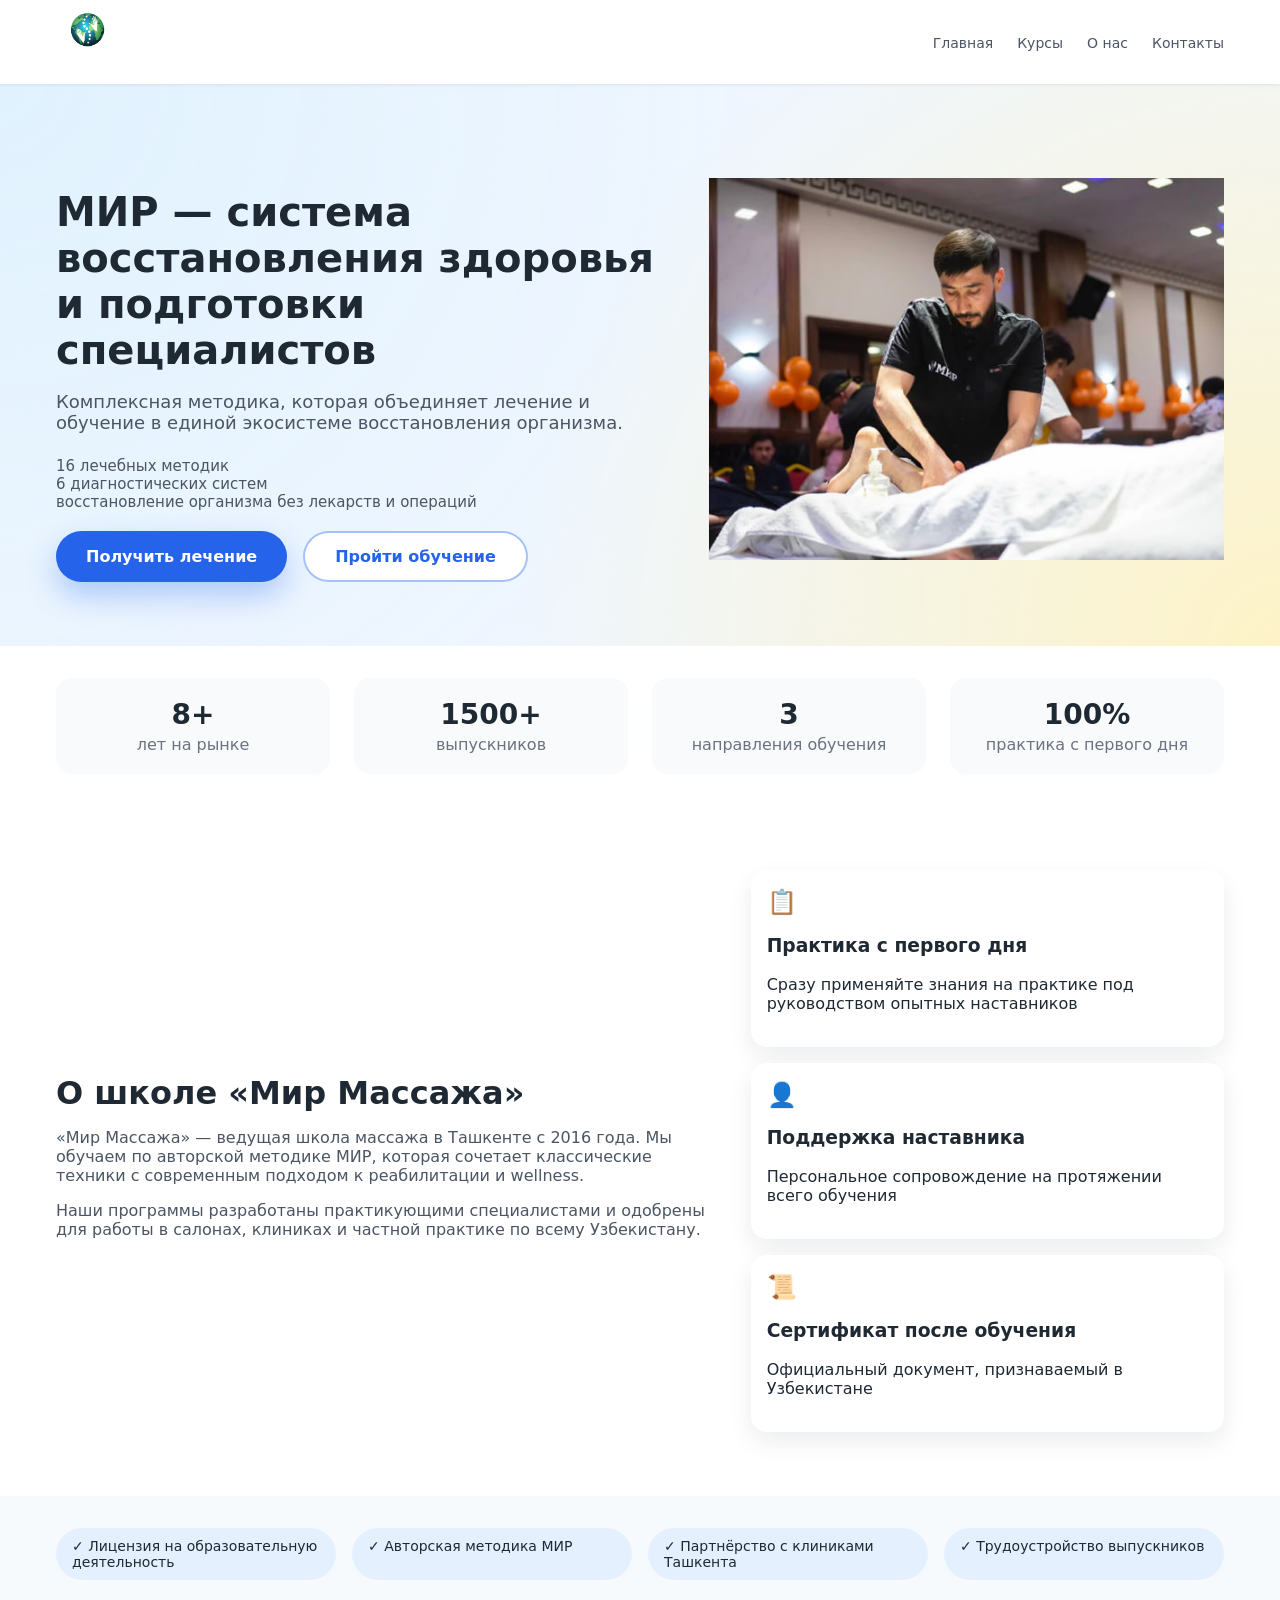
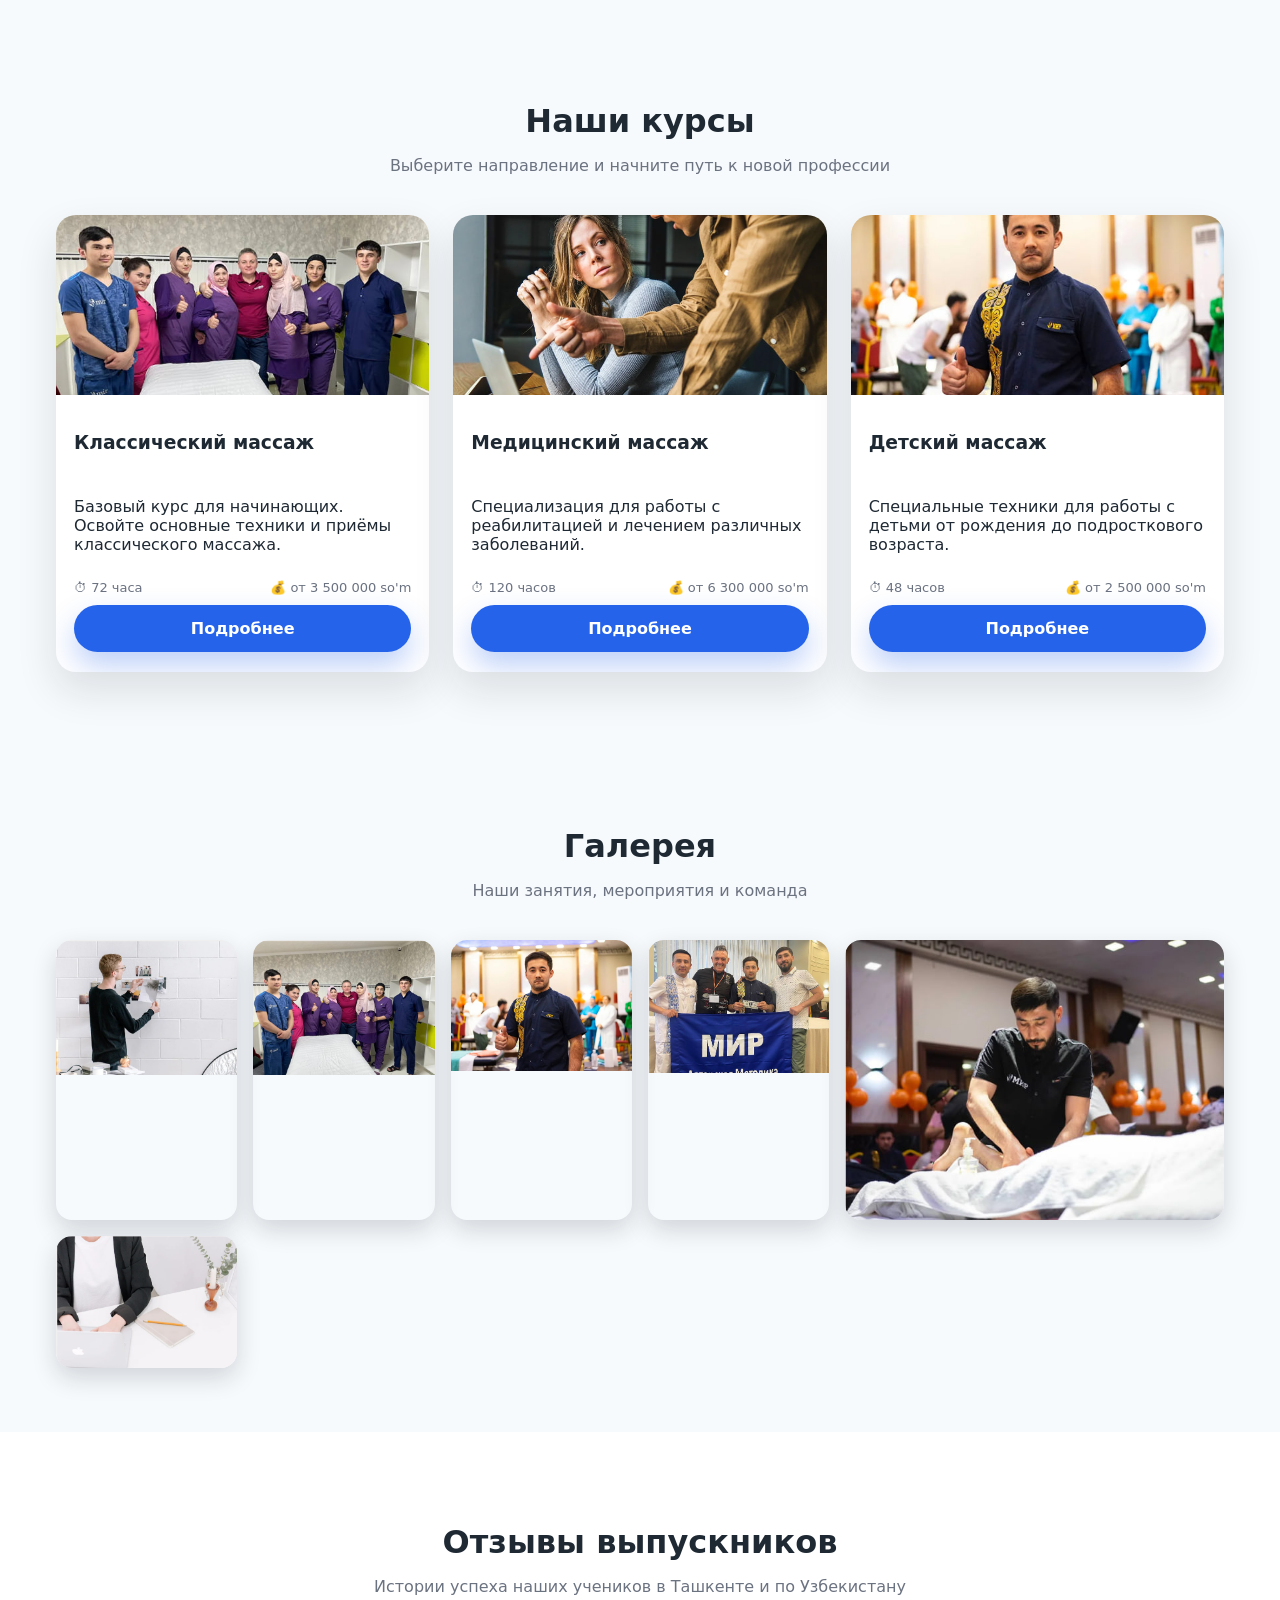
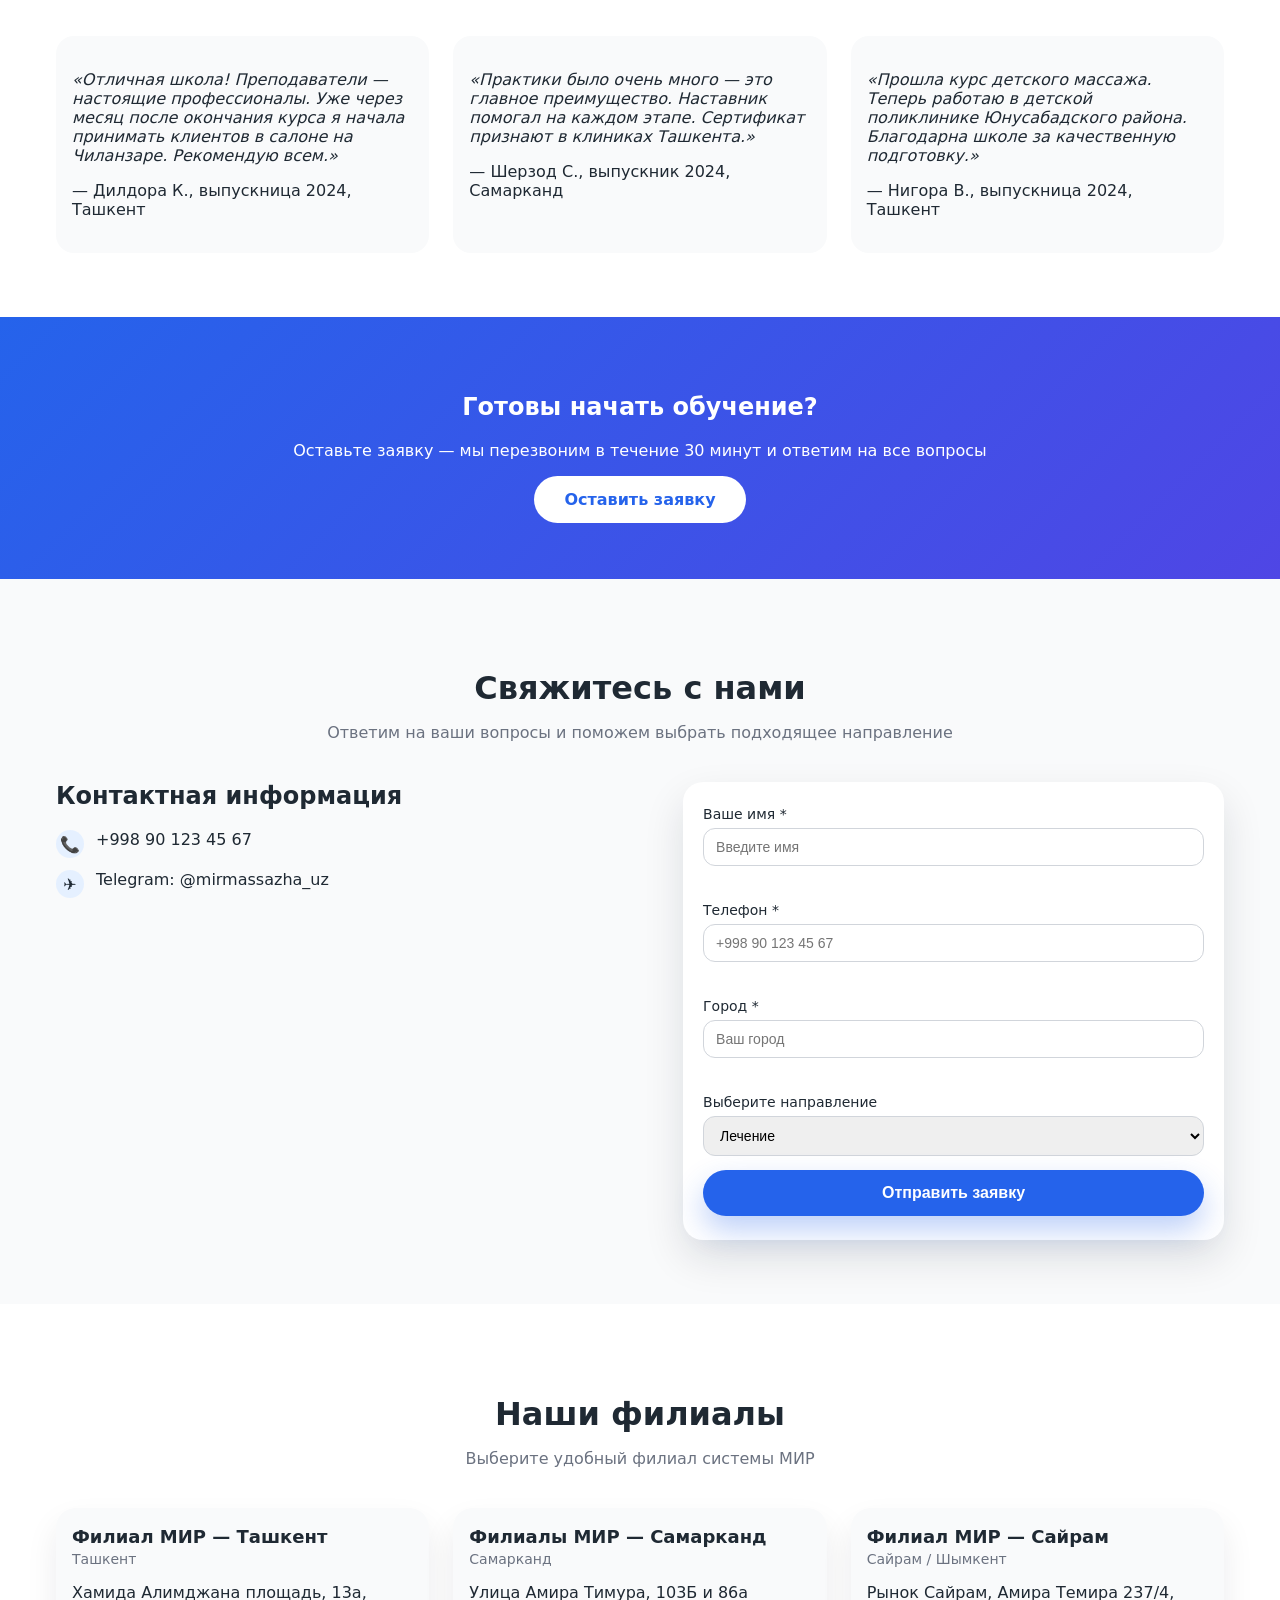
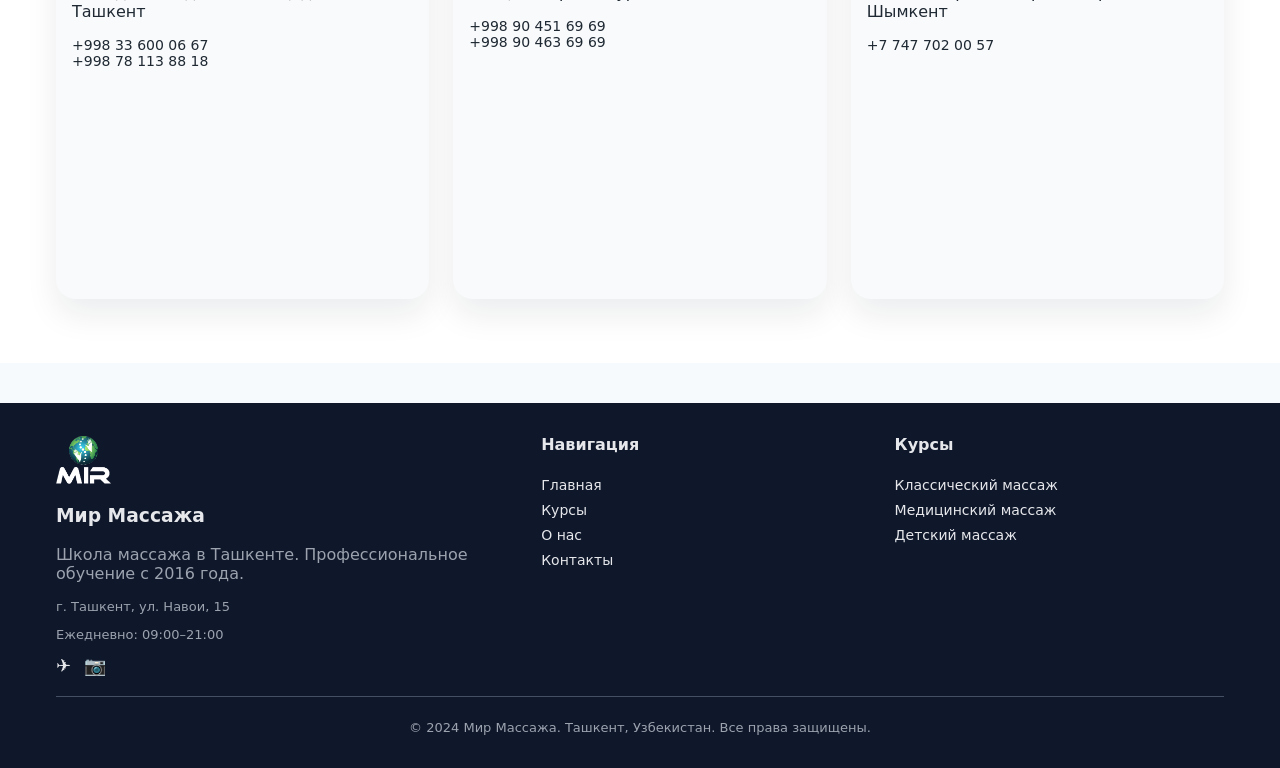
==== index.html @ c274d259 "Add files via upload" ====
<!DOCTYPE html>
<html lang="ru">
<head>
  <meta charset="UTF-8">
  <meta name="viewport" content="width=device-width, initial-scale=1.0">
  <meta name="description" content="Мир Массажа — школа массажа в Ташкенте. Обучение классическому, медицинскому и детскому массажу. 1500+ выпускников, 8 лет опыта. Авторская методика МИР.">
  <meta name="keywords" content="обучение массажу Ташкент, курсы массажа Узбекистан, школа массажа, классический массаж, медицинский массаж, детский массаж">
  <meta property="og:title" content="Мир Массажа — Школа массажа в Ташкенте">
  <meta property="og:description" content="Обучение массажу с нуля до профессионала. 1500+ выпускников. Авторская методика МИР.">
  <meta property="og:type" content="website">
  <meta property="og:locale" content="ru_UZ">
  <title>Мир Массажа — Школа массажа в Ташкенте | Обучение с нуля</title>
  <link rel="stylesheet" href="css/style.css">
</head>
<body>
  <header class="header" id="header">
    <div class="header__inner container">
      <a href="index.html" class="header__logo-link">
        <img src="images/logo.png" alt="Мир Массажа" class="header__logo">
      </a>
      <nav class="nav">
        <ul class="nav__list">
          <li><a href="index.html" class="nav__link">Главная</a></li>
          <li><a href="courses.html" class="nav__link">Курсы</a></li>
          <li><a href="about.html" class="nav__link">О нас</a></li>
          <li><a href="contacts.html" class="nav__link">Контакты</a></li>
        </ul>
        <button class="nav__toggle" aria-label="Меню">
          <span></span>
          <span></span>
          <span></span>
        </button>
      </nav>
    </div>
  </header>

  <main>
    <section class="hero hero--with-bg">
      <div class="container">
        <div class="hero__inner animate-on-scroll">
          <div class="hero__content">
            <h1 class="hero__title">МИР — система восстановления здоровья и подготовки специалистов</h1>
            <p class="hero__subtitle">Комплексная методика, которая объединяет лечение и обучение в единой экосистеме восстановления организма.</p>
            <ul style="list-style:none;padding:0;margin:0 0 20px 0;color:#4b5563;font-size:15px;">
              <li>16 лечебных методик</li>
              <li>6 диагностических систем</li>
              <li>восстановление организма без лекарств и операций</li>
            </ul>
            <div class="hero__buttons">
              <a href="treatment.html" class="btn btn--primary">Получить лечение</a>
              <a href="education.html" class="btn btn--secondary">Пройти обучение</a>
            </div>
          </div>
          <div class="hero__image">
            <img src="images/collaboration.png" alt="Обучение массажу в системе МИР">
          </div>
        </div>
      </div>
    </section>

    <section class="stats-block">
      <div class="stats-block__grid container">
        <div class="stats-block__item animate-on-scroll">
          <h3>8+</h3>
          <p>лет на рынке</p>
        </div>
        <div class="stats-block__item animate-on-scroll">
          <h3>1500+</h3>
          <p>выпускников</p>
        </div>
        <div class="stats-block__item animate-on-scroll">
          <h3>3</h3>
          <p>направления обучения</p>
        </div>
        <div class="stats-block__item animate-on-scroll">
          <h3>100%</h3>
          <p>практика с первого дня</p>
        </div>
      </div>
    </section>

    <section class="section about section--alt" id="about">
      <div class="container">
        <div class="about__grid">
          <div class="about__content animate-on-scroll">
            <h2>О школе «Мир Массажа»</h2>
            <p>«Мир Массажа» — ведущая школа массажа в Ташкенте с 2016 года. Мы обучаем по авторской методике МИР, которая сочетает классические техники с современным подходом к реабилитации и wellness.</p>
            <p>Наши программы разработаны практикующими специалистами и одобрены для работы в салонах, клиниках и частной практике по всему Узбекистану.</p>
          </div>
          <div class="about__advantages">
            <div class="advantage-card animate-on-scroll">
              <div class="advantage-card__icon">📋</div>
              <h3>Практика с первого дня</h3>
              <p>Сразу применяйте знания на практике под руководством опытных наставников</p>
            </div>
            <div class="advantage-card animate-on-scroll">
              <div class="advantage-card__icon">👤</div>
              <h3>Поддержка наставника</h3>
              <p>Персональное сопровождение на протяжении всего обучения</p>
            </div>
            <div class="advantage-card animate-on-scroll">
              <div class="advantage-card__icon">📜</div>
              <h3>Сертификат после обучения</h3>
              <p>Официальный документ, признаваемый в Узбекистане</p>
            </div>
          </div>
        </div>
      </div>
    </section>

    <section class="trust-badges">
      <div class="container">
        <div class="trust-badges__grid">
          <div class="trust-badge">✓ Лицензия на образовательную деятельность</div>
          <div class="trust-badge">✓ Авторская методика МИР</div>
          <div class="trust-badge">✓ Партнёрство с клиниками Ташкента</div>
          <div class="trust-badge">✓ Трудоустройство выпускников</div>
        </div>
      </div>
    </section>

    <section class="section courses-preview" id="courses">
      <div class="container">
        <div class="section-title animate-on-scroll">
          <h2>Наши курсы</h2>
          <p>Выберите направление и начните путь к новой профессии</p>
        </div>
        <div class="courses-grid">
          <a href="classic-massage.html" class="course-card animate-on-scroll">
            <div class="course-card__image">
              <img src="images/massage-training.png" alt="Обучение классическому массажу">
            </div>
            <div class="course-card__content">
              <h3>Классический массаж</h3>
              <p>Базовый курс для начинающих. Освойте основные техники и приёмы классического массажа.</p>
              <div class="course-card__meta">
                <span>⏱ 72 часа</span>
                <span>💰 от 3 500 000 so'm</span>
              </div>
              <span class="btn btn--primary">Подробнее</span>
            </div>
          </a>
          <a href="medical-massage.html" class="course-card animate-on-scroll">
            <div class="course-card__image">
              <img src="images/mentor-student.png" alt="Медицинский массаж">
            </div>
            <div class="course-card__content">
              <h3>Медицинский массаж</h3>
              <p>Специализация для работы с реабилитацией и лечением различных заболеваний.</p>
              <div class="course-card__meta">
                <span>⏱ 120 часов</span>
                <span>💰 от 6 300 000 so'm</span>
              </div>
              <span class="btn btn--primary">Подробнее</span>
            </div>
          </a>
          <a href="kids-massage.html" class="course-card animate-on-scroll">
            <div class="course-card__image">
              <img src="images/team-massage.png" alt="Детский массаж">
            </div>
            <div class="course-card__content">
              <h3>Детский массаж</h3>
              <p>Специальные техники для работы с детьми от рождения до подросткового возраста.</p>
              <div class="course-card__meta">
                <span>⏱ 48 часов</span>
                <span>💰 от 2 500 000 so'm</span>
              </div>
              <span class="btn btn--primary">Подробнее</span>
            </div>
          </a>
        </div>
      </div>
    </section>

    <section class="gallery">
      <div class="container">
        <div class="section-title animate-on-scroll">
          <h2>Галерея</h2>
          <p>Наши занятия, мероприятия и команда</p>
        </div>
        <div class="gallery__grid">
          <div class="gallery__item animate-on-scroll">
            <img src="images/team-banner.png" alt="Команда МИР — авторская методика">
          </div>
          <div class="gallery__item animate-on-scroll">
            <img src="images/massage-training.png" alt="Практика массажа">
          </div>
          <div class="gallery__item animate-on-scroll">
            <img src="images/team-massage.png" alt="Команда школы">
          </div>
          <div class="gallery__item animate-on-scroll">
            <img src="images/instructor-thumbs.png" alt="Преподаватель">
          </div>
          <div class="gallery__item gallery__item--wide animate-on-scroll">
            <img src="images/collaboration.png" alt="Обучение">
          </div>
          <div class="gallery__item animate-on-scroll">
            <img src="images/office-desk.png" alt="Рабочий процесс">
          </div>
        </div>
      </div>
    </section>

    <section class="section testimonials">
      <div class="container">
        <div class="section-title animate-on-scroll">
          <h2>Отзывы выпускников</h2>
          <p>Истории успеха наших учеников в Ташкенте и по Узбекистану</p>
        </div>
        <div class="testimonials__grid">
          <div class="testimonial-card animate-on-scroll">
            <p class="testimonial-card__quote">«Отличная школа! Преподаватели — настоящие профессионалы. Уже через месяц после окончания курса я начала принимать клиентов в салоне на Чиланзаре. Рекомендую всем.»</p>
            <p class="testimonial-card__author">— Дилдора К., выпускница 2024, Ташкент</p>
          </div>
          <div class="testimonial-card animate-on-scroll">
            <p class="testimonial-card__quote">«Практики было очень много — это главное преимущество. Наставник помогал на каждом этапе. Сертификат признают в клиниках Ташкента.»</p>
            <p class="testimonial-card__author">— Шерзод С., выпускник 2024, Самарканд</p>
          </div>
          <div class="testimonial-card animate-on-scroll">
            <p class="testimonial-card__quote">«Прошла курс детского массажа. Теперь работаю в детской поликлинике Юнусабадского района. Благодарна школе за качественную подготовку.»</p>
            <p class="testimonial-card__author">— Нигора В., выпускница 2024, Ташкент</p>
          </div>
        </div>
      </div>
    </section>

    <section class="cta-block animate-on-scroll">
      <div class="container">
        <h2>Готовы начать обучение?</h2>
        <p>Оставьте заявку — мы перезвоним в течение 30 минут и ответим на все вопросы</p>
        <a href="contacts.html#contact-form" class="btn btn--primary">Оставить заявку</a>
      </div>
    </section>

    <section class="section contact-section" id="contact">
      <div class="container">
        <div class="section-title animate-on-scroll">
          <h2>Свяжитесь с нами</h2>
          <p>Ответим на ваши вопросы и поможем выбрать подходящее направление</p>
        </div>
        <div class="contact__grid">
          <div class="contact__info animate-on-scroll">
            <h2>Контактная информация</h2>
            <div class="contact__item">
              <div class="contact__item-icon">📞</div>
              <div>
                <a href="tel:+998901234567">+998 90 123 45 67</a>
              </div>
            </div>
            <div class="contact__item">
              <div class="contact__item-icon">✈️</div>
              <div>
                <a href="https://t.me/mirmassazha_uz" target="_blank" rel="noopener">Telegram: @mirmassazha_uz</a>
              </div>
            </div>
          </div>
          <div class="contact-form animate-on-scroll" id="contact-form">
            <form id="main-contact-form" class="contact-form__form">
              <div class="form-group">
                <label for="name">Ваше имя *</label>
                <input type="text" id="name" name="name" required placeholder="Введите имя">
                <span class="form-error" id="name-error"></span>
              </div>
              <div class="form-group">
                <label for="phone">Телефон *</label>
                <input type="tel" id="phone" name="phone" required placeholder="+998 90 123 45 67">
                <span class="form-error" id="phone-error"></span>
              </div>
              <div class="form-group">
                <label for="city">Город *</label>
                <input type="text" id="city" name="city" required placeholder="Ваш город">
                <span class="form-error" id="city-error"></span>
              </div>
              <div class="form-group">
                <label for="interest">Выберите направление</label>
                <select id="interest" name="interest">
                  <option value="Лечение">Лечение</option>
                  <option value="Обучение">Обучение</option>
                </select>
              </div>
              <button type="submit" class="btn btn--primary" style="width: 100%;">Отправить заявку</button>
            </form>
          </div>
        </div>
      </div>
    </section>

    <section class="branches">
      <div class="container">
        <div class="section-title animate-on-scroll">
          <h2>Наши филиалы</h2>
          <p>Выберите удобный филиал системы МИР</p>
        </div>
        <div class="branches__grid">
          <div class="branch-card animate-on-scroll">
            <div>
              <div class="branch-card__title">Филиал МИР — Ташкент</div>
              <div class="branch-card__city">Ташкент</div>
              <p>Хамида Алимджана площадь, 13а, Ташкент</p>
              <div class="branch-card__phones">
                <div>+998 33 600 06 67</div>
                <div>+998 78 113 88 18</div>
              </div>
            </div>
            <div class="branch-card__map">
              <iframe src="https://www.google.com/maps?q=Hamid%20Alimdjan%20maydoni%2013A%2C%20Tashkent%2C%20Uzbekistan&output=embed" loading="lazy" referrerpolicy="no-referrer-when-downgrade"></iframe>
            </div>
          </div>

          <div class="branch-card branch-card--samarkand animate-on-scroll">
            <div>
              <div class="branch-card__title">Филиалы МИР — Самарканд</div>
              <div class="branch-card__city">Самарканд</div>
              <p>Улица Амира Тимура, 103Б и 86а</p>
              <div class="branch-card__phones">
                <div>+998 90 451 69 69</div>
                <div>+998 90 463 69 69</div>
              </div>
            </div>
            <div class="branch-card__map-grid">
              <div class="branch-card__map">
                <iframe src="https://www.google.com/maps?q=Amir%20Temur%20ko%27chasi%20103B%2C%20Samarkand%2C%20Uzbekistan&output=embed" loading="lazy" referrerpolicy="no-referrer-when-downgrade"></iframe>
              </div>
              <div class="branch-card__map">
                <iframe src="https://www.google.com/maps?q=Amir%20Temur%20ko%27chasi%2086A%2C%20Samarkand%2C%20Uzbekistan&output=embed" loading="lazy" referrerpolicy="no-referrer-when-downgrade"></iframe>
              </div>
            </div>
          </div>

          <div class="branch-card animate-on-scroll">
            <div>
              <div class="branch-card__title">Филиал МИР — Сайрам</div>
              <div class="branch-card__city">Сайрам / Шымкент</div>
              <p>Рынок Сайрам, Амира Темира 237/4, Шымкент</p>
              <div class="branch-card__phones">
                <div>+7 747 702 00 57</div>
              </div>
            </div>
            <div class="branch-card__map">
              <iframe src="https://www.google.com/maps?q=Sairam%20market%2C%20Amir%20Temir%20street%20237%2F4%2C%20Shymkent&output=embed" loading="lazy" referrerpolicy="no-referrer-when-downgrade"></iframe>
            </div>
          </div>
        </div>
      </div>
    </section>
  </main>

  <footer class="footer">
    <div class="container">
      <div class="footer__grid">
        <div class="footer__brand">
          <img src="images/logo.png" alt="Мир Массажа" class="footer__logo">
          <h3>Мир Массажа</h3>
          <p>Школа массажа в Ташкенте. Профессиональное обучение с 2016 года.</p>
          <p class="footer__address">г. Ташкент, ул. Навои, 15</p>
          <p class="footer__hours">Ежедневно: 09:00–21:00</p>
          <div class="footer__social">
            <a href="https://t.me/mirmassazha_uz" target="_blank" rel="noopener" aria-label="Telegram">✈️</a>
            <a href="https://instagram.com/mirmassazha" target="_blank" rel="noopener" aria-label="Instagram">📷</a>
          </div>
        </div>
        <nav class="footer__nav">
          <h4>Навигация</h4>
          <ul>
            <li><a href="index.html">Главная</a></li>
            <li><a href="courses.html">Курсы</a></li>
            <li><a href="about.html">О нас</a></li>
            <li><a href="contacts.html">Контакты</a></li>
          </ul>
        </nav>
        <nav class="footer__nav">
          <h4>Курсы</h4>
          <ul>
            <li><a href="classic-massage.html">Классический массаж</a></li>
            <li><a href="medical-massage.html">Медицинский массаж</a></li>
            <li><a href="kids-massage.html">Детский массаж</a></li>
          </ul>
        </nav>
      </div>
      <div class="footer__bottom">
        <p>© 2024 Мир Массажа. Ташкент, Узбекистан. Все права защищены.</p>
      </div>
    </div>
  </footer>

  <script src="js/main.js"></script>
</body>
</html>
---- css/style.css ----
*,
*::before,
*::after {
  box-sizing: border-box;
}

html,
body {
  margin: 0;
  padding: 0;
  font-family: system-ui, -apple-system, BlinkMacSystemFont, "Segoe UI", sans-serif;
  color: #1f2933;
  background-color: #f7fafc;
}

img {
  max-width: 100%;
  display: block;
}

a {
  color: inherit;
  text-decoration: none;
}

.container {
  width: 100%;
  max-width: 1200px;
  margin: 0 auto;
  padding: 0 16px;
}

.section {
  padding: 64px 0;
}

.section--alt {
  background-color: #ffffff;
}

.section-title {
  text-align: center;
  margin-bottom: 40px;
}

.section-title h2 {
  font-size: 32px;
  margin-bottom: 8px;
}

.section-title p {
  color: #6b7280;
}

.header {
  position: sticky;
  top: 0;
  z-index: 50;
  background-color: #ffffff;
  box-shadow: 0 1px 3px rgba(15, 23, 42, 0.08);
}

.header__inner {
  display: flex;
  align-items: center;
  justify-content: space-between;
  padding: 12px 16px;
}

.header__logo {
  height: 60px;
}

.nav__list {
  display: flex;
  gap: 24px;
  list-style: none;
  margin: 0;
  padding: 0;
}

.nav__link {
  font-size: 14px;
  font-weight: 500;
  color: #4b5563;
}

.nav__link:hover {
  color: #2563eb;
}

.nav__toggle {
  display: none;
}

.hero {
  padding: 72px 0 64px;
}

.hero--with-bg {
  background: radial-gradient(circle at top left, #e0f2fe, transparent 55%),
    radial-gradient(circle at bottom right, #fef3c7, transparent 55%),
    #eff6ff;
}

.hero__inner {
  display: grid;
  grid-template-columns: minmax(0, 1.2fr) minmax(0, 1fr);
  gap: 32px;
  align-items: center;
}

.hero__content {
  max-width: 640px;
}

.hero__title {
  font-size: 40px;
  line-height: 1.15;
  margin-bottom: 16px;
}

.hero__subtitle {
  font-size: 18px;
  color: #4b5563;
  margin-bottom: 24px;
}

.hero__buttons {
  display: flex;
  flex-wrap: wrap;
  gap: 16px;
  margin-top: 8px;
}

.btn {
  display: inline-flex;
  align-items: center;
  justify-content: center;
  padding: 14px 30px;
  border-radius: 999px;
  font-size: 16px;
  font-weight: 600;
  border: none;
  cursor: pointer;
  transition: transform 0.1s ease, box-shadow 0.1s ease, background-color 0.2s ease, color 0.2s ease;
}

.btn--primary {
  background-color: #2563eb;
  color: #ffffff;
  box-shadow: 0 14px 30px rgba(37, 99, 235, 0.3);
}

.btn--primary:hover {
  background-color: #1d4ed8;
  transform: translateY(-1px);
}

.btn--secondary {
  background-color: #ffffff;
  color: #2563eb;
  border: 2px solid rgba(37, 99, 235, 0.4);
}

.stats-block {
  background-color: #ffffff;
  padding: 32px 0;
}

.stats-block__grid {
  display: grid;
  grid-template-columns: repeat(auto-fit, minmax(160px, 1fr));
  gap: 24px;
}

.stats-block__item {
  background-color: #f9fafb;
  border-radius: 16px;
  padding: 20px 18px;
  text-align: center;
}

.stats-block__item h3 {
  font-size: 28px;
  margin: 0 0 4px;
}

.stats-block__item p {
  margin: 0;
  color: #6b7280;
}

.about__grid {
  display: grid;
  grid-template-columns: minmax(0, 1.4fr) minmax(0, 1fr);
  gap: 32px;
  align-items: center;
}

.about__content h2 {
  font-size: 32px;
  margin-bottom: 16px;
}

.about__content p {
  color: #4b5563;
}

.about__advantages {
  display: grid;
  grid-template-columns: 1fr;
  gap: 16px;
}

.advantage-card {
  background-color: #ffffff;
  border-radius: 16px;
  padding: 18px 16px;
  box-shadow: 0 10px 25px rgba(15, 23, 42, 0.08);
}

.advantage-card__icon {
  font-size: 24px;
  margin-bottom: 8px;
}

.trust-badges {
  padding: 32px 0;
}

.trust-badges__grid {
  display: grid;
  grid-template-columns: repeat(auto-fit, minmax(220px, 1fr));
  gap: 16px;
}

.trust-badge {
  background-color: #e5f0ff;
  border-radius: 999px;
  padding: 10px 16px;
  font-size: 14px;
}

.courses-grid {
  display: grid;
  grid-template-columns: repeat(auto-fit, minmax(260px, 1fr));
  gap: 24px;
}

.course-card {
  display: flex;
  flex-direction: column;
  background-color: #ffffff;
  border-radius: 20px;
  overflow: hidden;
  box-shadow: 0 18px 40px rgba(15, 23, 42, 0.12);
  transition: transform 0.15s ease, box-shadow 0.15s ease;
}

.course-card__image img {
  width: 100%;
  height: 180px;
  object-fit: cover;
}

.course-card__content {
  padding: 18px 18px 20px;
  display: flex;
  flex-direction: column;
  gap: 10px;
}

.course-card__meta {
  display: flex;
  justify-content: space-between;
  font-size: 13px;
  color: #6b7280;
}

.course-card:hover {
  transform: translateY(-4px);
  box-shadow: 0 24px 50px rgba(15, 23, 42, 0.18);
}

.gallery {
  padding: 64px 0;
}

.gallery__grid {
  display: grid;
  grid-template-columns: repeat(auto-fit, minmax(180px, 1fr));
  gap: 16px;
}

.gallery__item {
  border-radius: 16px;
  overflow: hidden;
  box-shadow: 0 10px 25px rgba(15, 23, 42, 0.16);
}

.gallery__item--wide {
  grid-column: span 2;
}

.testimonials {
  background-color: #ffffff;
}

.testimonials__grid {
  display: grid;
  grid-template-columns: repeat(auto-fit, minmax(260px, 1fr));
  gap: 24px;
}

.testimonial-card {
  background-color: #f9fafb;
  border-radius: 18px;
  padding: 18px 16px;
}

.testimonial-card__quote {
  font-style: italic;
  margin-bottom: 8px;
}

.cta-block {
  background: linear-gradient(135deg, #2563eb, #4f46e5);
  color: #ffffff;
  text-align: center;
  padding: 56px 16px;
}

.cta-block .btn--primary {
  background-color: #ffffff;
  color: #2563eb;
  box-shadow: none;
}

.contact-section {
  background-color: #f9fafb;
}

.contact__grid,
.contacts-page__grid {
  display: grid;
  grid-template-columns: minmax(0, 1.1fr) minmax(0, 1fr);
  gap: 32px;
  align-items: flex-start;
}

.contact__info h2 {
  margin-top: 0;
}

.contact__item {
  display: flex;
  gap: 12px;
  margin-bottom: 12px;
}

.contact__item-icon {
  width: 28px;
  height: 28px;
  border-radius: 999px;
  background-color: #e5f0ff;
  display: flex;
  align-items: center;
  justify-content: center;
}

.working-hours h4 {
  margin-bottom: 4px;
}

.contact-form {
  background-color: #ffffff;
  border-radius: 20px;
  padding: 24px 20px;
  box-shadow: 0 18px 40px rgba(15, 23, 42, 0.12);
}

.contact-form__form {
  display: flex;
  flex-direction: column;
  gap: 14px;
}

.form-group {
  display: flex;
  flex-direction: column;
  gap: 6px;
}

.form-group label {
  font-size: 14px;
  font-weight: 500;
}

.form-group input,
.form-group textarea,
.form-group select {
  padding: 10px 12px;
  border-radius: 12px;
  border: 1px solid #d1d5db;
  font-size: 14px;
  outline: none;
  transition: border-color 0.15s ease, box-shadow 0.15s ease;
}

.form-group input:focus,
.form-group textarea:focus,
.form-group select:focus {
  border-color: #2563eb;
  box-shadow: 0 0 0 1px rgba(37, 99, 235, 0.2);
}

.form-error {
  min-height: 16px;
  font-size: 12px;
  color: #dc2626;
}

.footer {
  background-color: #0f172a;
  color: #e5e7eb;
  padding: 32px 0 20px;
  margin-top: 40px;
}

.footer__grid {
  display: grid;
  grid-template-columns: minmax(0, 1.4fr) repeat(2, minmax(0, 1fr));
  gap: 24px;
  margin-bottom: 20px;
}

.footer__brand p {
  color: #9ca3af;
}

.footer__logo {
  height: 52px;
  margin-bottom: 8px;
}

.footer__address,
.footer__hours {
  font-size: 13px;
}

.footer__nav h4 {
  margin-top: 0;
}

.footer__nav ul {
  list-style: none;
  margin: 0;
  padding: 0;
}

.footer__nav li + li {
  margin-top: 6px;
}

.footer__nav a {
  font-size: 14px;
  color: #e5e7eb;
}

.footer__nav a:hover {
  color: #bfdbfe;
}

.footer__social a {
  margin-right: 8px;
  font-size: 18px;
}

.footer__bottom {
  border-top: 1px solid rgba(148, 163, 184, 0.4);
  padding-top: 10px;
  text-align: center;
  font-size: 13px;
  color: #9ca3af;
}

.page-hero {
  padding: 56px 0 40px;
  background-color: #eff6ff;
}

.page-hero h1 {
  margin-bottom: 8px;
}

.content-with-image {
  display: grid;
  grid-template-columns: minmax(0, 1.2fr) minmax(0, 1fr);
  gap: 32px;
  align-items: center;
  margin-bottom: 48px;
}

.content-with-image--reverse {
  grid-template-columns: minmax(0, 1fr) minmax(0, 1.2fr);
}

.content-with-image__img .img-styled {
  border-radius: 20px;
  background: linear-gradient(135deg, #eff6ff, #e0f2fe);
  padding: 24px;
  color: #1f2933;
}

.about-page__mission {
  background-color: #ffffff;
  border-radius: 20px;
  padding: 24px 20px;
  margin-bottom: 48px;
  box-shadow: 0 16px 36px rgba(15, 23, 42, 0.08);
}

.about-page__mission h2 {
  margin-top: 0;
}

.instructors__grid {
  display: grid;
  grid-template-columns: repeat(auto-fit, minmax(240px, 1fr));
  gap: 24px;
}

.instructor-card {
  background-color: #ffffff;
  border-radius: 18px;
  padding: 16px 14px 18px;
  box-shadow: 0 16px 32px rgba(15, 23, 42, 0.12);
}

.instructor-card__photo img {
  border-radius: 16px;
}

.certificates__grid {
  display: grid;
  grid-template-columns: repeat(auto-fit, minmax(220px, 1fr));
  gap: 16px;
}

.certificate-placeholder {
  background-color: #f9fafb;
  border-radius: 16px;
  padding: 18px 16px;
  text-align: center;
  font-size: 14px;
  color: #4b5563;
}

.branches {
  padding: 64px 0;
  background-color: #ffffff;
}

.branches__grid {
  display: grid;
  grid-template-columns: repeat(auto-fit, minmax(260px, 1fr));
  gap: 24px;
  align-items: stretch;
}

.branch-card {
  background-color: #f9fafb;
  border-radius: 20px;
  padding: 18px 16px 16px;
  box-shadow: 0 16px 32px rgba(15, 23, 42, 0.08);
  display: flex;
  flex-direction: column;
}

.branch-card__title {
  font-size: 18px;
  font-weight: 600;
  margin-bottom: 4px;
}

.branch-card__city {
  font-size: 14px;
  color: #6b7280;
  margin-bottom: 8px;
}

.branch-card__phones {
  font-size: 14px;
  margin-bottom: 10px;
}

.branch-card__map {
  margin-top: auto;
  border-radius: 14px;
  overflow: hidden;
}

.branch-card__map iframe {
  width: 100%;
  height: 200px;
  border: 0;
}

.branch-card--samarkand {
  display: flex;
  flex-direction: column;
}

.branch-card--samarkand .branch-card__map-grid {
  display: grid;
  grid-template-columns: repeat(2, minmax(0, 1fr));
  gap: 10px;
  margin-top: auto;
}

.branch-card--samarkand .branch-card__map-grid iframe {
  width: 100%;
  height: 200px;
  border: 0;
}

.map-placeholder {
  border-radius: 20px;
  padding: 32px;
  background-color: #e5f0ff;
  text-align: center;
  color: #4b5563;
}

@media (max-width: 900px) {
  .about__grid,
  .contact__grid,
  .contacts-page__grid,
  .content-with-image,
  .content-with-image--reverse,
  .hero__inner,
  .footer__grid {
    grid-template-columns: minmax(0, 1fr);
  }

  .hero__title {
    font-size: 32px;
  }

  .gallery__item--wide {
    grid-column: span 1;
  }

  .branch-card--samarkand .branch-card__map-grid {
    grid-template-columns: minmax(0, 1fr);
  }

  .nav__list {
    gap: 12px;
  }
}

@media (max-width: 640px) {
  .header__inner {
    padding-inline: 12px;
  }

  .header__logo {
    height: 44px;
  }

  .hero {
    padding-top: 56px;
  }

  .hero__buttons {
    flex-direction: column;
    align-items: stretch;
  }
}
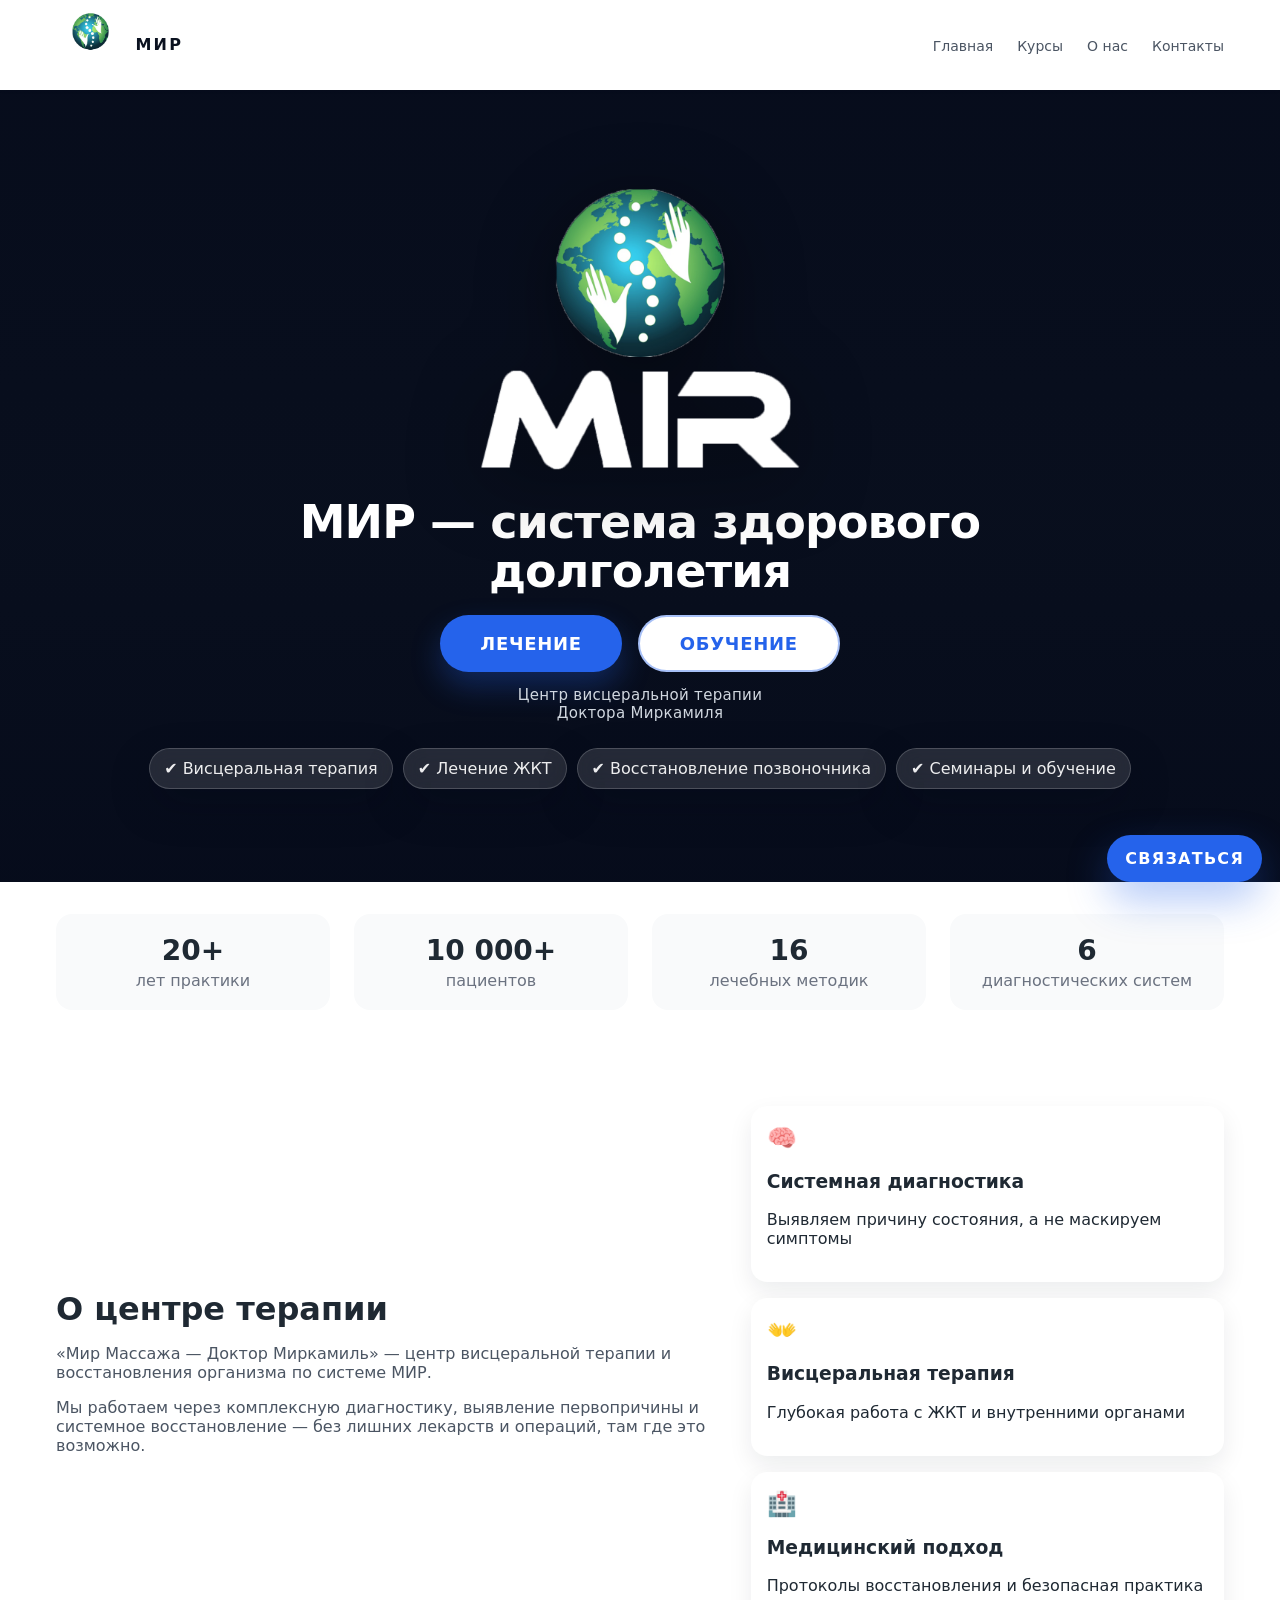
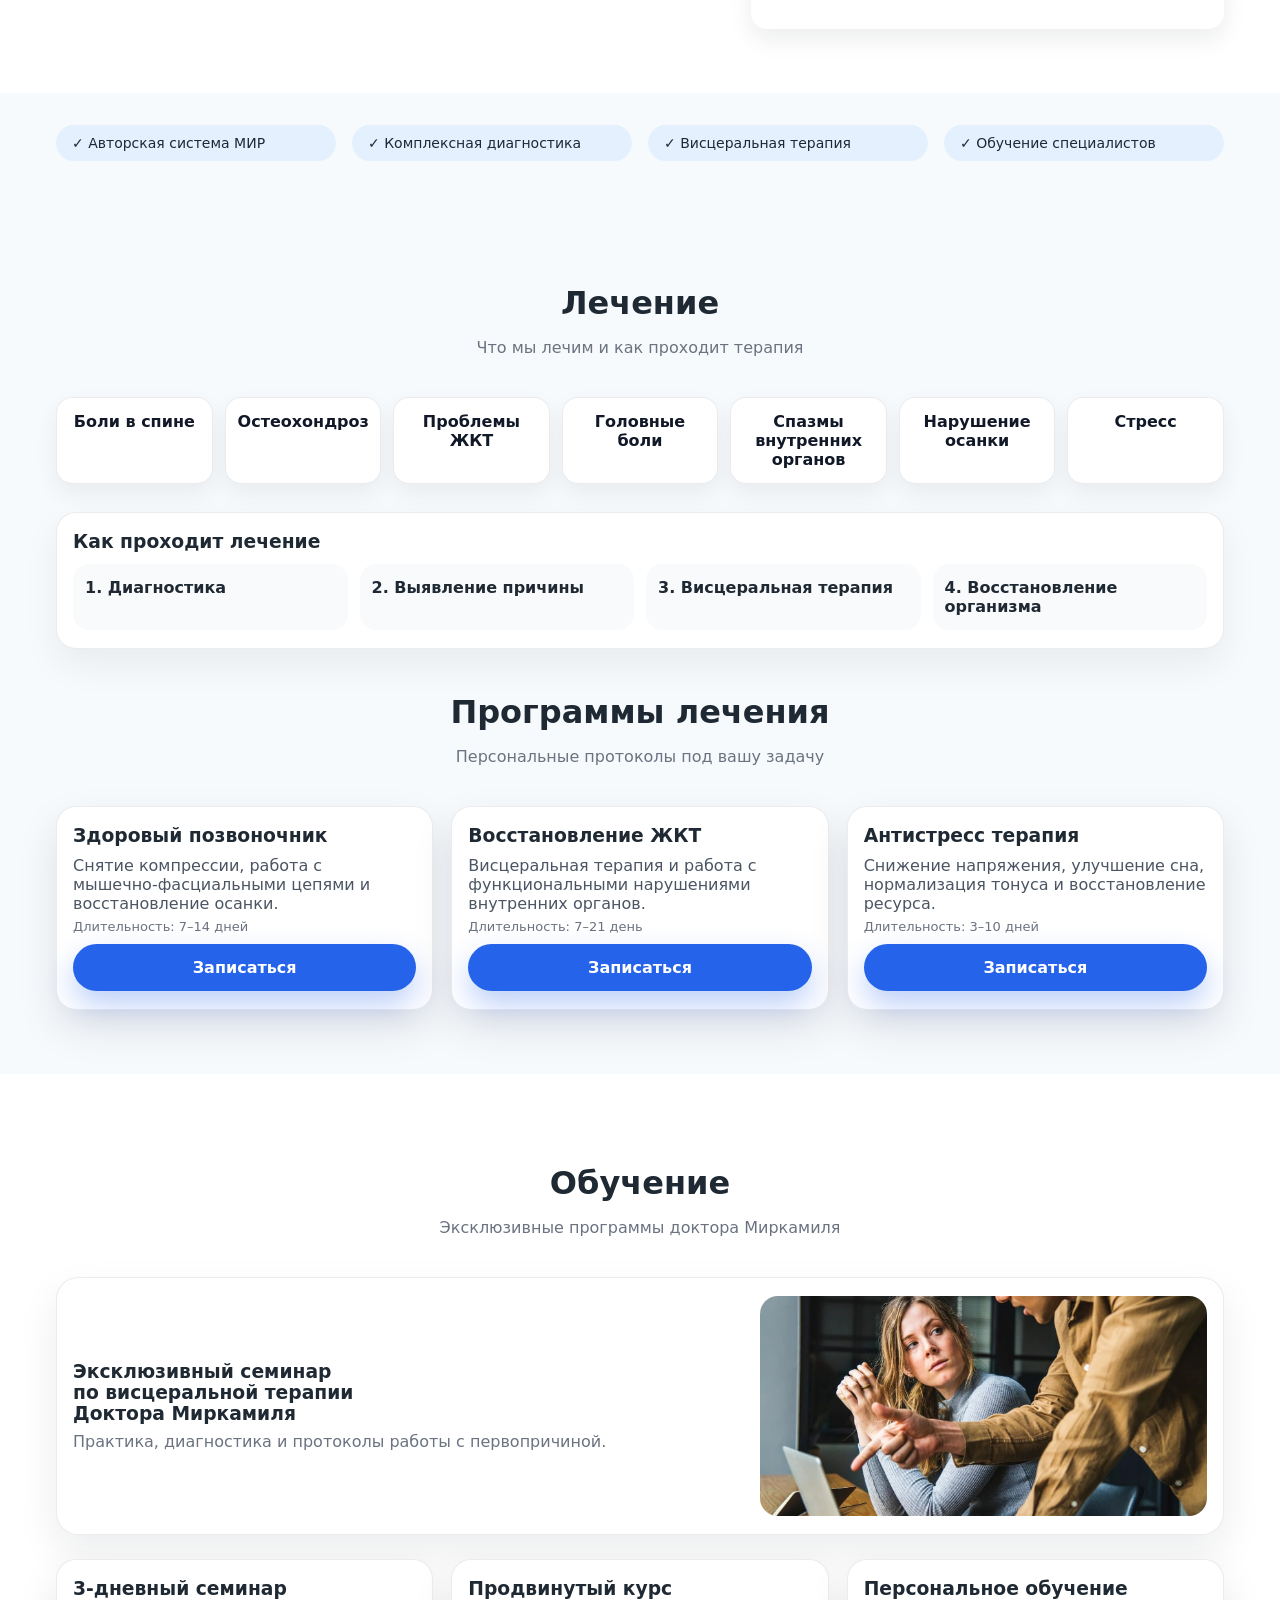
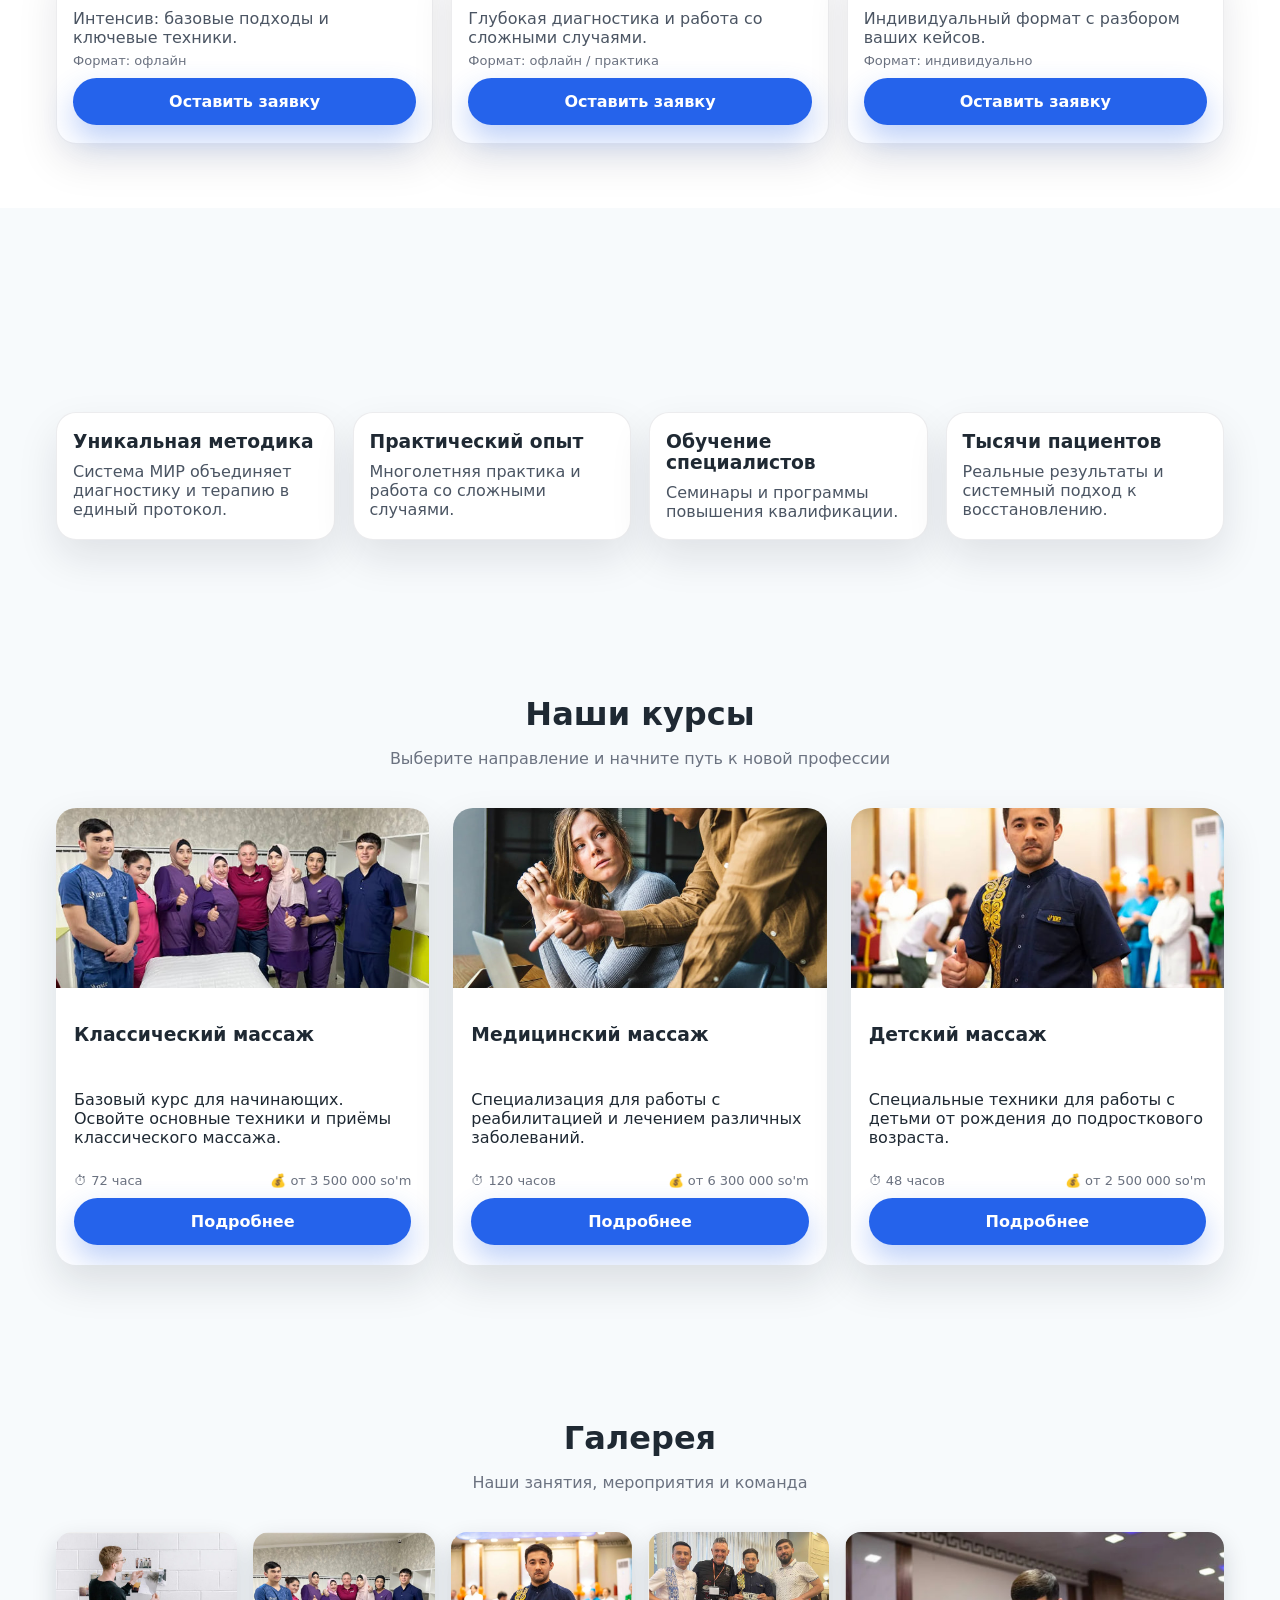
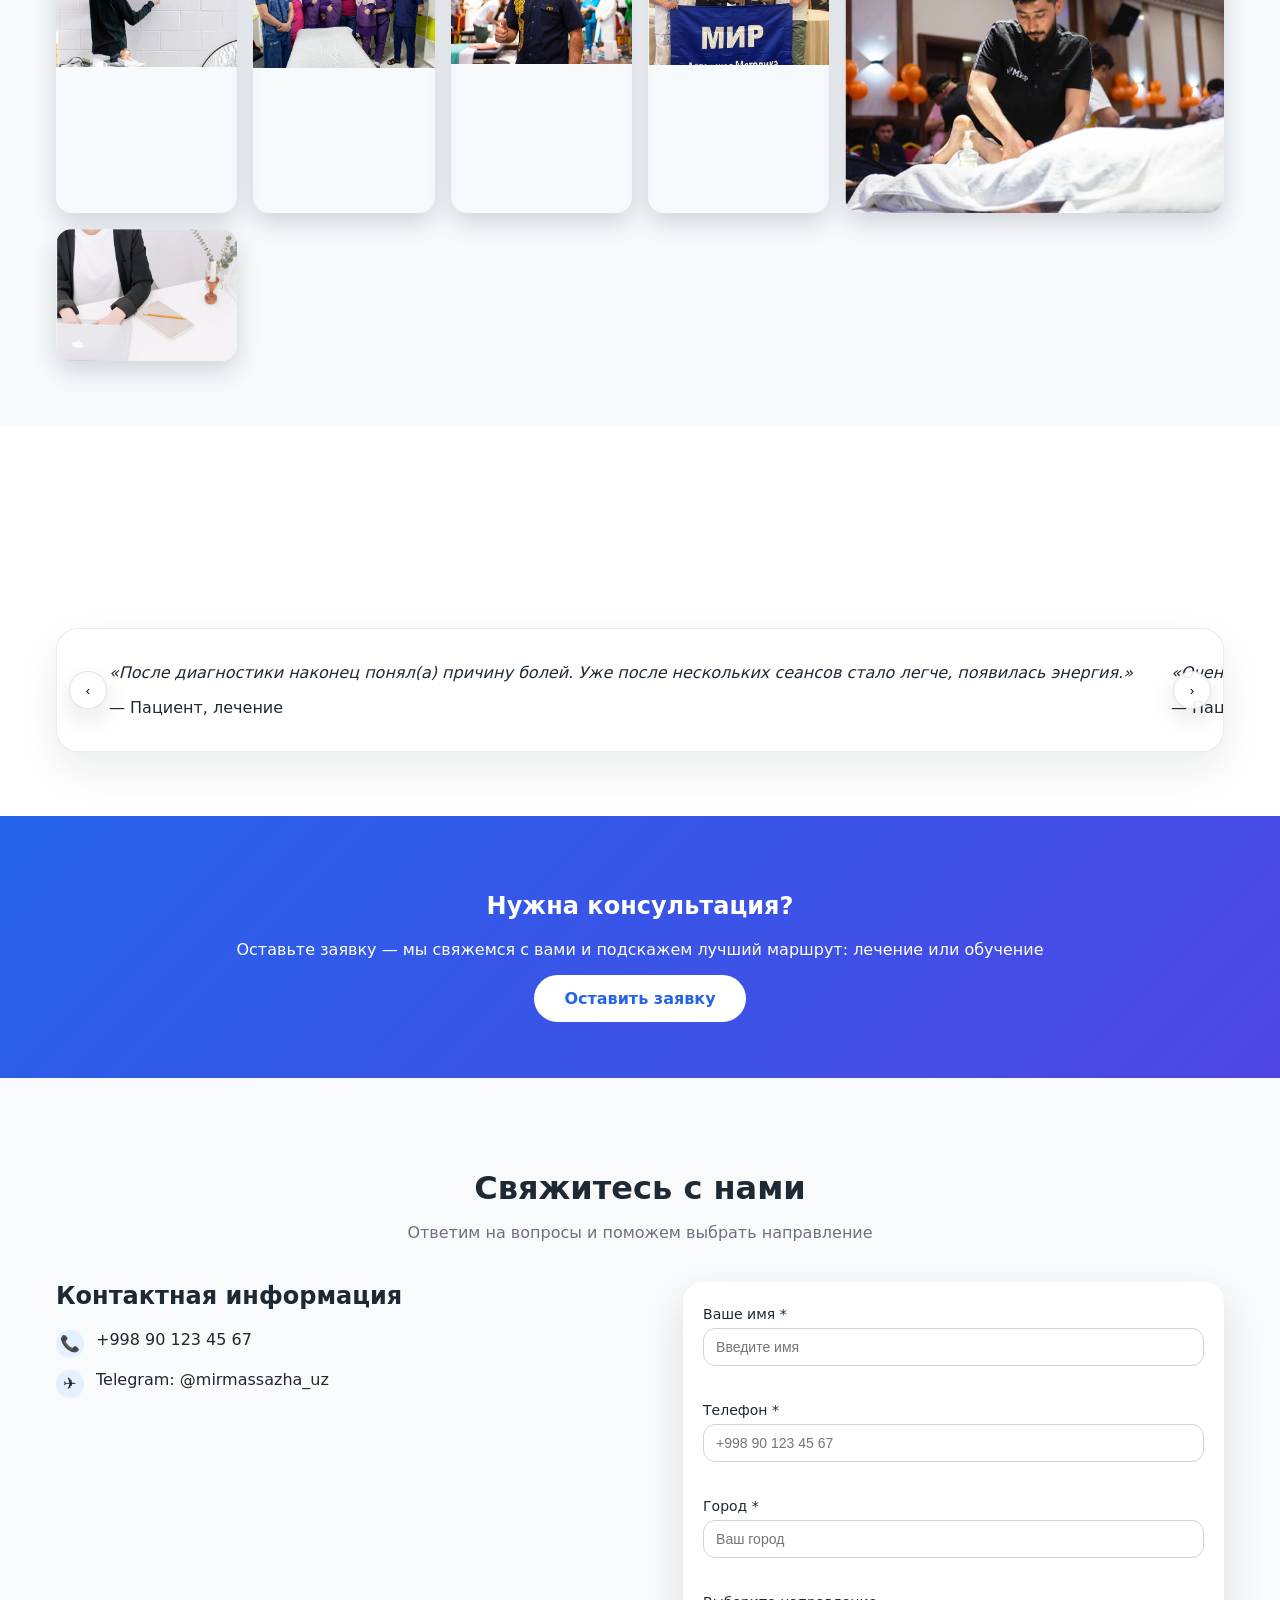
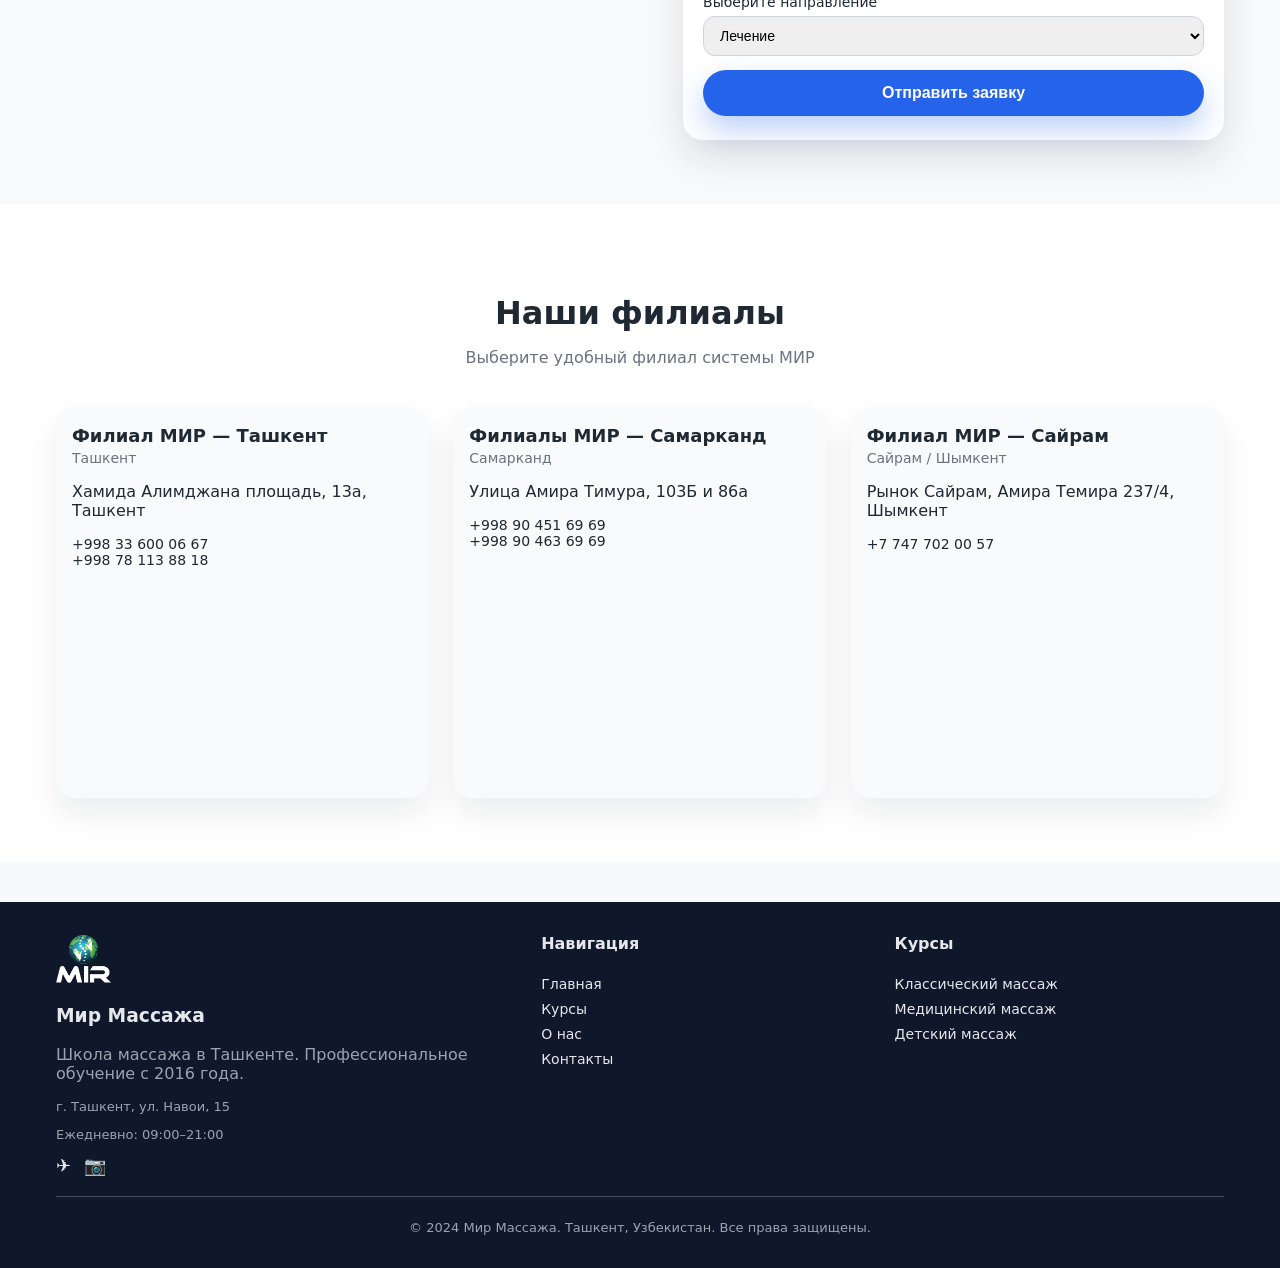
==== commit df1bb993: "Add files via upload" ====
--- a/index.html
+++ b/index.html
@@ -3,13 +3,13 @@
 <head>
   <meta charset="UTF-8">
   <meta name="viewport" content="width=device-width, initial-scale=1.0">
-  <meta name="description" content="Мир Массажа — школа массажа в Ташкенте. Обучение классическому, медицинскому и детскому массажу. 1500+ выпускников, 8 лет опыта. Авторская методика МИР.">
-  <meta name="keywords" content="обучение массажу Ташкент, курсы массажа Узбекистан, школа массажа, классический массаж, медицинский массаж, детский массаж">
-  <meta property="og:title" content="Мир Массажа — Школа массажа в Ташкенте">
-  <meta property="og:description" content="Обучение массажу с нуля до профессионала. 1500+ выпускников. Авторская методика МИР.">
+  <meta name="description" content="Висцеральная терапия и восстановление организма по системе МИР. Центр висцеральной терапии «Мир Массажа — Доктор Миркамиль».">
+  <meta name="keywords" content="висцеральная терапия Алматы, висцеральная терапия, лечение ЖКТ, лечение позвоночника, доктор Миркамиль, система МИР, восстановление организма">
+  <meta property="og:title" content="Висцеральная терапия | Доктор Миркамиль — МИР">
+  <meta property="og:description" content="МИР — система здорового долголетия. Лечение и обучение по авторской методике.">
   <meta property="og:type" content="website">
-  <meta property="og:locale" content="ru_UZ">
-  <title>Мир Массажа — Школа массажа в Ташкенте | Обучение с нуля</title>
+  <meta property="og:locale" content="ru_RU">
+  <title>Висцеральная терапия в Алматы | Доктор Миркамиль</title>
   <link rel="stylesheet" href="css/style.css">
 </head>
 <body>
@@ -17,6 +17,7 @@
     <div class="header__inner container">
       <a href="index.html" class="header__logo-link">
         <img src="images/logo.png" alt="Мир Массажа" class="header__logo">
+        <span class="header__brand-text">МИР</span>
       </a>
       <nav class="nav">
         <ul class="nav__list">
@@ -35,25 +36,27 @@
   </header>
 
   <main>
-    <section class="hero hero--with-bg">
-      <div class="container">
-        <div class="hero__inner animate-on-scroll">
-          <div class="hero__content">
-            <h1 class="hero__title">МИР — система восстановления здоровья и подготовки специалистов</h1>
-            <p class="hero__subtitle">Комплексная методика, которая объединяет лечение и обучение в единой экосистеме восстановления организма.</p>
-            <ul style="list-style:none;padding:0;margin:0 0 20px 0;color:#4b5563;font-size:15px;">
-              <li>16 лечебных методик</li>
-              <li>6 диагностических систем</li>
-              <li>восстановление организма без лекарств и операций</li>
-            </ul>
-            <div class="hero__buttons">
-              <a href="treatment.html" class="btn btn--primary">Получить лечение</a>
-              <a href="education.html" class="btn btn--secondary">Пройти обучение</a>
-            </div>
-          </div>
-          <div class="hero__image">
-            <img src="images/collaboration.png" alt="Обучение массажу в системе МИР">
-          </div>
+    <section class="mir-hero" id="top">
+      <video class="mir-hero__video" autoplay loop muted playsinline preload="metadata">
+        <source src="media/hero.mp4" type="video/mp4">
+      </video>
+      <div class="mir-hero__overlay"></div>
+      <div class="mir-hero__content container">
+        <div class="mir-hero__center animate-on-scroll">
+          <img src="images/logo.png" alt="Мир Массажа — Доктор Миркамиль" class="mir-hero__logo">
+          <div class="mir-hero__title">МИР — система здорового долголетия</div>
+          <div class="mir-hero__actions">
+            <a href="#treatment" class="btn btn--primary btn--xl">ЛЕЧЕНИЕ</a>
+            <a href="#education" class="btn btn--secondary btn--xl">ОБУЧЕНИЕ</a>
+          </div>
+          <div class="mir-hero__subtitle">Центр висцеральной терапии<br>Доктора Миркамиля</div>
+        </div>
+
+        <div class="mir-hero__quicklinks">
+          <a class="glass-pill animate-on-scroll" href="#treatment">✔ Висцеральная терапия</a>
+          <a class="glass-pill animate-on-scroll" href="#treatment">✔ Лечение ЖКТ</a>
+          <a class="glass-pill animate-on-scroll" href="#treatment">✔ Восстановление позвоночника</a>
+          <a class="glass-pill animate-on-scroll" href="#education">✔ Семинары и обучение</a>
         </div>
       </div>
     </section>
@@ -61,20 +64,20 @@
     <section class="stats-block">
       <div class="stats-block__grid container">
         <div class="stats-block__item animate-on-scroll">
-          <h3>8+</h3>
-          <p>лет на рынке</p>
+          <h3>20+</h3>
+          <p>лет практики</p>
         </div>
         <div class="stats-block__item animate-on-scroll">
-          <h3>1500+</h3>
-          <p>выпускников</p>
+          <h3>10 000+</h3>
+          <p>пациентов</p>
         </div>
         <div class="stats-block__item animate-on-scroll">
-          <h3>3</h3>
-          <p>направления обучения</p>
+          <h3>16</h3>
+          <p>лечебных методик</p>
         </div>
         <div class="stats-block__item animate-on-scroll">
-          <h3>100%</h3>
-          <p>практика с первого дня</p>
+          <h3>6</h3>
+          <p>диагностических систем</p>
         </div>
       </div>
     </section>
@@ -83,25 +86,25 @@
       <div class="container">
         <div class="about__grid">
           <div class="about__content animate-on-scroll">
-            <h2>О школе «Мир Массажа»</h2>
-            <p>«Мир Массажа» — ведущая школа массажа в Ташкенте с 2016 года. Мы обучаем по авторской методике МИР, которая сочетает классические техники с современным подходом к реабилитации и wellness.</p>
-            <p>Наши программы разработаны практикующими специалистами и одобрены для работы в салонах, клиниках и частной практике по всему Узбекистану.</p>
+            <h2>О центре терапии</h2>
+            <p>«Мир Массажа — Доктор Миркамиль» — центр висцеральной терапии и восстановления организма по системе МИР.</p>
+            <p>Мы работаем через комплексную диагностику, выявление первопричины и системное восстановление — без лишних лекарств и операций, там где это возможно.</p>
           </div>
           <div class="about__advantages">
             <div class="advantage-card animate-on-scroll">
-              <div class="advantage-card__icon">📋</div>
-              <h3>Практика с первого дня</h3>
-              <p>Сразу применяйте знания на практике под руководством опытных наставников</p>
+              <div class="advantage-card__icon">🧠</div>
+              <h3>Системная диагностика</h3>
+              <p>Выявляем причину состояния, а не маскируем симптомы</p>
             </div>
             <div class="advantage-card animate-on-scroll">
-              <div class="advantage-card__icon">👤</div>
-              <h3>Поддержка наставника</h3>
-              <p>Персональное сопровождение на протяжении всего обучения</p>
+              <div class="advantage-card__icon">👐</div>
+              <h3>Висцеральная терапия</h3>
+              <p>Глубокая работа с ЖКТ и внутренними органами</p>
             </div>
             <div class="advantage-card animate-on-scroll">
-              <div class="advantage-card__icon">📜</div>
-              <h3>Сертификат после обучения</h3>
-              <p>Официальный документ, признаваемый в Узбекистане</p>
+              <div class="advantage-card__icon">🏥</div>
+              <h3>Медицинский подход</h3>
+              <p>Протоколы восстановления и безопасная практика</p>
             </div>
           </div>
         </div>
@@ -111,10 +114,129 @@
     <section class="trust-badges">
       <div class="container">
         <div class="trust-badges__grid">
-          <div class="trust-badge">✓ Лицензия на образовательную деятельность</div>
-          <div class="trust-badge">✓ Авторская методика МИР</div>
-          <div class="trust-badge">✓ Партнёрство с клиниками Ташкента</div>
-          <div class="trust-badge">✓ Трудоустройство выпускников</div>
+          <div class="trust-badge">✓ Авторская система МИР</div>
+          <div class="trust-badge">✓ Комплексная диагностика</div>
+          <div class="trust-badge">✓ Висцеральная терапия</div>
+          <div class="trust-badge">✓ Обучение специалистов</div>
+        </div>
+      </div>
+    </section>
+
+    <section class="section" id="treatment">
+      <div class="container">
+        <div class="section-title animate-on-scroll">
+          <h2>Лечение</h2>
+          <p>Что мы лечим и как проходит терапия</p>
+        </div>
+
+        <div class="mir-card-grid">
+          <div class="mir-mini-card animate-on-scroll">Боли в спине</div>
+          <div class="mir-mini-card animate-on-scroll">Остеохондроз</div>
+          <div class="mir-mini-card animate-on-scroll">Проблемы ЖКТ</div>
+          <div class="mir-mini-card animate-on-scroll">Головные боли</div>
+          <div class="mir-mini-card animate-on-scroll">Спазмы внутренних органов</div>
+          <div class="mir-mini-card animate-on-scroll">Нарушение осанки</div>
+          <div class="mir-mini-card animate-on-scroll">Стресс</div>
+        </div>
+
+        <div class="mir-steps animate-on-scroll" style="margin-top: 28px;">
+          <h3 style="margin:0 0 12px;">Как проходит лечение</h3>
+          <div class="mir-steps__grid">
+            <div class="mir-step">1. Диагностика</div>
+            <div class="mir-step">2. Выявление причины</div>
+            <div class="mir-step">3. Висцеральная терапия</div>
+            <div class="mir-step">4. Восстановление организма</div>
+          </div>
+        </div>
+
+        <div class="section-title animate-on-scroll" style="margin-top: 44px;">
+          <h2>Программы лечения</h2>
+          <p>Персональные протоколы под вашу задачу</p>
+        </div>
+        <div class="mir-programs">
+          <div class="mir-program-card animate-on-scroll">
+            <h3>Здоровый позвоночник</h3>
+            <p>Снятие компрессии, работа с мышечно‑фасциальными цепями и восстановление осанки.</p>
+            <div class="mir-program-meta">Длительность: 7–14 дней</div>
+            <a class="btn btn--primary" href="#contact">Записаться</a>
+          </div>
+          <div class="mir-program-card animate-on-scroll">
+            <h3>Восстановление ЖКТ</h3>
+            <p>Висцеральная терапия и работа с функциональными нарушениями внутренних органов.</p>
+            <div class="mir-program-meta">Длительность: 7–21 день</div>
+            <a class="btn btn--primary" href="#contact">Записаться</a>
+          </div>
+          <div class="mir-program-card animate-on-scroll">
+            <h3>Антистресс терапия</h3>
+            <p>Снижение напряжения, улучшение сна, нормализация тонуса и восстановление ресурса.</p>
+            <div class="mir-program-meta">Длительность: 3–10 дней</div>
+            <a class="btn btn--primary" href="#contact">Записаться</a>
+          </div>
+        </div>
+      </div>
+    </section>
+
+    <section class="section section--alt" id="education">
+      <div class="container">
+        <div class="section-title animate-on-scroll">
+          <h2>Обучение</h2>
+          <p>Эксклюзивные программы доктора Миркамиля</p>
+        </div>
+
+        <div class="mir-seminar animate-on-scroll">
+          <div>
+            <h3 style="margin:0 0 8px;">Эксклюзивный семинар<br>по висцеральной терапии<br>Доктора Миркамиля</h3>
+            <p style="margin:0;color:#6b7280;">Практика, диагностика и протоколы работы с первопричиной.</p>
+          </div>
+          <img src="images/mentor-student.png" alt="Семинар по висцеральной терапии" class="mir-seminar__img">
+        </div>
+
+        <div class="mir-programs" style="margin-top: 24px;">
+          <div class="mir-program-card animate-on-scroll">
+            <h3>3‑дневный семинар</h3>
+            <p>Интенсив: базовые подходы и ключевые техники.</p>
+            <div class="mir-program-meta">Формат: офлайн</div>
+            <a class="btn btn--primary" href="#contact">Оставить заявку</a>
+          </div>
+          <div class="mir-program-card animate-on-scroll">
+            <h3>Продвинутый курс</h3>
+            <p>Глубокая диагностика и работа со сложными случаями.</p>
+            <div class="mir-program-meta">Формат: офлайн / практика</div>
+            <a class="btn btn--primary" href="#contact">Оставить заявку</a>
+          </div>
+          <div class="mir-program-card animate-on-scroll">
+            <h3>Персональное обучение</h3>
+            <p>Индивидуальный формат с разбором ваших кейсов.</p>
+            <div class="mir-program-meta">Формат: индивидуально</div>
+            <a class="btn btn--primary" href="#contact">Оставить заявку</a>
+          </div>
+        </div>
+      </div>
+    </section>
+
+    <section class="section">
+      <div class="container">
+        <div class="section-title animate-on-scroll">
+          <h2>Почему выбирают нас</h2>
+          <p>Доверие пациентов и специалистов</p>
+        </div>
+        <div class="mir-programs">
+          <div class="mir-program-card animate-on-scroll">
+            <h3>Уникальная методика</h3>
+            <p>Система МИР объединяет диагностику и терапию в единый протокол.</p>
+          </div>
+          <div class="mir-program-card animate-on-scroll">
+            <h3>Практический опыт</h3>
+            <p>Многолетняя практика и работа со сложными случаями.</p>
+          </div>
+          <div class="mir-program-card animate-on-scroll">
+            <h3>Обучение специалистов</h3>
+            <p>Семинары и программы повышения квалификации.</p>
+          </div>
+          <div class="mir-program-card animate-on-scroll">
+            <h3>Тысячи пациентов</h3>
+            <p>Реальные результаты и системный подход к восстановлению.</p>
+          </div>
         </div>
       </div>
     </section>
@@ -204,31 +326,35 @@
     <section class="section testimonials">
       <div class="container">
         <div class="section-title animate-on-scroll">
-          <h2>Отзывы выпускников</h2>
-          <p>Истории успеха наших учеников в Ташкенте и по Узбекистану</p>
-        </div>
-        <div class="testimonials__grid">
-          <div class="testimonial-card animate-on-scroll">
-            <p class="testimonial-card__quote">«Отличная школа! Преподаватели — настоящие профессионалы. Уже через месяц после окончания курса я начала принимать клиентов в салоне на Чиланзаре. Рекомендую всем.»</p>
-            <p class="testimonial-card__author">— Дилдора К., выпускница 2024, Ташкент</p>
-          </div>
-          <div class="testimonial-card animate-on-scroll">
-            <p class="testimonial-card__quote">«Практики было очень много — это главное преимущество. Наставник помогал на каждом этапе. Сертификат признают в клиниках Ташкента.»</p>
-            <p class="testimonial-card__author">— Шерзод С., выпускник 2024, Самарканд</p>
-          </div>
-          <div class="testimonial-card animate-on-scroll">
-            <p class="testimonial-card__quote">«Прошла курс детского массажа. Теперь работаю в детской поликлинике Юнусабадского района. Благодарна школе за качественную подготовку.»</p>
-            <p class="testimonial-card__author">— Нигора В., выпускница 2024, Ташкент</p>
-          </div>
+          <h2>Отзывы</h2>
+          <p>Что говорят пациенты и ученики</p>
+        </div>
+        <div class="mir-carousel animate-on-scroll" data-carousel>
+          <button class="mir-carousel__btn" type="button" data-prev aria-label="Предыдущий отзыв">‹</button>
+          <div class="mir-carousel__track" data-track>
+            <div class="mir-carousel__slide">
+              <p class="testimonial-card__quote">«После диагностики наконец понял(а) причину болей. Уже после нескольких сеансов стало легче, появилась энергия.»</p>
+              <p class="testimonial-card__author">— Пациент, лечение</p>
+            </div>
+            <div class="mir-carousel__slide">
+              <p class="testimonial-card__quote">«Очень системный подход. Не просто “помяли”, а объяснили, что происходит с организмом и как восстановиться.»</p>
+              <p class="testimonial-card__author">— Пациент, висцеральная терапия</p>
+            </div>
+            <div class="mir-carousel__slide">
+              <p class="testimonial-card__quote">«Семинар дал практические инструменты диагностики. Чёткие протоколы и много практики.»</p>
+              <p class="testimonial-card__author">— Ученик, обучение</p>
+            </div>
+          </div>
+          <button class="mir-carousel__btn" type="button" data-next aria-label="Следующий отзыв">›</button>
         </div>
       </div>
     </section>
 
     <section class="cta-block animate-on-scroll">
       <div class="container">
-        <h2>Готовы начать обучение?</h2>
-        <p>Оставьте заявку — мы перезвоним в течение 30 минут и ответим на все вопросы</p>
-        <a href="contacts.html#contact-form" class="btn btn--primary">Оставить заявку</a>
+        <h2>Нужна консультация?</h2>
+        <p>Оставьте заявку — мы свяжемся с вами и подскажем лучший маршрут: лечение или обучение</p>
+        <a href="#contact" class="btn btn--primary">Оставить заявку</a>
       </div>
     </section>
 
@@ -236,7 +362,7 @@
       <div class="container">
         <div class="section-title animate-on-scroll">
           <h2>Свяжитесь с нами</h2>
-          <p>Ответим на ваши вопросы и поможем выбрать подходящее направление</p>
+          <p>Ответим на вопросы и поможем выбрать направление</p>
         </div>
         <div class="contact__grid">
           <div class="contact__info animate-on-scroll">
@@ -383,6 +509,40 @@
     </div>
   </footer>
 
+  <div class="mir-modal" id="discount-modal" aria-hidden="true">
+    <div class="mir-modal__dialog" role="dialog" aria-modal="true" aria-labelledby="discount-title">
+      <button class="mir-modal__close" type="button" aria-label="Закрыть" data-modal-close>✕</button>
+      <h3 class="mir-modal__title" id="discount-title">Получите скидку 20% на первое посещение</h3>
+      <p class="mir-modal__text">Оставьте заявку и получите скидку на первый сеанс терапии.</p>
+      <form class="contact-form__form" id="discount-form">
+        <div class="form-group">
+          <label for="discount-name">Имя *</label>
+          <input type="text" id="discount-name" name="name" required placeholder="Ваше имя">
+        </div>
+        <div class="form-group">
+          <label for="discount-phone">Телефон *</label>
+          <input type="tel" id="discount-phone" name="phone" required placeholder="+7 777 777 77 77">
+        </div>
+        <div class="form-group">
+          <label for="discount-interest">Что вас интересует?</label>
+          <select id="discount-interest" name="interest">
+            <option value="Лечение">Лечение</option>
+            <option value="Обучение">Обучение</option>
+          </select>
+        </div>
+        <button type="submit" class="btn btn--primary" style="width:100%;">Получить скидку</button>
+      </form>
+    </div>
+  </div>
+
+  <div class="mir-fab" aria-label="Связаться">
+    <a class="mir-fab__btn" href="https://wa.me/998336000667" target="_blank" rel="noopener">СВЯЗАТЬСЯ</a>
+  </div>
+
   <script src="js/main.js"></script>
+  <script src="js/animations.js"></script>
+  <script src="js/carousel.js"></script>
+  <script src="js/popup.js"></script>
+  <script src="js/contact-button.js"></script>
 </body>
 </html>
--- a/css/style.css
+++ b/css/style.css
@@ -11,6 +11,7 @@
   font-family: system-ui, -apple-system, BlinkMacSystemFont, "Segoe UI", sans-serif;
   color: #1f2933;
   background-color: #f7fafc;
+  scroll-behavior: smooth;
 }
 
 img {
@@ -67,8 +68,24 @@
   padding: 12px 16px;
 }
 
+.header__logo-link {
+  display: inline-flex;
+  align-items: center;
+  gap: 10px;
+}
+
 .header__logo {
-  height: 60px;
+  height: 66px;
+  width: auto;
+}
+
+.header__brand-text {
+  font-weight: 900;
+  letter-spacing: 0.14em;
+  color: #0b1220;
+  text-transform: uppercase;
+  font-size: 16px;
+  line-height: 1;
 }
 
 .nav__list {
@@ -91,6 +108,23 @@
 
 .nav__toggle {
   display: none;
+}
+
+.nav__list--open {
+  display: flex;
+}
+
+.nav__toggle span {
+  display: block;
+  width: 22px;
+  height: 2px;
+  background: #1f2933;
+  margin: 4px 0;
+  border-radius: 2px;
+}
+
+.img-styled {
+  border-radius: 20px;
 }
 
 .hero {
@@ -163,6 +197,16 @@
   border: 2px solid rgba(37, 99, 235, 0.4);
 }
 
+.btn--xl {
+  padding: 16px 40px;
+  font-size: 18px;
+  letter-spacing: 0.04em;
+}
+
+.btn:active {
+  transform: translateY(0);
+}
+
 .stats-block {
   background-color: #ffffff;
   padding: 32px 0;
@@ -189,6 +233,355 @@
 .stats-block__item p {
   margin: 0;
   color: #6b7280;
+}
+
+.animate-on-scroll {
+  opacity: 0;
+  transform: translateY(14px);
+  transition: opacity 600ms ease, transform 600ms ease;
+}
+
+.animate-on-scroll.is-visible {
+  opacity: 1;
+  transform: translateY(0);
+}
+
+.mir-hero {
+  position: relative;
+  min-height: 88vh;
+  display: flex;
+  align-items: center;
+  justify-content: center;
+  overflow: hidden;
+  background: #0b1220;
+}
+
+.mir-hero__video {
+  position: absolute;
+  inset: 0;
+  width: 100%;
+  height: 100%;
+  object-fit: cover;
+  object-position: 20% center;
+  transform: scale(1.08) translateX(-4%);
+  filter: saturate(1.1) contrast(1.06);
+  opacity: 0.92;
+}
+
+.mir-hero__overlay {
+  position: absolute;
+  inset: 0;
+  background: linear-gradient(
+    180deg,
+    rgba(2, 6, 23, 0.45),
+    rgba(2, 6, 23, 0.28) 55%,
+    rgba(2, 6, 23, 0.52)
+  );
+}
+
+.mir-hero__content {
+  position: relative;
+  z-index: 1;
+  padding-top: 24px;
+  padding-bottom: 24px;
+}
+
+.mir-hero__center {
+  text-align: center;
+  max-width: 880px;
+  margin: 0 auto;
+}
+
+.mir-hero__logo {
+  width: min(320px, 72vw);
+  height: auto;
+  margin: 0 auto 10px;
+  transform: none;
+  filter: drop-shadow(0 16px 40px rgba(0, 0, 0, 0.45));
+}
+
+.mir-hero__title {
+  font-size: clamp(30px, 4vw, 46px);
+  line-height: 1.08;
+  font-weight: 700;
+  color: #ffffff;
+  margin-bottom: 18px;
+  letter-spacing: -0.02em;
+}
+
+.mir-hero__actions {
+  display: flex;
+  justify-content: center;
+  gap: 16px;
+  flex-wrap: wrap;
+  margin-bottom: 14px;
+}
+
+.mir-hero__subtitle {
+  color: rgba(226, 232, 240, 0.92);
+  font-size: 15px;
+  letter-spacing: 0.02em;
+}
+
+.mir-hero__quicklinks {
+  display: flex;
+  gap: 10px;
+  flex-wrap: wrap;
+  justify-content: center;
+  margin-top: 26px;
+}
+
+.glass-pill {
+  display: inline-flex;
+  align-items: center;
+  gap: 8px;
+  padding: 10px 14px;
+  border-radius: 999px;
+  color: rgba(255, 255, 255, 0.92);
+  background: rgba(255, 255, 255, 0.12);
+  border: 1px solid rgba(255, 255, 255, 0.18);
+  backdrop-filter: blur(10px);
+  -webkit-backdrop-filter: blur(10px);
+  box-shadow: 0 16px 40px rgba(2, 6, 23, 0.25);
+  transition: transform 0.15s ease, background-color 0.2s ease, border-color 0.2s ease;
+}
+
+.glass-pill:hover {
+  transform: translateY(-2px);
+  background: rgba(255, 255, 255, 0.16);
+  border-color: rgba(255, 255, 255, 0.28);
+}
+
+.mir-card-grid {
+  display: grid;
+  grid-template-columns: repeat(7, minmax(0, 1fr));
+  gap: 12px;
+}
+
+.mir-mini-card {
+  background: #ffffff;
+  border: 1px solid rgba(15, 23, 42, 0.08);
+  border-radius: 16px;
+  padding: 14px 12px;
+  text-align: center;
+  font-weight: 600;
+  color: #111827;
+  box-shadow: 0 10px 25px rgba(15, 23, 42, 0.06);
+  transition: transform 0.15s ease, box-shadow 0.15s ease;
+}
+
+.mir-mini-card:hover {
+  transform: translateY(-2px);
+  box-shadow: 0 18px 40px rgba(15, 23, 42, 0.10);
+}
+
+.mir-steps {
+  background: #ffffff;
+  border-radius: 20px;
+  padding: 18px 16px;
+  border: 1px solid rgba(15, 23, 42, 0.08);
+  box-shadow: 0 16px 36px rgba(15, 23, 42, 0.06);
+}
+
+.mir-steps__grid {
+  display: grid;
+  grid-template-columns: repeat(4, minmax(0, 1fr));
+  gap: 12px;
+}
+
+.mir-step {
+  background: #f9fafb;
+  border-radius: 16px;
+  padding: 14px 12px;
+  font-weight: 600;
+  color: #1f2933;
+}
+
+.mir-programs {
+  display: grid;
+  grid-template-columns: repeat(auto-fit, minmax(240px, 1fr));
+  gap: 18px;
+}
+
+.mir-program-card {
+  background: #ffffff;
+  border-radius: 20px;
+  padding: 18px 16px;
+  border: 1px solid rgba(15, 23, 42, 0.08);
+  box-shadow: 0 18px 40px rgba(15, 23, 42, 0.10);
+  display: flex;
+  flex-direction: column;
+  gap: 10px;
+}
+
+.mir-program-card h3 {
+  margin: 0;
+}
+
+.mir-program-card p {
+  margin: 0;
+  color: #4b5563;
+}
+
+.mir-program-meta {
+  font-size: 13px;
+  color: #6b7280;
+  margin-top: -4px;
+}
+
+.mir-program-card .btn {
+  width: 100%;
+  margin-top: auto;
+}
+
+.mir-seminar {
+  background: #ffffff;
+  border-radius: 22px;
+  padding: 18px 16px;
+  border: 1px solid rgba(15, 23, 42, 0.08);
+  box-shadow: 0 18px 40px rgba(15, 23, 42, 0.08);
+  display: grid;
+  grid-template-columns: minmax(0, 1.2fr) minmax(0, 0.8fr);
+  gap: 16px;
+  align-items: center;
+}
+
+.mir-seminar__img {
+  width: 100%;
+  height: 220px;
+  object-fit: cover;
+  border-radius: 18px;
+}
+
+.mir-carousel {
+  position: relative;
+  background: #ffffff;
+  border-radius: 22px;
+  border: 1px solid rgba(15, 23, 42, 0.08);
+  box-shadow: 0 18px 40px rgba(15, 23, 42, 0.08);
+  padding: 18px 52px;
+  overflow: hidden;
+}
+
+.mir-carousel__track {
+  display: flex;
+  transition: transform 350ms ease;
+  will-change: transform;
+}
+
+.mir-carousel__slide {
+  min-width: 100%;
+}
+
+.mir-carousel__btn {
+  position: absolute;
+  top: 50%;
+  transform: translateY(-50%);
+  width: 38px;
+  height: 38px;
+  border-radius: 999px;
+  border: 1px solid rgba(15, 23, 42, 0.12);
+  background: rgba(255, 255, 255, 0.9);
+  cursor: pointer;
+  display: grid;
+  place-items: center;
+  box-shadow: 0 10px 25px rgba(15, 23, 42, 0.10);
+  transition: transform 0.12s ease;
+}
+
+.mir-carousel__btn:hover {
+  transform: translateY(-50%) scale(1.03);
+}
+
+.mir-carousel__btn[data-prev] {
+  left: 12px;
+}
+
+.mir-carousel__btn[data-next] {
+  right: 12px;
+}
+
+.mir-modal {
+  position: fixed;
+  inset: 0;
+  display: none;
+  align-items: center;
+  justify-content: center;
+  padding: 16px;
+  background: rgba(2, 6, 23, 0.55);
+  z-index: 1000;
+}
+
+.mir-modal.is-open {
+  display: flex;
+}
+
+.mir-modal__dialog {
+  width: min(520px, 100%);
+  background: rgba(255, 255, 255, 0.96);
+  border-radius: 22px;
+  border: 1px solid rgba(15, 23, 42, 0.10);
+  box-shadow: 0 30px 80px rgba(2, 6, 23, 0.55);
+  padding: 18px 16px 16px;
+  backdrop-filter: blur(8px);
+  -webkit-backdrop-filter: blur(8px);
+  position: relative;
+}
+
+.mir-modal__close {
+  position: absolute;
+  top: 10px;
+  right: 10px;
+  width: 36px;
+  height: 36px;
+  border-radius: 999px;
+  border: 1px solid rgba(15, 23, 42, 0.12);
+  background: #ffffff;
+  cursor: pointer;
+}
+
+.mir-modal__title {
+  font-size: 22px;
+  margin: 0 0 6px;
+}
+
+.mir-modal__text {
+  margin: 0 0 12px;
+  color: #4b5563;
+}
+
+.mir-fab {
+  position: fixed;
+  right: 18px;
+  bottom: 18px;
+  z-index: 900;
+}
+
+.mir-fab__btn {
+  display: inline-flex;
+  align-items: center;
+  justify-content: center;
+  padding: 14px 18px;
+  border-radius: 999px;
+  background: #2563eb;
+  color: #ffffff;
+  font-weight: 800;
+  letter-spacing: 0.08em;
+  box-shadow: 0 18px 40px rgba(37, 99, 235, 0.35);
+  animation: mir-heartbeat 1.7s ease-in-out infinite;
+}
+
+.mir-fab__btn:hover {
+  background: #1d4ed8;
+}
+
+@keyframes mir-heartbeat {
+  0% { transform: scale(1); }
+  12% { transform: scale(1.05); }
+  24% { transform: scale(1); }
+  36% { transform: scale(1.06); }
+  48% { transform: scale(1); }
+  100% { transform: scale(1); }
 }
 
 .about__grid {
@@ -659,6 +1052,22 @@
   .nav__list {
     gap: 12px;
   }
+
+  .mir-card-grid {
+    grid-template-columns: repeat(2, minmax(0, 1fr));
+  }
+
+  .mir-steps__grid {
+    grid-template-columns: repeat(2, minmax(0, 1fr));
+  }
+
+  .mir-seminar {
+    grid-template-columns: minmax(0, 1fr);
+  }
+
+  .mir-hero__video {
+    transform: scale(1.1) translateX(-5%);
+  }
 }
 
 @media (max-width: 640px) {
@@ -667,7 +1076,12 @@
   }
 
   .header__logo {
-    height: 44px;
+    height: 52px;
+  }
+
+  .header__brand-text {
+    font-size: 14px;
+    letter-spacing: 0.12em;
   }
 
   .hero {
@@ -678,5 +1092,22 @@
     flex-direction: column;
     align-items: stretch;
   }
-}
-
+
+  .mir-hero {
+    min-height: 92vh;
+  }
+
+  .mir-hero__logo {
+    width: min(260px, 78vw);
+    transform: none;
+  }
+
+  .mir-hero__video {
+    transform: scale(1.12) translateX(-6%);
+  }
+
+  .mir-carousel {
+    padding-inline: 44px;
+  }
+}
+
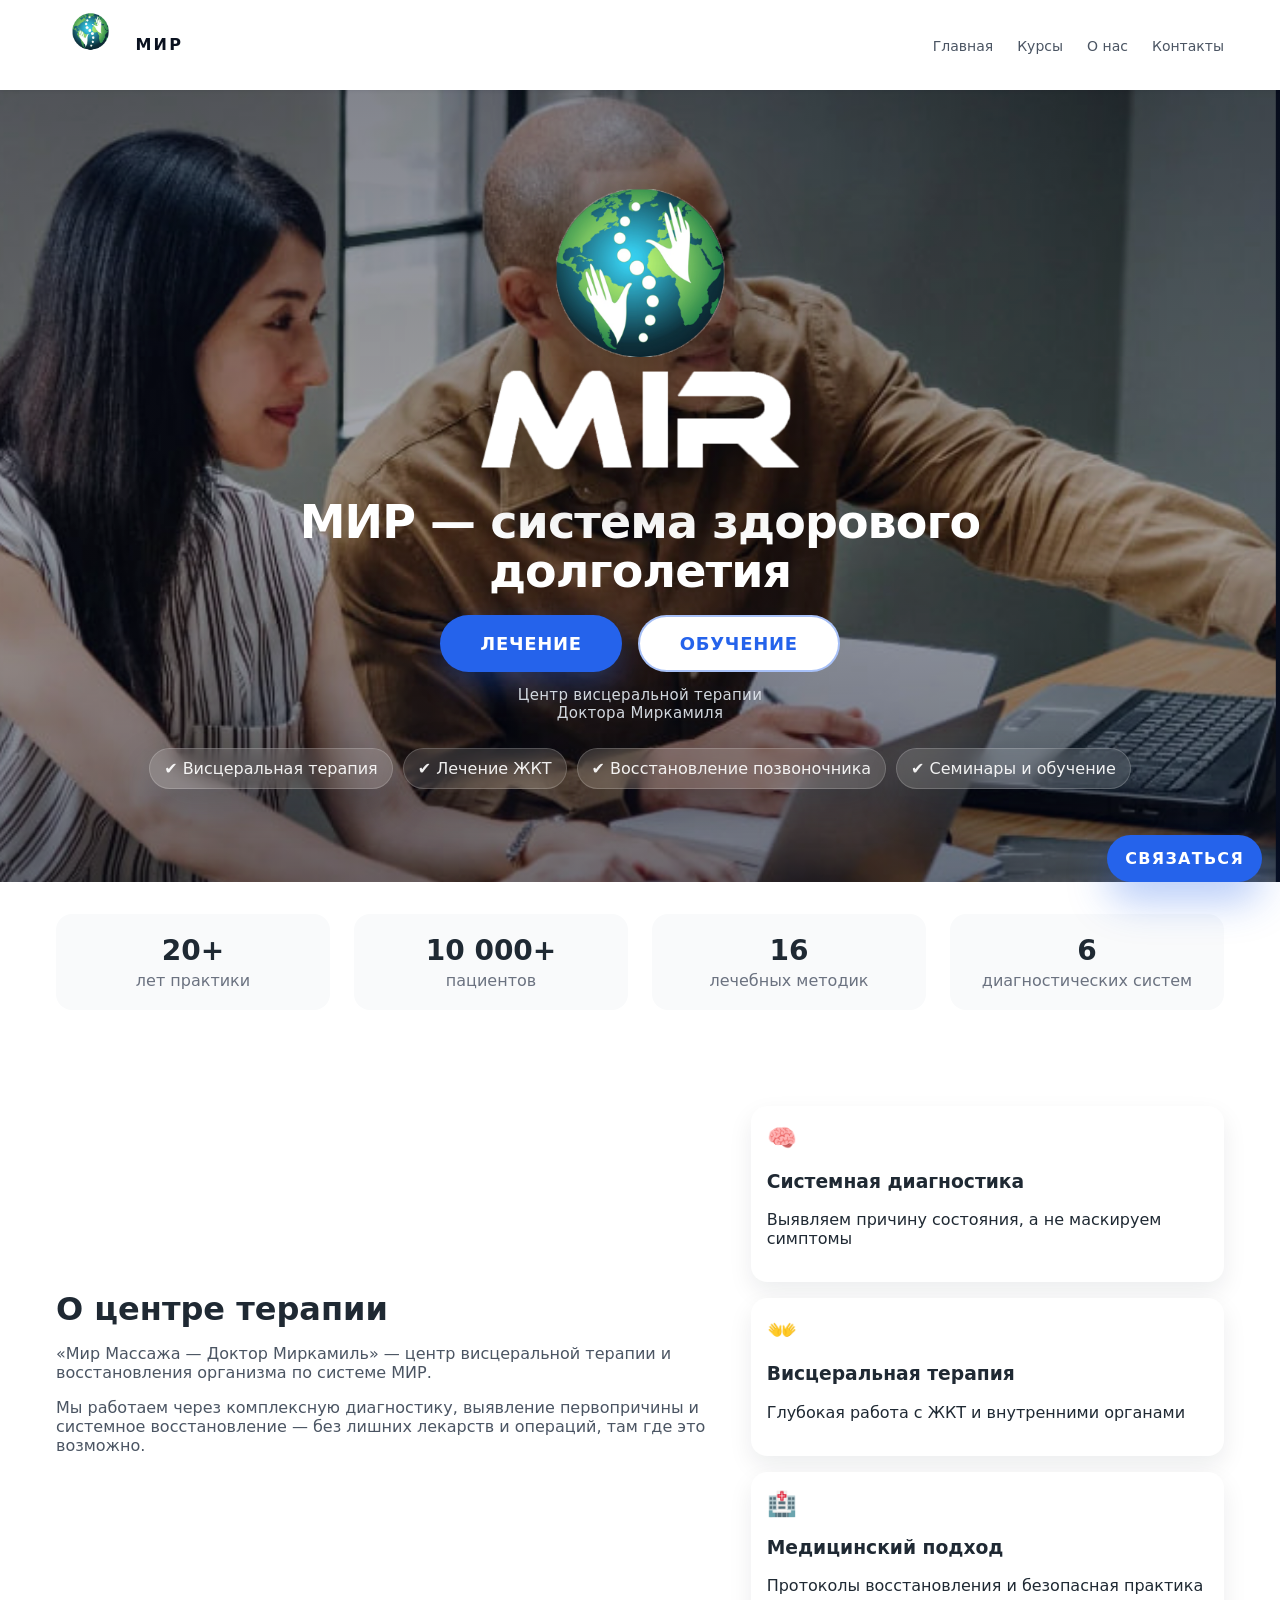
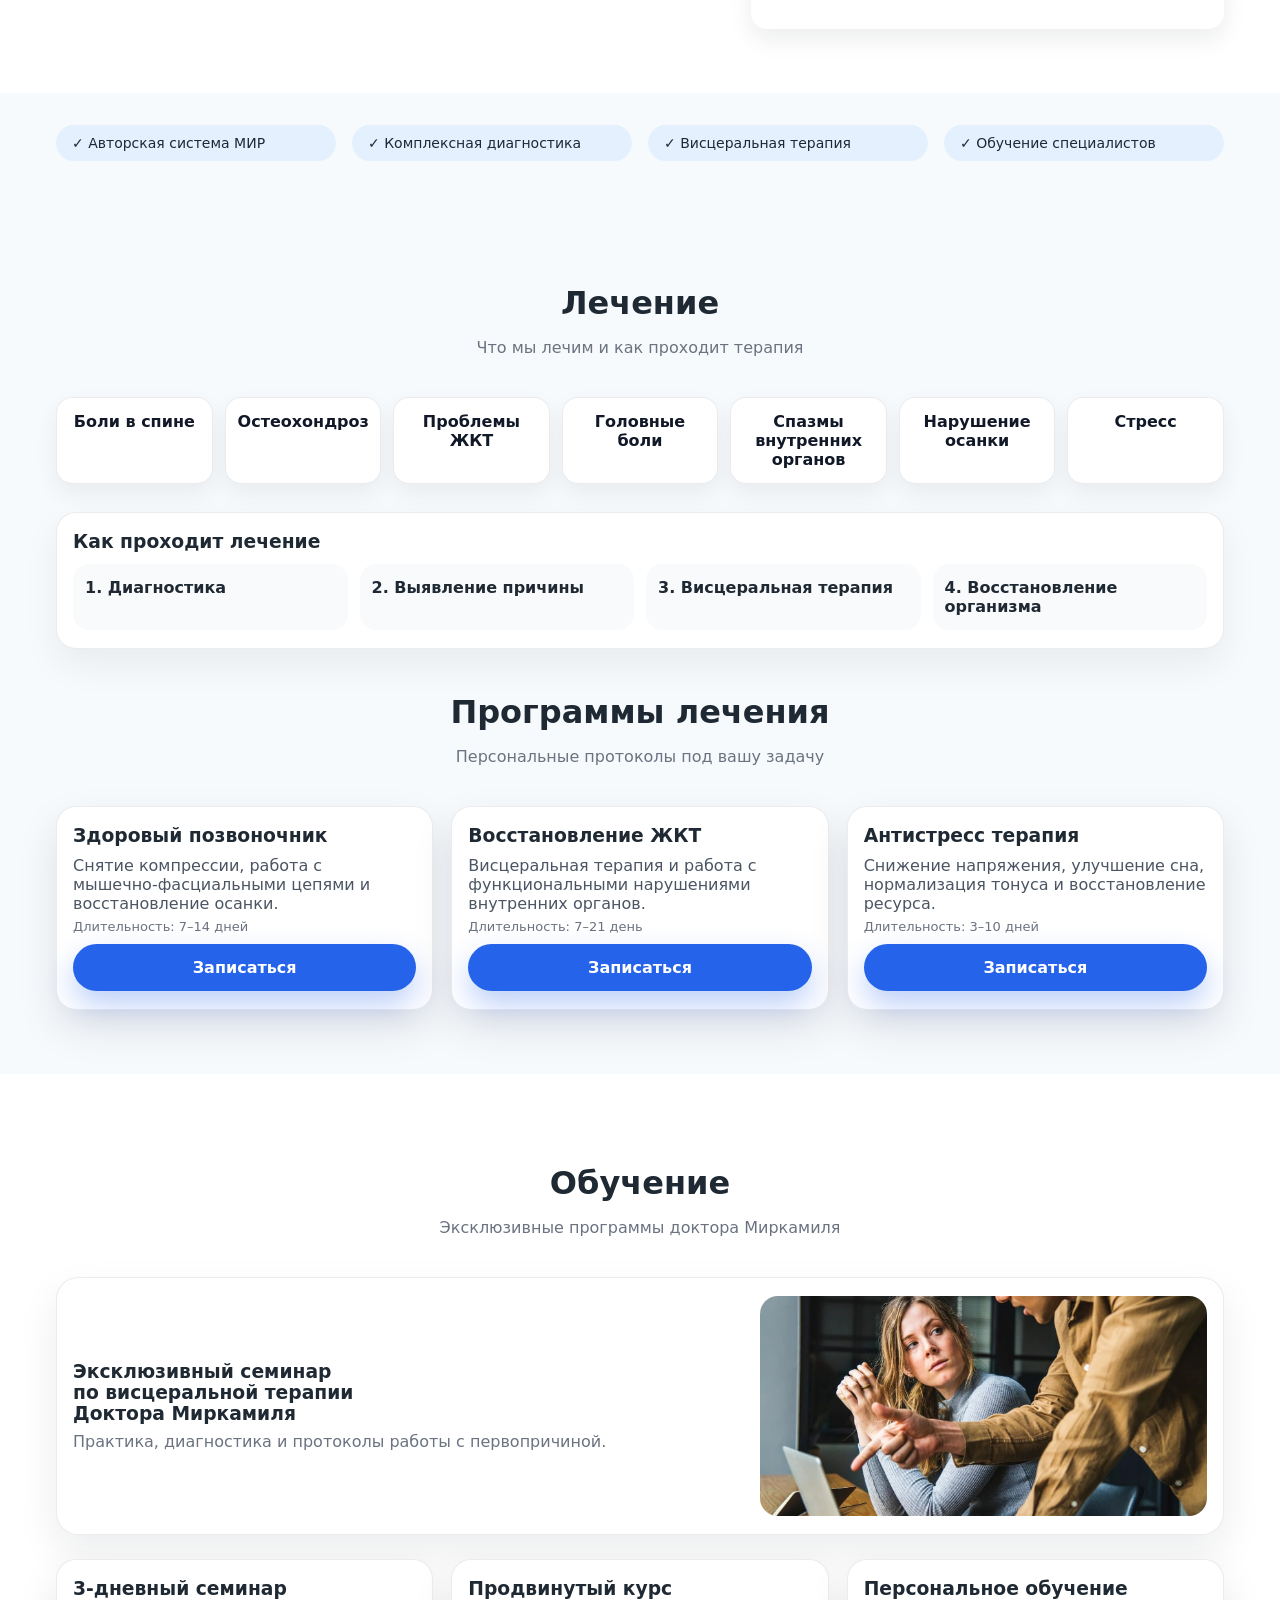
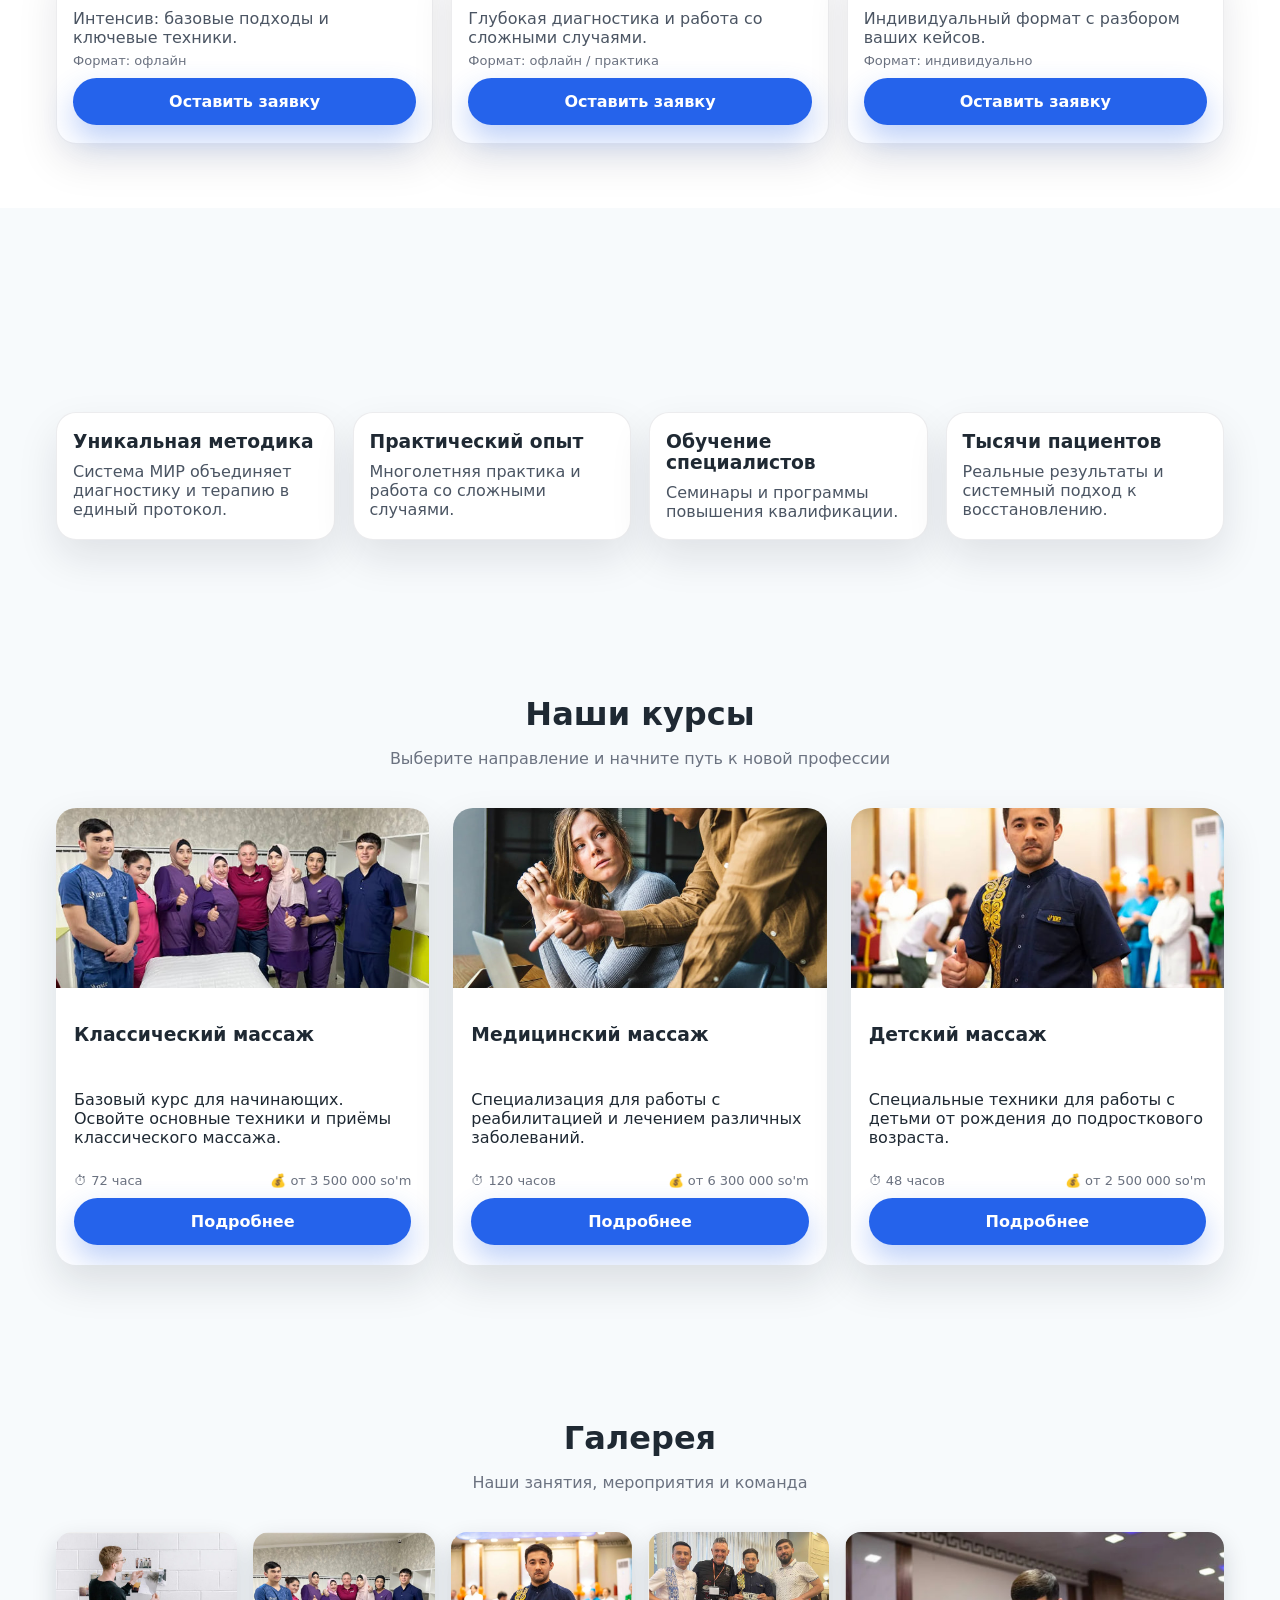
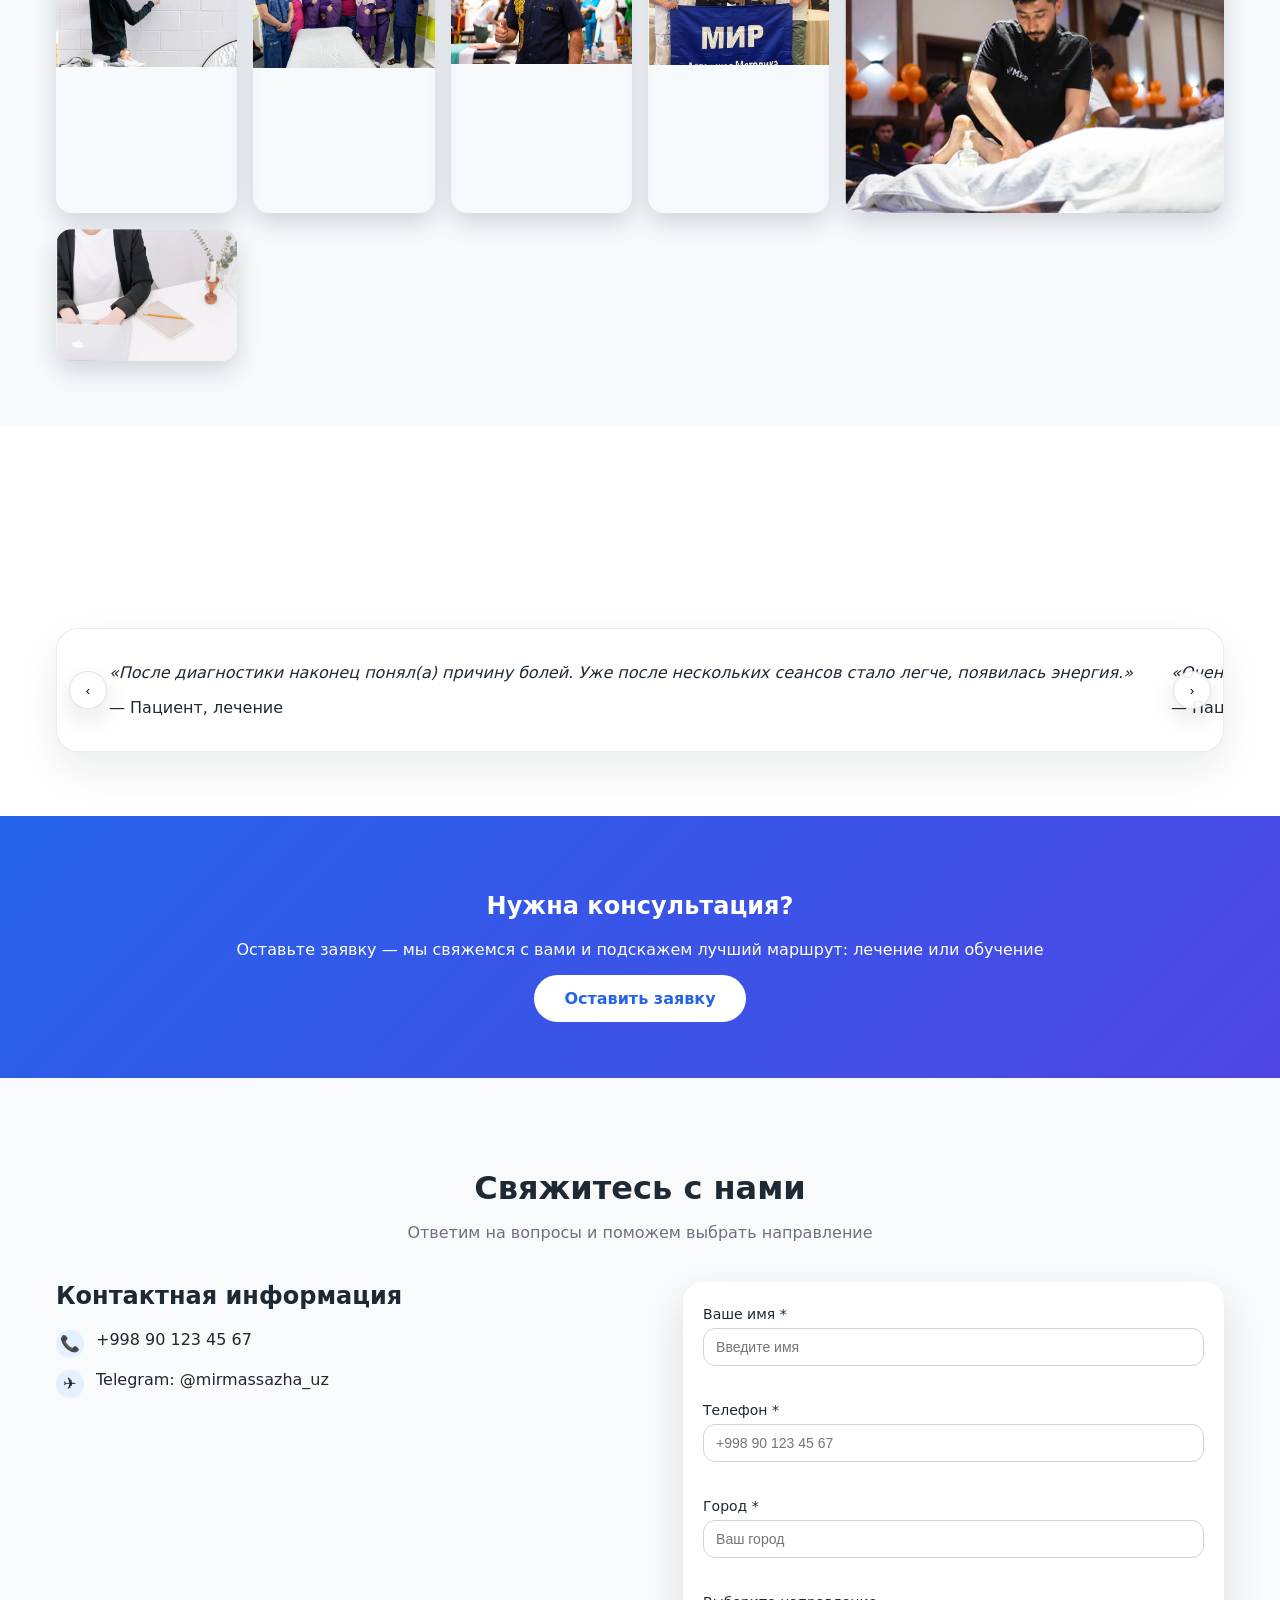
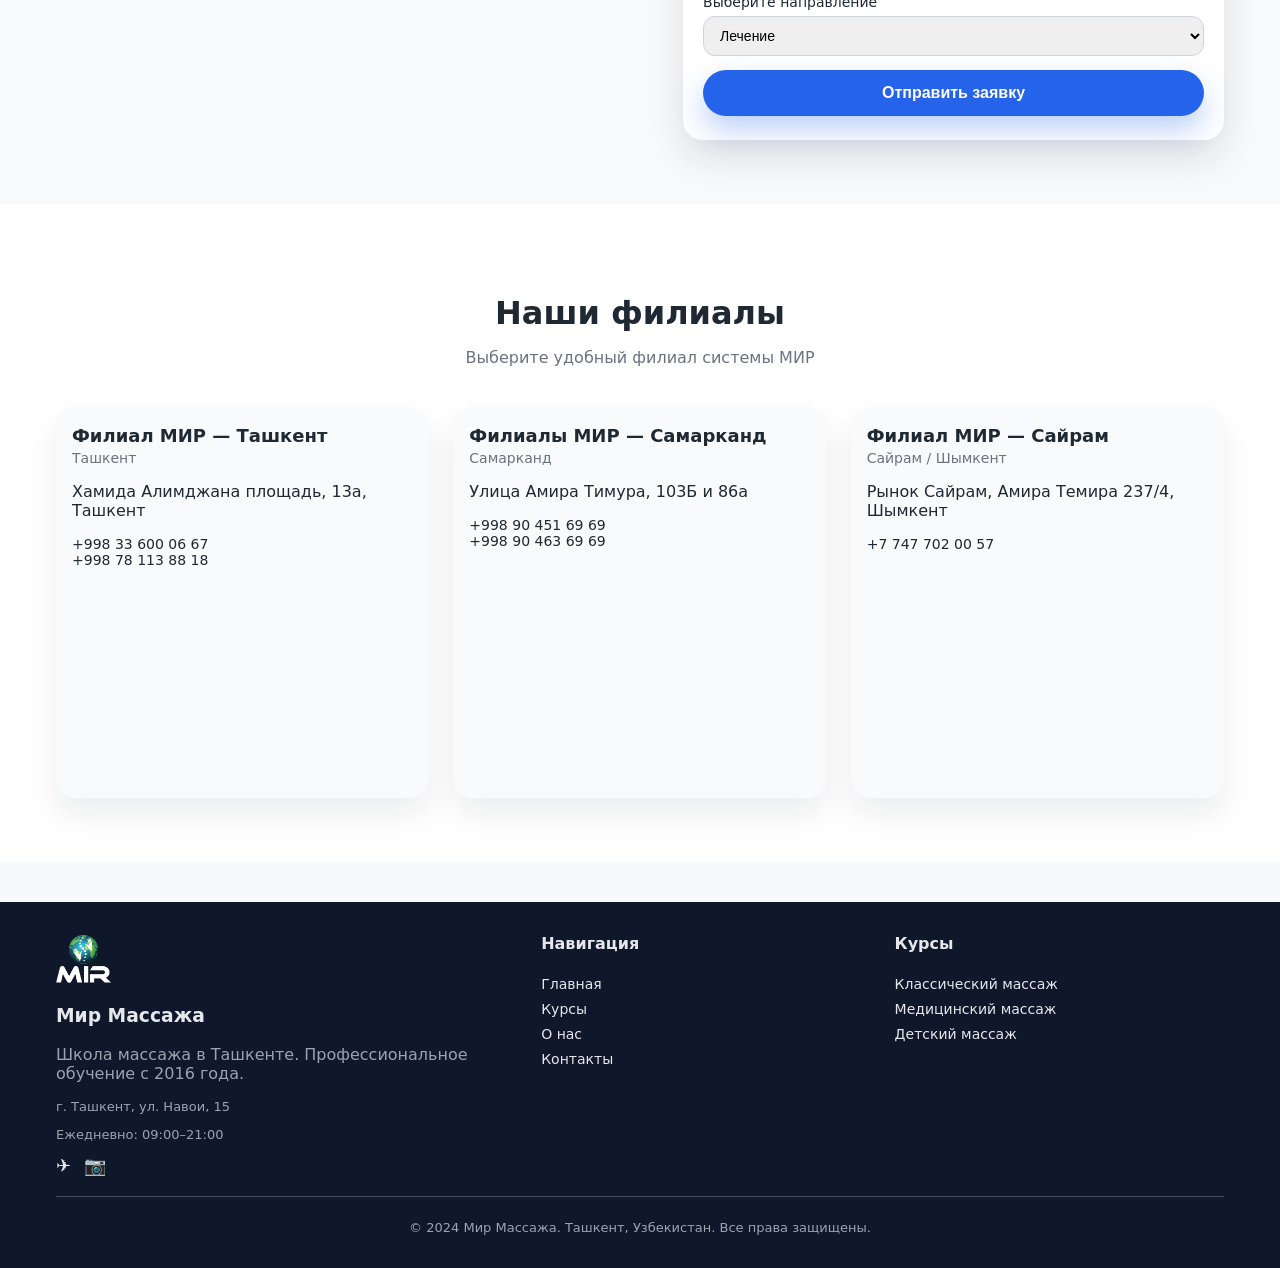
==== commit 365f3d67: "Add files via upload" ====
--- a/index.html
+++ b/index.html
@@ -37,7 +37,7 @@
 
   <main>
     <section class="mir-hero" id="top">
-      <video class="mir-hero__video" autoplay loop muted playsinline preload="metadata">
+      <video class="mir-hero__video" autoplay loop muted playsinline preload="metadata" poster="images/hero-bg.png">
         <source src="media/hero.mp4" type="video/mp4">
       </video>
       <div class="mir-hero__overlay"></div>
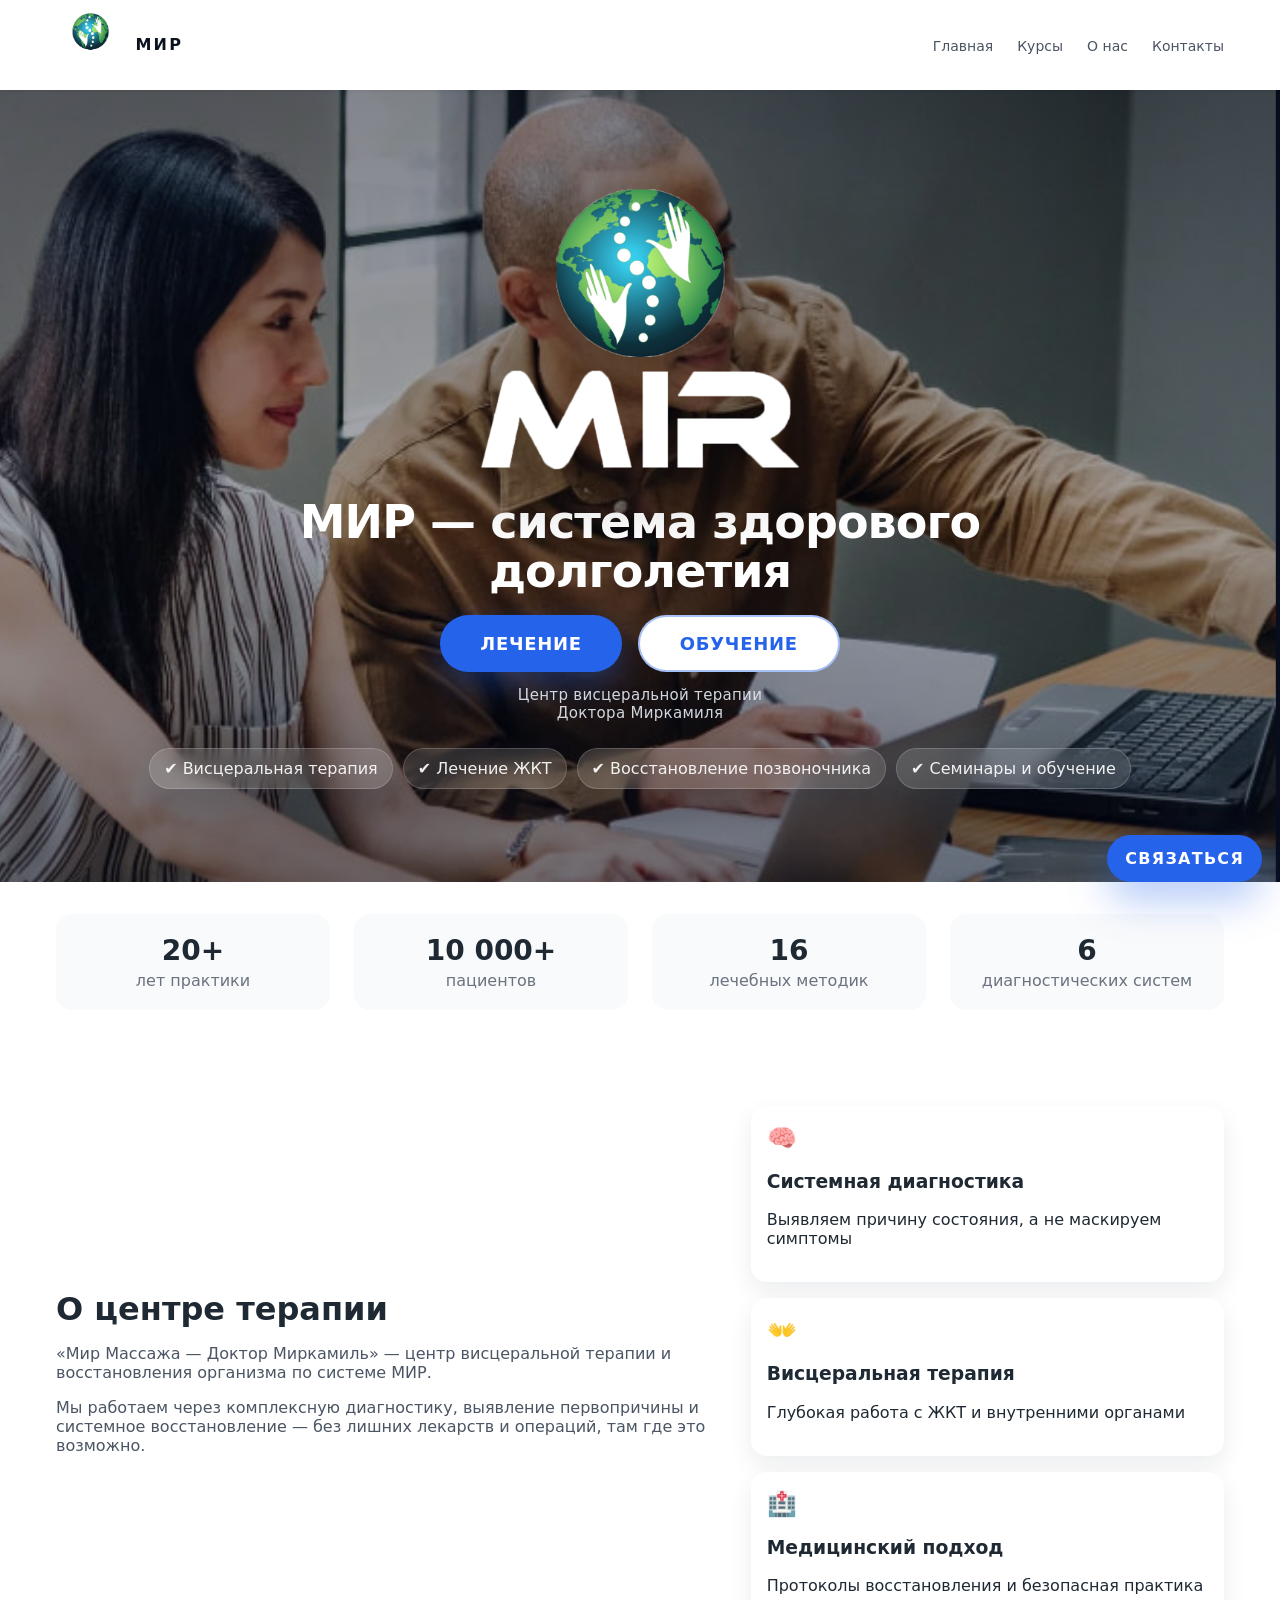
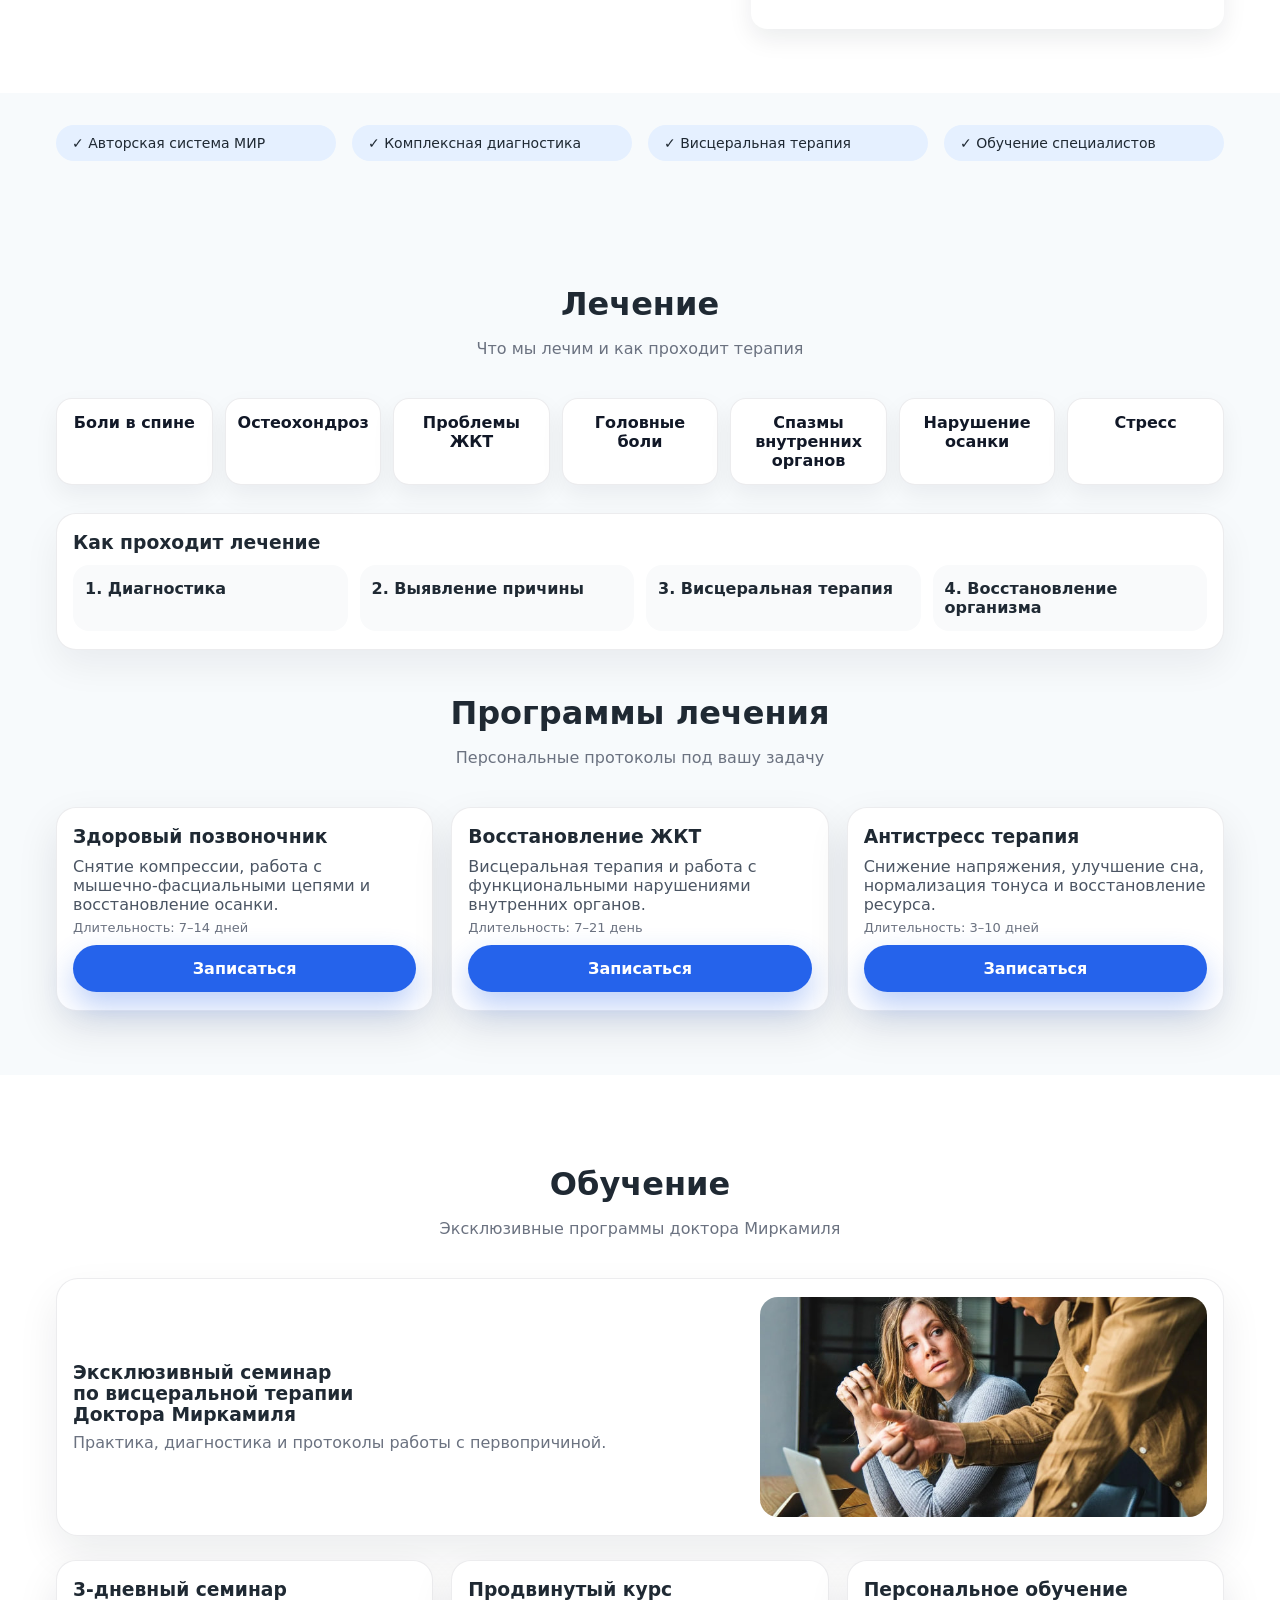
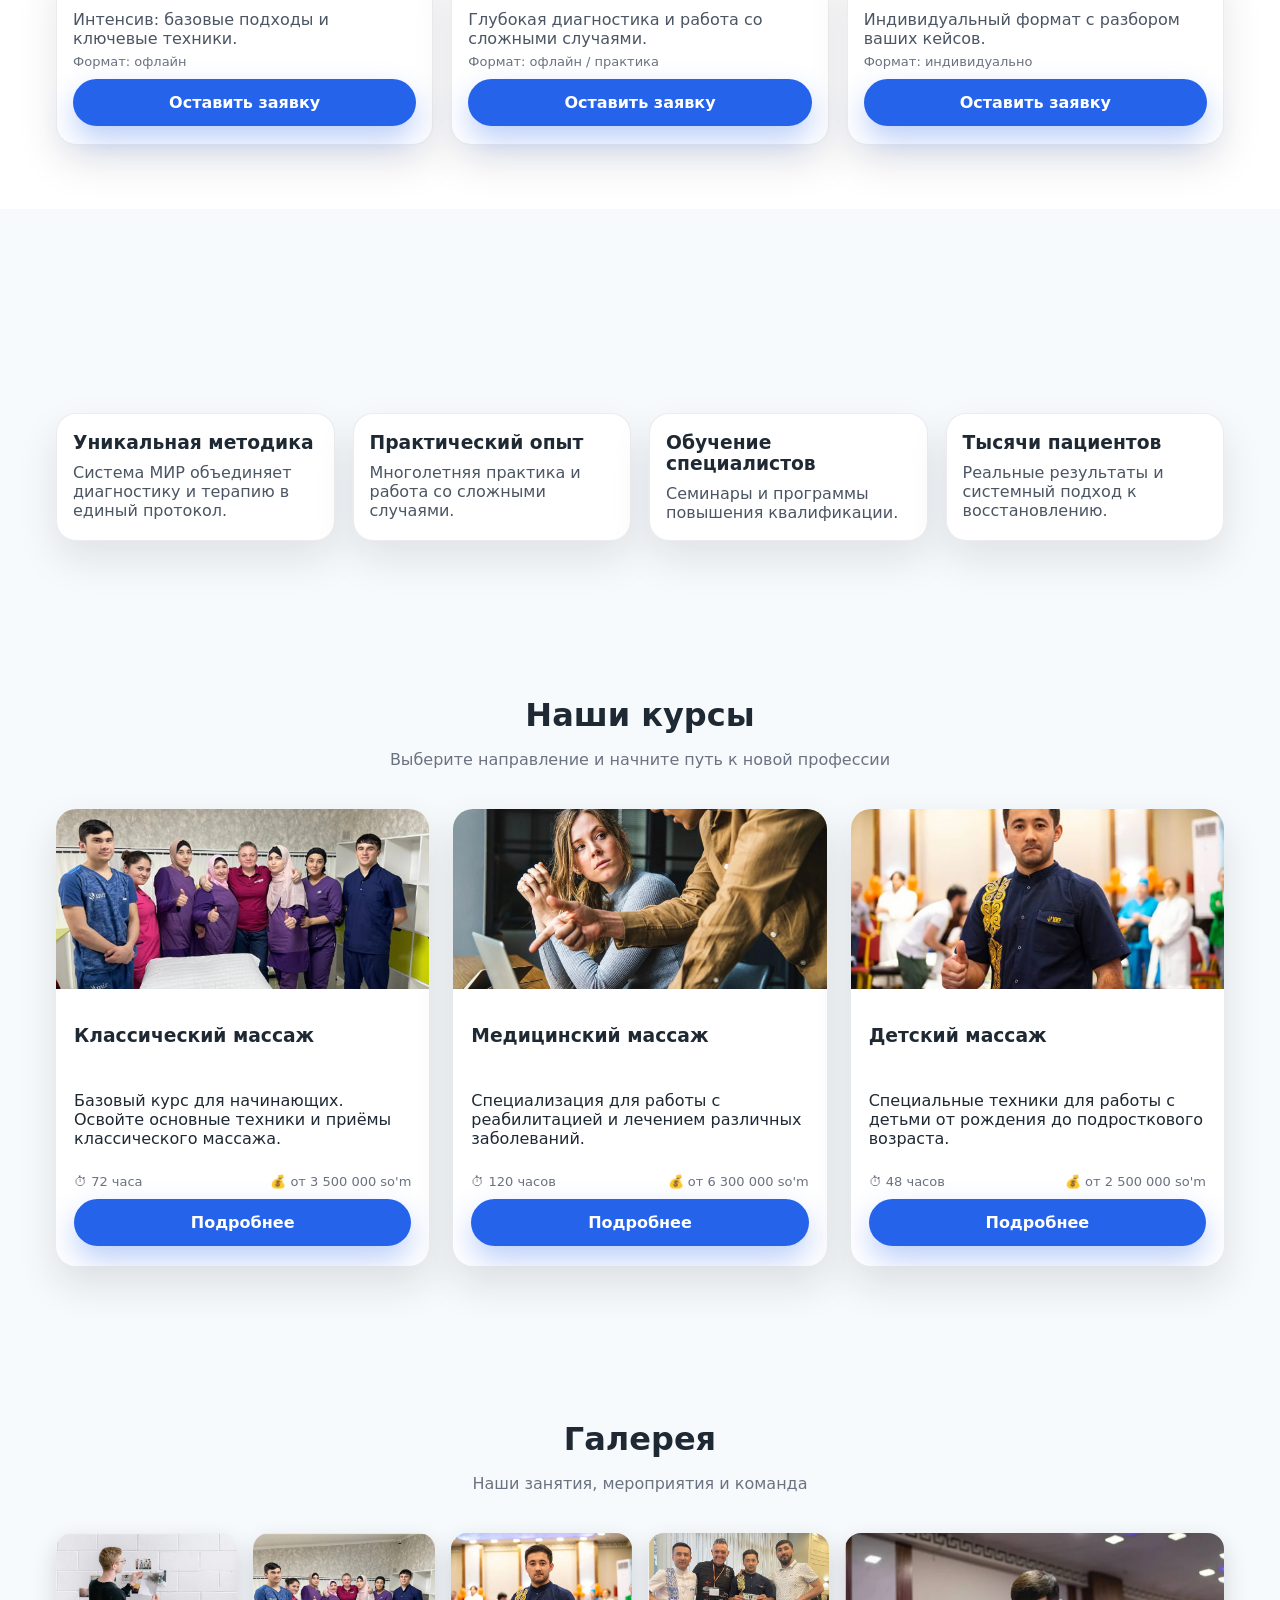
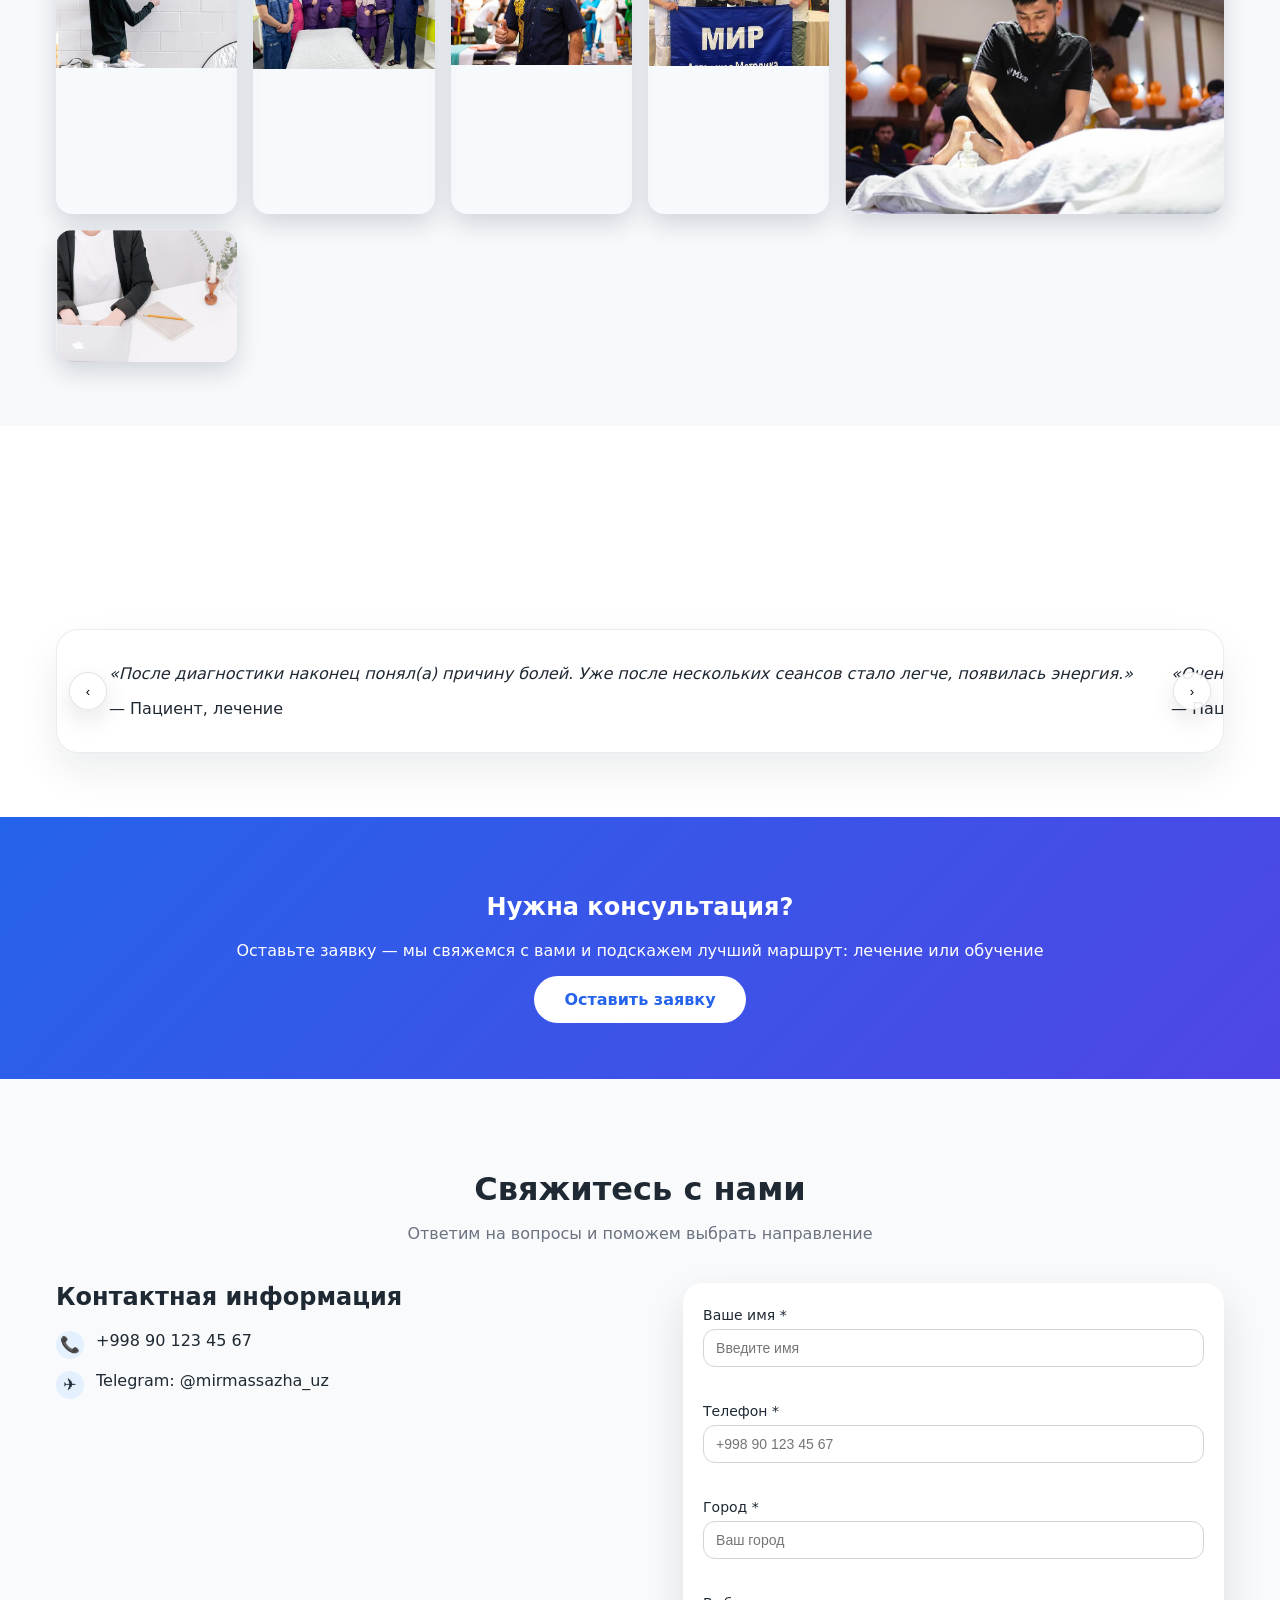
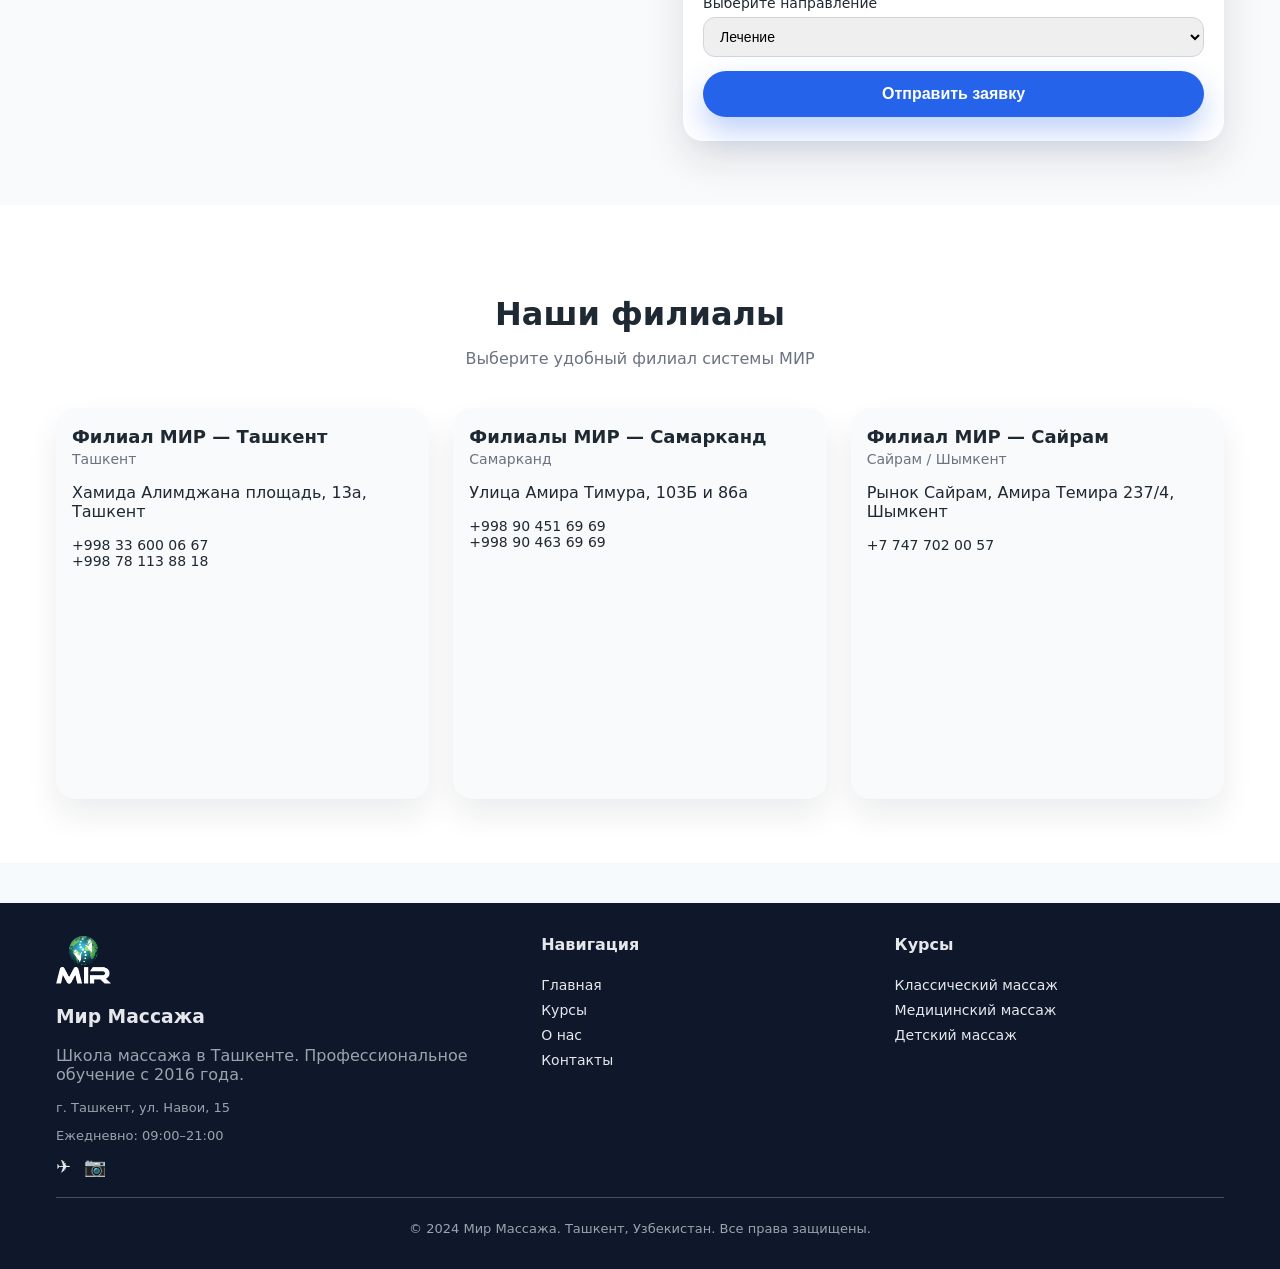
==== commit 76b2e289: "Add files via upload" ====
--- a/index.html
+++ b/index.html
@@ -15,16 +15,16 @@
 <body>
   <header class="header" id="header">
     <div class="header__inner container">
-      <a href="index.html" class="header__logo-link">
+      <a href="./index.html" class="header__logo-link">
         <img src="images/logo.png" alt="Мир Массажа" class="header__logo">
         <span class="header__brand-text">МИР</span>
       </a>
       <nav class="nav">
         <ul class="nav__list">
-          <li><a href="index.html" class="nav__link">Главная</a></li>
-          <li><a href="courses.html" class="nav__link">Курсы</a></li>
-          <li><a href="about.html" class="nav__link">О нас</a></li>
-          <li><a href="contacts.html" class="nav__link">Контакты</a></li>
+          <li><a href="./index.html" class="nav__link">Главная</a></li>
+          <li><a href="./courses.html" class="nav__link">Курсы</a></li>
+          <li><a href="./about.html" class="nav__link">О нас</a></li>
+          <li><a href="./contacts.html" class="nav__link">Контакты</a></li>
         </ul>
         <button class="nav__toggle" aria-label="Меню">
           <span></span>
@@ -36,7 +36,7 @@
   </header>
 
   <main>
-    <section class="mir-hero" id="top">
+    <section class="mir-hero" id="hero">
       <video class="mir-hero__video" autoplay loop muted playsinline preload="metadata" poster="images/hero-bg.png">
         <source src="media/hero.mp4" type="video/mp4">
       </video>
@@ -123,6 +123,7 @@
     </section>
 
     <section class="section" id="treatment">
+      <div id="services" class="anchor-spacer" aria-hidden="true"></div>
       <div class="container">
         <div class="section-title animate-on-scroll">
           <h2>Лечение</h2>
@@ -488,10 +489,10 @@
         <nav class="footer__nav">
           <h4>Навигация</h4>
           <ul>
-            <li><a href="index.html">Главная</a></li>
-            <li><a href="courses.html">Курсы</a></li>
-            <li><a href="about.html">О нас</a></li>
-            <li><a href="contacts.html">Контакты</a></li>
+            <li><a href="./index.html">Главная</a></li>
+            <li><a href="./courses.html">Курсы</a></li>
+            <li><a href="./about.html">О нас</a></li>
+            <li><a href="./contacts.html">Контакты</a></li>
           </ul>
         </nav>
         <nav class="footer__nav">
--- a/css/style.css
+++ b/css/style.css
@@ -29,6 +29,10 @@
   max-width: 1200px;
   margin: 0 auto;
   padding: 0 16px;
+}
+
+.anchor-spacer {
+  height: 1px;
 }
 
 .section {
@@ -277,6 +281,7 @@
     rgba(2, 6, 23, 0.28) 55%,
     rgba(2, 6, 23, 0.52)
   );
+  pointer-events: none; /* Prevent overlay from blocking button/link clicks */
 }
 
 .mir-hero__content {
@@ -1049,6 +1054,51 @@
     grid-template-columns: minmax(0, 1fr);
   }
 
+  .nav {
+    position: relative;
+  }
+
+  .nav__toggle {
+    display: inline-flex;
+    align-items: center;
+    justify-content: center;
+    width: 44px;
+    height: 44px;
+    border-radius: 14px;
+    border: 1px solid rgba(15, 23, 42, 0.12);
+    background: rgba(255, 255, 255, 0.9);
+    cursor: pointer;
+    padding: 0;
+  }
+
+  .nav__list {
+    display: none;
+    position: absolute;
+    top: calc(100% + 12px);
+    right: 0;
+    flex-direction: column;
+    gap: 8px;
+    width: 220px;
+    padding: 12px;
+    background: rgba(255, 255, 255, 0.96);
+    backdrop-filter: blur(10px);
+    -webkit-backdrop-filter: blur(10px);
+    border-radius: 18px;
+    border: 1px solid rgba(15, 23, 42, 0.10);
+    box-shadow: 0 18px 40px rgba(2, 6, 23, 0.16);
+    z-index: 60;
+  }
+
+  .nav__list--open {
+    display: flex;
+  }
+
+  .nav__link {
+    display: block;
+    padding: 10px 12px;
+    border-radius: 12px;
+  }
+
   .nav__list {
     gap: 12px;
   }
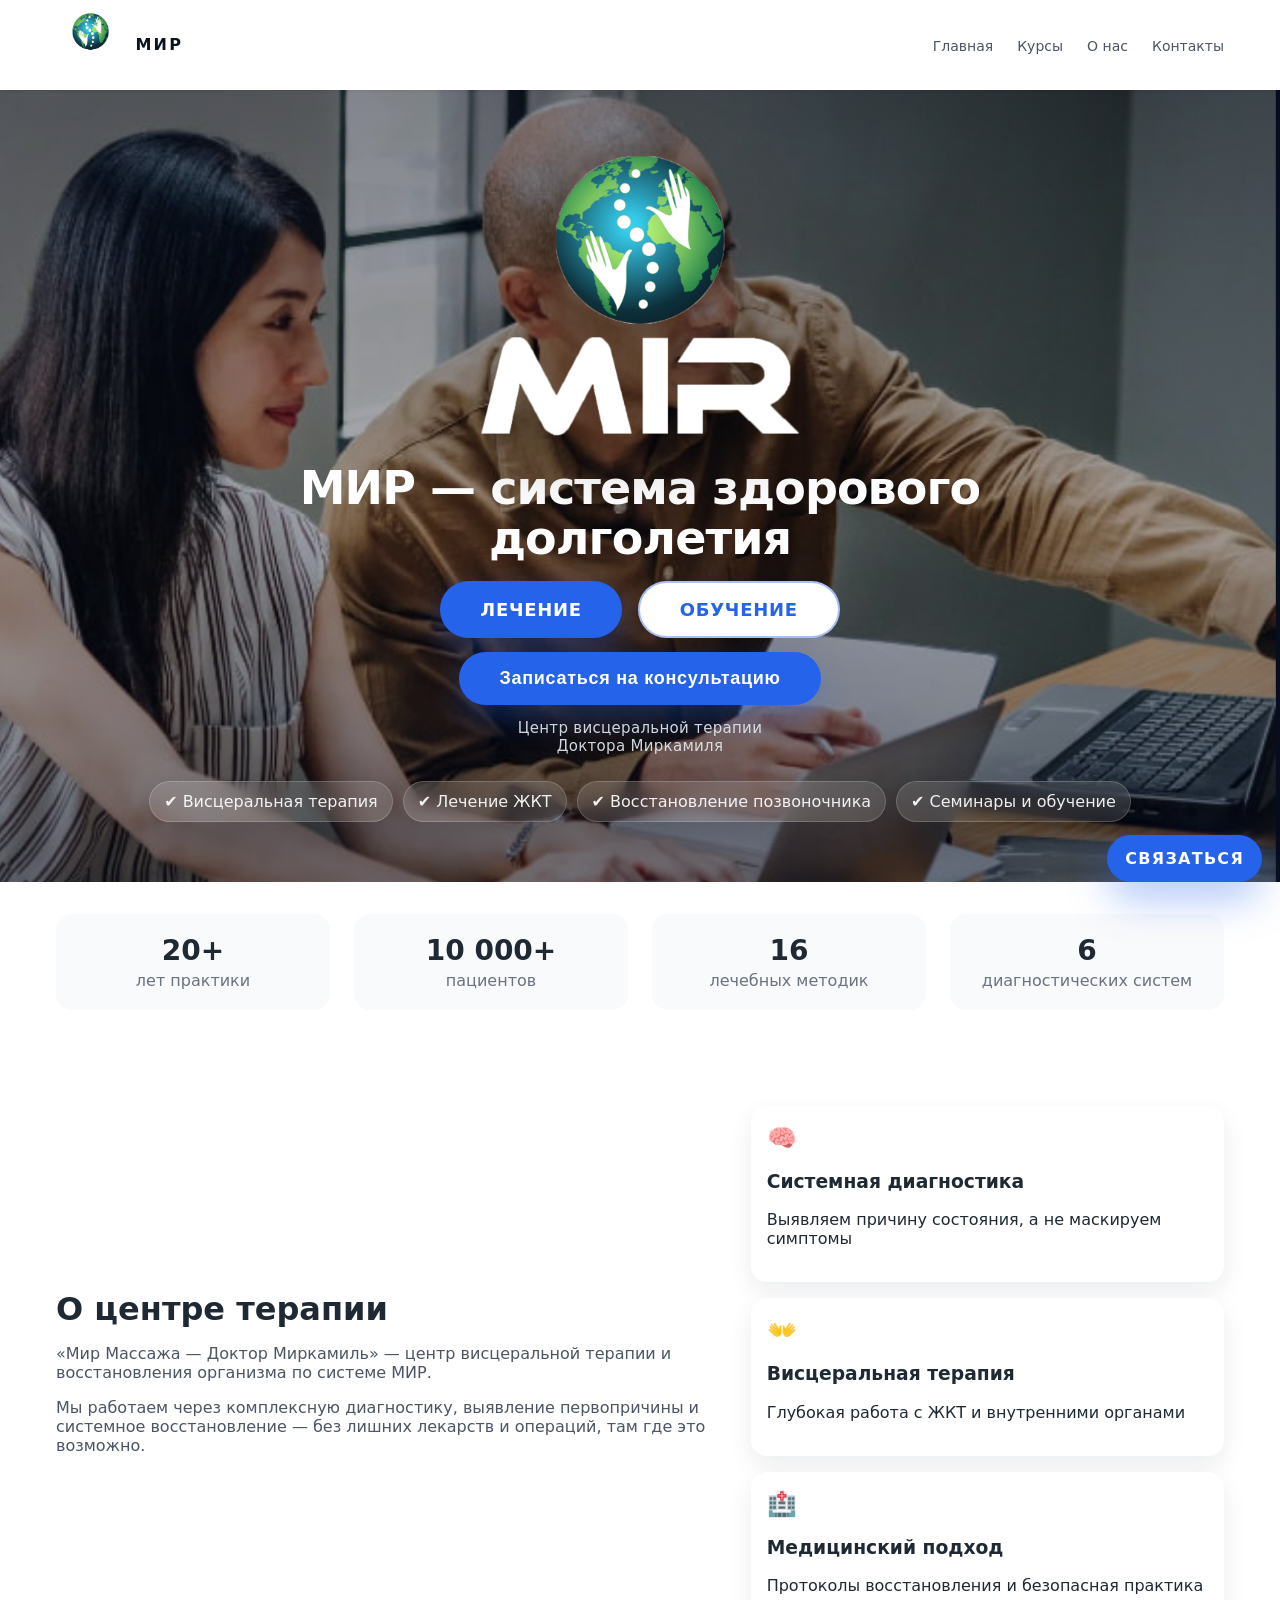
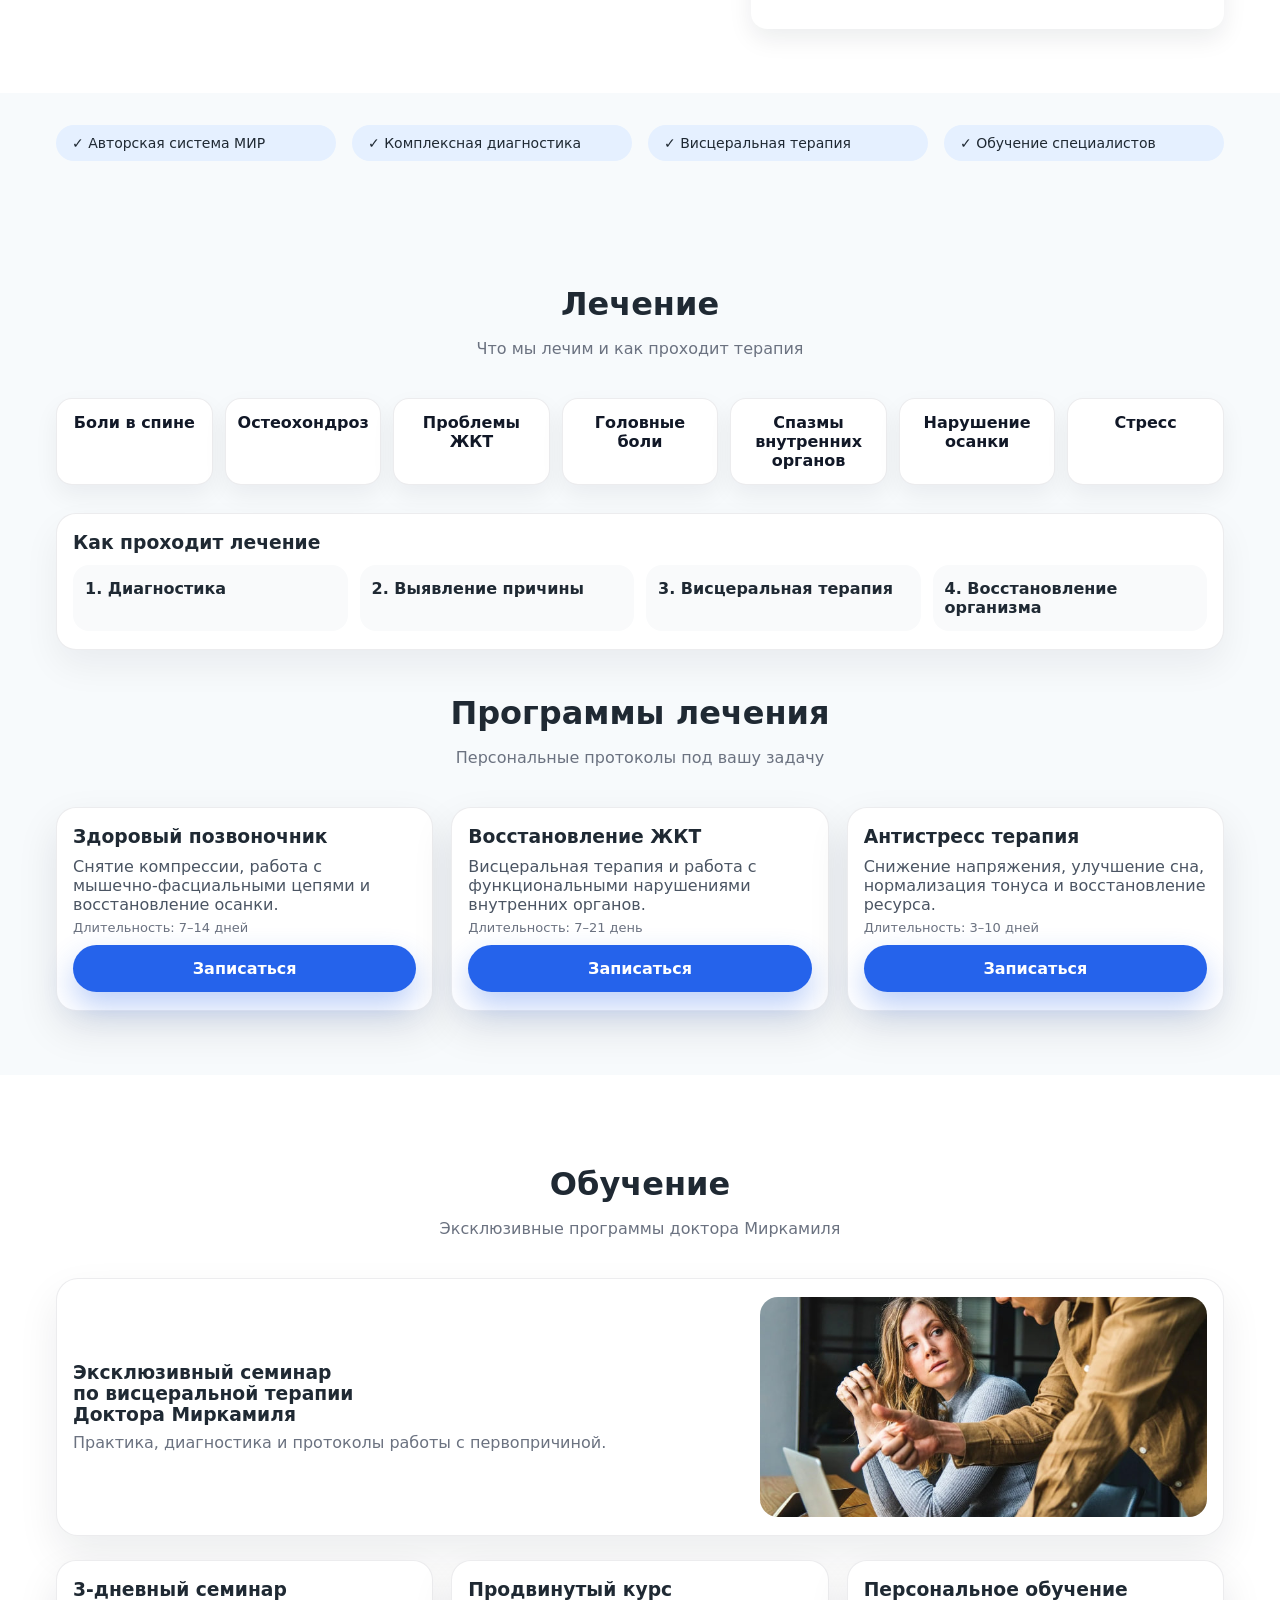
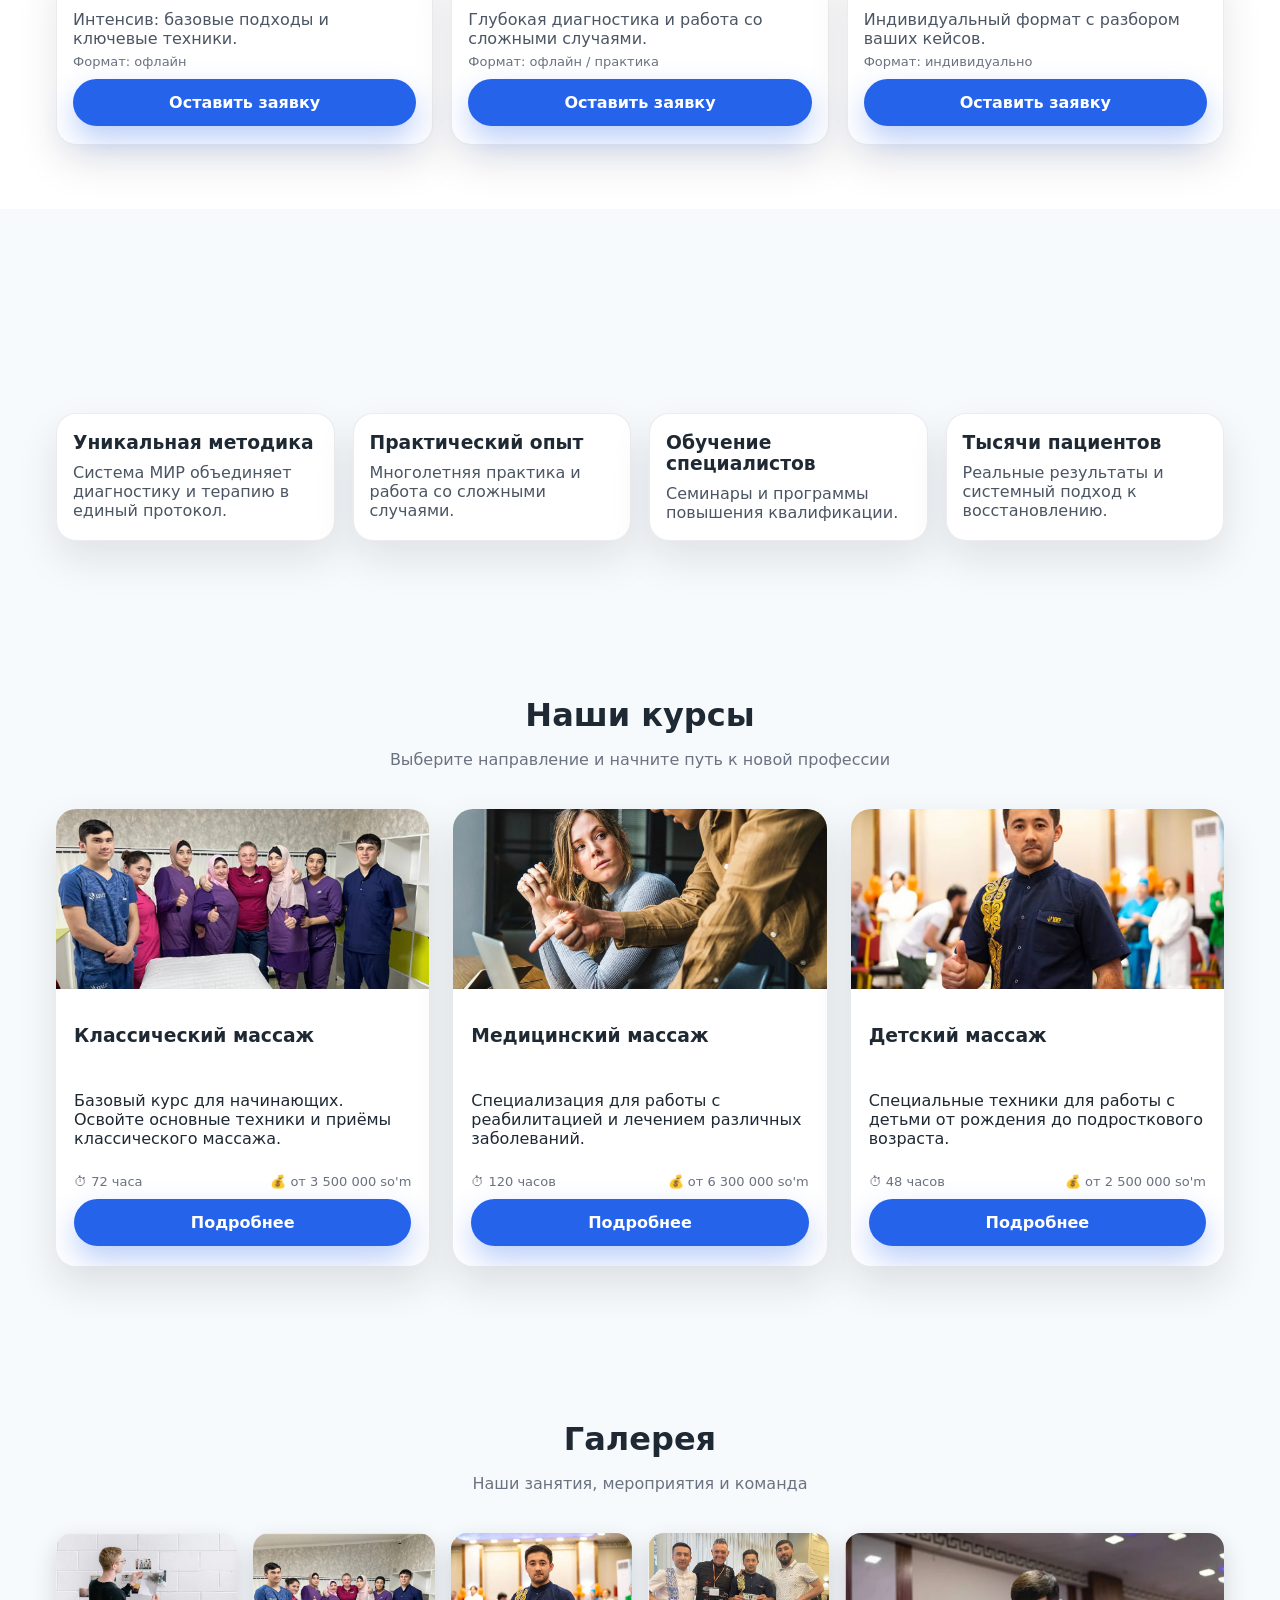
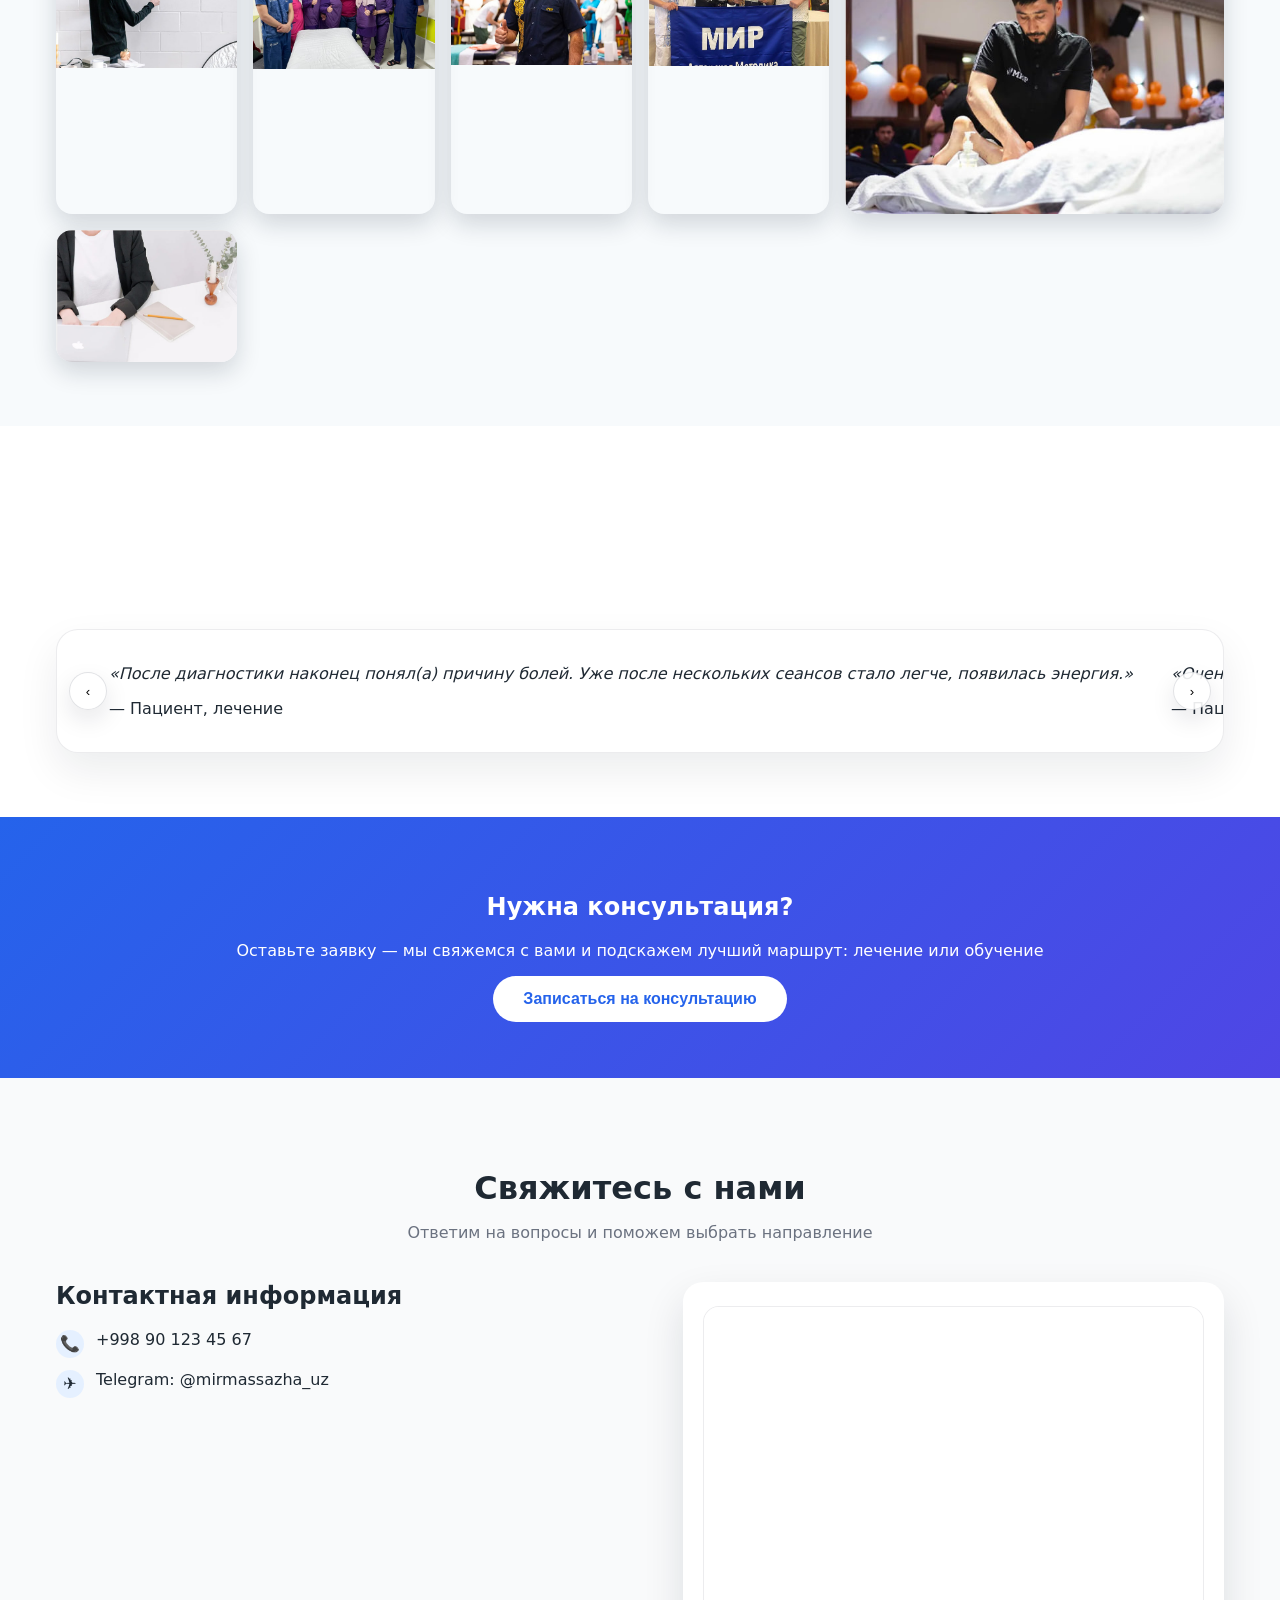
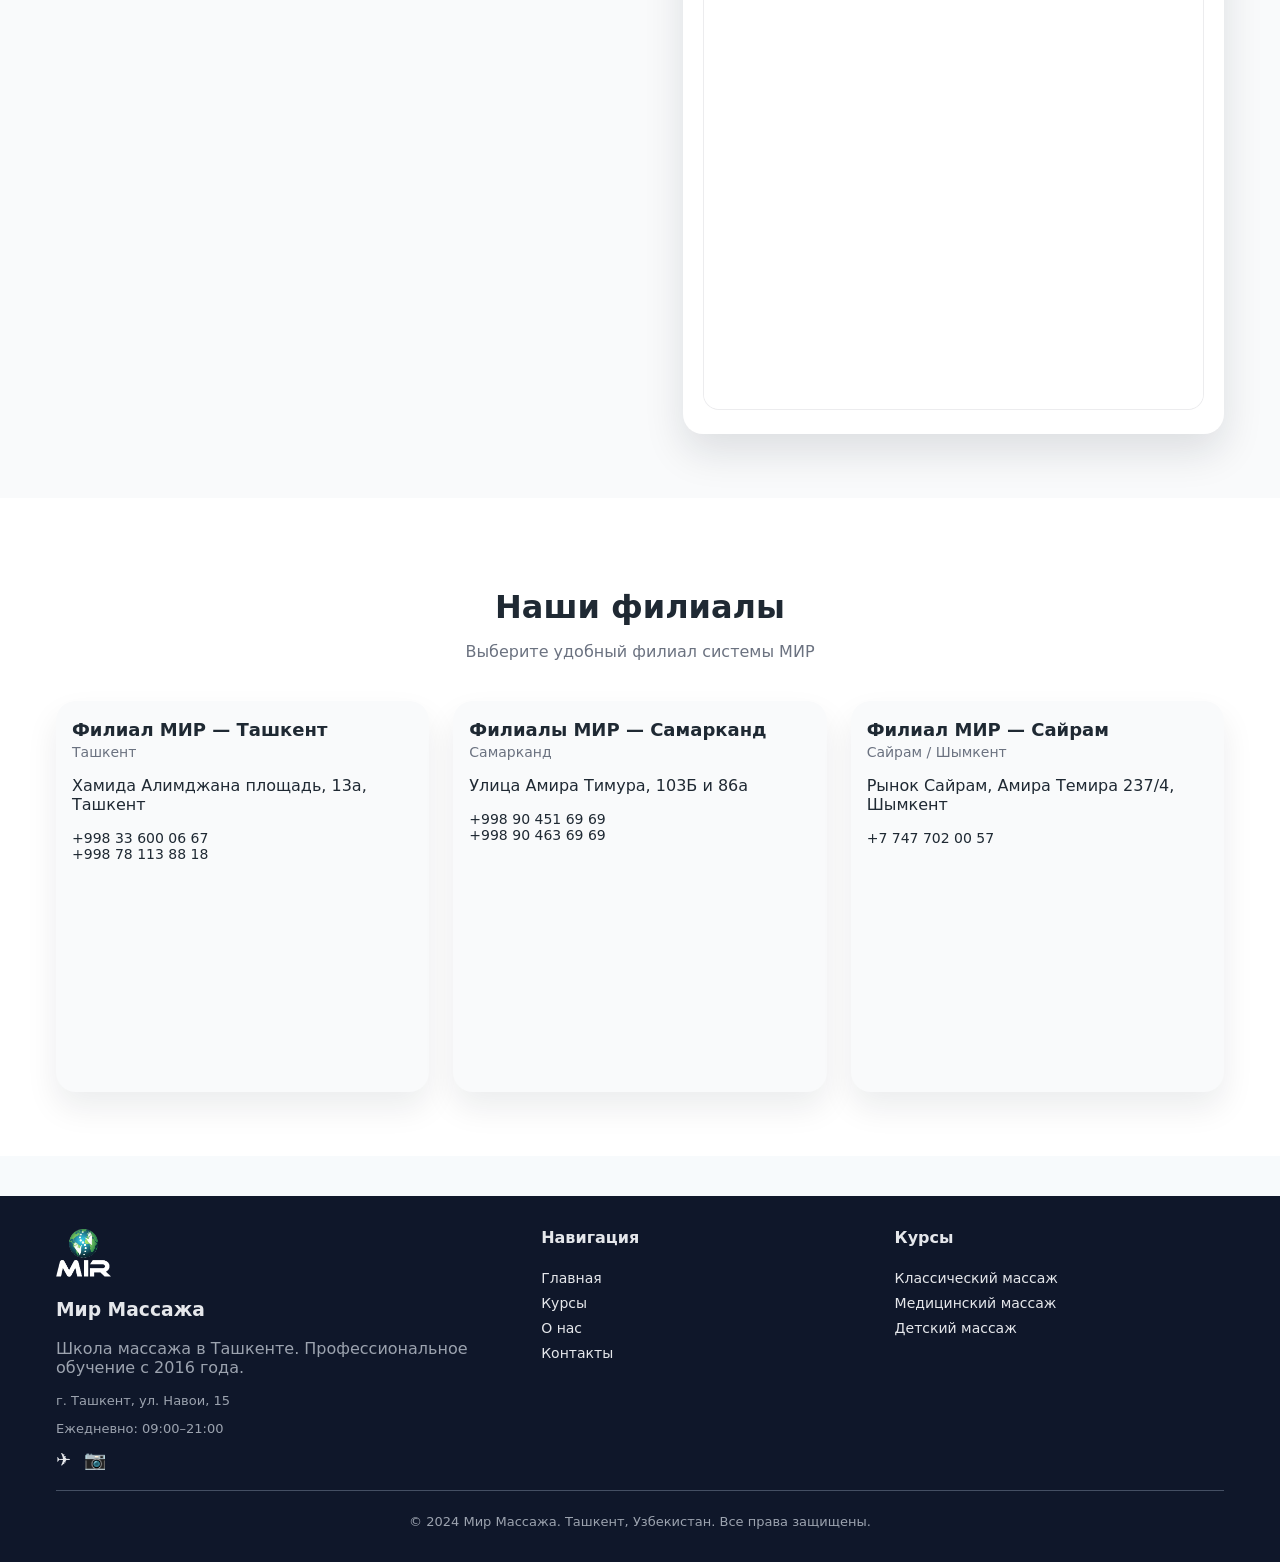
==== commit 3a559965: "Add files via upload" ====
--- a/index.html
+++ b/index.html
@@ -1,549 +1,554 @@
-<!DOCTYPE html>
-<html lang="ru">
-<head>
-  <meta charset="UTF-8">
-  <meta name="viewport" content="width=device-width, initial-scale=1.0">
-  <meta name="description" content="Висцеральная терапия и восстановление организма по системе МИР. Центр висцеральной терапии «Мир Массажа — Доктор Миркамиль».">
-  <meta name="keywords" content="висцеральная терапия Алматы, висцеральная терапия, лечение ЖКТ, лечение позвоночника, доктор Миркамиль, система МИР, восстановление организма">
-  <meta property="og:title" content="Висцеральная терапия | Доктор Миркамиль — МИР">
-  <meta property="og:description" content="МИР — система здорового долголетия. Лечение и обучение по авторской методике.">
-  <meta property="og:type" content="website">
-  <meta property="og:locale" content="ru_RU">
-  <title>Висцеральная терапия в Алматы | Доктор Миркамиль</title>
-  <link rel="stylesheet" href="css/style.css">
-</head>
-<body>
-  <header class="header" id="header">
-    <div class="header__inner container">
-      <a href="./index.html" class="header__logo-link">
-        <img src="images/logo.png" alt="Мир Массажа" class="header__logo">
-        <span class="header__brand-text">МИР</span>
-      </a>
-      <nav class="nav">
-        <ul class="nav__list">
-          <li><a href="./index.html" class="nav__link">Главная</a></li>
-          <li><a href="./courses.html" class="nav__link">Курсы</a></li>
-          <li><a href="./about.html" class="nav__link">О нас</a></li>
-          <li><a href="./contacts.html" class="nav__link">Контакты</a></li>
-        </ul>
-        <button class="nav__toggle" aria-label="Меню">
-          <span></span>
-          <span></span>
-          <span></span>
-        </button>
-      </nav>
-    </div>
-  </header>
-
-  <main>
-    <section class="mir-hero" id="hero">
-      <video class="mir-hero__video" autoplay loop muted playsinline preload="metadata" poster="images/hero-bg.png">
-        <source src="media/hero.mp4" type="video/mp4">
-      </video>
-      <div class="mir-hero__overlay"></div>
-      <div class="mir-hero__content container">
-        <div class="mir-hero__center animate-on-scroll">
-          <img src="images/logo.png" alt="Мир Массажа — Доктор Миркамиль" class="mir-hero__logo">
-          <div class="mir-hero__title">МИР — система здорового долголетия</div>
-          <div class="mir-hero__actions">
-            <a href="#treatment" class="btn btn--primary btn--xl">ЛЕЧЕНИЕ</a>
-            <a href="#education" class="btn btn--secondary btn--xl">ОБУЧЕНИЕ</a>
-          </div>
-          <div class="mir-hero__subtitle">Центр висцеральной терапии<br>Доктора Миркамиля</div>
-        </div>
-
-        <div class="mir-hero__quicklinks">
-          <a class="glass-pill animate-on-scroll" href="#treatment">✔ Висцеральная терапия</a>
-          <a class="glass-pill animate-on-scroll" href="#treatment">✔ Лечение ЖКТ</a>
-          <a class="glass-pill animate-on-scroll" href="#treatment">✔ Восстановление позвоночника</a>
-          <a class="glass-pill animate-on-scroll" href="#education">✔ Семинары и обучение</a>
-        </div>
-      </div>
-    </section>
-
-    <section class="stats-block">
-      <div class="stats-block__grid container">
-        <div class="stats-block__item animate-on-scroll">
-          <h3>20+</h3>
-          <p>лет практики</p>
-        </div>
-        <div class="stats-block__item animate-on-scroll">
-          <h3>10 000+</h3>
-          <p>пациентов</p>
-        </div>
-        <div class="stats-block__item animate-on-scroll">
-          <h3>16</h3>
-          <p>лечебных методик</p>
-        </div>
-        <div class="stats-block__item animate-on-scroll">
-          <h3>6</h3>
-          <p>диагностических систем</p>
-        </div>
-      </div>
-    </section>
-
-    <section class="section about section--alt" id="about">
-      <div class="container">
-        <div class="about__grid">
-          <div class="about__content animate-on-scroll">
-            <h2>О центре терапии</h2>
-            <p>«Мир Массажа — Доктор Миркамиль» — центр висцеральной терапии и восстановления организма по системе МИР.</p>
-            <p>Мы работаем через комплексную диагностику, выявление первопричины и системное восстановление — без лишних лекарств и операций, там где это возможно.</p>
-          </div>
-          <div class="about__advantages">
-            <div class="advantage-card animate-on-scroll">
-              <div class="advantage-card__icon">🧠</div>
-              <h3>Системная диагностика</h3>
-              <p>Выявляем причину состояния, а не маскируем симптомы</p>
-            </div>
-            <div class="advantage-card animate-on-scroll">
-              <div class="advantage-card__icon">👐</div>
-              <h3>Висцеральная терапия</h3>
-              <p>Глубокая работа с ЖКТ и внутренними органами</p>
-            </div>
-            <div class="advantage-card animate-on-scroll">
-              <div class="advantage-card__icon">🏥</div>
-              <h3>Медицинский подход</h3>
-              <p>Протоколы восстановления и безопасная практика</p>
-            </div>
-          </div>
-        </div>
-      </div>
-    </section>
-
-    <section class="trust-badges">
-      <div class="container">
-        <div class="trust-badges__grid">
-          <div class="trust-badge">✓ Авторская система МИР</div>
-          <div class="trust-badge">✓ Комплексная диагностика</div>
-          <div class="trust-badge">✓ Висцеральная терапия</div>
-          <div class="trust-badge">✓ Обучение специалистов</div>
-        </div>
-      </div>
-    </section>
-
-    <section class="section" id="treatment">
-      <div id="services" class="anchor-spacer" aria-hidden="true"></div>
-      <div class="container">
-        <div class="section-title animate-on-scroll">
-          <h2>Лечение</h2>
-          <p>Что мы лечим и как проходит терапия</p>
-        </div>
-
-        <div class="mir-card-grid">
-          <div class="mir-mini-card animate-on-scroll">Боли в спине</div>
-          <div class="mir-mini-card animate-on-scroll">Остеохондроз</div>
-          <div class="mir-mini-card animate-on-scroll">Проблемы ЖКТ</div>
-          <div class="mir-mini-card animate-on-scroll">Головные боли</div>
-          <div class="mir-mini-card animate-on-scroll">Спазмы внутренних органов</div>
-          <div class="mir-mini-card animate-on-scroll">Нарушение осанки</div>
-          <div class="mir-mini-card animate-on-scroll">Стресс</div>
-        </div>
-
-        <div class="mir-steps animate-on-scroll" style="margin-top: 28px;">
-          <h3 style="margin:0 0 12px;">Как проходит лечение</h3>
-          <div class="mir-steps__grid">
-            <div class="mir-step">1. Диагностика</div>
-            <div class="mir-step">2. Выявление причины</div>
-            <div class="mir-step">3. Висцеральная терапия</div>
-            <div class="mir-step">4. Восстановление организма</div>
-          </div>
-        </div>
-
-        <div class="section-title animate-on-scroll" style="margin-top: 44px;">
-          <h2>Программы лечения</h2>
-          <p>Персональные протоколы под вашу задачу</p>
-        </div>
-        <div class="mir-programs">
-          <div class="mir-program-card animate-on-scroll">
-            <h3>Здоровый позвоночник</h3>
-            <p>Снятие компрессии, работа с мышечно‑фасциальными цепями и восстановление осанки.</p>
-            <div class="mir-program-meta">Длительность: 7–14 дней</div>
-            <a class="btn btn--primary" href="#contact">Записаться</a>
-          </div>
-          <div class="mir-program-card animate-on-scroll">
-            <h3>Восстановление ЖКТ</h3>
-            <p>Висцеральная терапия и работа с функциональными нарушениями внутренних органов.</p>
-            <div class="mir-program-meta">Длительность: 7–21 день</div>
-            <a class="btn btn--primary" href="#contact">Записаться</a>
-          </div>
-          <div class="mir-program-card animate-on-scroll">
-            <h3>Антистресс терапия</h3>
-            <p>Снижение напряжения, улучшение сна, нормализация тонуса и восстановление ресурса.</p>
-            <div class="mir-program-meta">Длительность: 3–10 дней</div>
-            <a class="btn btn--primary" href="#contact">Записаться</a>
-          </div>
-        </div>
-      </div>
-    </section>
-
-    <section class="section section--alt" id="education">
-      <div class="container">
-        <div class="section-title animate-on-scroll">
-          <h2>Обучение</h2>
-          <p>Эксклюзивные программы доктора Миркамиля</p>
-        </div>
-
-        <div class="mir-seminar animate-on-scroll">
-          <div>
-            <h3 style="margin:0 0 8px;">Эксклюзивный семинар<br>по висцеральной терапии<br>Доктора Миркамиля</h3>
-            <p style="margin:0;color:#6b7280;">Практика, диагностика и протоколы работы с первопричиной.</p>
-          </div>
-          <img src="images/mentor-student.png" alt="Семинар по висцеральной терапии" class="mir-seminar__img">
-        </div>
-
-        <div class="mir-programs" style="margin-top: 24px;">
-          <div class="mir-program-card animate-on-scroll">
-            <h3>3‑дневный семинар</h3>
-            <p>Интенсив: базовые подходы и ключевые техники.</p>
-            <div class="mir-program-meta">Формат: офлайн</div>
-            <a class="btn btn--primary" href="#contact">Оставить заявку</a>
-          </div>
-          <div class="mir-program-card animate-on-scroll">
-            <h3>Продвинутый курс</h3>
-            <p>Глубокая диагностика и работа со сложными случаями.</p>
-            <div class="mir-program-meta">Формат: офлайн / практика</div>
-            <a class="btn btn--primary" href="#contact">Оставить заявку</a>
-          </div>
-          <div class="mir-program-card animate-on-scroll">
-            <h3>Персональное обучение</h3>
-            <p>Индивидуальный формат с разбором ваших кейсов.</p>
-            <div class="mir-program-meta">Формат: индивидуально</div>
-            <a class="btn btn--primary" href="#contact">Оставить заявку</a>
-          </div>
-        </div>
-      </div>
-    </section>
-
-    <section class="section">
-      <div class="container">
-        <div class="section-title animate-on-scroll">
-          <h2>Почему выбирают нас</h2>
-          <p>Доверие пациентов и специалистов</p>
-        </div>
-        <div class="mir-programs">
-          <div class="mir-program-card animate-on-scroll">
-            <h3>Уникальная методика</h3>
-            <p>Система МИР объединяет диагностику и терапию в единый протокол.</p>
-          </div>
-          <div class="mir-program-card animate-on-scroll">
-            <h3>Практический опыт</h3>
-            <p>Многолетняя практика и работа со сложными случаями.</p>
-          </div>
-          <div class="mir-program-card animate-on-scroll">
-            <h3>Обучение специалистов</h3>
-            <p>Семинары и программы повышения квалификации.</p>
-          </div>
-          <div class="mir-program-card animate-on-scroll">
-            <h3>Тысячи пациентов</h3>
-            <p>Реальные результаты и системный подход к восстановлению.</p>
-          </div>
-        </div>
-      </div>
-    </section>
-
-    <section class="section courses-preview" id="courses">
-      <div class="container">
-        <div class="section-title animate-on-scroll">
-          <h2>Наши курсы</h2>
-          <p>Выберите направление и начните путь к новой профессии</p>
-        </div>
-        <div class="courses-grid">
-          <a href="classic-massage.html" class="course-card animate-on-scroll">
-            <div class="course-card__image">
-              <img src="images/massage-training.png" alt="Обучение классическому массажу">
-            </div>
-            <div class="course-card__content">
-              <h3>Классический массаж</h3>
-              <p>Базовый курс для начинающих. Освойте основные техники и приёмы классического массажа.</p>
-              <div class="course-card__meta">
-                <span>⏱ 72 часа</span>
-                <span>💰 от 3 500 000 so'm</span>
-              </div>
-              <span class="btn btn--primary">Подробнее</span>
-            </div>
-          </a>
-          <a href="medical-massage.html" class="course-card animate-on-scroll">
-            <div class="course-card__image">
-              <img src="images/mentor-student.png" alt="Медицинский массаж">
-            </div>
-            <div class="course-card__content">
-              <h3>Медицинский массаж</h3>
-              <p>Специализация для работы с реабилитацией и лечением различных заболеваний.</p>
-              <div class="course-card__meta">
-                <span>⏱ 120 часов</span>
-                <span>💰 от 6 300 000 so'm</span>
-              </div>
-              <span class="btn btn--primary">Подробнее</span>
-            </div>
-          </a>
-          <a href="kids-massage.html" class="course-card animate-on-scroll">
-            <div class="course-card__image">
-              <img src="images/team-massage.png" alt="Детский массаж">
-            </div>
-            <div class="course-card__content">
-              <h3>Детский массаж</h3>
-              <p>Специальные техники для работы с детьми от рождения до подросткового возраста.</p>
-              <div class="course-card__meta">
-                <span>⏱ 48 часов</span>
-                <span>💰 от 2 500 000 so'm</span>
-              </div>
-              <span class="btn btn--primary">Подробнее</span>
-            </div>
-          </a>
-        </div>
-      </div>
-    </section>
-
-    <section class="gallery">
-      <div class="container">
-        <div class="section-title animate-on-scroll">
-          <h2>Галерея</h2>
-          <p>Наши занятия, мероприятия и команда</p>
-        </div>
-        <div class="gallery__grid">
-          <div class="gallery__item animate-on-scroll">
-            <img src="images/team-banner.png" alt="Команда МИР — авторская методика">
-          </div>
-          <div class="gallery__item animate-on-scroll">
-            <img src="images/massage-training.png" alt="Практика массажа">
-          </div>
-          <div class="gallery__item animate-on-scroll">
-            <img src="images/team-massage.png" alt="Команда школы">
-          </div>
-          <div class="gallery__item animate-on-scroll">
-            <img src="images/instructor-thumbs.png" alt="Преподаватель">
-          </div>
-          <div class="gallery__item gallery__item--wide animate-on-scroll">
-            <img src="images/collaboration.png" alt="Обучение">
-          </div>
-          <div class="gallery__item animate-on-scroll">
-            <img src="images/office-desk.png" alt="Рабочий процесс">
-          </div>
-        </div>
-      </div>
-    </section>
-
-    <section class="section testimonials">
-      <div class="container">
-        <div class="section-title animate-on-scroll">
-          <h2>Отзывы</h2>
-          <p>Что говорят пациенты и ученики</p>
-        </div>
-        <div class="mir-carousel animate-on-scroll" data-carousel>
-          <button class="mir-carousel__btn" type="button" data-prev aria-label="Предыдущий отзыв">‹</button>
-          <div class="mir-carousel__track" data-track>
-            <div class="mir-carousel__slide">
-              <p class="testimonial-card__quote">«После диагностики наконец понял(а) причину болей. Уже после нескольких сеансов стало легче, появилась энергия.»</p>
-              <p class="testimonial-card__author">— Пациент, лечение</p>
-            </div>
-            <div class="mir-carousel__slide">
-              <p class="testimonial-card__quote">«Очень системный подход. Не просто “помяли”, а объяснили, что происходит с организмом и как восстановиться.»</p>
-              <p class="testimonial-card__author">— Пациент, висцеральная терапия</p>
-            </div>
-            <div class="mir-carousel__slide">
-              <p class="testimonial-card__quote">«Семинар дал практические инструменты диагностики. Чёткие протоколы и много практики.»</p>
-              <p class="testimonial-card__author">— Ученик, обучение</p>
-            </div>
-          </div>
-          <button class="mir-carousel__btn" type="button" data-next aria-label="Следующий отзыв">›</button>
-        </div>
-      </div>
-    </section>
-
-    <section class="cta-block animate-on-scroll">
-      <div class="container">
-        <h2>Нужна консультация?</h2>
-        <p>Оставьте заявку — мы свяжемся с вами и подскажем лучший маршрут: лечение или обучение</p>
-        <a href="#contact" class="btn btn--primary">Оставить заявку</a>
-      </div>
-    </section>
-
-    <section class="section contact-section" id="contact">
-      <div class="container">
-        <div class="section-title animate-on-scroll">
-          <h2>Свяжитесь с нами</h2>
-          <p>Ответим на вопросы и поможем выбрать направление</p>
-        </div>
-        <div class="contact__grid">
-          <div class="contact__info animate-on-scroll">
-            <h2>Контактная информация</h2>
-            <div class="contact__item">
-              <div class="contact__item-icon">📞</div>
-              <div>
-                <a href="tel:+998901234567">+998 90 123 45 67</a>
-              </div>
-            </div>
-            <div class="contact__item">
-              <div class="contact__item-icon">✈️</div>
-              <div>
-                <a href="https://t.me/mirmassazha_uz" target="_blank" rel="noopener">Telegram: @mirmassazha_uz</a>
-              </div>
-            </div>
-          </div>
-          <div class="contact-form animate-on-scroll" id="contact-form">
-            <form id="main-contact-form" class="contact-form__form">
-              <div class="form-group">
-                <label for="name">Ваше имя *</label>
-                <input type="text" id="name" name="name" required placeholder="Введите имя">
-                <span class="form-error" id="name-error"></span>
-              </div>
-              <div class="form-group">
-                <label for="phone">Телефон *</label>
-                <input type="tel" id="phone" name="phone" required placeholder="+998 90 123 45 67">
-                <span class="form-error" id="phone-error"></span>
-              </div>
-              <div class="form-group">
-                <label for="city">Город *</label>
-                <input type="text" id="city" name="city" required placeholder="Ваш город">
-                <span class="form-error" id="city-error"></span>
-              </div>
-              <div class="form-group">
-                <label for="interest">Выберите направление</label>
-                <select id="interest" name="interest">
-                  <option value="Лечение">Лечение</option>
-                  <option value="Обучение">Обучение</option>
-                </select>
-              </div>
-              <button type="submit" class="btn btn--primary" style="width: 100%;">Отправить заявку</button>
-            </form>
-          </div>
-        </div>
-      </div>
-    </section>
-
-    <section class="branches">
-      <div class="container">
-        <div class="section-title animate-on-scroll">
-          <h2>Наши филиалы</h2>
-          <p>Выберите удобный филиал системы МИР</p>
-        </div>
-        <div class="branches__grid">
-          <div class="branch-card animate-on-scroll">
-            <div>
-              <div class="branch-card__title">Филиал МИР — Ташкент</div>
-              <div class="branch-card__city">Ташкент</div>
-              <p>Хамида Алимджана площадь, 13а, Ташкент</p>
-              <div class="branch-card__phones">
-                <div>+998 33 600 06 67</div>
-                <div>+998 78 113 88 18</div>
-              </div>
-            </div>
-            <div class="branch-card__map">
-              <iframe src="https://www.google.com/maps?q=Hamid%20Alimdjan%20maydoni%2013A%2C%20Tashkent%2C%20Uzbekistan&output=embed" loading="lazy" referrerpolicy="no-referrer-when-downgrade"></iframe>
-            </div>
-          </div>
-
-          <div class="branch-card branch-card--samarkand animate-on-scroll">
-            <div>
-              <div class="branch-card__title">Филиалы МИР — Самарканд</div>
-              <div class="branch-card__city">Самарканд</div>
-              <p>Улица Амира Тимура, 103Б и 86а</p>
-              <div class="branch-card__phones">
-                <div>+998 90 451 69 69</div>
-                <div>+998 90 463 69 69</div>
-              </div>
-            </div>
-            <div class="branch-card__map-grid">
-              <div class="branch-card__map">
-                <iframe src="https://www.google.com/maps?q=Amir%20Temur%20ko%27chasi%20103B%2C%20Samarkand%2C%20Uzbekistan&output=embed" loading="lazy" referrerpolicy="no-referrer-when-downgrade"></iframe>
-              </div>
-              <div class="branch-card__map">
-                <iframe src="https://www.google.com/maps?q=Amir%20Temur%20ko%27chasi%2086A%2C%20Samarkand%2C%20Uzbekistan&output=embed" loading="lazy" referrerpolicy="no-referrer-when-downgrade"></iframe>
-              </div>
-            </div>
-          </div>
-
-          <div class="branch-card animate-on-scroll">
-            <div>
-              <div class="branch-card__title">Филиал МИР — Сайрам</div>
-              <div class="branch-card__city">Сайрам / Шымкент</div>
-              <p>Рынок Сайрам, Амира Темира 237/4, Шымкент</p>
-              <div class="branch-card__phones">
-                <div>+7 747 702 00 57</div>
-              </div>
-            </div>
-            <div class="branch-card__map">
-              <iframe src="https://www.google.com/maps?q=Sairam%20market%2C%20Amir%20Temir%20street%20237%2F4%2C%20Shymkent&output=embed" loading="lazy" referrerpolicy="no-referrer-when-downgrade"></iframe>
-            </div>
-          </div>
-        </div>
-      </div>
-    </section>
-  </main>
-
-  <footer class="footer">
-    <div class="container">
-      <div class="footer__grid">
-        <div class="footer__brand">
-          <img src="images/logo.png" alt="Мир Массажа" class="footer__logo">
-          <h3>Мир Массажа</h3>
-          <p>Школа массажа в Ташкенте. Профессиональное обучение с 2016 года.</p>
-          <p class="footer__address">г. Ташкент, ул. Навои, 15</p>
-          <p class="footer__hours">Ежедневно: 09:00–21:00</p>
-          <div class="footer__social">
-            <a href="https://t.me/mirmassazha_uz" target="_blank" rel="noopener" aria-label="Telegram">✈️</a>
-            <a href="https://instagram.com/mirmassazha" target="_blank" rel="noopener" aria-label="Instagram">📷</a>
-          </div>
-        </div>
-        <nav class="footer__nav">
-          <h4>Навигация</h4>
-          <ul>
-            <li><a href="./index.html">Главная</a></li>
-            <li><a href="./courses.html">Курсы</a></li>
-            <li><a href="./about.html">О нас</a></li>
-            <li><a href="./contacts.html">Контакты</a></li>
-          </ul>
-        </nav>
-        <nav class="footer__nav">
-          <h4>Курсы</h4>
-          <ul>
-            <li><a href="classic-massage.html">Классический массаж</a></li>
-            <li><a href="medical-massage.html">Медицинский массаж</a></li>
-            <li><a href="kids-massage.html">Детский массаж</a></li>
-          </ul>
-        </nav>
-      </div>
-      <div class="footer__bottom">
-        <p>© 2024 Мир Массажа. Ташкент, Узбекистан. Все права защищены.</p>
-      </div>
-    </div>
-  </footer>
-
-  <div class="mir-modal" id="discount-modal" aria-hidden="true">
-    <div class="mir-modal__dialog" role="dialog" aria-modal="true" aria-labelledby="discount-title">
-      <button class="mir-modal__close" type="button" aria-label="Закрыть" data-modal-close>✕</button>
-      <h3 class="mir-modal__title" id="discount-title">Получите скидку 20% на первое посещение</h3>
-      <p class="mir-modal__text">Оставьте заявку и получите скидку на первый сеанс терапии.</p>
-      <form class="contact-form__form" id="discount-form">
-        <div class="form-group">
-          <label for="discount-name">Имя *</label>
-          <input type="text" id="discount-name" name="name" required placeholder="Ваше имя">
-        </div>
-        <div class="form-group">
-          <label for="discount-phone">Телефон *</label>
-          <input type="tel" id="discount-phone" name="phone" required placeholder="+7 777 777 77 77">
-        </div>
-        <div class="form-group">
-          <label for="discount-interest">Что вас интересует?</label>
-          <select id="discount-interest" name="interest">
-            <option value="Лечение">Лечение</option>
-            <option value="Обучение">Обучение</option>
-          </select>
-        </div>
-        <button type="submit" class="btn btn--primary" style="width:100%;">Получить скидку</button>
-      </form>
-    </div>
-  </div>
-
-  <div class="mir-fab" aria-label="Связаться">
-    <a class="mir-fab__btn" href="https://wa.me/998336000667" target="_blank" rel="noopener">СВЯЗАТЬСЯ</a>
-  </div>
-
-  <script src="js/main.js"></script>
-  <script src="js/animations.js"></script>
-  <script src="js/carousel.js"></script>
-  <script src="js/popup.js"></script>
-  <script src="js/contact-button.js"></script>
-</body>
-</html>
+<!DOCTYPE html>
+<html lang="ru">
+<head>
+  <meta charset="UTF-8">
+  <meta name="viewport" content="width=device-width, initial-scale=1.0">
+  <meta http-equiv="Content-Security-Policy" content="default-src 'self'; base-uri 'self'; object-src 'none'; frame-src 'self' https://mirbonus.bitrix24site.ru https://www.google.com https://www.google.com/maps https://maps.google.com; img-src 'self' data: https:; style-src 'self' 'unsafe-inline' https:; script-src 'self' https:; connect-src 'self' https:; upgrade-insecure-requests">
+  <meta name="referrer" content="strict-origin-when-cross-origin">
+  <meta name="description" content="Висцеральная терапия и восстановление организма по системе МИР. Центр висцеральной терапии «Мир Массажа — Доктор Миркамиль».">
+  <meta name="keywords" content="висцеральная терапия Алматы, висцеральная терапия, лечение ЖКТ, лечение позвоночника, доктор Миркамиль, система МИР, восстановление организма">
+  <meta property="og:title" content="Висцеральная терапия | Доктор Миркамиль — МИР">
+  <meta property="og:description" content="МИР — система здорового долголетия. Лечение и обучение по авторской методике.">
+  <meta property="og:type" content="website">
+  <meta property="og:locale" content="ru_RU">
+  <title>Висцеральная терапия в Алматы | Доктор Миркамиль</title>
+  <link rel="stylesheet" href="css/style.css">
+</head>
+<body>
+  <header class="header" id="header">
+    <div class="header__inner container">
+      <a href="./index.html" class="header__logo-link">
+        <img src="images/logo.png" alt="Мир Массажа" class="header__logo">
+        <span class="header__brand-text">МИР</span>
+      </a>
+      <nav class="nav">
+        <ul class="nav__list">
+          <li><a href="./index.html" class="nav__link">Главная</a></li>
+          <li><a href="./courses.html" class="nav__link">Курсы</a></li>
+          <li><a href="./about.html" class="nav__link">О нас</a></li>
+          <li><a href="./contacts.html" class="nav__link">Контакты</a></li>
+        </ul>
+        <button class="nav__toggle" aria-label="Меню">
+          <span></span>
+          <span></span>
+          <span></span>
+        </button>
+      </nav>
+    </div>
+  </header>
+
+  <main>
+    <section class="mir-hero" id="hero">
+      <video class="mir-hero__video" autoplay loop muted playsinline preload="metadata" poster="images/hero-bg.png">
+        <source src="media/hero.mp4" type="video/mp4">
+      </video>
+      <div class="mir-hero__overlay"></div>
+      <div class="mir-hero__content container">
+        <div class="mir-hero__center animate-on-scroll">
+          <img src="images/logo.png" alt="Мир Массажа — Доктор Миркамиль" class="mir-hero__logo">
+          <div class="mir-hero__title">МИР — система здорового долголетия</div>
+          <div class="mir-hero__actions">
+            <a href="#treatment" class="btn btn--primary btn--xl">ЛЕЧЕНИЕ</a>
+            <a href="#education" class="btn btn--secondary btn--xl">ОБУЧЕНИЕ</a>
+          </div>
+          <div class="mir-hero__actions" style="margin-top: 12px;">
+            <button class="btn btn--primary btn--xl js-b24-open" type="button">Записаться на консультацию</button>
+          </div>
+          <div class="mir-hero__subtitle">Центр висцеральной терапии<br>Доктора Миркамиля</div>
+        </div>
+
+        <div class="mir-hero__quicklinks">
+          <a class="glass-pill animate-on-scroll" href="#treatment">✔ Висцеральная терапия</a>
+          <a class="glass-pill animate-on-scroll" href="#treatment">✔ Лечение ЖКТ</a>
+          <a class="glass-pill animate-on-scroll" href="#treatment">✔ Восстановление позвоночника</a>
+          <a class="glass-pill animate-on-scroll" href="#education">✔ Семинары и обучение</a>
+        </div>
+      </div>
+    </section>
+
+    <section class="stats-block">
+      <div class="stats-block__grid container">
+        <div class="stats-block__item animate-on-scroll">
+          <h3>20+</h3>
+          <p>лет практики</p>
+        </div>
+        <div class="stats-block__item animate-on-scroll">
+          <h3>10 000+</h3>
+          <p>пациентов</p>
+        </div>
+        <div class="stats-block__item animate-on-scroll">
+          <h3>16</h3>
+          <p>лечебных методик</p>
+        </div>
+        <div class="stats-block__item animate-on-scroll">
+          <h3>6</h3>
+          <p>диагностических систем</p>
+        </div>
+      </div>
+    </section>
+
+    <section class="section about section--alt" id="about">
+      <div class="container">
+        <div class="about__grid">
+          <div class="about__content animate-on-scroll">
+            <h2>О центре терапии</h2>
+            <p>«Мир Массажа — Доктор Миркамиль» — центр висцеральной терапии и восстановления организма по системе МИР.</p>
+            <p>Мы работаем через комплексную диагностику, выявление первопричины и системное восстановление — без лишних лекарств и операций, там где это возможно.</p>
+          </div>
+          <div class="about__advantages">
+            <div class="advantage-card animate-on-scroll">
+              <div class="advantage-card__icon">🧠</div>
+              <h3>Системная диагностика</h3>
+              <p>Выявляем причину состояния, а не маскируем симптомы</p>
+            </div>
+            <div class="advantage-card animate-on-scroll">
+              <div class="advantage-card__icon">👐</div>
+              <h3>Висцеральная терапия</h3>
+              <p>Глубокая работа с ЖКТ и внутренними органами</p>
+            </div>
+            <div class="advantage-card animate-on-scroll">
+              <div class="advantage-card__icon">🏥</div>
+              <h3>Медицинский подход</h3>
+              <p>Протоколы восстановления и безопасная практика</p>
+            </div>
+          </div>
+        </div>
+      </div>
+    </section>
+
+    <section class="trust-badges">
+      <div class="container">
+        <div class="trust-badges__grid">
+          <div class="trust-badge">✓ Авторская система МИР</div>
+          <div class="trust-badge">✓ Комплексная диагностика</div>
+          <div class="trust-badge">✓ Висцеральная терапия</div>
+          <div class="trust-badge">✓ Обучение специалистов</div>
+        </div>
+      </div>
+    </section>
+
+    <section class="section" id="treatment">
+      <div id="services" class="anchor-spacer" aria-hidden="true"></div>
+      <div class="container">
+        <div class="section-title animate-on-scroll">
+          <h2>Лечение</h2>
+          <p>Что мы лечим и как проходит терапия</p>
+        </div>
+
+        <div class="mir-card-grid">
+          <div class="mir-mini-card animate-on-scroll">Боли в спине</div>
+          <div class="mir-mini-card animate-on-scroll">Остеохондроз</div>
+          <div class="mir-mini-card animate-on-scroll">Проблемы ЖКТ</div>
+          <div class="mir-mini-card animate-on-scroll">Головные боли</div>
+          <div class="mir-mini-card animate-on-scroll">Спазмы внутренних органов</div>
+          <div class="mir-mini-card animate-on-scroll">Нарушение осанки</div>
+          <div class="mir-mini-card animate-on-scroll">Стресс</div>
+        </div>
+
+        <div class="mir-steps animate-on-scroll" style="margin-top: 28px;">
+          <h3 style="margin:0 0 12px;">Как проходит лечение</h3>
+          <div class="mir-steps__grid">
+            <div class="mir-step">1. Диагностика</div>
+            <div class="mir-step">2. Выявление причины</div>
+            <div class="mir-step">3. Висцеральная терапия</div>
+            <div class="mir-step">4. Восстановление организма</div>
+          </div>
+        </div>
+
+        <div class="section-title animate-on-scroll" style="margin-top: 44px;">
+          <h2>Программы лечения</h2>
+          <p>Персональные протоколы под вашу задачу</p>
+        </div>
+        <div class="mir-programs">
+          <div class="mir-program-card animate-on-scroll">
+            <h3>Здоровый позвоночник</h3>
+            <p>Снятие компрессии, работа с мышечно‑фасциальными цепями и восстановление осанки.</p>
+            <div class="mir-program-meta">Длительность: 7–14 дней</div>
+            <a class="btn btn--primary" href="#contact">Записаться</a>
+          </div>
+          <div class="mir-program-card animate-on-scroll">
+            <h3>Восстановление ЖКТ</h3>
+            <p>Висцеральная терапия и работа с функциональными нарушениями внутренних органов.</p>
+            <div class="mir-program-meta">Длительность: 7–21 день</div>
+            <a class="btn btn--primary" href="#contact">Записаться</a>
+          </div>
+          <div class="mir-program-card animate-on-scroll">
+            <h3>Антистресс терапия</h3>
+            <p>Снижение напряжения, улучшение сна, нормализация тонуса и восстановление ресурса.</p>
+            <div class="mir-program-meta">Длительность: 3–10 дней</div>
+            <a class="btn btn--primary" href="#contact">Записаться</a>
+          </div>
+        </div>
+      </div>
+    </section>
+
+    <section class="section section--alt" id="education">
+      <div class="container">
+        <div class="section-title animate-on-scroll">
+          <h2>Обучение</h2>
+          <p>Эксклюзивные программы доктора Миркамиля</p>
+        </div>
+
+        <div class="mir-seminar animate-on-scroll">
+          <div>
+            <h3 style="margin:0 0 8px;">Эксклюзивный семинар<br>по висцеральной терапии<br>Доктора Миркамиля</h3>
+            <p style="margin:0;color:#6b7280;">Практика, диагностика и протоколы работы с первопричиной.</p>
+          </div>
+          <img src="images/mentor-student.png" alt="Семинар по висцеральной терапии" class="mir-seminar__img">
+        </div>
+
+        <div class="mir-programs" style="margin-top: 24px;">
+          <div class="mir-program-card animate-on-scroll">
+            <h3>3‑дневный семинар</h3>
+            <p>Интенсив: базовые подходы и ключевые техники.</p>
+            <div class="mir-program-meta">Формат: офлайн</div>
+            <a class="btn btn--primary" href="#contact">Оставить заявку</a>
+          </div>
+          <div class="mir-program-card animate-on-scroll">
+            <h3>Продвинутый курс</h3>
+            <p>Глубокая диагностика и работа со сложными случаями.</p>
+            <div class="mir-program-meta">Формат: офлайн / практика</div>
+            <a class="btn btn--primary" href="#contact">Оставить заявку</a>
+          </div>
+          <div class="mir-program-card animate-on-scroll">
+            <h3>Персональное обучение</h3>
+            <p>Индивидуальный формат с разбором ваших кейсов.</p>
+            <div class="mir-program-meta">Формат: индивидуально</div>
+            <a class="btn btn--primary" href="#contact">Оставить заявку</a>
+          </div>
+        </div>
+      </div>
+    </section>
+
+    <section class="section">
+      <div class="container">
+        <div class="section-title animate-on-scroll">
+          <h2>Почему выбирают нас</h2>
+          <p>Доверие пациентов и специалистов</p>
+        </div>
+        <div class="mir-programs">
+          <div class="mir-program-card animate-on-scroll">
+            <h3>Уникальная методика</h3>
+            <p>Система МИР объединяет диагностику и терапию в единый протокол.</p>
+          </div>
+          <div class="mir-program-card animate-on-scroll">
+            <h3>Практический опыт</h3>
+            <p>Многолетняя практика и работа со сложными случаями.</p>
+          </div>
+          <div class="mir-program-card animate-on-scroll">
+            <h3>Обучение специалистов</h3>
+            <p>Семинары и программы повышения квалификации.</p>
+          </div>
+          <div class="mir-program-card animate-on-scroll">
+            <h3>Тысячи пациентов</h3>
+            <p>Реальные результаты и системный подход к восстановлению.</p>
+          </div>
+        </div>
+      </div>
+    </section>
+
+    <section class="section courses-preview" id="courses">
+      <div class="container">
+        <div class="section-title animate-on-scroll">
+          <h2>Наши курсы</h2>
+          <p>Выберите направление и начните путь к новой профессии</p>
+        </div>
+        <div class="courses-grid">
+          <a href="classic-massage.html" class="course-card animate-on-scroll">
+            <div class="course-card__image">
+              <img src="images/massage-training.png" alt="Обучение классическому массажу">
+            </div>
+            <div class="course-card__content">
+              <h3>Классический массаж</h3>
+              <p>Базовый курс для начинающих. Освойте основные техники и приёмы классического массажа.</p>
+              <div class="course-card__meta">
+                <span>⏱ 72 часа</span>
+                <span>💰 от 3 500 000 so'm</span>
+              </div>
+              <span class="btn btn--primary">Подробнее</span>
+            </div>
+          </a>
+          <a href="medical-massage.html" class="course-card animate-on-scroll">
+            <div class="course-card__image">
+              <img src="images/mentor-student.png" alt="Медицинский массаж">
+            </div>
+            <div class="course-card__content">
+              <h3>Медицинский массаж</h3>
+              <p>Специализация для работы с реабилитацией и лечением различных заболеваний.</p>
+              <div class="course-card__meta">
+                <span>⏱ 120 часов</span>
+                <span>💰 от 6 300 000 so'm</span>
+              </div>
+              <span class="btn btn--primary">Подробнее</span>
+            </div>
+          </a>
+          <a href="kids-massage.html" class="course-card animate-on-scroll">
+            <div class="course-card__image">
+              <img src="images/team-massage.png" alt="Детский массаж">
+            </div>
+            <div class="course-card__content">
+              <h3>Детский массаж</h3>
+              <p>Специальные техники для работы с детьми от рождения до подросткового возраста.</p>
+              <div class="course-card__meta">
+                <span>⏱ 48 часов</span>
+                <span>💰 от 2 500 000 so'm</span>
+              </div>
+              <span class="btn btn--primary">Подробнее</span>
+            </div>
+          </a>
+        </div>
+      </div>
+    </section>
+
+    <section class="gallery">
+      <div class="container">
+        <div class="section-title animate-on-scroll">
+          <h2>Галерея</h2>
+          <p>Наши занятия, мероприятия и команда</p>
+        </div>
+        <div class="gallery__grid">
+          <div class="gallery__item animate-on-scroll">
+            <img src="images/team-banner.png" alt="Команда МИР — авторская методика">
+          </div>
+          <div class="gallery__item animate-on-scroll">
+            <img src="images/massage-training.png" alt="Практика массажа">
+          </div>
+          <div class="gallery__item animate-on-scroll">
+            <img src="images/team-massage.png" alt="Команда школы">
+          </div>
+          <div class="gallery__item animate-on-scroll">
+            <img src="images/instructor-thumbs.png" alt="Преподаватель">
+          </div>
+          <div class="gallery__item gallery__item--wide animate-on-scroll">
+            <img src="images/collaboration.png" alt="Обучение">
+          </div>
+          <div class="gallery__item animate-on-scroll">
+            <img src="images/office-desk.png" alt="Рабочий процесс">
+          </div>
+        </div>
+      </div>
+    </section>
+
+    <section class="section testimonials">
+      <div class="container">
+        <div class="section-title animate-on-scroll">
+          <h2>Отзывы</h2>
+          <p>Что говорят пациенты и ученики</p>
+        </div>
+        <div class="mir-carousel animate-on-scroll" data-carousel>
+          <button class="mir-carousel__btn" type="button" data-prev aria-label="Предыдущий отзыв">‹</button>
+          <div class="mir-carousel__track" data-track>
+            <div class="mir-carousel__slide">
+              <p class="testimonial-card__quote">«После диагностики наконец понял(а) причину болей. Уже после нескольких сеансов стало легче, появилась энергия.»</p>
+              <p class="testimonial-card__author">— Пациент, лечение</p>
+            </div>
+            <div class="mir-carousel__slide">
+              <p class="testimonial-card__quote">«Очень системный подход. Не просто “помяли”, а объяснили, что происходит с организмом и как восстановиться.»</p>
+              <p class="testimonial-card__author">— Пациент, висцеральная терапия</p>
+            </div>
+            <div class="mir-carousel__slide">
+              <p class="testimonial-card__quote">«Семинар дал практические инструменты диагностики. Чёткие протоколы и много практики.»</p>
+              <p class="testimonial-card__author">— Ученик, обучение</p>
+            </div>
+          </div>
+          <button class="mir-carousel__btn" type="button" data-next aria-label="Следующий отзыв">›</button>
+        </div>
+      </div>
+    </section>
+
+    <section class="cta-block animate-on-scroll">
+      <div class="container">
+        <h2>Нужна консультация?</h2>
+        <p>Оставьте заявку — мы свяжемся с вами и подскажем лучший маршрут: лечение или обучение</p>
+        <button class="btn btn--primary js-b24-open" type="button">Записаться на консультацию</button>
+      </div>
+    </section>
+
+    <section class="section contact-section" id="contact">
+      <div class="container">
+        <div class="section-title animate-on-scroll">
+          <h2>Свяжитесь с нами</h2>
+          <p>Ответим на вопросы и поможем выбрать направление</p>
+        </div>
+        <div class="contact__grid">
+          <div class="contact__info animate-on-scroll">
+            <h2>Контактная информация</h2>
+            <div class="contact__item">
+              <div class="contact__item-icon">📞</div>
+              <div>
+                <a href="tel:+998901234567">+998 90 123 45 67</a>
+              </div>
+            </div>
+            <div class="contact__item">
+              <div class="contact__item-icon">✈️</div>
+              <div>
+                <a href="https://t.me/mirmassazha_uz" target="_blank" rel="noopener">Telegram: @mirmassazha_uz</a>
+              </div>
+            </div>
+          </div>
+          <div class="contact-form animate-on-scroll" id="contact-form">
+            <div class="b24-inline-wrap" aria-label="Форма Bitrix24">
+              <iframe
+                class="b24-inline-frame"
+                title="Запись на консультацию (Bitrix24)"
+                src="https://mirbonus.bitrix24site.ru/crm_form_tq630/"
+                loading="lazy"
+                referrerpolicy="no-referrer-when-downgrade"
+              ></iframe>
+            </div>
+          </div>
+        </div>
+      </div>
+    </section>
+
+    <section class="branches">
+      <div class="container">
+        <div class="section-title animate-on-scroll">
+          <h2>Наши филиалы</h2>
+          <p>Выберите удобный филиал системы МИР</p>
+        </div>
+        <div class="branches__grid">
+          <div class="branch-card animate-on-scroll">
+            <div>
+              <div class="branch-card__title">Филиал МИР — Ташкент</div>
+              <div class="branch-card__city">Ташкент</div>
+              <p>Хамида Алимджана площадь, 13а, Ташкент</p>
+              <div class="branch-card__phones">
+                <div>+998 33 600 06 67</div>
+                <div>+998 78 113 88 18</div>
+              </div>
+            </div>
+            <div class="branch-card__map">
+              <iframe src="https://www.google.com/maps?q=Hamid%20Alimdjan%20maydoni%2013A%2C%20Tashkent%2C%20Uzbekistan&output=embed" loading="lazy" referrerpolicy="no-referrer-when-downgrade"></iframe>
+            </div>
+          </div>
+
+          <div class="branch-card branch-card--samarkand animate-on-scroll">
+            <div>
+              <div class="branch-card__title">Филиалы МИР — Самарканд</div>
+              <div class="branch-card__city">Самарканд</div>
+              <p>Улица Амира Тимура, 103Б и 86а</p>
+              <div class="branch-card__phones">
+                <div>+998 90 451 69 69</div>
+                <div>+998 90 463 69 69</div>
+              </div>
+            </div>
+            <div class="branch-card__map-grid">
+              <div class="branch-card__map">
+                <iframe src="https://www.google.com/maps?q=Amir%20Temur%20ko%27chasi%20103B%2C%20Samarkand%2C%20Uzbekistan&output=embed" loading="lazy" referrerpolicy="no-referrer-when-downgrade"></iframe>
+              </div>
+              <div class="branch-card__map">
+                <iframe src="https://www.google.com/maps?q=Amir%20Temur%20ko%27chasi%2086A%2C%20Samarkand%2C%20Uzbekistan&output=embed" loading="lazy" referrerpolicy="no-referrer-when-downgrade"></iframe>
+              </div>
+            </div>
+          </div>
+
+          <div class="branch-card animate-on-scroll">
+            <div>
+              <div class="branch-card__title">Филиал МИР — Сайрам</div>
+              <div class="branch-card__city">Сайрам / Шымкент</div>
+              <p>Рынок Сайрам, Амира Темира 237/4, Шымкент</p>
+              <div class="branch-card__phones">
+                <div>+7 747 702 00 57</div>
+              </div>
+            </div>
+            <div class="branch-card__map">
+              <iframe src="https://www.google.com/maps?q=Sairam%20market%2C%20Amir%20Temir%20street%20237%2F4%2C%20Shymkent&output=embed" loading="lazy" referrerpolicy="no-referrer-when-downgrade"></iframe>
+            </div>
+          </div>
+        </div>
+      </div>
+    </section>
+  </main>
+
+  <footer class="footer">
+    <div class="container">
+      <div class="footer__grid">
+        <div class="footer__brand">
+          <img src="images/logo.png" alt="Мир Массажа" class="footer__logo">
+          <h3>Мир Массажа</h3>
+          <p>Школа массажа в Ташкенте. Профессиональное обучение с 2016 года.</p>
+          <p class="footer__address">г. Ташкент, ул. Навои, 15</p>
+          <p class="footer__hours">Ежедневно: 09:00–21:00</p>
+          <div class="footer__social">
+            <a href="https://t.me/mirmassazha_uz" target="_blank" rel="noopener" aria-label="Telegram">✈️</a>
+            <a href="https://instagram.com/mirmassazha" target="_blank" rel="noopener" aria-label="Instagram">📷</a>
+          </div>
+        </div>
+        <nav class="footer__nav">
+          <h4>Навигация</h4>
+          <ul>
+            <li><a href="./index.html">Главная</a></li>
+            <li><a href="./courses.html">Курсы</a></li>
+            <li><a href="./about.html">О нас</a></li>
+            <li><a href="./contacts.html">Контакты</a></li>
+          </ul>
+        </nav>
+        <nav class="footer__nav">
+          <h4>Курсы</h4>
+          <ul>
+            <li><a href="classic-massage.html">Классический массаж</a></li>
+            <li><a href="medical-massage.html">Медицинский массаж</a></li>
+            <li><a href="kids-massage.html">Детский массаж</a></li>
+          </ul>
+        </nav>
+      </div>
+      <div class="footer__bottom">
+        <p>© 2024 Мир Массажа. Ташкент, Узбекистан. Все права защищены.</p>
+      </div>
+    </div>
+  </footer>
+
+  <div class="mir-modal" id="discount-modal" aria-hidden="true">
+    <div class="mir-modal__dialog" role="dialog" aria-modal="true" aria-labelledby="discount-title">
+      <button class="mir-modal__close" type="button" aria-label="Закрыть" data-modal-close>✕</button>
+      <h3 class="mir-modal__title" id="discount-title">Получите скидку 20% на первое посещение</h3>
+      <p class="mir-modal__text">Оставьте заявку и получите скидку на первый сеанс терапии.</p>
+      <form class="contact-form__form" id="discount-form">
+        <div class="form-group">
+          <label for="discount-name">Имя *</label>
+          <input type="text" id="discount-name" name="name" required placeholder="Ваше имя">
+        </div>
+        <div class="form-group">
+          <label for="discount-phone">Телефон *</label>
+          <input type="tel" id="discount-phone" name="phone" required placeholder="+7 777 777 77 77">
+        </div>
+        <div class="form-group">
+          <label for="discount-interest">Что вас интересует?</label>
+          <select id="discount-interest" name="interest">
+            <option value="Лечение">Лечение</option>
+            <option value="Обучение">Обучение</option>
+          </select>
+        </div>
+        <button type="button" class="btn btn--primary js-b24-open" style="width:100%;">Оставить заявку</button>
+      </form>
+    </div>
+  </div>
+
+  <div class="mir-modal" id="b24-modal" aria-hidden="true">
+    <div class="mir-modal__dialog mir-modal__dialog--wide" role="dialog" aria-modal="true" aria-label="Анкета Bitrix24">
+      <button class="mir-modal__close" type="button" aria-label="Закрыть" data-b24-close>✕</button>
+      <div class="b24-frame-wrap">
+        <iframe
+          class="b24-frame"
+          title="Анкета Bitrix24"
+          src="https://mirbonus.bitrix24site.ru/crm_form_tq630/"
+          loading="lazy"
+          referrerpolicy="no-referrer-when-downgrade"
+        ></iframe>
+      </div>
+    </div>
+  </div>
+
+  <div class="mir-fab" aria-label="Связаться">
+    <a class="mir-fab__btn" href="https://wa.me/998336000667" target="_blank" rel="noopener">СВЯЗАТЬСЯ</a>
+  </div>
+
+  <script src="js/main.js" defer></script>
+  <script src="js/animations.js" defer></script>
+  <script src="js/carousel.js" defer></script>
+  <script src="js/popup.js" defer></script>
+  <script src="js/contact-button.js" defer></script>
+  <script src="js/bitrix24-iframe.js" defer></script>
+</body>
+</html>
--- a/css/style.css
+++ b/css/style.css
@@ -1,1163 +1,1230 @@
-*,
-*::before,
-*::after {
-  box-sizing: border-box;
-}
-
-html,
-body {
-  margin: 0;
-  padding: 0;
-  font-family: system-ui, -apple-system, BlinkMacSystemFont, "Segoe UI", sans-serif;
-  color: #1f2933;
-  background-color: #f7fafc;
-  scroll-behavior: smooth;
-}
-
-img {
-  max-width: 100%;
-  display: block;
-}
-
-a {
-  color: inherit;
-  text-decoration: none;
-}
-
-.container {
-  width: 100%;
-  max-width: 1200px;
-  margin: 0 auto;
-  padding: 0 16px;
-}
-
-.anchor-spacer {
-  height: 1px;
-}
-
-.section {
-  padding: 64px 0;
-}
-
-.section--alt {
-  background-color: #ffffff;
-}
-
-.section-title {
-  text-align: center;
-  margin-bottom: 40px;
-}
-
-.section-title h2 {
-  font-size: 32px;
-  margin-bottom: 8px;
-}
-
-.section-title p {
-  color: #6b7280;
-}
-
-.header {
-  position: sticky;
-  top: 0;
-  z-index: 50;
-  background-color: #ffffff;
-  box-shadow: 0 1px 3px rgba(15, 23, 42, 0.08);
-}
-
-.header__inner {
-  display: flex;
-  align-items: center;
-  justify-content: space-between;
-  padding: 12px 16px;
-}
-
-.header__logo-link {
-  display: inline-flex;
-  align-items: center;
-  gap: 10px;
-}
-
-.header__logo {
-  height: 66px;
-  width: auto;
-}
-
-.header__brand-text {
-  font-weight: 900;
-  letter-spacing: 0.14em;
-  color: #0b1220;
-  text-transform: uppercase;
-  font-size: 16px;
-  line-height: 1;
-}
-
-.nav__list {
-  display: flex;
-  gap: 24px;
-  list-style: none;
-  margin: 0;
-  padding: 0;
-}
-
-.nav__link {
-  font-size: 14px;
-  font-weight: 500;
-  color: #4b5563;
-}
-
-.nav__link:hover {
-  color: #2563eb;
-}
-
-.nav__toggle {
-  display: none;
-}
-
-.nav__list--open {
-  display: flex;
-}
-
-.nav__toggle span {
-  display: block;
-  width: 22px;
-  height: 2px;
-  background: #1f2933;
-  margin: 4px 0;
-  border-radius: 2px;
-}
-
-.img-styled {
-  border-radius: 20px;
-}
-
-.hero {
-  padding: 72px 0 64px;
-}
-
-.hero--with-bg {
-  background: radial-gradient(circle at top left, #e0f2fe, transparent 55%),
-    radial-gradient(circle at bottom right, #fef3c7, transparent 55%),
-    #eff6ff;
-}
-
-.hero__inner {
-  display: grid;
-  grid-template-columns: minmax(0, 1.2fr) minmax(0, 1fr);
-  gap: 32px;
-  align-items: center;
-}
-
-.hero__content {
-  max-width: 640px;
-}
-
-.hero__title {
-  font-size: 40px;
-  line-height: 1.15;
-  margin-bottom: 16px;
-}
-
-.hero__subtitle {
-  font-size: 18px;
-  color: #4b5563;
-  margin-bottom: 24px;
-}
-
-.hero__buttons {
-  display: flex;
-  flex-wrap: wrap;
-  gap: 16px;
-  margin-top: 8px;
-}
-
-.btn {
-  display: inline-flex;
-  align-items: center;
-  justify-content: center;
-  padding: 14px 30px;
-  border-radius: 999px;
-  font-size: 16px;
-  font-weight: 600;
-  border: none;
-  cursor: pointer;
-  transition: transform 0.1s ease, box-shadow 0.1s ease, background-color 0.2s ease, color 0.2s ease;
-}
-
-.btn--primary {
-  background-color: #2563eb;
-  color: #ffffff;
-  box-shadow: 0 14px 30px rgba(37, 99, 235, 0.3);
-}
-
-.btn--primary:hover {
-  background-color: #1d4ed8;
-  transform: translateY(-1px);
-}
-
-.btn--secondary {
-  background-color: #ffffff;
-  color: #2563eb;
-  border: 2px solid rgba(37, 99, 235, 0.4);
-}
-
-.btn--xl {
-  padding: 16px 40px;
-  font-size: 18px;
-  letter-spacing: 0.04em;
-}
-
-.btn:active {
-  transform: translateY(0);
-}
-
-.stats-block {
-  background-color: #ffffff;
-  padding: 32px 0;
-}
-
-.stats-block__grid {
-  display: grid;
-  grid-template-columns: repeat(auto-fit, minmax(160px, 1fr));
-  gap: 24px;
-}
-
-.stats-block__item {
-  background-color: #f9fafb;
-  border-radius: 16px;
-  padding: 20px 18px;
-  text-align: center;
-}
-
-.stats-block__item h3 {
-  font-size: 28px;
-  margin: 0 0 4px;
-}
-
-.stats-block__item p {
-  margin: 0;
-  color: #6b7280;
-}
-
-.animate-on-scroll {
-  opacity: 0;
-  transform: translateY(14px);
-  transition: opacity 600ms ease, transform 600ms ease;
-}
-
-.animate-on-scroll.is-visible {
-  opacity: 1;
-  transform: translateY(0);
-}
-
-.mir-hero {
-  position: relative;
-  min-height: 88vh;
-  display: flex;
-  align-items: center;
-  justify-content: center;
-  overflow: hidden;
-  background: #0b1220;
-}
-
-.mir-hero__video {
-  position: absolute;
-  inset: 0;
-  width: 100%;
-  height: 100%;
-  object-fit: cover;
-  object-position: 20% center;
-  transform: scale(1.08) translateX(-4%);
-  filter: saturate(1.1) contrast(1.06);
-  opacity: 0.92;
-}
-
-.mir-hero__overlay {
-  position: absolute;
-  inset: 0;
-  background: linear-gradient(
-    180deg,
-    rgba(2, 6, 23, 0.45),
-    rgba(2, 6, 23, 0.28) 55%,
-    rgba(2, 6, 23, 0.52)
-  );
-  pointer-events: none; /* Prevent overlay from blocking button/link clicks */
-}
-
-.mir-hero__content {
-  position: relative;
-  z-index: 1;
-  padding-top: 24px;
-  padding-bottom: 24px;
-}
-
-.mir-hero__center {
-  text-align: center;
-  max-width: 880px;
-  margin: 0 auto;
-}
-
-.mir-hero__logo {
-  width: min(320px, 72vw);
-  height: auto;
-  margin: 0 auto 10px;
-  transform: none;
-  filter: drop-shadow(0 16px 40px rgba(0, 0, 0, 0.45));
-}
-
-.mir-hero__title {
-  font-size: clamp(30px, 4vw, 46px);
-  line-height: 1.08;
-  font-weight: 700;
-  color: #ffffff;
-  margin-bottom: 18px;
-  letter-spacing: -0.02em;
-}
-
-.mir-hero__actions {
-  display: flex;
-  justify-content: center;
-  gap: 16px;
-  flex-wrap: wrap;
-  margin-bottom: 14px;
-}
-
-.mir-hero__subtitle {
-  color: rgba(226, 232, 240, 0.92);
-  font-size: 15px;
-  letter-spacing: 0.02em;
-}
-
-.mir-hero__quicklinks {
-  display: flex;
-  gap: 10px;
-  flex-wrap: wrap;
-  justify-content: center;
-  margin-top: 26px;
-}
-
-.glass-pill {
-  display: inline-flex;
-  align-items: center;
-  gap: 8px;
-  padding: 10px 14px;
-  border-radius: 999px;
-  color: rgba(255, 255, 255, 0.92);
-  background: rgba(255, 255, 255, 0.12);
-  border: 1px solid rgba(255, 255, 255, 0.18);
-  backdrop-filter: blur(10px);
-  -webkit-backdrop-filter: blur(10px);
-  box-shadow: 0 16px 40px rgba(2, 6, 23, 0.25);
-  transition: transform 0.15s ease, background-color 0.2s ease, border-color 0.2s ease;
-}
-
-.glass-pill:hover {
-  transform: translateY(-2px);
-  background: rgba(255, 255, 255, 0.16);
-  border-color: rgba(255, 255, 255, 0.28);
-}
-
-.mir-card-grid {
-  display: grid;
-  grid-template-columns: repeat(7, minmax(0, 1fr));
-  gap: 12px;
-}
-
-.mir-mini-card {
-  background: #ffffff;
-  border: 1px solid rgba(15, 23, 42, 0.08);
-  border-radius: 16px;
-  padding: 14px 12px;
-  text-align: center;
-  font-weight: 600;
-  color: #111827;
-  box-shadow: 0 10px 25px rgba(15, 23, 42, 0.06);
-  transition: transform 0.15s ease, box-shadow 0.15s ease;
-}
-
-.mir-mini-card:hover {
-  transform: translateY(-2px);
-  box-shadow: 0 18px 40px rgba(15, 23, 42, 0.10);
-}
-
-.mir-steps {
-  background: #ffffff;
-  border-radius: 20px;
-  padding: 18px 16px;
-  border: 1px solid rgba(15, 23, 42, 0.08);
-  box-shadow: 0 16px 36px rgba(15, 23, 42, 0.06);
-}
-
-.mir-steps__grid {
-  display: grid;
-  grid-template-columns: repeat(4, minmax(0, 1fr));
-  gap: 12px;
-}
-
-.mir-step {
-  background: #f9fafb;
-  border-radius: 16px;
-  padding: 14px 12px;
-  font-weight: 600;
-  color: #1f2933;
-}
-
-.mir-programs {
-  display: grid;
-  grid-template-columns: repeat(auto-fit, minmax(240px, 1fr));
-  gap: 18px;
-}
-
-.mir-program-card {
-  background: #ffffff;
-  border-radius: 20px;
-  padding: 18px 16px;
-  border: 1px solid rgba(15, 23, 42, 0.08);
-  box-shadow: 0 18px 40px rgba(15, 23, 42, 0.10);
-  display: flex;
-  flex-direction: column;
-  gap: 10px;
-}
-
-.mir-program-card h3 {
-  margin: 0;
-}
-
-.mir-program-card p {
-  margin: 0;
-  color: #4b5563;
-}
-
-.mir-program-meta {
-  font-size: 13px;
-  color: #6b7280;
-  margin-top: -4px;
-}
-
-.mir-program-card .btn {
-  width: 100%;
-  margin-top: auto;
-}
-
-.mir-seminar {
-  background: #ffffff;
-  border-radius: 22px;
-  padding: 18px 16px;
-  border: 1px solid rgba(15, 23, 42, 0.08);
-  box-shadow: 0 18px 40px rgba(15, 23, 42, 0.08);
-  display: grid;
-  grid-template-columns: minmax(0, 1.2fr) minmax(0, 0.8fr);
-  gap: 16px;
-  align-items: center;
-}
-
-.mir-seminar__img {
-  width: 100%;
-  height: 220px;
-  object-fit: cover;
-  border-radius: 18px;
-}
-
-.mir-carousel {
-  position: relative;
-  background: #ffffff;
-  border-radius: 22px;
-  border: 1px solid rgba(15, 23, 42, 0.08);
-  box-shadow: 0 18px 40px rgba(15, 23, 42, 0.08);
-  padding: 18px 52px;
-  overflow: hidden;
-}
-
-.mir-carousel__track {
-  display: flex;
-  transition: transform 350ms ease;
-  will-change: transform;
-}
-
-.mir-carousel__slide {
-  min-width: 100%;
-}
-
-.mir-carousel__btn {
-  position: absolute;
-  top: 50%;
-  transform: translateY(-50%);
-  width: 38px;
-  height: 38px;
-  border-radius: 999px;
-  border: 1px solid rgba(15, 23, 42, 0.12);
-  background: rgba(255, 255, 255, 0.9);
-  cursor: pointer;
-  display: grid;
-  place-items: center;
-  box-shadow: 0 10px 25px rgba(15, 23, 42, 0.10);
-  transition: transform 0.12s ease;
-}
-
-.mir-carousel__btn:hover {
-  transform: translateY(-50%) scale(1.03);
-}
-
-.mir-carousel__btn[data-prev] {
-  left: 12px;
-}
-
-.mir-carousel__btn[data-next] {
-  right: 12px;
-}
-
-.mir-modal {
-  position: fixed;
-  inset: 0;
-  display: none;
-  align-items: center;
-  justify-content: center;
-  padding: 16px;
-  background: rgba(2, 6, 23, 0.55);
-  z-index: 1000;
-}
-
-.mir-modal.is-open {
-  display: flex;
-}
-
-.mir-modal__dialog {
-  width: min(520px, 100%);
-  background: rgba(255, 255, 255, 0.96);
-  border-radius: 22px;
-  border: 1px solid rgba(15, 23, 42, 0.10);
-  box-shadow: 0 30px 80px rgba(2, 6, 23, 0.55);
-  padding: 18px 16px 16px;
-  backdrop-filter: blur(8px);
-  -webkit-backdrop-filter: blur(8px);
-  position: relative;
-}
-
-.mir-modal__close {
-  position: absolute;
-  top: 10px;
-  right: 10px;
-  width: 36px;
-  height: 36px;
-  border-radius: 999px;
-  border: 1px solid rgba(15, 23, 42, 0.12);
-  background: #ffffff;
-  cursor: pointer;
-}
-
-.mir-modal__title {
-  font-size: 22px;
-  margin: 0 0 6px;
-}
-
-.mir-modal__text {
-  margin: 0 0 12px;
-  color: #4b5563;
-}
-
-.mir-fab {
-  position: fixed;
-  right: 18px;
-  bottom: 18px;
-  z-index: 900;
-}
-
-.mir-fab__btn {
-  display: inline-flex;
-  align-items: center;
-  justify-content: center;
-  padding: 14px 18px;
-  border-radius: 999px;
-  background: #2563eb;
-  color: #ffffff;
-  font-weight: 800;
-  letter-spacing: 0.08em;
-  box-shadow: 0 18px 40px rgba(37, 99, 235, 0.35);
-  animation: mir-heartbeat 1.7s ease-in-out infinite;
-}
-
-.mir-fab__btn:hover {
-  background: #1d4ed8;
-}
-
-@keyframes mir-heartbeat {
-  0% { transform: scale(1); }
-  12% { transform: scale(1.05); }
-  24% { transform: scale(1); }
-  36% { transform: scale(1.06); }
-  48% { transform: scale(1); }
-  100% { transform: scale(1); }
-}
-
-.about__grid {
-  display: grid;
-  grid-template-columns: minmax(0, 1.4fr) minmax(0, 1fr);
-  gap: 32px;
-  align-items: center;
-}
-
-.about__content h2 {
-  font-size: 32px;
-  margin-bottom: 16px;
-}
-
-.about__content p {
-  color: #4b5563;
-}
-
-.about__advantages {
-  display: grid;
-  grid-template-columns: 1fr;
-  gap: 16px;
-}
-
-.advantage-card {
-  background-color: #ffffff;
-  border-radius: 16px;
-  padding: 18px 16px;
-  box-shadow: 0 10px 25px rgba(15, 23, 42, 0.08);
-}
-
-.advantage-card__icon {
-  font-size: 24px;
-  margin-bottom: 8px;
-}
-
-.trust-badges {
-  padding: 32px 0;
-}
-
-.trust-badges__grid {
-  display: grid;
-  grid-template-columns: repeat(auto-fit, minmax(220px, 1fr));
-  gap: 16px;
-}
-
-.trust-badge {
-  background-color: #e5f0ff;
-  border-radius: 999px;
-  padding: 10px 16px;
-  font-size: 14px;
-}
-
-.courses-grid {
-  display: grid;
-  grid-template-columns: repeat(auto-fit, minmax(260px, 1fr));
-  gap: 24px;
-}
-
-.course-card {
-  display: flex;
-  flex-direction: column;
-  background-color: #ffffff;
-  border-radius: 20px;
-  overflow: hidden;
-  box-shadow: 0 18px 40px rgba(15, 23, 42, 0.12);
-  transition: transform 0.15s ease, box-shadow 0.15s ease;
-}
-
-.course-card__image img {
-  width: 100%;
-  height: 180px;
-  object-fit: cover;
-}
-
-.course-card__content {
-  padding: 18px 18px 20px;
-  display: flex;
-  flex-direction: column;
-  gap: 10px;
-}
-
-.course-card__meta {
-  display: flex;
-  justify-content: space-between;
-  font-size: 13px;
-  color: #6b7280;
-}
-
-.course-card:hover {
-  transform: translateY(-4px);
-  box-shadow: 0 24px 50px rgba(15, 23, 42, 0.18);
-}
-
-.gallery {
-  padding: 64px 0;
-}
-
-.gallery__grid {
-  display: grid;
-  grid-template-columns: repeat(auto-fit, minmax(180px, 1fr));
-  gap: 16px;
-}
-
-.gallery__item {
-  border-radius: 16px;
-  overflow: hidden;
-  box-shadow: 0 10px 25px rgba(15, 23, 42, 0.16);
-}
-
-.gallery__item--wide {
-  grid-column: span 2;
-}
-
-.testimonials {
-  background-color: #ffffff;
-}
-
-.testimonials__grid {
-  display: grid;
-  grid-template-columns: repeat(auto-fit, minmax(260px, 1fr));
-  gap: 24px;
-}
-
-.testimonial-card {
-  background-color: #f9fafb;
-  border-radius: 18px;
-  padding: 18px 16px;
-}
-
-.testimonial-card__quote {
-  font-style: italic;
-  margin-bottom: 8px;
-}
-
-.cta-block {
-  background: linear-gradient(135deg, #2563eb, #4f46e5);
-  color: #ffffff;
-  text-align: center;
-  padding: 56px 16px;
-}
-
-.cta-block .btn--primary {
-  background-color: #ffffff;
-  color: #2563eb;
-  box-shadow: none;
-}
-
-.contact-section {
-  background-color: #f9fafb;
-}
-
-.contact__grid,
-.contacts-page__grid {
-  display: grid;
-  grid-template-columns: minmax(0, 1.1fr) minmax(0, 1fr);
-  gap: 32px;
-  align-items: flex-start;
-}
-
-.contact__info h2 {
-  margin-top: 0;
-}
-
-.contact__item {
-  display: flex;
-  gap: 12px;
-  margin-bottom: 12px;
-}
-
-.contact__item-icon {
-  width: 28px;
-  height: 28px;
-  border-radius: 999px;
-  background-color: #e5f0ff;
-  display: flex;
-  align-items: center;
-  justify-content: center;
-}
-
-.working-hours h4 {
-  margin-bottom: 4px;
-}
-
-.contact-form {
-  background-color: #ffffff;
-  border-radius: 20px;
-  padding: 24px 20px;
-  box-shadow: 0 18px 40px rgba(15, 23, 42, 0.12);
-}
-
-.contact-form__form {
-  display: flex;
-  flex-direction: column;
-  gap: 14px;
-}
-
-.form-group {
-  display: flex;
-  flex-direction: column;
-  gap: 6px;
-}
-
-.form-group label {
-  font-size: 14px;
-  font-weight: 500;
-}
-
-.form-group input,
-.form-group textarea,
-.form-group select {
-  padding: 10px 12px;
-  border-radius: 12px;
-  border: 1px solid #d1d5db;
-  font-size: 14px;
-  outline: none;
-  transition: border-color 0.15s ease, box-shadow 0.15s ease;
-}
-
-.form-group input:focus,
-.form-group textarea:focus,
-.form-group select:focus {
-  border-color: #2563eb;
-  box-shadow: 0 0 0 1px rgba(37, 99, 235, 0.2);
-}
-
-.form-error {
-  min-height: 16px;
-  font-size: 12px;
-  color: #dc2626;
-}
-
-.footer {
-  background-color: #0f172a;
-  color: #e5e7eb;
-  padding: 32px 0 20px;
-  margin-top: 40px;
-}
-
-.footer__grid {
-  display: grid;
-  grid-template-columns: minmax(0, 1.4fr) repeat(2, minmax(0, 1fr));
-  gap: 24px;
-  margin-bottom: 20px;
-}
-
-.footer__brand p {
-  color: #9ca3af;
-}
-
-.footer__logo {
-  height: 52px;
-  margin-bottom: 8px;
-}
-
-.footer__address,
-.footer__hours {
-  font-size: 13px;
-}
-
-.footer__nav h4 {
-  margin-top: 0;
-}
-
-.footer__nav ul {
-  list-style: none;
-  margin: 0;
-  padding: 0;
-}
-
-.footer__nav li + li {
-  margin-top: 6px;
-}
-
-.footer__nav a {
-  font-size: 14px;
-  color: #e5e7eb;
-}
-
-.footer__nav a:hover {
-  color: #bfdbfe;
-}
-
-.footer__social a {
-  margin-right: 8px;
-  font-size: 18px;
-}
-
-.footer__bottom {
-  border-top: 1px solid rgba(148, 163, 184, 0.4);
-  padding-top: 10px;
-  text-align: center;
-  font-size: 13px;
-  color: #9ca3af;
-}
-
-.page-hero {
-  padding: 56px 0 40px;
-  background-color: #eff6ff;
-}
-
-.page-hero h1 {
-  margin-bottom: 8px;
-}
-
-.content-with-image {
-  display: grid;
-  grid-template-columns: minmax(0, 1.2fr) minmax(0, 1fr);
-  gap: 32px;
-  align-items: center;
-  margin-bottom: 48px;
-}
-
-.content-with-image--reverse {
-  grid-template-columns: minmax(0, 1fr) minmax(0, 1.2fr);
-}
-
-.content-with-image__img .img-styled {
-  border-radius: 20px;
-  background: linear-gradient(135deg, #eff6ff, #e0f2fe);
-  padding: 24px;
-  color: #1f2933;
-}
-
-.about-page__mission {
-  background-color: #ffffff;
-  border-radius: 20px;
-  padding: 24px 20px;
-  margin-bottom: 48px;
-  box-shadow: 0 16px 36px rgba(15, 23, 42, 0.08);
-}
-
-.about-page__mission h2 {
-  margin-top: 0;
-}
-
-.instructors__grid {
-  display: grid;
-  grid-template-columns: repeat(auto-fit, minmax(240px, 1fr));
-  gap: 24px;
-}
-
-.instructor-card {
-  background-color: #ffffff;
-  border-radius: 18px;
-  padding: 16px 14px 18px;
-  box-shadow: 0 16px 32px rgba(15, 23, 42, 0.12);
-}
-
-.instructor-card__photo img {
-  border-radius: 16px;
-}
-
-.certificates__grid {
-  display: grid;
-  grid-template-columns: repeat(auto-fit, minmax(220px, 1fr));
-  gap: 16px;
-}
-
-.certificate-placeholder {
-  background-color: #f9fafb;
-  border-radius: 16px;
-  padding: 18px 16px;
-  text-align: center;
-  font-size: 14px;
-  color: #4b5563;
-}
-
-.branches {
-  padding: 64px 0;
-  background-color: #ffffff;
-}
-
-.branches__grid {
-  display: grid;
-  grid-template-columns: repeat(auto-fit, minmax(260px, 1fr));
-  gap: 24px;
-  align-items: stretch;
-}
-
-.branch-card {
-  background-color: #f9fafb;
-  border-radius: 20px;
-  padding: 18px 16px 16px;
-  box-shadow: 0 16px 32px rgba(15, 23, 42, 0.08);
-  display: flex;
-  flex-direction: column;
-}
-
-.branch-card__title {
-  font-size: 18px;
-  font-weight: 600;
-  margin-bottom: 4px;
-}
-
-.branch-card__city {
-  font-size: 14px;
-  color: #6b7280;
-  margin-bottom: 8px;
-}
-
-.branch-card__phones {
-  font-size: 14px;
-  margin-bottom: 10px;
-}
-
-.branch-card__map {
-  margin-top: auto;
-  border-radius: 14px;
-  overflow: hidden;
-}
-
-.branch-card__map iframe {
-  width: 100%;
-  height: 200px;
-  border: 0;
-}
-
-.branch-card--samarkand {
-  display: flex;
-  flex-direction: column;
-}
-
-.branch-card--samarkand .branch-card__map-grid {
-  display: grid;
-  grid-template-columns: repeat(2, minmax(0, 1fr));
-  gap: 10px;
-  margin-top: auto;
-}
-
-.branch-card--samarkand .branch-card__map-grid iframe {
-  width: 100%;
-  height: 200px;
-  border: 0;
-}
-
-.map-placeholder {
-  border-radius: 20px;
-  padding: 32px;
-  background-color: #e5f0ff;
-  text-align: center;
-  color: #4b5563;
-}
-
-@media (max-width: 900px) {
-  .about__grid,
-  .contact__grid,
-  .contacts-page__grid,
-  .content-with-image,
-  .content-with-image--reverse,
-  .hero__inner,
-  .footer__grid {
-    grid-template-columns: minmax(0, 1fr);
-  }
-
-  .hero__title {
-    font-size: 32px;
-  }
-
-  .gallery__item--wide {
-    grid-column: span 1;
-  }
-
-  .branch-card--samarkand .branch-card__map-grid {
-    grid-template-columns: minmax(0, 1fr);
-  }
-
-  .nav {
-    position: relative;
-  }
-
-  .nav__toggle {
-    display: inline-flex;
-    align-items: center;
-    justify-content: center;
-    width: 44px;
-    height: 44px;
-    border-radius: 14px;
-    border: 1px solid rgba(15, 23, 42, 0.12);
-    background: rgba(255, 255, 255, 0.9);
-    cursor: pointer;
-    padding: 0;
-  }
-
-  .nav__list {
-    display: none;
-    position: absolute;
-    top: calc(100% + 12px);
-    right: 0;
-    flex-direction: column;
-    gap: 8px;
-    width: 220px;
-    padding: 12px;
-    background: rgba(255, 255, 255, 0.96);
-    backdrop-filter: blur(10px);
-    -webkit-backdrop-filter: blur(10px);
-    border-radius: 18px;
-    border: 1px solid rgba(15, 23, 42, 0.10);
-    box-shadow: 0 18px 40px rgba(2, 6, 23, 0.16);
-    z-index: 60;
-  }
-
-  .nav__list--open {
-    display: flex;
-  }
-
-  .nav__link {
-    display: block;
-    padding: 10px 12px;
-    border-radius: 12px;
-  }
-
-  .nav__list {
-    gap: 12px;
-  }
-
-  .mir-card-grid {
-    grid-template-columns: repeat(2, minmax(0, 1fr));
-  }
-
-  .mir-steps__grid {
-    grid-template-columns: repeat(2, minmax(0, 1fr));
-  }
-
-  .mir-seminar {
-    grid-template-columns: minmax(0, 1fr);
-  }
-
-  .mir-hero__video {
-    transform: scale(1.1) translateX(-5%);
-  }
-}
-
-@media (max-width: 640px) {
-  .header__inner {
-    padding-inline: 12px;
-  }
-
-  .header__logo {
-    height: 52px;
-  }
-
-  .header__brand-text {
-    font-size: 14px;
-    letter-spacing: 0.12em;
-  }
-
-  .hero {
-    padding-top: 56px;
-  }
-
-  .hero__buttons {
-    flex-direction: column;
-    align-items: stretch;
-  }
-
-  .mir-hero {
-    min-height: 92vh;
-  }
-
-  .mir-hero__logo {
-    width: min(260px, 78vw);
-    transform: none;
-  }
-
-  .mir-hero__video {
-    transform: scale(1.12) translateX(-6%);
-  }
-
-  .mir-carousel {
-    padding-inline: 44px;
-  }
-}
-
+*,
+*::before,
+*::after {
+  box-sizing: border-box;
+}
+
+html,
+body {
+  margin: 0;
+  padding: 0;
+  font-family: system-ui, -apple-system, BlinkMacSystemFont, "Segoe UI", sans-serif;
+  color: #1f2933;
+  background-color: #f7fafc;
+  scroll-behavior: smooth;
+}
+
+img {
+  max-width: 100%;
+  display: block;
+}
+
+a {
+  color: inherit;
+  text-decoration: none;
+}
+
+.container {
+  width: 100%;
+  max-width: 1200px;
+  margin: 0 auto;
+  padding: 0 16px;
+}
+
+.anchor-spacer {
+  height: 1px;
+}
+
+.section {
+  padding: 64px 0;
+}
+
+.section--alt {
+  background-color: #ffffff;
+}
+
+.section-title {
+  text-align: center;
+  margin-bottom: 40px;
+}
+
+.section-title h2 {
+  font-size: 32px;
+  margin-bottom: 8px;
+}
+
+.section-title p {
+  color: #6b7280;
+}
+
+.header {
+  position: sticky;
+  top: 0;
+  z-index: 50;
+  background-color: #ffffff;
+  box-shadow: 0 1px 3px rgba(15, 23, 42, 0.08);
+}
+
+.header__inner {
+  display: flex;
+  align-items: center;
+  justify-content: space-between;
+  padding: 12px 16px;
+}
+
+.header__logo-link {
+  display: inline-flex;
+  align-items: center;
+  gap: 10px;
+}
+
+.header__logo {
+  height: 66px;
+  width: auto;
+}
+
+.header__brand-text {
+  font-weight: 900;
+  letter-spacing: 0.14em;
+  color: #0b1220;
+  text-transform: uppercase;
+  font-size: 16px;
+  line-height: 1;
+}
+
+.nav__list {
+  display: flex;
+  gap: 24px;
+  list-style: none;
+  margin: 0;
+  padding: 0;
+}
+
+.nav__link {
+  font-size: 14px;
+  font-weight: 500;
+  color: #4b5563;
+}
+
+.nav__link:hover {
+  color: #2563eb;
+}
+
+.nav__toggle {
+  display: none;
+}
+
+.nav__list--open {
+  display: flex;
+}
+
+.nav__toggle span {
+  display: block;
+  width: 22px;
+  height: 2px;
+  background: #1f2933;
+  margin: 4px 0;
+  border-radius: 2px;
+}
+
+.img-styled {
+  border-radius: 20px;
+}
+
+.hero {
+  padding: 72px 0 64px;
+}
+
+.hero--with-bg {
+  background: radial-gradient(circle at top left, #e0f2fe, transparent 55%),
+    radial-gradient(circle at bottom right, #fef3c7, transparent 55%),
+    #eff6ff;
+}
+
+.hero__inner {
+  display: grid;
+  grid-template-columns: minmax(0, 1.2fr) minmax(0, 1fr);
+  gap: 32px;
+  align-items: center;
+}
+
+.hero__content {
+  max-width: 640px;
+}
+
+.hero__title {
+  font-size: 40px;
+  line-height: 1.15;
+  margin-bottom: 16px;
+}
+
+.hero__subtitle {
+  font-size: 18px;
+  color: #4b5563;
+  margin-bottom: 24px;
+}
+
+.hero__buttons {
+  display: flex;
+  flex-wrap: wrap;
+  gap: 16px;
+  margin-top: 8px;
+}
+
+.btn {
+  display: inline-flex;
+  align-items: center;
+  justify-content: center;
+  padding: 14px 30px;
+  border-radius: 999px;
+  font-size: 16px;
+  font-weight: 600;
+  border: none;
+  cursor: pointer;
+  transition: transform 0.1s ease, box-shadow 0.1s ease, background-color 0.2s ease, color 0.2s ease;
+}
+
+.btn--primary {
+  background-color: #2563eb;
+  color: #ffffff;
+  box-shadow: 0 14px 30px rgba(37, 99, 235, 0.3);
+}
+
+.btn--primary:hover {
+  background-color: #1d4ed8;
+  transform: translateY(-1px);
+}
+
+.btn--secondary {
+  background-color: #ffffff;
+  color: #2563eb;
+  border: 2px solid rgba(37, 99, 235, 0.4);
+}
+
+.btn--xl {
+  padding: 16px 40px;
+  font-size: 18px;
+  letter-spacing: 0.04em;
+}
+
+.btn:active {
+  transform: translateY(0);
+}
+
+.stats-block {
+  background-color: #ffffff;
+  padding: 32px 0;
+}
+
+.stats-block__grid {
+  display: grid;
+  grid-template-columns: repeat(auto-fit, minmax(160px, 1fr));
+  gap: 24px;
+}
+
+.stats-block__item {
+  background-color: #f9fafb;
+  border-radius: 16px;
+  padding: 20px 18px;
+  text-align: center;
+}
+
+.stats-block__item h3 {
+  font-size: 28px;
+  margin: 0 0 4px;
+}
+
+.stats-block__item p {
+  margin: 0;
+  color: #6b7280;
+}
+
+.animate-on-scroll {
+  opacity: 0;
+  transform: translateY(14px);
+  transition: opacity 600ms ease, transform 600ms ease;
+}
+
+.animate-on-scroll.is-visible {
+  opacity: 1;
+  transform: translateY(0);
+}
+
+.mir-hero {
+  position: relative;
+  min-height: 88vh;
+  display: flex;
+  align-items: center;
+  justify-content: center;
+  overflow: hidden;
+  background: #0b1220;
+}
+
+.mir-hero__video {
+  position: absolute;
+  inset: 0;
+  width: 100%;
+  height: 100%;
+  object-fit: cover;
+  object-position: 20% center;
+  transform: scale(1.08) translateX(-4%);
+  filter: saturate(1.1) contrast(1.06);
+  opacity: 0.92;
+}
+
+@media (prefers-reduced-motion: reduce) {
+  html, body {
+    scroll-behavior: auto;
+  }
+
+  .animate-on-scroll {
+    transition: none;
+    transform: none;
+    opacity: 1;
+  }
+
+  .mir-fab__btn {
+    animation: none;
+  }
+}
+
+.mir-hero__overlay {
+  position: absolute;
+  inset: 0;
+  background: linear-gradient(
+    180deg,
+    rgba(2, 6, 23, 0.45),
+    rgba(2, 6, 23, 0.28) 55%,
+    rgba(2, 6, 23, 0.52)
+  );
+  pointer-events: none; /* Prevent overlay from blocking button/link clicks */
+}
+
+.mir-hero__content {
+  position: relative;
+  z-index: 1;
+  padding-top: 24px;
+  padding-bottom: 24px;
+}
+
+.mir-hero__center {
+  text-align: center;
+  max-width: 880px;
+  margin: 0 auto;
+}
+
+.mir-hero__logo {
+  width: min(320px, 72vw);
+  height: auto;
+  margin: 0 auto 10px;
+  transform: none;
+  filter: drop-shadow(0 16px 40px rgba(0, 0, 0, 0.45));
+}
+
+.mir-hero__title {
+  font-size: clamp(30px, 4vw, 46px);
+  line-height: 1.08;
+  font-weight: 700;
+  color: #ffffff;
+  margin-bottom: 18px;
+  letter-spacing: -0.02em;
+}
+
+.mir-hero__actions {
+  display: flex;
+  justify-content: center;
+  gap: 16px;
+  flex-wrap: wrap;
+  margin-bottom: 14px;
+}
+
+.mir-hero__subtitle {
+  color: rgba(226, 232, 240, 0.92);
+  font-size: 15px;
+  letter-spacing: 0.02em;
+}
+
+.mir-hero__quicklinks {
+  display: flex;
+  gap: 10px;
+  flex-wrap: wrap;
+  justify-content: center;
+  margin-top: 26px;
+}
+
+.glass-pill {
+  display: inline-flex;
+  align-items: center;
+  gap: 8px;
+  padding: 10px 14px;
+  border-radius: 999px;
+  color: rgba(255, 255, 255, 0.92);
+  background: rgba(255, 255, 255, 0.12);
+  border: 1px solid rgba(255, 255, 255, 0.18);
+  backdrop-filter: blur(10px);
+  -webkit-backdrop-filter: blur(10px);
+  box-shadow: 0 16px 40px rgba(2, 6, 23, 0.25);
+  transition: transform 0.15s ease, background-color 0.2s ease, border-color 0.2s ease;
+}
+
+.glass-pill:hover {
+  transform: translateY(-2px);
+  background: rgba(255, 255, 255, 0.16);
+  border-color: rgba(255, 255, 255, 0.28);
+}
+
+.mir-card-grid {
+  display: grid;
+  grid-template-columns: repeat(7, minmax(0, 1fr));
+  gap: 12px;
+}
+
+.mir-mini-card {
+  background: #ffffff;
+  border: 1px solid rgba(15, 23, 42, 0.08);
+  border-radius: 16px;
+  padding: 14px 12px;
+  text-align: center;
+  font-weight: 600;
+  color: #111827;
+  box-shadow: 0 10px 25px rgba(15, 23, 42, 0.06);
+  transition: transform 0.15s ease, box-shadow 0.15s ease;
+}
+
+.mir-mini-card:hover {
+  transform: translateY(-2px);
+  box-shadow: 0 18px 40px rgba(15, 23, 42, 0.10);
+}
+
+.mir-steps {
+  background: #ffffff;
+  border-radius: 20px;
+  padding: 18px 16px;
+  border: 1px solid rgba(15, 23, 42, 0.08);
+  box-shadow: 0 16px 36px rgba(15, 23, 42, 0.06);
+}
+
+.mir-steps__grid {
+  display: grid;
+  grid-template-columns: repeat(4, minmax(0, 1fr));
+  gap: 12px;
+}
+
+.mir-step {
+  background: #f9fafb;
+  border-radius: 16px;
+  padding: 14px 12px;
+  font-weight: 600;
+  color: #1f2933;
+}
+
+.mir-programs {
+  display: grid;
+  grid-template-columns: repeat(auto-fit, minmax(240px, 1fr));
+  gap: 18px;
+}
+
+.mir-program-card {
+  background: #ffffff;
+  border-radius: 20px;
+  padding: 18px 16px;
+  border: 1px solid rgba(15, 23, 42, 0.08);
+  box-shadow: 0 18px 40px rgba(15, 23, 42, 0.10);
+  display: flex;
+  flex-direction: column;
+  gap: 10px;
+}
+
+.mir-program-card h3 {
+  margin: 0;
+}
+
+.mir-program-card p {
+  margin: 0;
+  color: #4b5563;
+}
+
+.mir-program-meta {
+  font-size: 13px;
+  color: #6b7280;
+  margin-top: -4px;
+}
+
+.mir-program-card .btn {
+  width: 100%;
+  margin-top: auto;
+}
+
+.mir-seminar {
+  background: #ffffff;
+  border-radius: 22px;
+  padding: 18px 16px;
+  border: 1px solid rgba(15, 23, 42, 0.08);
+  box-shadow: 0 18px 40px rgba(15, 23, 42, 0.08);
+  display: grid;
+  grid-template-columns: minmax(0, 1.2fr) minmax(0, 0.8fr);
+  gap: 16px;
+  align-items: center;
+}
+
+.mir-seminar__img {
+  width: 100%;
+  height: 220px;
+  object-fit: cover;
+  border-radius: 18px;
+}
+
+.mir-carousel {
+  position: relative;
+  background: #ffffff;
+  border-radius: 22px;
+  border: 1px solid rgba(15, 23, 42, 0.08);
+  box-shadow: 0 18px 40px rgba(15, 23, 42, 0.08);
+  padding: 18px 52px;
+  overflow: hidden;
+}
+
+.mir-carousel__track {
+  display: flex;
+  transition: transform 350ms ease;
+  will-change: transform;
+}
+
+.mir-carousel__slide {
+  min-width: 100%;
+}
+
+.mir-carousel__btn {
+  position: absolute;
+  top: 50%;
+  transform: translateY(-50%);
+  width: 38px;
+  height: 38px;
+  border-radius: 999px;
+  border: 1px solid rgba(15, 23, 42, 0.12);
+  background: rgba(255, 255, 255, 0.9);
+  cursor: pointer;
+  display: grid;
+  place-items: center;
+  box-shadow: 0 10px 25px rgba(15, 23, 42, 0.10);
+  transition: transform 0.12s ease;
+}
+
+.mir-carousel__btn:hover {
+  transform: translateY(-50%) scale(1.03);
+}
+
+.mir-carousel__btn[data-prev] {
+  left: 12px;
+}
+
+.mir-carousel__btn[data-next] {
+  right: 12px;
+}
+
+.mir-modal {
+  position: fixed;
+  inset: 0;
+  display: none;
+  align-items: center;
+  justify-content: center;
+  padding: 16px;
+  background: rgba(2, 6, 23, 0.55);
+  z-index: 1000;
+}
+
+.mir-modal.is-open {
+  display: flex;
+}
+
+.mir-modal__dialog {
+  width: min(520px, 100%);
+  background: rgba(255, 255, 255, 0.96);
+  border-radius: 22px;
+  border: 1px solid rgba(15, 23, 42, 0.10);
+  box-shadow: 0 30px 80px rgba(2, 6, 23, 0.55);
+  padding: 18px 16px 16px;
+  backdrop-filter: blur(8px);
+  -webkit-backdrop-filter: blur(8px);
+  position: relative;
+}
+
+.mir-modal__dialog--wide {
+  width: min(980px, 100%);
+  padding: 0;
+  overflow: hidden;
+}
+
+.b24-frame-wrap {
+  width: 100%;
+  height: min(82vh, 820px);
+  background: #ffffff;
+}
+
+.b24-frame {
+  width: 100%;
+  height: 100%;
+  border: 0;
+  display: block;
+  background: #ffffff;
+}
+
+.mir-modal__dialog--wide .mir-modal__close {
+  top: 12px;
+  right: 12px;
+  z-index: 2;
+}
+
+
+.mir-modal__close {
+  position: absolute;
+  top: 10px;
+  right: 10px;
+  width: 36px;
+  height: 36px;
+  border-radius: 999px;
+  border: 1px solid rgba(15, 23, 42, 0.12);
+  background: #ffffff;
+  cursor: pointer;
+}
+
+.mir-modal__title {
+  font-size: 22px;
+  margin: 0 0 6px;
+}
+
+.mir-modal__text {
+  margin: 0 0 12px;
+  color: #4b5563;
+}
+
+.mir-fab {
+  position: fixed;
+  right: 18px;
+  bottom: 18px;
+  z-index: 900;
+}
+
+.mir-fab__btn {
+  display: inline-flex;
+  align-items: center;
+  justify-content: center;
+  padding: 14px 18px;
+  border-radius: 999px;
+  background: #2563eb;
+  color: #ffffff;
+  font-weight: 800;
+  letter-spacing: 0.08em;
+  box-shadow: 0 18px 40px rgba(37, 99, 235, 0.35);
+  animation: mir-heartbeat 1.7s ease-in-out infinite;
+}
+
+.mir-fab__btn:hover {
+  background: #1d4ed8;
+}
+
+@keyframes mir-heartbeat {
+  0% { transform: scale(1); }
+  12% { transform: scale(1.05); }
+  24% { transform: scale(1); }
+  36% { transform: scale(1.06); }
+  48% { transform: scale(1); }
+  100% { transform: scale(1); }
+}
+
+.about__grid {
+  display: grid;
+  grid-template-columns: minmax(0, 1.4fr) minmax(0, 1fr);
+  gap: 32px;
+  align-items: center;
+}
+
+.about__content h2 {
+  font-size: 32px;
+  margin-bottom: 16px;
+}
+
+.about__content p {
+  color: #4b5563;
+}
+
+.about__advantages {
+  display: grid;
+  grid-template-columns: 1fr;
+  gap: 16px;
+}
+
+.advantage-card {
+  background-color: #ffffff;
+  border-radius: 16px;
+  padding: 18px 16px;
+  box-shadow: 0 10px 25px rgba(15, 23, 42, 0.08);
+}
+
+.advantage-card__icon {
+  font-size: 24px;
+  margin-bottom: 8px;
+}
+
+.trust-badges {
+  padding: 32px 0;
+}
+
+.trust-badges__grid {
+  display: grid;
+  grid-template-columns: repeat(auto-fit, minmax(220px, 1fr));
+  gap: 16px;
+}
+
+.trust-badge {
+  background-color: #e5f0ff;
+  border-radius: 999px;
+  padding: 10px 16px;
+  font-size: 14px;
+}
+
+.courses-grid {
+  display: grid;
+  grid-template-columns: repeat(auto-fit, minmax(260px, 1fr));
+  gap: 24px;
+}
+
+.course-card {
+  display: flex;
+  flex-direction: column;
+  background-color: #ffffff;
+  border-radius: 20px;
+  overflow: hidden;
+  box-shadow: 0 18px 40px rgba(15, 23, 42, 0.12);
+  transition: transform 0.15s ease, box-shadow 0.15s ease;
+}
+
+.course-card__image img {
+  width: 100%;
+  height: 180px;
+  object-fit: cover;
+}
+
+.course-card__content {
+  padding: 18px 18px 20px;
+  display: flex;
+  flex-direction: column;
+  gap: 10px;
+}
+
+.course-card__meta {
+  display: flex;
+  justify-content: space-between;
+  font-size: 13px;
+  color: #6b7280;
+}
+
+.course-card:hover {
+  transform: translateY(-4px);
+  box-shadow: 0 24px 50px rgba(15, 23, 42, 0.18);
+}
+
+.gallery {
+  padding: 64px 0;
+}
+
+.gallery__grid {
+  display: grid;
+  grid-template-columns: repeat(auto-fit, minmax(180px, 1fr));
+  gap: 16px;
+}
+
+.gallery__item {
+  border-radius: 16px;
+  overflow: hidden;
+  box-shadow: 0 10px 25px rgba(15, 23, 42, 0.16);
+}
+
+.gallery__item--wide {
+  grid-column: span 2;
+}
+
+.testimonials {
+  background-color: #ffffff;
+}
+
+.testimonials__grid {
+  display: grid;
+  grid-template-columns: repeat(auto-fit, minmax(260px, 1fr));
+  gap: 24px;
+}
+
+.testimonial-card {
+  background-color: #f9fafb;
+  border-radius: 18px;
+  padding: 18px 16px;
+}
+
+.testimonial-card__quote {
+  font-style: italic;
+  margin-bottom: 8px;
+}
+
+.cta-block {
+  background: linear-gradient(135deg, #2563eb, #4f46e5);
+  color: #ffffff;
+  text-align: center;
+  padding: 56px 16px;
+}
+
+.cta-block .btn--primary {
+  background-color: #ffffff;
+  color: #2563eb;
+  box-shadow: none;
+}
+
+.contact-section {
+  background-color: #f9fafb;
+}
+
+.contact__grid,
+.contacts-page__grid {
+  display: grid;
+  grid-template-columns: minmax(0, 1.1fr) minmax(0, 1fr);
+  gap: 32px;
+  align-items: flex-start;
+}
+
+.contact__info h2 {
+  margin-top: 0;
+}
+
+.contact__item {
+  display: flex;
+  gap: 12px;
+  margin-bottom: 12px;
+}
+
+.contact__item-icon {
+  width: 28px;
+  height: 28px;
+  border-radius: 999px;
+  background-color: #e5f0ff;
+  display: flex;
+  align-items: center;
+  justify-content: center;
+}
+
+.working-hours h4 {
+  margin-bottom: 4px;
+}
+
+.contact-form {
+  background-color: #ffffff;
+  border-radius: 20px;
+  padding: 24px 20px;
+  box-shadow: 0 18px 40px rgba(15, 23, 42, 0.12);
+}
+
+.b24-inline-wrap {
+  width: 100%;
+  border-radius: 16px;
+  overflow: hidden;
+  background: #ffffff;
+  border: 1px solid rgba(15, 23, 42, 0.08);
+}
+
+.b24-inline-frame {
+  width: 100%;
+  height: min(78vh, 760px);
+  border: 0;
+  display: block;
+  background: #ffffff;
+}
+
+.contact-form__form {
+  display: flex;
+  flex-direction: column;
+  gap: 14px;
+}
+
+.form-group {
+  display: flex;
+  flex-direction: column;
+  gap: 6px;
+}
+
+.form-group label {
+  font-size: 14px;
+  font-weight: 500;
+}
+
+.form-group input,
+.form-group textarea,
+.form-group select {
+  padding: 10px 12px;
+  border-radius: 12px;
+  border: 1px solid #d1d5db;
+  font-size: 14px;
+  outline: none;
+  transition: border-color 0.15s ease, box-shadow 0.15s ease;
+}
+
+.form-group input:focus,
+.form-group textarea:focus,
+.form-group select:focus {
+  border-color: #2563eb;
+  box-shadow: 0 0 0 1px rgba(37, 99, 235, 0.2);
+}
+
+.form-error {
+  min-height: 16px;
+  font-size: 12px;
+  color: #dc2626;
+}
+
+.footer {
+  background-color: #0f172a;
+  color: #e5e7eb;
+  padding: 32px 0 20px;
+  margin-top: 40px;
+}
+
+.footer__grid {
+  display: grid;
+  grid-template-columns: minmax(0, 1.4fr) repeat(2, minmax(0, 1fr));
+  gap: 24px;
+  margin-bottom: 20px;
+}
+
+.footer__brand p {
+  color: #9ca3af;
+}
+
+.footer__logo {
+  height: 52px;
+  margin-bottom: 8px;
+}
+
+.footer__address,
+.footer__hours {
+  font-size: 13px;
+}
+
+.footer__nav h4 {
+  margin-top: 0;
+}
+
+.footer__nav ul {
+  list-style: none;
+  margin: 0;
+  padding: 0;
+}
+
+.footer__nav li + li {
+  margin-top: 6px;
+}
+
+.footer__nav a {
+  font-size: 14px;
+  color: #e5e7eb;
+}
+
+.footer__nav a:hover {
+  color: #bfdbfe;
+}
+
+.footer__social a {
+  margin-right: 8px;
+  font-size: 18px;
+}
+
+.footer__bottom {
+  border-top: 1px solid rgba(148, 163, 184, 0.4);
+  padding-top: 10px;
+  text-align: center;
+  font-size: 13px;
+  color: #9ca3af;
+}
+
+.page-hero {
+  padding: 56px 0 40px;
+  background-color: #eff6ff;
+}
+
+.page-hero h1 {
+  margin-bottom: 8px;
+}
+
+.content-with-image {
+  display: grid;
+  grid-template-columns: minmax(0, 1.2fr) minmax(0, 1fr);
+  gap: 32px;
+  align-items: center;
+  margin-bottom: 48px;
+}
+
+.content-with-image--reverse {
+  grid-template-columns: minmax(0, 1fr) minmax(0, 1.2fr);
+}
+
+.content-with-image__img .img-styled {
+  border-radius: 20px;
+  background: linear-gradient(135deg, #eff6ff, #e0f2fe);
+  padding: 24px;
+  color: #1f2933;
+}
+
+.about-page__mission {
+  background-color: #ffffff;
+  border-radius: 20px;
+  padding: 24px 20px;
+  margin-bottom: 48px;
+  box-shadow: 0 16px 36px rgba(15, 23, 42, 0.08);
+}
+
+.about-page__mission h2 {
+  margin-top: 0;
+}
+
+.instructors__grid {
+  display: grid;
+  grid-template-columns: repeat(auto-fit, minmax(240px, 1fr));
+  gap: 24px;
+}
+
+.instructor-card {
+  background-color: #ffffff;
+  border-radius: 18px;
+  padding: 16px 14px 18px;
+  box-shadow: 0 16px 32px rgba(15, 23, 42, 0.12);
+}
+
+.instructor-card__photo img {
+  border-radius: 16px;
+}
+
+.certificates__grid {
+  display: grid;
+  grid-template-columns: repeat(auto-fit, minmax(220px, 1fr));
+  gap: 16px;
+}
+
+.certificate-placeholder {
+  background-color: #f9fafb;
+  border-radius: 16px;
+  padding: 18px 16px;
+  text-align: center;
+  font-size: 14px;
+  color: #4b5563;
+}
+
+.branches {
+  padding: 64px 0;
+  background-color: #ffffff;
+}
+
+.branches__grid {
+  display: grid;
+  grid-template-columns: repeat(auto-fit, minmax(260px, 1fr));
+  gap: 24px;
+  align-items: stretch;
+}
+
+.branch-card {
+  background-color: #f9fafb;
+  border-radius: 20px;
+  padding: 18px 16px 16px;
+  box-shadow: 0 16px 32px rgba(15, 23, 42, 0.08);
+  display: flex;
+  flex-direction: column;
+}
+
+.branch-card__title {
+  font-size: 18px;
+  font-weight: 600;
+  margin-bottom: 4px;
+}
+
+.branch-card__city {
+  font-size: 14px;
+  color: #6b7280;
+  margin-bottom: 8px;
+}
+
+.branch-card__phones {
+  font-size: 14px;
+  margin-bottom: 10px;
+}
+
+.branch-card__map {
+  margin-top: auto;
+  border-radius: 14px;
+  overflow: hidden;
+}
+
+.branch-card__map iframe {
+  width: 100%;
+  height: 200px;
+  border: 0;
+}
+
+.branch-card--samarkand {
+  display: flex;
+  flex-direction: column;
+}
+
+.branch-card--samarkand .branch-card__map-grid {
+  display: grid;
+  grid-template-columns: repeat(2, minmax(0, 1fr));
+  gap: 10px;
+  margin-top: auto;
+}
+
+.branch-card--samarkand .branch-card__map-grid iframe {
+  width: 100%;
+  height: 200px;
+  border: 0;
+}
+
+.map-placeholder {
+  border-radius: 20px;
+  padding: 32px;
+  background-color: #e5f0ff;
+  text-align: center;
+  color: #4b5563;
+}
+
+@media (max-width: 900px) {
+  .about__grid,
+  .contact__grid,
+  .contacts-page__grid,
+  .content-with-image,
+  .content-with-image--reverse,
+  .hero__inner,
+  .footer__grid {
+    grid-template-columns: minmax(0, 1fr);
+  }
+
+  .hero__title {
+    font-size: 32px;
+  }
+
+  .gallery__item--wide {
+    grid-column: span 1;
+  }
+
+  .branch-card--samarkand .branch-card__map-grid {
+    grid-template-columns: minmax(0, 1fr);
+  }
+
+  .nav {
+    position: relative;
+  }
+
+  .nav__toggle {
+    display: inline-flex;
+    align-items: center;
+    justify-content: center;
+    width: 44px;
+    height: 44px;
+    border-radius: 14px;
+    border: 1px solid rgba(15, 23, 42, 0.12);
+    background: rgba(255, 255, 255, 0.9);
+    cursor: pointer;
+    padding: 0;
+  }
+
+  .nav__list {
+    display: none;
+    position: absolute;
+    top: calc(100% + 12px);
+    right: 0;
+    flex-direction: column;
+    gap: 8px;
+    width: 220px;
+    padding: 12px;
+    background: rgba(255, 255, 255, 0.96);
+    backdrop-filter: blur(10px);
+    -webkit-backdrop-filter: blur(10px);
+    border-radius: 18px;
+    border: 1px solid rgba(15, 23, 42, 0.10);
+    box-shadow: 0 18px 40px rgba(2, 6, 23, 0.16);
+    z-index: 60;
+  }
+
+  .nav__list--open {
+    display: flex;
+  }
+
+  .nav__link {
+    display: block;
+    padding: 10px 12px;
+    border-radius: 12px;
+  }
+
+  .nav__list {
+    gap: 12px;
+  }
+
+  .mir-card-grid {
+    grid-template-columns: repeat(2, minmax(0, 1fr));
+  }
+
+  .mir-steps__grid {
+    grid-template-columns: repeat(2, minmax(0, 1fr));
+  }
+
+  .mir-seminar {
+    grid-template-columns: minmax(0, 1fr);
+  }
+
+  .mir-hero__video {
+    transform: scale(1.1) translateX(-5%);
+  }
+}
+
+@media (max-width: 640px) {
+  .mir-modal__dialog--wide {
+    width: min(520px, 100%);
+  }
+
+  .b24-frame-wrap {
+    height: 84vh;
+  }
+
+  .header__inner {
+    padding-inline: 12px;
+  }
+
+  .header__logo {
+    height: 52px;
+  }
+
+  .header__brand-text {
+    font-size: 14px;
+    letter-spacing: 0.12em;
+  }
+
+  .hero {
+    padding-top: 56px;
+  }
+
+  .hero__buttons {
+    flex-direction: column;
+    align-items: stretch;
+  }
+
+  .mir-hero {
+    min-height: 92vh;
+  }
+
+  .mir-hero__logo {
+    width: min(260px, 78vw);
+    transform: none;
+  }
+
+  .mir-hero__video {
+    transform: scale(1.12) translateX(-6%);
+  }
+
+  .mir-carousel {
+    padding-inline: 44px;
+  }
+}
+
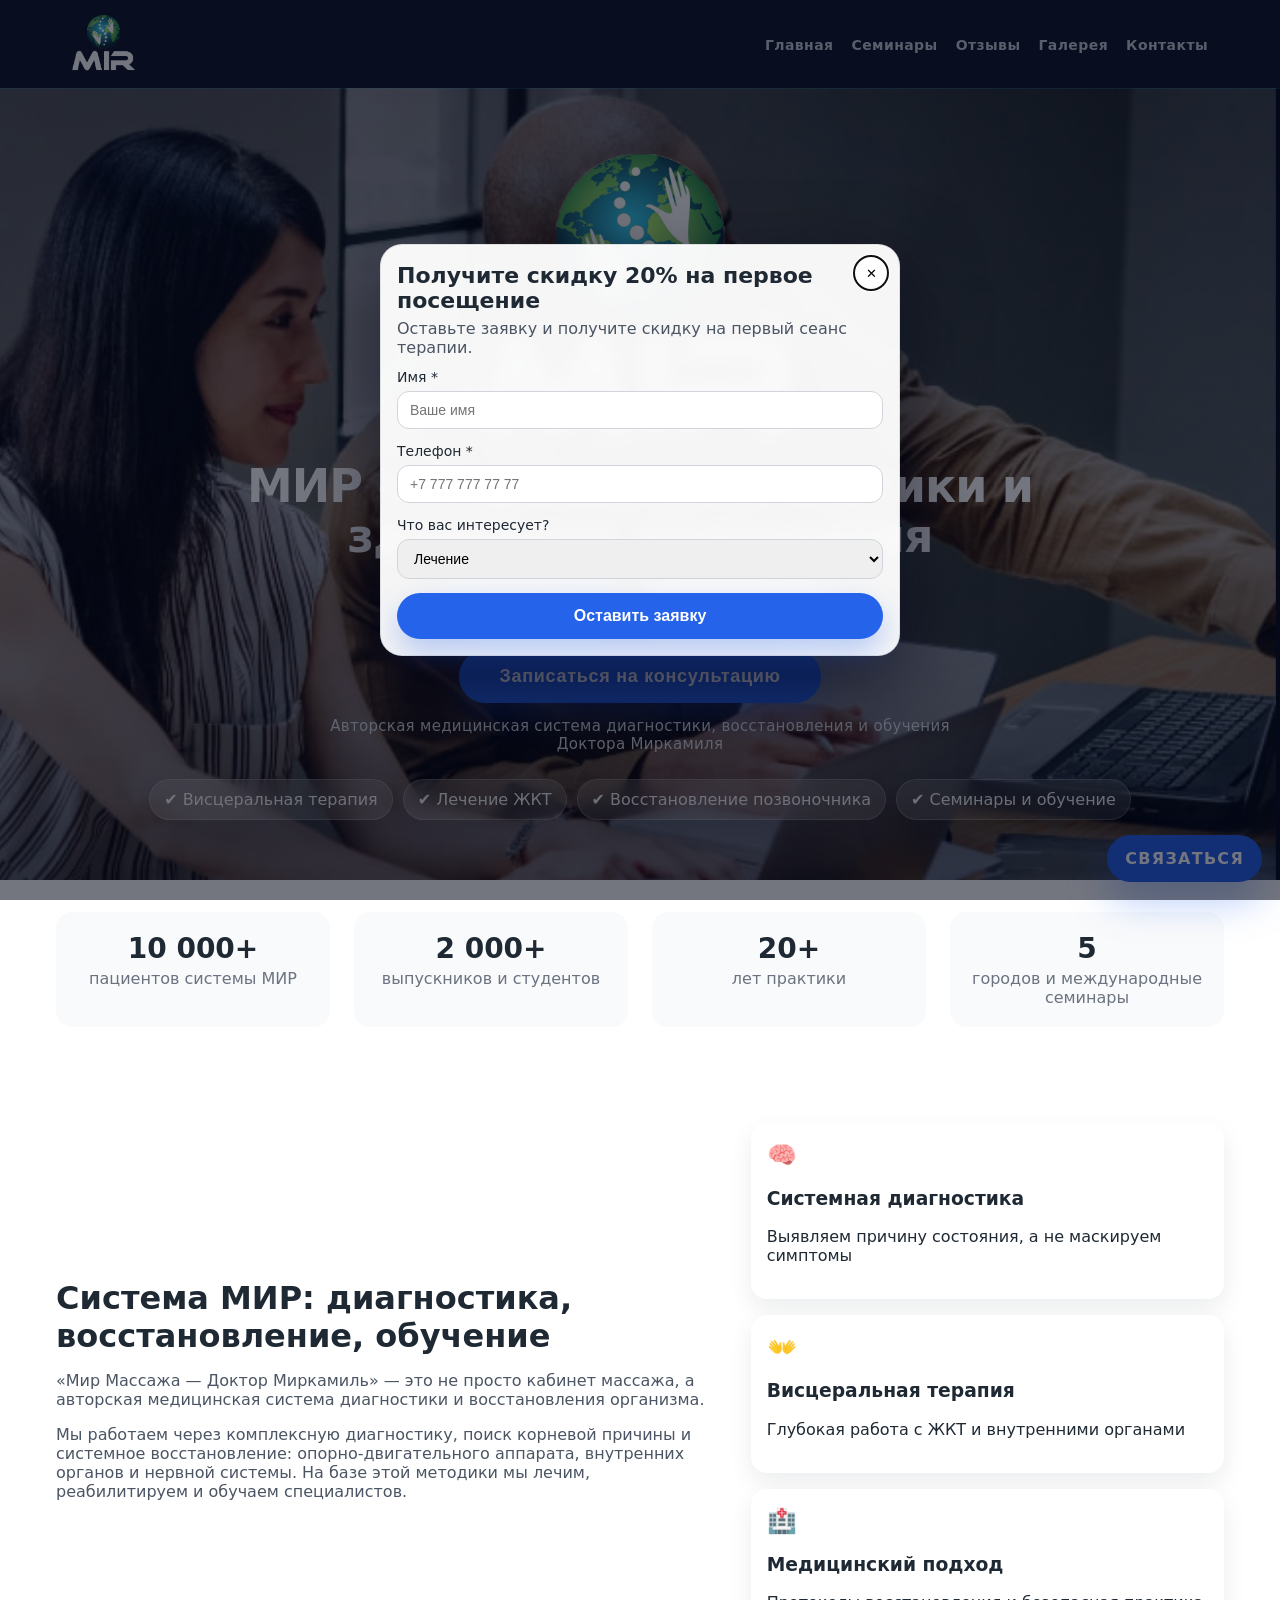
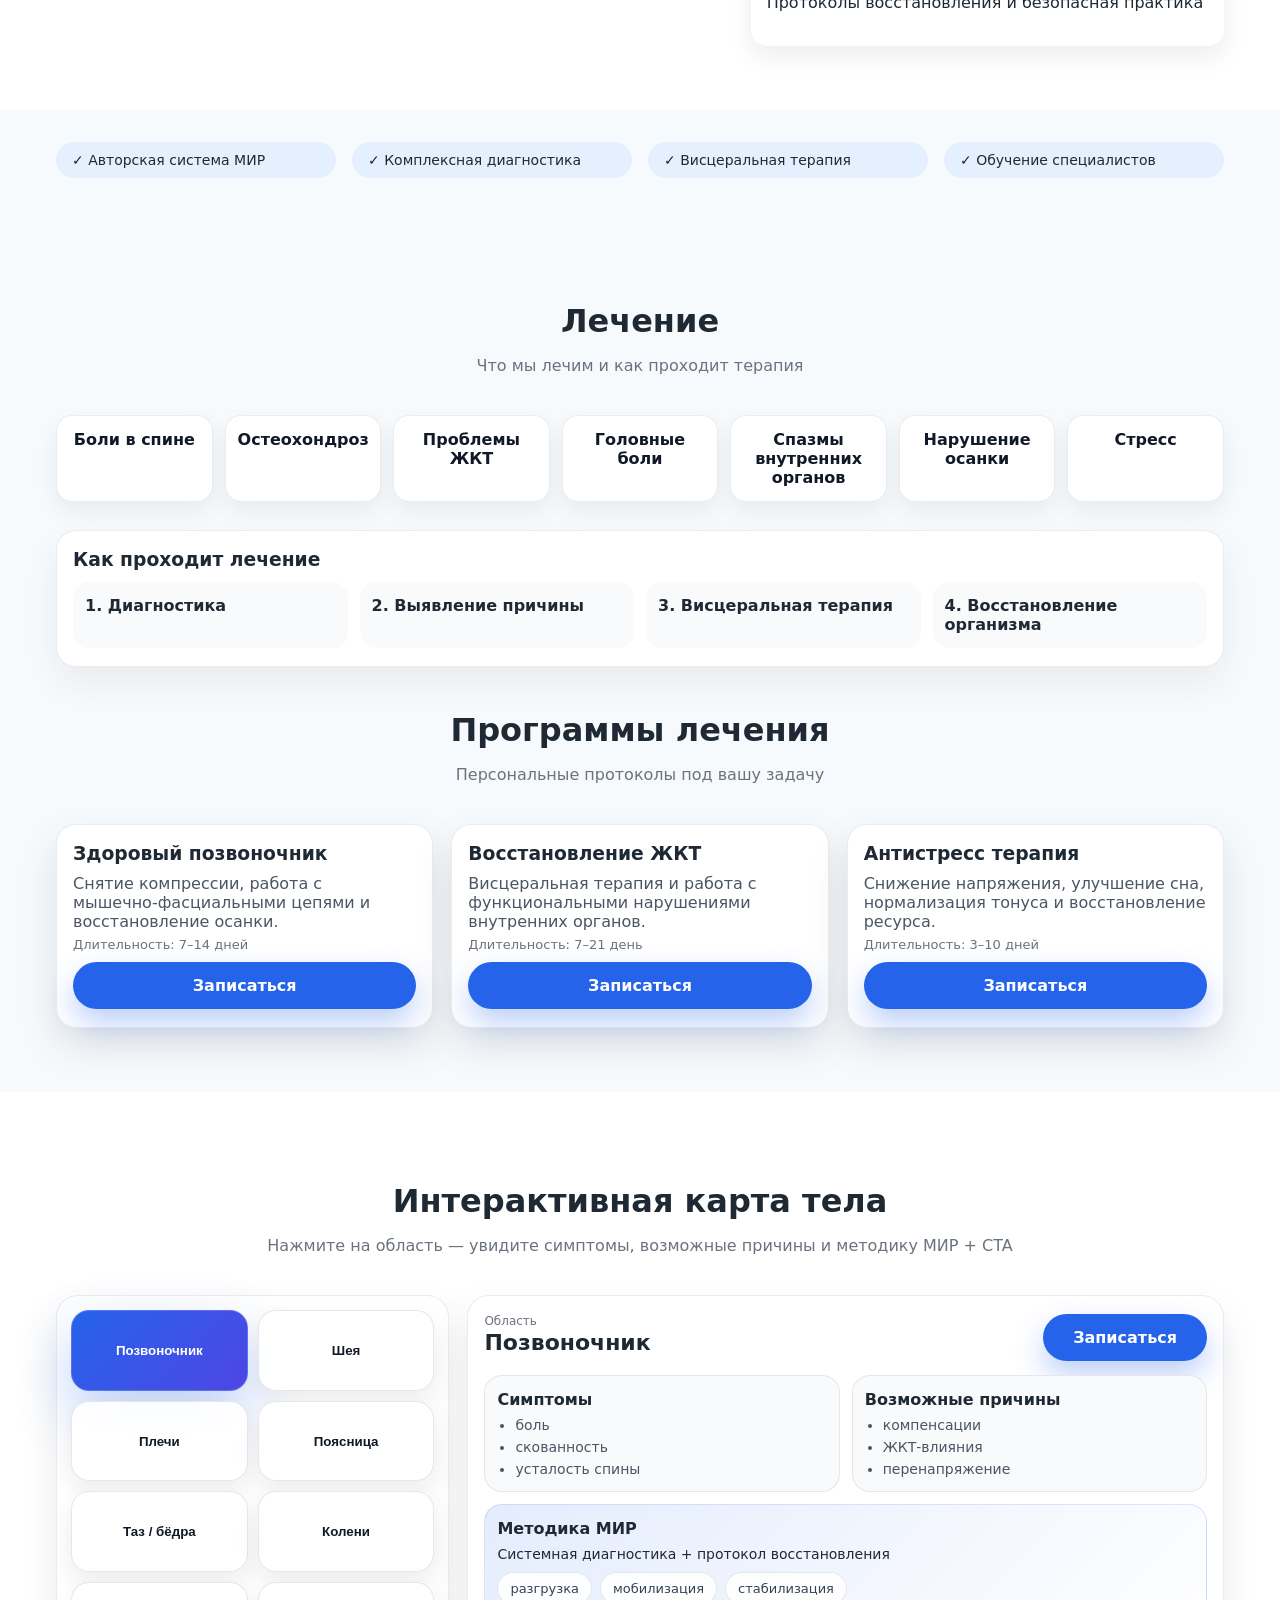
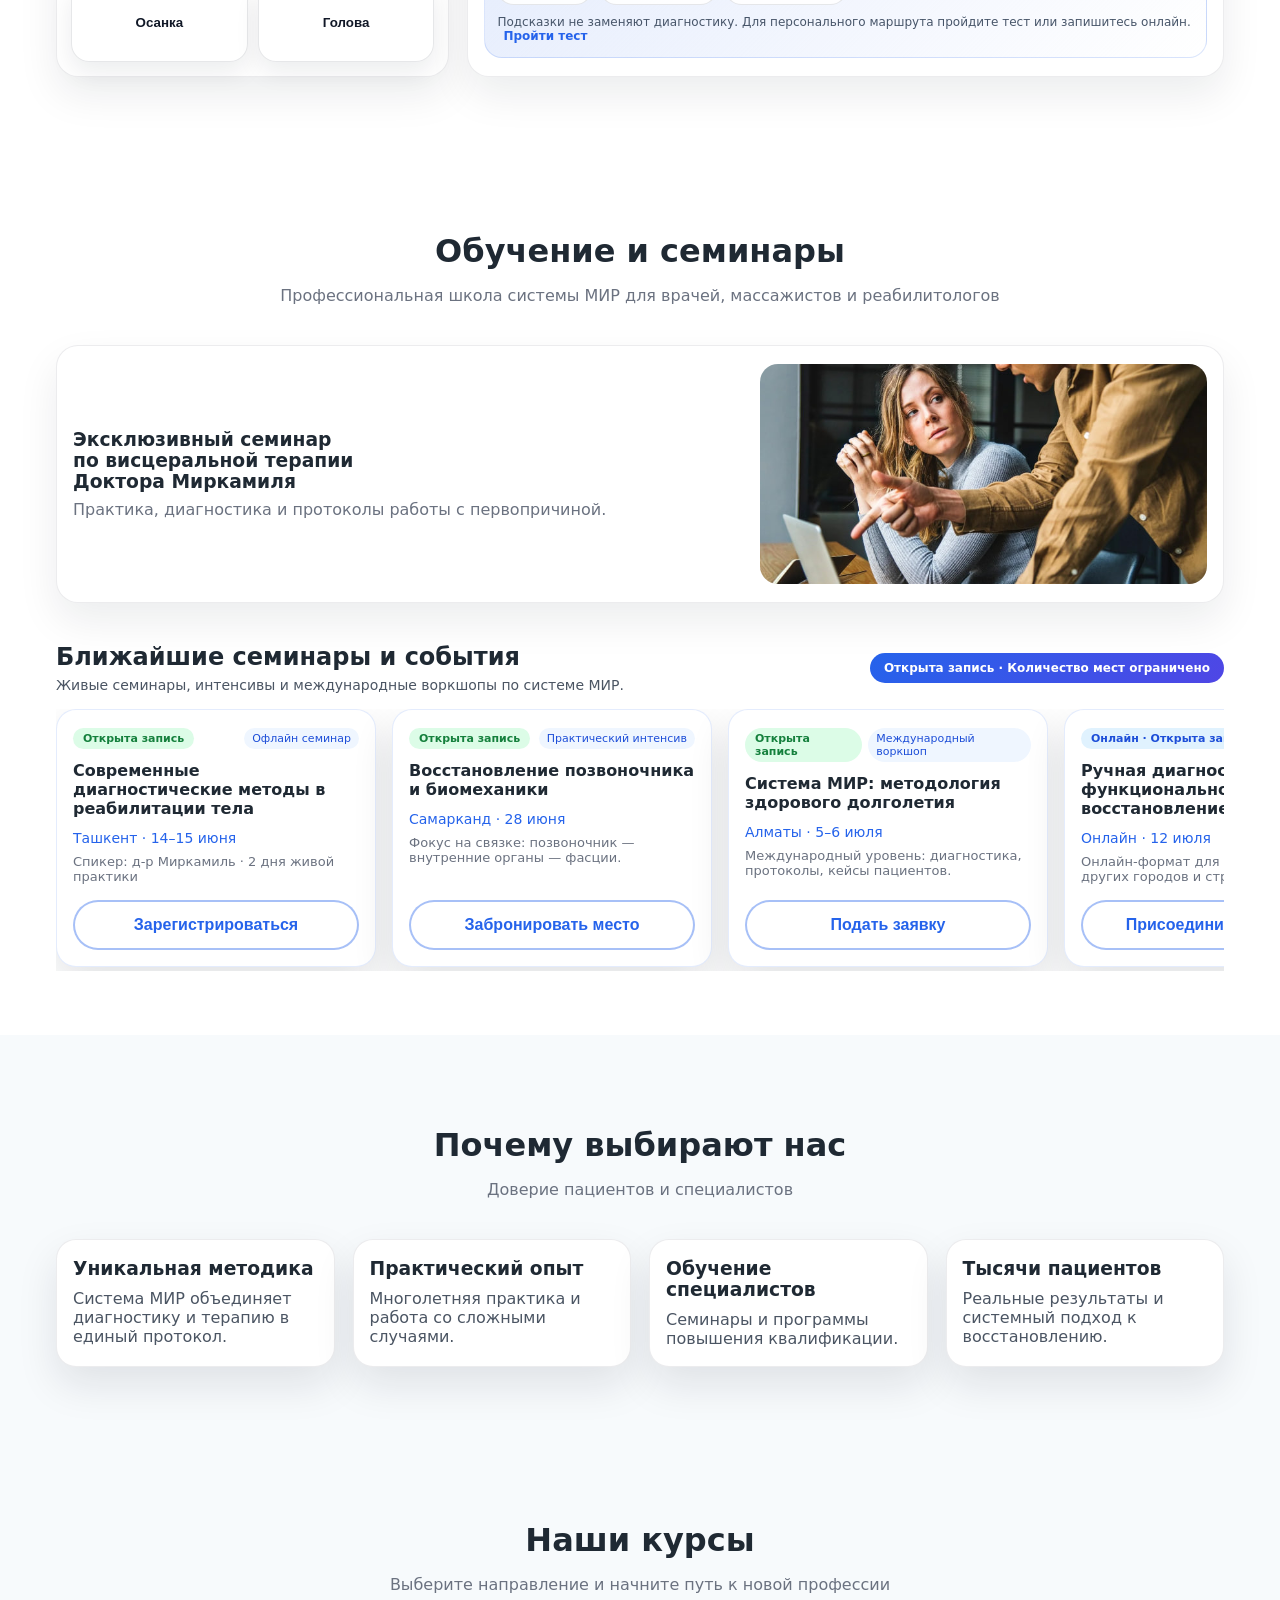
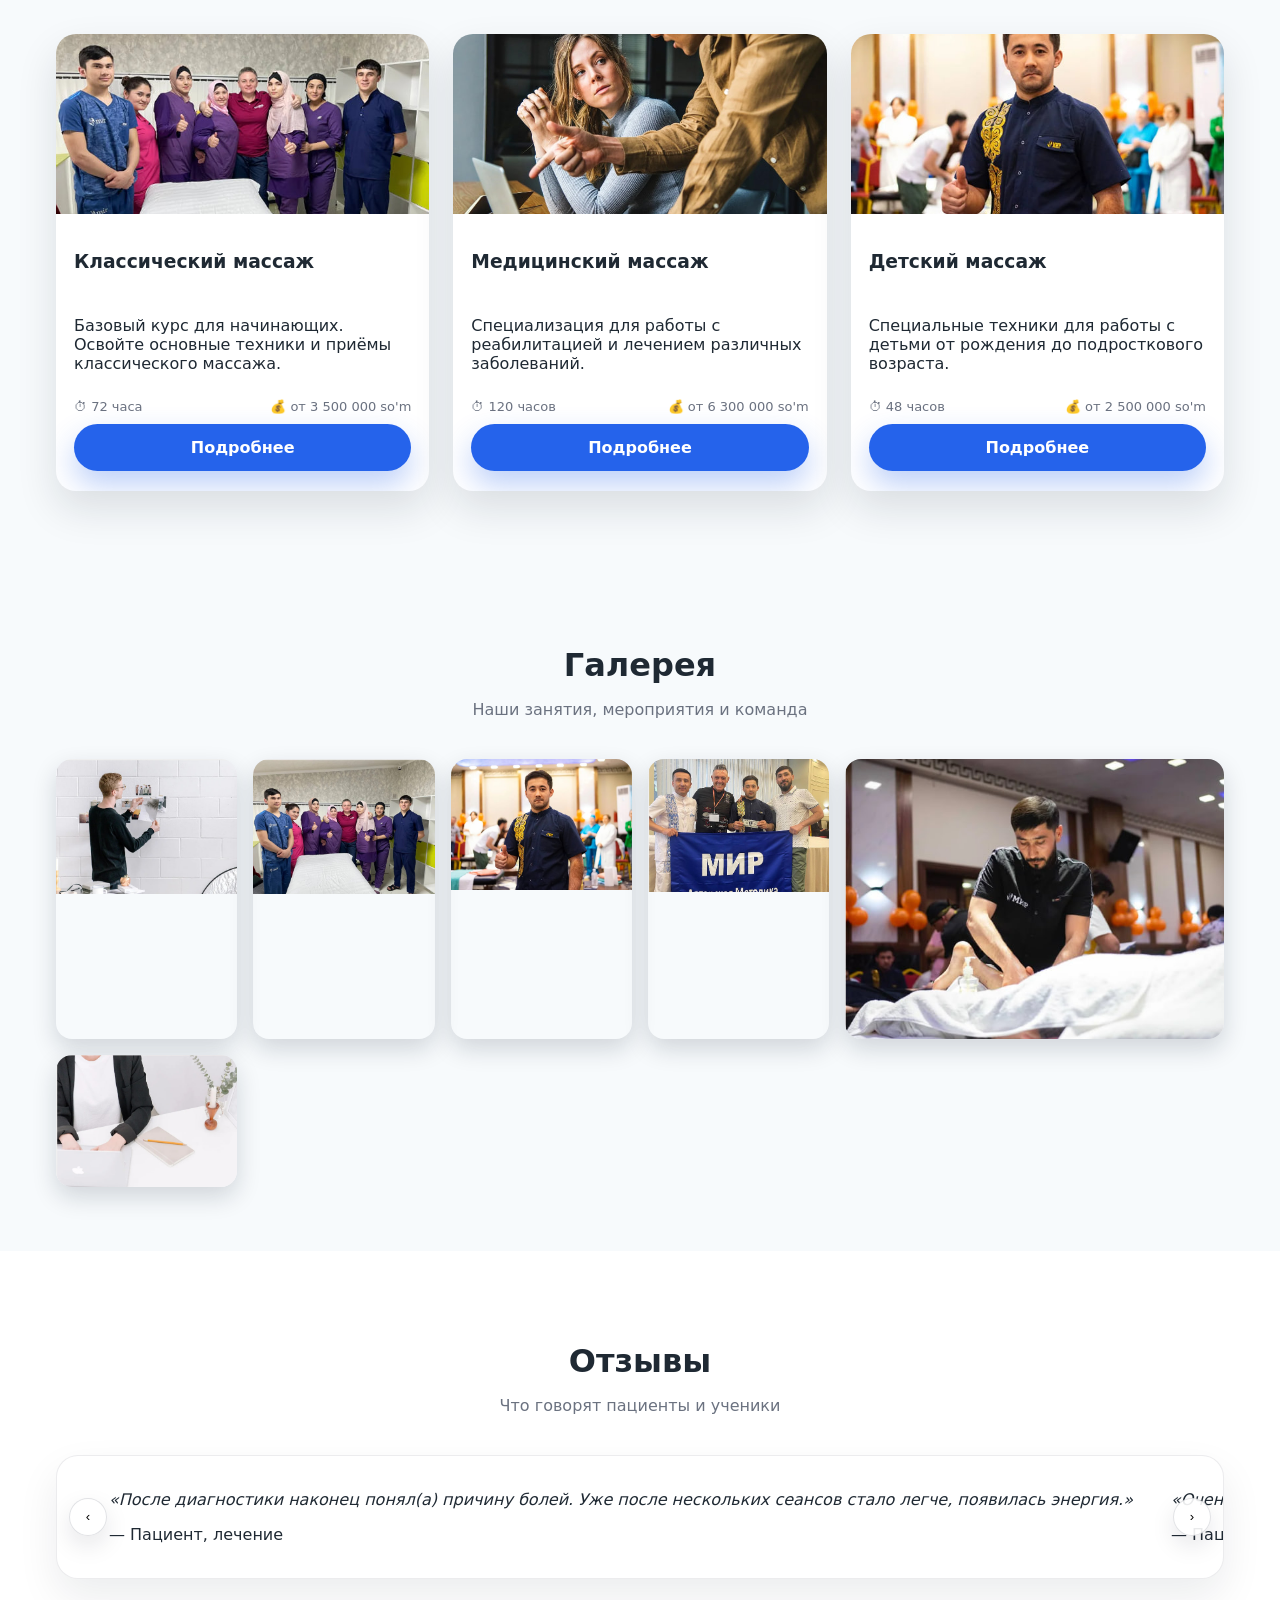
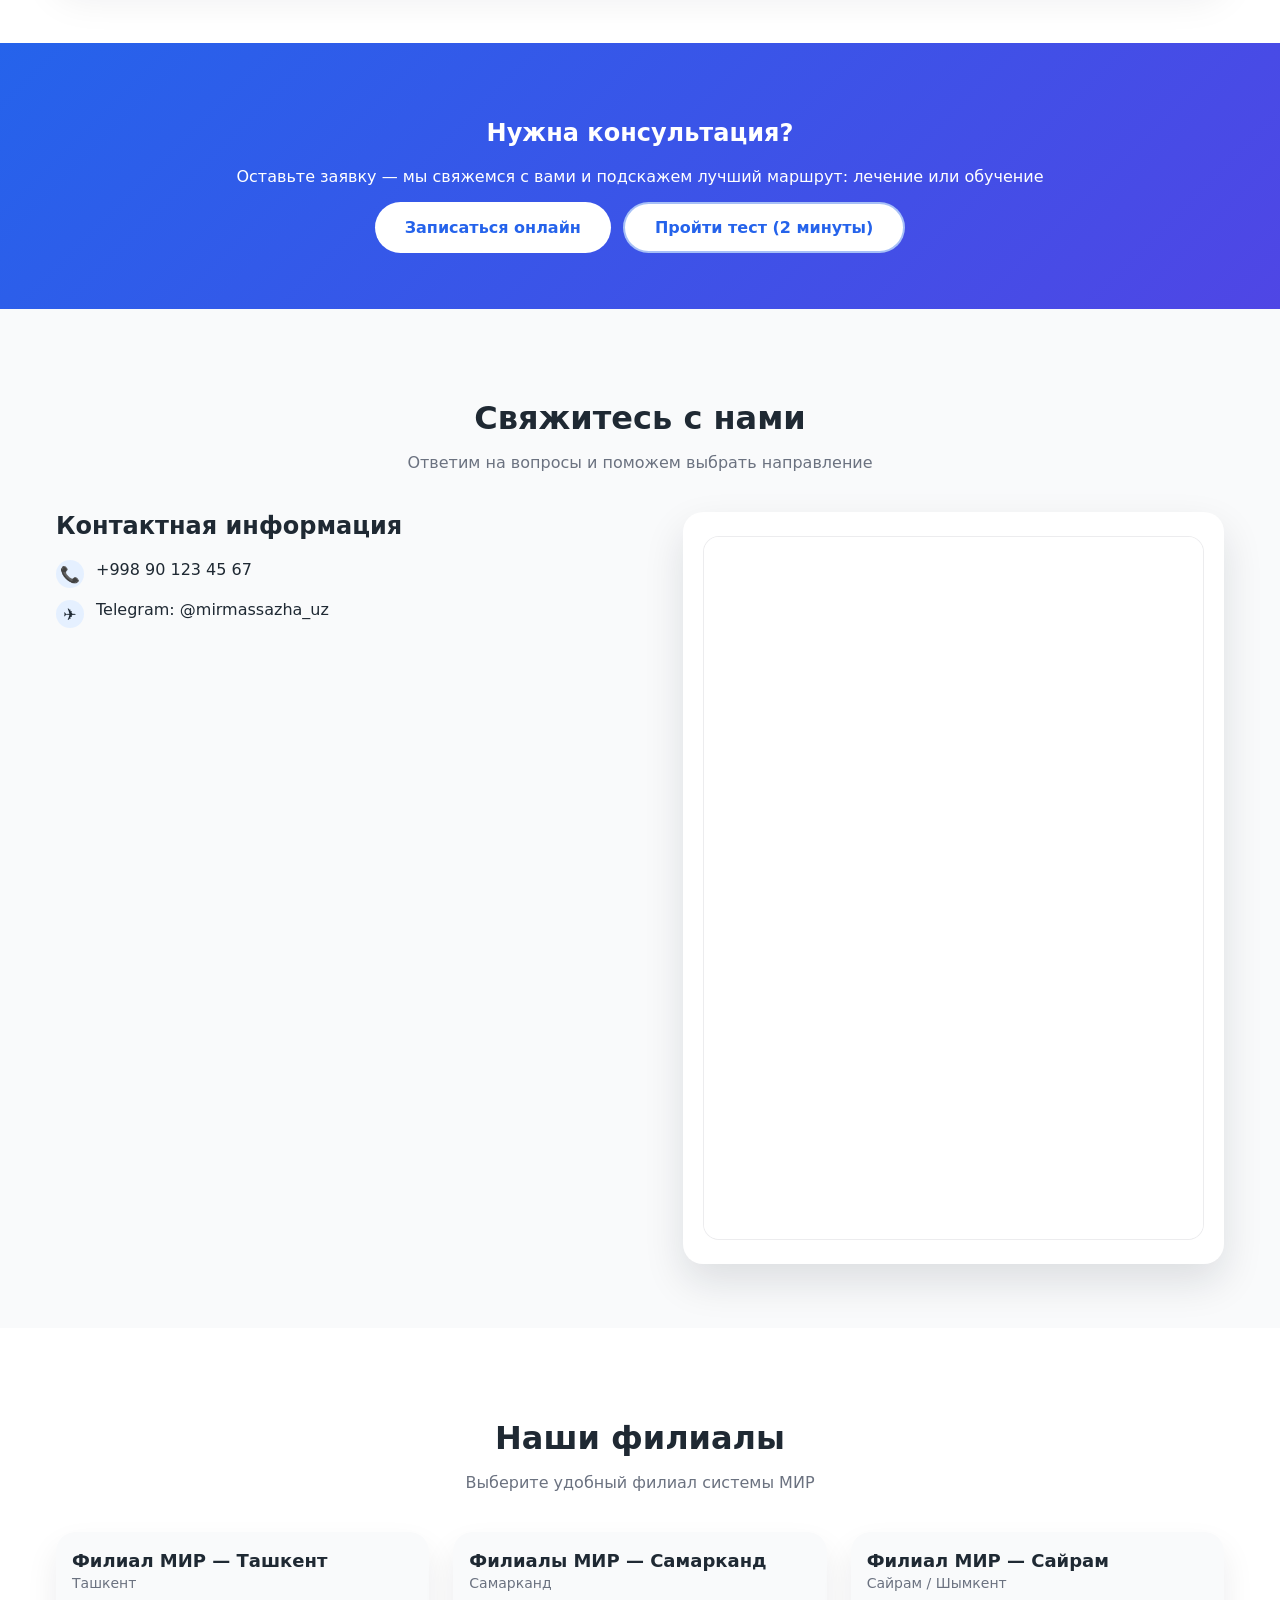
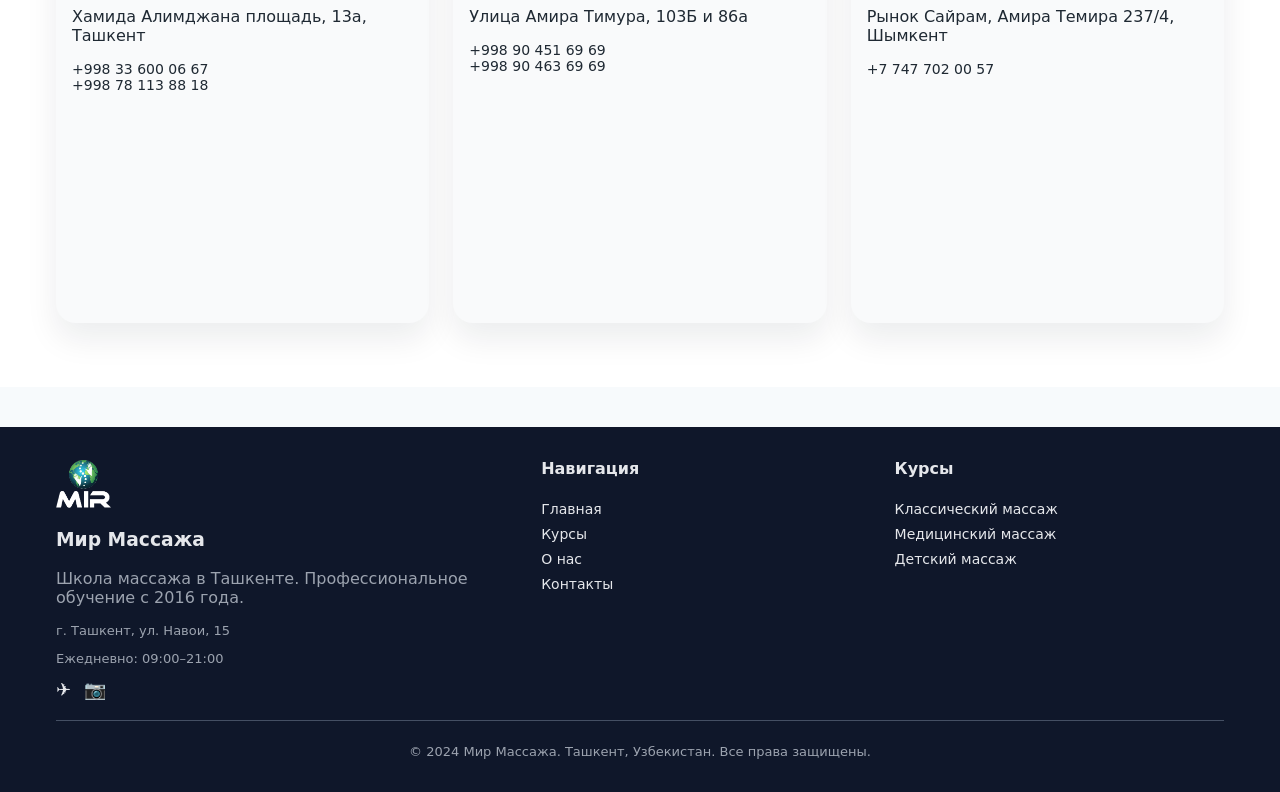
==== commit 2b562142: "0705" ====
--- a/index.html
+++ b/index.html
@@ -5,13 +5,13 @@
   <meta name="viewport" content="width=device-width, initial-scale=1.0">
   <meta http-equiv="Content-Security-Policy" content="default-src 'self'; base-uri 'self'; object-src 'none'; frame-src 'self' https://mirbonus.bitrix24site.ru https://www.google.com https://www.google.com/maps https://maps.google.com; img-src 'self' data: https:; style-src 'self' 'unsafe-inline' https:; script-src 'self' https:; connect-src 'self' https:; upgrade-insecure-requests">
   <meta name="referrer" content="strict-origin-when-cross-origin">
-  <meta name="description" content="Висцеральная терапия и восстановление организма по системе МИР. Центр висцеральной терапии «Мир Массажа — Доктор Миркамиль».">
-  <meta name="keywords" content="висцеральная терапия Алматы, висцеральная терапия, лечение ЖКТ, лечение позвоночника, доктор Миркамиль, система МИР, восстановление организма">
-  <meta property="og:title" content="Висцеральная терапия | Доктор Миркамиль — МИР">
-  <meta property="og:description" content="МИР — система здорового долголетия. Лечение и обучение по авторской методике.">
+  <meta name="description" content="МИР — авторская система диагностики, восстановления и здорового долголетия. Медицинский массаж, висцеральная терапия, реабилитация и обучение специалистов.">
+  <meta name="keywords" content="диагностика организма, восстановление здоровья, висцеральная терапия, медицинский массаж, доктор Миркамиль, система МИР, реабилитация, обучение массажу, семинары по реабилитации">
+  <meta property="og:title" content="МИР — система диагностики и восстановления организма | Доктор Миркамиль">
+  <meta property="og:description" content="Не просто массаж, а авторская медицинская система диагностики и восстановления организма: лечение, реабилитация и обучение специалистов.">
   <meta property="og:type" content="website">
   <meta property="og:locale" content="ru_RU">
-  <title>Висцеральная терапия в Алматы | Доктор Миркамиль</title>
+  <title>МИР — система диагностики, восстановления и обучения | Доктор Миркамиль</title>
   <link rel="stylesheet" href="css/style.css">
 </head>
 <body>
@@ -23,10 +23,11 @@
       </a>
       <nav class="nav">
         <ul class="nav__list">
-          <li><a href="./index.html" class="nav__link">Главная</a></li>
-          <li><a href="./courses.html" class="nav__link">Курсы</a></li>
-          <li><a href="./about.html" class="nav__link">О нас</a></li>
-          <li><a href="./contacts.html" class="nav__link">Контакты</a></li>
+          <li><a href="#hero" class="nav__link">Главная</a></li>
+          <li><a href="#seminars" class="nav__link">Семинары</a></li>
+          <li><a href="#testimonials" class="nav__link">Отзывы</a></li>
+          <li><a href="#gallery" class="nav__link">Галерея</a></li>
+          <li><a href="#contact" class="nav__link">Контакты</a></li>
         </ul>
         <button class="nav__toggle" aria-label="Меню">
           <span></span>
@@ -46,7 +47,7 @@
       <div class="mir-hero__content container">
         <div class="mir-hero__center animate-on-scroll">
           <img src="images/logo.png" alt="Мир Массажа — Доктор Миркамиль" class="mir-hero__logo">
-          <div class="mir-hero__title">МИР — система здорового долголетия</div>
+          <div class="mir-hero__title">МИР — система диагностики и здорового долголетия</div>
           <div class="mir-hero__actions">
             <a href="#treatment" class="btn btn--primary btn--xl">ЛЕЧЕНИЕ</a>
             <a href="#education" class="btn btn--secondary btn--xl">ОБУЧЕНИЕ</a>
@@ -54,7 +55,7 @@
           <div class="mir-hero__actions" style="margin-top: 12px;">
             <button class="btn btn--primary btn--xl js-b24-open" type="button">Записаться на консультацию</button>
           </div>
-          <div class="mir-hero__subtitle">Центр висцеральной терапии<br>Доктора Миркамиля</div>
+          <div class="mir-hero__subtitle">Авторская медицинская система диагностики, восстановления и обучения<br>Доктора Миркамиля</div>
         </div>
 
         <div class="mir-hero__quicklinks">
@@ -63,26 +64,27 @@
           <a class="glass-pill animate-on-scroll" href="#treatment">✔ Восстановление позвоночника</a>
           <a class="glass-pill animate-on-scroll" href="#education">✔ Семинары и обучение</a>
         </div>
+
       </div>
     </section>
 
     <section class="stats-block">
       <div class="stats-block__grid container">
         <div class="stats-block__item animate-on-scroll">
+          <h3>10 000+</h3>
+          <p>пациентов системы МИР</p>
+        </div>
+        <div class="stats-block__item animate-on-scroll">
+          <h3>2 000+</h3>
+          <p>выпускников и студентов</p>
+        </div>
+        <div class="stats-block__item animate-on-scroll">
           <h3>20+</h3>
           <p>лет практики</p>
         </div>
         <div class="stats-block__item animate-on-scroll">
-          <h3>10 000+</h3>
-          <p>пациентов</p>
-        </div>
-        <div class="stats-block__item animate-on-scroll">
-          <h3>16</h3>
-          <p>лечебных методик</p>
-        </div>
-        <div class="stats-block__item animate-on-scroll">
-          <h3>6</h3>
-          <p>диагностических систем</p>
+          <h3>5</h3>
+          <p>городов и международные семинары</p>
         </div>
       </div>
     </section>
@@ -91,9 +93,9 @@
       <div class="container">
         <div class="about__grid">
           <div class="about__content animate-on-scroll">
-            <h2>О центре терапии</h2>
-            <p>«Мир Массажа — Доктор Миркамиль» — центр висцеральной терапии и восстановления организма по системе МИР.</p>
-            <p>Мы работаем через комплексную диагностику, выявление первопричины и системное восстановление — без лишних лекарств и операций, там где это возможно.</p>
+            <h2>Система МИР: диагностика, восстановление, обучение</h2>
+            <p>«Мир Массажа — Доктор Миркамиль» — это не просто кабинет массажа, а авторская медицинская система диагностики и восстановления организма.</p>
+            <p>Мы работаем через комплексную диагностику, поиск корневой причины и системное восстановление: опорно‑двигательного аппарата, внутренних органов и нервной системы. На базе этой методики мы лечим, реабилитируем и обучаем специалистов.</p>
           </div>
           <div class="about__advantages">
             <div class="advantage-card animate-on-scroll">
@@ -182,11 +184,64 @@
       </div>
     </section>
 
+    <section class="section section--alt" id="bodymap">
+      <div class="container">
+        <div class="section-title animate-on-scroll">
+          <h2>Интерактивная карта тела</h2>
+          <p>Нажмите на область — увидите симптомы, возможные причины и методику МИР + CTA</p>
+        </div>
+
+        <div class="mir-bodymap animate-on-scroll" data-bodymap>
+          <div class="mir-bodymap__areas" aria-label="Области тела">
+            <button type="button" class="mir-bodymap__area is-active" data-area="spine">Позвоночник</button>
+            <button type="button" class="mir-bodymap__area" data-area="neck">Шея</button>
+            <button type="button" class="mir-bodymap__area" data-area="shoulders">Плечи</button>
+            <button type="button" class="mir-bodymap__area" data-area="lowerBack">Поясница</button>
+            <button type="button" class="mir-bodymap__area" data-area="hips">Таз / бёдра</button>
+            <button type="button" class="mir-bodymap__area" data-area="knees">Колени</button>
+            <button type="button" class="mir-bodymap__area" data-area="posture">Осанка</button>
+            <button type="button" class="mir-bodymap__area" data-area="head">Голова</button>
+          </div>
+
+          <div class="mir-bodymap__panel">
+            <div class="mir-bodymap__panel-top">
+              <div>
+                <div class="mir-bodymap__label">Область</div>
+                <div class="mir-bodymap__title" data-area-title>Позвоночник</div>
+              </div>
+              <a class="btn btn--primary" href="./booking.html" data-area-cta>Записаться</a>
+            </div>
+
+            <div class="mir-bodymap__grid">
+              <div class="mir-bodymap__card">
+                <div class="mir-bodymap__card-title">Симптомы</div>
+                <ul class="mir-bodymap__list" data-area-symptoms></ul>
+              </div>
+              <div class="mir-bodymap__card">
+                <div class="mir-bodymap__card-title">Возможные причины</div>
+                <ul class="mir-bodymap__list" data-area-causes></ul>
+              </div>
+            </div>
+
+            <div class="mir-bodymap__method">
+              <div class="mir-bodymap__card-title">Методика МИР</div>
+              <div class="mir-bodymap__method-text" data-area-method></div>
+              <div class="mir-bodymap__chips" data-area-recs></div>
+              <div class="mir-bodymap__hint">
+                Подсказки не заменяют диагностику. Для персонального маршрута пройдите тест или запишитесь онлайн.
+                <a href="./diagnostic-test.html" class="mir-bodymap__hint-link">Пройти тест</a>
+              </div>
+            </div>
+          </div>
+        </div>
+      </div>
+    </section>
+
     <section class="section section--alt" id="education">
       <div class="container">
         <div class="section-title animate-on-scroll">
-          <h2>Обучение</h2>
-          <p>Эксклюзивные программы доктора Миркамиля</p>
+          <h2>Обучение и семинары</h2>
+          <p>Профессиональная школа системы МИР для врачей, массажистов и реабилитологов</p>
         </div>
 
         <div class="mir-seminar animate-on-scroll">
@@ -197,25 +252,58 @@
           <img src="images/mentor-student.png" alt="Семинар по висцеральной терапии" class="mir-seminar__img">
         </div>
 
-        <div class="mir-programs" style="margin-top: 24px;">
-          <div class="mir-program-card animate-on-scroll">
-            <h3>3‑дневный семинар</h3>
-            <p>Интенсив: базовые подходы и ключевые техники.</p>
-            <div class="mir-program-meta">Формат: офлайн</div>
-            <a class="btn btn--primary" href="#contact">Оставить заявку</a>
-          </div>
-          <div class="mir-program-card animate-on-scroll">
-            <h3>Продвинутый курс</h3>
-            <p>Глубокая диагностика и работа со сложными случаями.</p>
-            <div class="mir-program-meta">Формат: офлайн / практика</div>
-            <a class="btn btn--primary" href="#contact">Оставить заявку</a>
-          </div>
-          <div class="mir-program-card animate-on-scroll">
-            <h3>Персональное обучение</h3>
-            <p>Индивидуальный формат с разбором ваших кейсов.</p>
-            <div class="mir-program-meta">Формат: индивидуально</div>
-            <a class="btn btn--primary" href="#contact">Оставить заявку</a>
-          </div>
+        <div class="seminars-header animate-on-scroll">
+          <div>
+            <h3>Ближайшие семинары и события</h3>
+            <p>Живые семинары, интенсивы и международные воркшопы по системе МИР.</p>
+          </div>
+          <div class="seminars-header__badge">Открыта запись · Количество мест ограничено</div>
+        </div>
+
+        <div class="seminars-list" id="seminars" aria-label="Ближайшие семинары по системе МИР">
+          <article class="seminar-card animate-on-scroll">
+            <div class="seminar-card__top">
+              <span class="seminar-card__status">Открыта запись</span>
+              <span class="seminar-card__type">Офлайн семинар</span>
+            </div>
+            <h4 class="seminar-card__title">Современные диагностические методы в реабилитации тела</h4>
+            <p class="seminar-card__city">Ташкент · 14–15 июня</p>
+            <p class="seminar-card__meta">Спикер: д-р Миркамиль · 2 дня живой практики</p>
+            <button class="btn btn--secondary btn--seminar js-b24-open" type="button">Зарегистрироваться</button>
+          </article>
+
+          <article class="seminar-card animate-on-scroll">
+            <div class="seminar-card__top">
+              <span class="seminar-card__status">Открыта запись</span>
+              <span class="seminar-card__type">Практический интенсив</span>
+            </div>
+            <h4 class="seminar-card__title">Восстановление позвоночника и биомеханики</h4>
+            <p class="seminar-card__city">Самарканд · 28 июня</p>
+            <p class="seminar-card__meta">Фокус на связке: позвоночник — внутренние органы — фасции.</p>
+            <button class="btn btn--secondary btn--seminar js-b24-open" type="button">Забронировать место</button>
+          </article>
+
+          <article class="seminar-card animate-on-scroll">
+            <div class="seminar-card__top">
+              <span class="seminar-card__status">Открыта запись</span>
+              <span class="seminar-card__type">Международный воркшоп</span>
+            </div>
+            <h4 class="seminar-card__title">Система МИР: методология здорового долголетия</h4>
+            <p class="seminar-card__city">Алматы · 5–6 июля</p>
+            <p class="seminar-card__meta">Международный уровень: диагностика, протоколы, кейсы пациентов.</p>
+            <button class="btn btn--secondary btn--seminar js-b24-open" type="button">Подать заявку</button>
+          </article>
+
+          <article class="seminar-card animate-on-scroll">
+            <div class="seminar-card__top">
+              <span class="seminar-card__status seminar-card__status--online">Онлайн · Открыта запись</span>
+              <span class="seminar-card__type">Вебинар</span>
+            </div>
+            <h4 class="seminar-card__title">Ручная диагностика и функциональное восстановление</h4>
+            <p class="seminar-card__city">Онлайн · 12 июля</p>
+            <p class="seminar-card__meta">Онлайн‑формат для специалистов из других городов и стран.</p>
+            <button class="btn btn--secondary btn--seminar js-b24-open" type="button">Присоединиться онлайн</button>
+          </article>
         </div>
       </div>
     </section>
@@ -300,7 +388,7 @@
       </div>
     </section>
 
-    <section class="gallery">
+    <section class="gallery" id="gallery">
       <div class="container">
         <div class="section-title animate-on-scroll">
           <h2>Галерея</h2>
@@ -329,7 +417,7 @@
       </div>
     </section>
 
-    <section class="section testimonials">
+    <section class="section testimonials" id="testimonials">
       <div class="container">
         <div class="section-title animate-on-scroll">
           <h2>Отзывы</h2>
@@ -360,7 +448,10 @@
       <div class="container">
         <h2>Нужна консультация?</h2>
         <p>Оставьте заявку — мы свяжемся с вами и подскажем лучший маршрут: лечение или обучение</p>
-        <button class="btn btn--primary js-b24-open" type="button">Записаться на консультацию</button>
+        <div style="display:flex; gap: 12px; justify-content:center; flex-wrap:wrap;">
+          <a class="btn btn--primary" href="./booking.html">Записаться онлайн</a>
+          <a class="btn btn--secondary" href="./diagnostic-test.html">Пройти тест (2 минуты)</a>
+        </div>
       </div>
     </section>
 
@@ -544,11 +635,18 @@
     <a class="mir-fab__btn" href="https://wa.me/998336000667" target="_blank" rel="noopener">СВЯЗАТЬСЯ</a>
   </div>
 
+  <div class="mir-mobile-cta" aria-label="Быстрые действия">
+    <a class="mir-mobile-cta__btn" href="https://wa.me/998336000667" target="_blank" rel="noopener">WhatsApp</a>
+    <a class="mir-mobile-cta__btn" href="tel:+998336000667">Звонок</a>
+    <a class="mir-mobile-cta__btn mir-mobile-cta__btn--primary" href="./booking.html">Запись</a>
+  </div>
+
   <script src="js/main.js" defer></script>
   <script src="js/animations.js" defer></script>
   <script src="js/carousel.js" defer></script>
   <script src="js/popup.js" defer></script>
   <script src="js/contact-button.js" defer></script>
   <script src="js/bitrix24-iframe.js" defer></script>
+  <script src="js/bodymap.js" defer></script>
 </body>
 </html>
--- a/css/style.css
+++ b/css/style.css
@@ -57,19 +57,147 @@
   color: #6b7280;
 }
 
+.seminars-header {
+  margin-top: 40px;
+  margin-bottom: 16px;
+  display: flex;
+  align-items: flex-start;
+  justify-content: space-between;
+  gap: 16px;
+}
+
+.seminars-header h3 {
+  margin: 0 0 6px;
+  font-size: 24px;
+}
+
+.seminars-header p {
+  margin: 0;
+  color: #4b5563;
+  font-size: 14px;
+}
+
+.seminars-header__badge {
+  align-self: center;
+  padding: 8px 14px;
+  border-radius: 999px;
+  background: linear-gradient(135deg, #2563eb, #4f46e5);
+  color: #ffffff;
+  font-size: 12px;
+  font-weight: 600;
+  white-space: nowrap;
+}
+
+.seminars-list {
+  display: flex;
+  gap: 16px;
+  margin-top: 12px;
+  padding-bottom: 4px;
+  overflow-x: auto;
+  scroll-snap-type: x mandatory;
+  -webkit-overflow-scrolling: touch;
+}
+
+.seminars-list::-webkit-scrollbar {
+  height: 4px;
+}
+
+.seminars-list::-webkit-scrollbar-track {
+  background: transparent;
+}
+
+.seminars-list::-webkit-scrollbar-thumb {
+  background: rgba(148, 163, 184, 0.7);
+  border-radius: 999px;
+}
+
+.seminar-card {
+  min-width: 260px;
+  max-width: 320px;
+  flex: 0 0 auto;
+  scroll-snap-align: start;
+  background-color: #ffffff;
+  border-radius: 20px;
+  padding: 18px 16px 16px;
+  box-shadow: 0 18px 40px rgba(15, 23, 42, 0.12);
+  border: 1px solid rgba(37, 99, 235, 0.12);
+  display: flex;
+  flex-direction: column;
+  gap: 8px;
+  transition: transform 0.28s cubic-bezier(.16,1,.3,1), box-shadow 0.28s ease, border-color 0.22s ease;
+}
+
+.seminar-card:hover {
+  transform: translateY(-4px);
+  box-shadow: 0 24px 50px rgba(37, 99, 235, 0.24);
+  border-color: rgba(37, 99, 235, 0.35);
+}
+
+.seminar-card__top {
+  display: flex;
+  justify-content: space-between;
+  align-items: center;
+  gap: 6px;
+  font-size: 11px;
+}
+
+.seminar-card__status {
+  padding: 4px 10px;
+  border-radius: 999px;
+  background-color: #dcfce7;
+  color: #15803d;
+  font-weight: 600;
+}
+
+.seminar-card__status--online {
+  background-color: #e0f2fe;
+  color: #1d4ed8;
+}
+
+.seminar-card__type {
+  padding: 4px 8px;
+  border-radius: 999px;
+  background-color: #eff6ff;
+  color: #1d4ed8;
+}
+
+.seminar-card__title {
+  margin: 4px 0;
+  font-size: 16px;
+}
+
+.seminar-card__city {
+  margin: 0;
+  font-size: 14px;
+  color: #2563eb;
+  font-weight: 500;
+}
+
+.seminar-card__meta {
+  margin: 0 0 8px;
+  font-size: 13px;
+  color: #6b7280;
+}
+
+.btn--seminar {
+  margin-top: auto;
+  width: 100%;
+  font-size: 14px;
+}
+
 .header {
   position: sticky;
   top: 0;
   z-index: 50;
-  background-color: #ffffff;
-  box-shadow: 0 1px 3px rgba(15, 23, 42, 0.08);
+  background-color: #0f172a;
+  box-shadow: 0 1px 0 rgba(56, 189, 248, 0.18);
 }
 
 .header__inner {
   display: flex;
   align-items: center;
   justify-content: space-between;
-  padding: 12px 16px;
+  padding: 14px 32px;
 }
 
 .header__logo-link {
@@ -79,35 +207,79 @@
 }
 
 .header__logo {
-  height: 66px;
+  height: 60px;
   width: auto;
 }
 
 .header__brand-text {
-  font-weight: 900;
-  letter-spacing: 0.14em;
-  color: #0b1220;
-  text-transform: uppercase;
-  font-size: 16px;
-  line-height: 1;
+  display: none;
 }
 
 .nav__list {
   display: flex;
-  gap: 24px;
+  gap: 18px;
   list-style: none;
   margin: 0;
   padding: 0;
 }
 
+.nav {
+  display: flex;
+  align-items: center;
+  gap: 10px;
+}
+
+.header__register {
+  display: inline-flex;
+  align-items: center;
+  justify-content: center;
+  min-height: 44px;
+  padding: 0 18px;
+  border-radius: 999px;
+  background: linear-gradient(135deg, #2563eb, #3b82f6);
+  color: #ffffff;
+  font-weight: 800;
+  letter-spacing: 0.01em;
+  box-shadow: 0 14px 30px rgba(37, 99, 235, 0.32);
+  transition: transform 0.12s ease, box-shadow 0.16s ease;
+}
+
+.header__register:hover {
+  transform: translateY(-1px);
+  box-shadow: 0 18px 34px rgba(37, 99, 235, 0.42);
+}
+
+.header__account {
+  width: 44px;
+  height: 44px;
+  border-radius: 999px;
+  border: 1px solid rgba(255, 255, 255, 0.26);
+  background: rgba(255, 255, 255, 0.12);
+  color: #ffffff;
+  font-size: 20px;
+  display: inline-flex;
+  align-items: center;
+  justify-content: center;
+  backdrop-filter: blur(8px);
+  -webkit-backdrop-filter: blur(8px);
+  transition: transform 0.12s ease, background-color 0.18s ease;
+}
+
+.header__account:hover {
+  transform: translateY(-1px);
+  background: rgba(255, 255, 255, 0.2);
+}
+
 .nav__link {
+  font-family: "General Sans", system-ui, -apple-system, BlinkMacSystemFont, "Segoe UI", sans-serif;
   font-size: 14px;
-  font-weight: 500;
-  color: #4b5563;
+  font-weight: 600;
+  color: rgba(226, 232, 240, 0.86);
+  letter-spacing: 0.03em;
 }
 
 .nav__link:hover {
-  color: #2563eb;
+  color: #ffffff;
 }
 
 .nav__toggle {
@@ -122,7 +294,7 @@
   display: block;
   width: 22px;
   height: 2px;
-  background: #1f2933;
+  background: #e5e7eb;
   margin: 4px 0;
   border-radius: 2px;
 }
@@ -181,7 +353,7 @@
   font-weight: 600;
   border: none;
   cursor: pointer;
-  transition: transform 0.1s ease, box-shadow 0.1s ease, background-color 0.2s ease, color 0.2s ease;
+  transition: transform 0.18s cubic-bezier(.16,1,.3,1), box-shadow 0.22s ease, background-color 0.2s ease, color 0.2s ease;
 }
 
 .btn--primary {
@@ -205,6 +377,15 @@
   padding: 16px 40px;
   font-size: 18px;
   letter-spacing: 0.04em;
+}
+
+.btn--register-main {
+  min-width: min(100%, 360px);
+  min-height: 62px;
+  font-size: 34px;
+  letter-spacing: 0.01em;
+  font-weight: 900;
+  box-shadow: 0 22px 48px rgba(37, 99, 235, 0.4);
 }
 
 .btn:active {
@@ -241,8 +422,8 @@
 
 .animate-on-scroll {
   opacity: 0;
-  transform: translateY(14px);
-  transition: opacity 600ms ease, transform 600ms ease;
+  transform: translateY(12px);
+  transition: opacity 700ms cubic-bezier(.16,1,.3,1), transform 700ms cubic-bezier(.16,1,.3,1);
 }
 
 .animate-on-scroll.is-visible {
@@ -623,6 +804,815 @@
   background: #1d4ed8;
 }
 
+/* Premium mobile sticky CTA */
+.mir-mobile-cta {
+  position: fixed;
+  left: 12px;
+  right: 12px;
+  bottom: calc(12px + env(safe-area-inset-bottom));
+  z-index: 950;
+  display: none;
+  gap: 10px;
+  padding: 10px;
+  border-radius: 20px;
+  background: rgba(255, 255, 255, 0.82);
+  border: 1px solid rgba(15, 23, 42, 0.10);
+  box-shadow: 0 22px 60px rgba(2, 6, 23, 0.22);
+  backdrop-filter: blur(12px);
+  -webkit-backdrop-filter: blur(12px);
+}
+
+.mir-mobile-cta__btn {
+  flex: 1;
+  text-align: center;
+  padding: 12px 10px;
+  border-radius: 16px;
+  background: rgba(255, 255, 255, 0.92);
+  border: 1px solid rgba(15, 23, 42, 0.10);
+  font-weight: 800;
+  letter-spacing: 0.02em;
+  font-size: 13px;
+}
+
+.mir-mobile-cta__btn--primary {
+  background: #2563eb;
+  color: #ffffff;
+  border-color: rgba(37, 99, 235, 0.35);
+  box-shadow: 0 18px 40px rgba(37, 99, 235, 0.26);
+}
+
+.mir-mobile-cta__btn:active {
+  transform: translateY(1px);
+}
+
+/* Body map */
+.mir-bodymap {
+  display: grid;
+  grid-template-columns: minmax(0, 0.52fr) minmax(0, 1fr);
+  gap: 18px;
+  align-items: stretch;
+}
+
+.mir-bodymap__areas {
+  background: #ffffff;
+  border-radius: 22px;
+  padding: 14px;
+  border: 1px solid rgba(15, 23, 42, 0.08);
+  box-shadow: 0 18px 40px rgba(15, 23, 42, 0.08);
+  display: grid;
+  grid-template-columns: repeat(2, minmax(0, 1fr));
+  gap: 10px;
+}
+
+.mir-bodymap__area {
+  border-radius: 18px;
+  border: 1px solid rgba(15, 23, 42, 0.10);
+  background: rgba(255, 255, 255, 0.92);
+  padding: 12px 12px;
+  cursor: pointer;
+  font-weight: 800;
+  color: #111827;
+  box-shadow: 0 10px 25px rgba(15, 23, 42, 0.08);
+  transition: transform 0.12s ease, box-shadow 0.12s ease, background-color 0.18s ease, border-color 0.18s ease;
+}
+
+.mir-bodymap__area:hover {
+  transform: translateY(-2px);
+  border-color: rgba(37, 99, 235, 0.28);
+  box-shadow: 0 20px 45px rgba(37, 99, 235, 0.18);
+}
+
+.mir-bodymap__area.is-active {
+  background: linear-gradient(135deg, #2563eb, #4f46e5);
+  color: #ffffff;
+  border-color: rgba(255, 255, 255, 0.18);
+  box-shadow: 0 24px 55px rgba(37, 99, 235, 0.30);
+}
+
+.mir-bodymap__panel {
+  background: #ffffff;
+  border-radius: 22px;
+  padding: 18px 16px;
+  border: 1px solid rgba(15, 23, 42, 0.08);
+  box-shadow: 0 18px 40px rgba(15, 23, 42, 0.08);
+}
+
+.mir-bodymap__panel-top {
+  display: flex;
+  align-items: flex-start;
+  justify-content: space-between;
+  gap: 12px;
+}
+
+.mir-bodymap__label {
+  font-size: 12px;
+  color: #6b7280;
+}
+
+.mir-bodymap__title {
+  font-size: 22px;
+  font-weight: 800;
+  margin-top: 2px;
+}
+
+.mir-bodymap__grid {
+  margin-top: 14px;
+  display: grid;
+  grid-template-columns: repeat(2, minmax(0, 1fr));
+  gap: 12px;
+}
+
+.mir-bodymap__card {
+  border-radius: 18px;
+  border: 1px solid rgba(15, 23, 42, 0.08);
+  background: #f9fafb;
+  padding: 14px 12px;
+}
+
+.mir-bodymap__card-title {
+  font-weight: 900;
+  margin-bottom: 8px;
+}
+
+.mir-bodymap__list {
+  margin: 0;
+  padding-left: 18px;
+  color: #4b5563;
+  font-size: 14px;
+  display: grid;
+  gap: 6px;
+}
+
+.mir-bodymap__method {
+  margin-top: 12px;
+  border-radius: 18px;
+  border: 1px solid rgba(37, 99, 235, 0.16);
+  background: linear-gradient(135deg, rgba(37, 99, 235, 0.12), rgba(255, 255, 255, 0.9));
+  padding: 14px 12px;
+}
+
+.mir-bodymap__method-text {
+  color: #1f2933;
+  font-size: 14px;
+  margin-top: 2px;
+}
+
+.mir-bodymap__chips {
+  margin-top: 10px;
+  display: flex;
+  flex-wrap: wrap;
+  gap: 8px;
+}
+
+.mir-bodymap__chip {
+  border-radius: 999px;
+  padding: 8px 12px;
+  background: rgba(255, 255, 255, 0.9);
+  border: 1px solid rgba(15, 23, 42, 0.10);
+  font-size: 13px;
+  color: #334155;
+}
+
+.mir-bodymap__hint {
+  margin-top: 10px;
+  font-size: 12px;
+  color: #475569;
+}
+
+.mir-bodymap__hint-link {
+  margin-left: 6px;
+  color: #2563eb;
+  font-weight: 800;
+}
+
+/* Booking / test layout */
+.mir-booking,
+.mir-test {
+  background: #ffffff;
+  border-radius: 22px;
+  padding: 18px 16px;
+  border: 1px solid rgba(15, 23, 42, 0.08);
+  box-shadow: 0 18px 40px rgba(15, 23, 42, 0.10);
+}
+
+.mir-booking__head,
+.mir-test__head {
+  display: flex;
+  align-items: flex-start;
+  justify-content: space-between;
+  gap: 12px;
+}
+
+.mir-booking__badge,
+.mir-test__badge {
+  padding: 8px 12px;
+  border-radius: 999px;
+  background: #eff6ff;
+  border: 1px solid rgba(37, 99, 235, 0.18);
+  color: #1d4ed8;
+  font-weight: 900;
+  font-size: 12px;
+  white-space: nowrap;
+}
+
+.mir-booking__progress,
+.mir-test__progress {
+  margin-top: 14px;
+  height: 10px;
+  border-radius: 999px;
+  background: rgba(148, 163, 184, 0.22);
+  overflow: hidden;
+}
+
+.mir-booking__progress-bar,
+.mir-test__progress-bar {
+  height: 100%;
+  width: 0%;
+  background: linear-gradient(135deg, #2563eb, #4f46e5);
+  transition: width 280ms ease;
+}
+
+.mir-booking__body {
+  margin-top: 16px;
+  display: grid;
+  grid-template-columns: minmax(0, 1fr) minmax(0, 0.42fr);
+  gap: 14px;
+  align-items: start;
+}
+
+.mir-booking__stage {
+  border-radius: 18px;
+  border: 1px solid rgba(15, 23, 42, 0.08);
+  background: #f9fafb;
+  padding: 14px 12px;
+  min-height: 260px;
+}
+
+.mir-booking__summary {
+  border-radius: 18px;
+  border: 1px solid rgba(15, 23, 42, 0.08);
+  background: #ffffff;
+  padding: 14px 12px;
+  box-shadow: 0 16px 36px rgba(15, 23, 42, 0.06);
+}
+
+.mir-booking__summary-title {
+  font-weight: 900;
+}
+
+.mir-booking__summary-grid {
+  margin-top: 10px;
+  display: grid;
+  gap: 8px;
+  font-size: 13px;
+  color: #334155;
+}
+
+.mir-kv {
+  display: flex;
+  justify-content: space-between;
+  gap: 10px;
+}
+
+.mir-kv strong {
+  color: #0f172a;
+}
+
+.mir-booking__actions,
+.mir-test__actions {
+  margin-top: 14px;
+  display: flex;
+  justify-content: space-between;
+  gap: 10px;
+}
+
+.mir-choice-grid {
+  display: grid;
+  grid-template-columns: repeat(2, minmax(0, 1fr));
+  gap: 10px;
+}
+
+.mir-choice {
+  border-radius: 18px;
+  border: 1px solid rgba(15, 23, 42, 0.10);
+  background: rgba(255, 255, 255, 0.9);
+  padding: 12px 12px;
+  cursor: pointer;
+  text-align: left;
+  transition: transform 0.12s ease, box-shadow 0.12s ease, border-color 0.18s ease;
+  box-shadow: 0 10px 25px rgba(15, 23, 42, 0.06);
+}
+
+.mir-choice:hover {
+  transform: translateY(-2px);
+  border-color: rgba(37, 99, 235, 0.28);
+  box-shadow: 0 20px 45px rgba(37, 99, 235, 0.16);
+}
+
+.mir-choice.is-active {
+  background: linear-gradient(135deg, #2563eb, #4f46e5);
+  color: #ffffff;
+  border-color: rgba(255, 255, 255, 0.18);
+  box-shadow: 0 24px 55px rgba(37, 99, 235, 0.30);
+}
+
+.mir-choice__title {
+  font-weight: 900;
+}
+
+.mir-choice__desc {
+  margin-top: 4px;
+  font-size: 13px;
+  opacity: 0.9;
+}
+
+.mir-field {
+  display: grid;
+  gap: 6px;
+  margin-top: 10px;
+}
+
+.mir-field label {
+  font-size: 13px;
+  font-weight: 700;
+  color: #334155;
+}
+
+.mir-field input,
+.mir-field select {
+  padding: 10px 12px;
+  border-radius: 14px;
+  border: 1px solid #d1d5db;
+  font-size: 14px;
+  outline: none;
+}
+
+.mir-field input:focus,
+.mir-field select:focus {
+  border-color: #2563eb;
+  box-shadow: 0 0 0 1px rgba(37, 99, 235, 0.2);
+}
+
+.mir-test__body {
+  margin-top: 16px;
+  border-radius: 18px;
+  border: 1px solid rgba(15, 23, 42, 0.08);
+  background: #f9fafb;
+  padding: 14px 12px;
+}
+
+.mir-scale {
+  display: grid;
+  gap: 8px;
+}
+
+.mir-scale input[type="range"] {
+  width: 100%;
+  accent-color: #2563eb;
+}
+
+.mir-result {
+  display: grid;
+  grid-template-columns: repeat(2, minmax(0, 1fr));
+  gap: 12px;
+}
+
+.mir-result__box {
+  border-radius: 18px;
+  border: 1px solid rgba(15, 23, 42, 0.08);
+  background: #ffffff;
+  padding: 14px 12px;
+}
+
+.mir-risk {
+  display: inline-flex;
+  align-items: center;
+  gap: 8px;
+  padding: 8px 12px;
+  border-radius: 999px;
+  font-weight: 900;
+  font-size: 12px;
+  border: 1px solid;
+}
+
+.mir-risk--low { background: #ecfdf5; border-color: #bbf7d0; color: #047857; }
+.mir-risk--mid { background: #fffbeb; border-color: #fde68a; color: #b45309; }
+.mir-risk--high { background: #fef2f2; border-color: #fecaca; color: #b91c1c; }
+
+/* Auth + dashboard */
+.mir-auth {
+  background: #ffffff;
+  border-radius: 22px;
+  padding: 18px 16px;
+  border: 1px solid rgba(15, 23, 42, 0.08);
+  box-shadow: 0 18px 40px rgba(15, 23, 42, 0.10);
+}
+
+.mir-auth-wrap {
+  max-width: 560px;
+  margin: 0 auto;
+}
+
+.mir-auth__tabs {
+  display: flex;
+  gap: 8px;
+  flex-wrap: wrap;
+}
+
+.mir-auth__tab {
+  padding: 10px 14px;
+  border-radius: 999px;
+  border: 1px solid rgba(15, 23, 42, 0.10);
+  background: rgba(255, 255, 255, 0.92);
+  cursor: pointer;
+  font-weight: 900;
+}
+
+.mir-auth__tab.is-active {
+  background: linear-gradient(135deg, #2563eb, #4f46e5);
+  color: #ffffff;
+  border-color: rgba(255, 255, 255, 0.18);
+  box-shadow: 0 22px 55px rgba(37, 99, 235, 0.28);
+}
+
+.mir-auth__panel {
+  margin-top: 14px;
+  border-radius: 18px;
+  border: 1px solid rgba(15, 23, 42, 0.08);
+  background: #f9fafb;
+  padding: 14px 12px;
+}
+
+.mir-auth__form {
+  display: grid;
+  gap: 12px;
+}
+
+.mir-auth__title {
+  font-weight: 900;
+  font-size: 18px;
+}
+
+.mir-auth__desc {
+  color: #6b7280;
+  font-size: 14px;
+}
+
+.mir-auth__error {
+  min-height: 16px;
+  color: #dc2626;
+  font-size: 12px;
+  font-weight: 700;
+}
+
+.mir-auth__hintline {
+  font-size: 13px;
+  color: #475569;
+}
+
+.mir-auth__link {
+  border: none;
+  background: transparent;
+  color: #2563eb;
+  font-weight: 900;
+  cursor: pointer;
+  padding: 0;
+}
+
+.mir-auth__social {
+  margin-top: 12px;
+  display: grid;
+  gap: 10px;
+}
+
+.mir-auth__social-btn {
+  width: 100%;
+  display: flex;
+  align-items: center;
+  justify-content: center;
+  gap: 10px;
+  border-radius: 18px;
+  padding: 12px 12px;
+  border: 1px solid rgba(15, 23, 42, 0.10);
+  background: rgba(255, 255, 255, 0.92);
+  cursor: pointer;
+  font-weight: 900;
+}
+
+.mir-auth__social-icon {
+  width: 22px;
+  height: 22px;
+  border-radius: 999px;
+  display: inline-flex;
+  align-items: center;
+  justify-content: center;
+  flex: 0 0 22px;
+  overflow: hidden;
+}
+
+.mir-auth__social-icon svg {
+  width: 18px;
+  height: 18px;
+  display: block;
+}
+
+.mir-auth__social-icon--google { background: #ffffff; border: 1px solid #e5e7eb; }
+.mir-auth__social-icon--telegram { background: #229ed9; }
+.mir-auth__social-icon--facebook { background: #1877f2; }
+.mir-auth__social-icon--vk { background: #2787f5; }
+.mir-auth__social-icon--ok { background: #ee8208; }
+
+.mir-auth__note {
+  margin-top: 12px;
+  font-size: 12px;
+  color: #6b7280;
+}
+
+/* Compact auth page mode */
+.auth-page .page-hero {
+  padding: 34px 0 22px;
+}
+
+.auth-page .page-hero h1 {
+  margin: 0 0 6px;
+  font-size: 44px;
+  line-height: 1.1;
+}
+
+.auth-page .page-hero p {
+  margin: 0;
+  font-size: 15px;
+}
+
+.auth-page .section {
+  padding: 36px 0;
+}
+
+.auth-page .mir-auth {
+  width: min(100%, 560px);
+  margin: 0 auto;
+  border-radius: 20px;
+  padding: 14px;
+  background: linear-gradient(180deg, #ffffff 0%, #fbfdff 100%);
+  box-shadow: 0 20px 50px rgba(15, 23, 42, 0.10);
+}
+
+.auth-page .mir-auth__tabs {
+  gap: 6px;
+  width: min(100%, 560px);
+  margin: 0 auto;
+  background: linear-gradient(180deg, #f8fbff 0%, #eef4ff 100%);
+  border: 1px solid rgba(148, 163, 184, 0.34);
+  border-radius: 999px;
+  padding: 4px;
+  box-shadow: inset 0 1px 2px rgba(15, 23, 42, 0.06);
+}
+
+.auth-page .mir-auth__tab {
+  flex: 1;
+  text-align: center;
+  padding: 8px 10px;
+  font-size: 13px;
+  line-height: 1;
+  border-radius: 999px;
+  border-color: transparent;
+  background: transparent;
+  color: #0f172a;
+  font-weight: 800;
+  transition: background-color 0.18s ease, color 0.18s ease, box-shadow 0.18s ease, transform 0.12s ease;
+}
+
+.auth-page .mir-auth__tab:hover {
+  background: rgba(37, 99, 235, 0.08);
+}
+
+.auth-page .mir-auth__tab.is-active {
+  background: linear-gradient(135deg, #2563eb, #3b82f6);
+  color: #ffffff;
+  box-shadow: 0 8px 20px rgba(37, 99, 235, 0.35);
+}
+
+.auth-page .mir-auth__panel {
+  margin-top: 10px;
+  border-radius: 14px;
+  padding: 12px;
+  width: min(100%, 560px);
+  margin-left: auto;
+  margin-right: auto;
+  background: linear-gradient(180deg, #ffffff 0%, #f7faff 100%);
+  border: 1px solid rgba(148, 163, 184, 0.2);
+}
+
+.auth-page .mir-auth__form {
+  gap: 8px;
+}
+
+.auth-page .mir-auth__title {
+  font-size: 22px;
+  line-height: 1.1;
+}
+
+.auth-page .mir-field {
+  gap: 4px;
+  margin-top: 2px;
+}
+
+.auth-page .mir-field label {
+  font-size: 12px;
+}
+
+.auth-page .mir-field input,
+.auth-page .mir-field select {
+  min-height: 38px;
+  padding: 8px 10px;
+  border-radius: 10px;
+  font-size: 13px;
+  width: min(100%, 520px);
+}
+
+.auth-page .btn {
+  min-height: 40px;
+  padding: 10px 16px;
+  font-size: 14px;
+}
+
+.auth-page .mir-auth__form .btn {
+  width: min(100%, 520px);
+}
+
+.auth-page .mir-auth__hintline {
+  font-size: 12px;
+}
+
+.auth-page .mir-auth__social {
+  margin-top: 10px;
+  gap: 8px;
+  width: min(100%, 560px);
+  margin-left: auto;
+  margin-right: auto;
+}
+
+.auth-page .mir-auth__social-btn {
+  min-height: 40px;
+  border-radius: 12px;
+  padding: 8px 10px;
+  font-size: 13px;
+  font-weight: 800;
+  background: #ffffff;
+}
+
+.auth-page .mir-auth__social-btn:hover {
+  border-color: rgba(37, 99, 235, 0.28);
+  box-shadow: 0 10px 24px rgba(37, 99, 235, 0.12);
+}
+
+.auth-page .mir-auth__social-icon {
+  width: 18px;
+  height: 18px;
+  flex-basis: 18px;
+}
+
+.auth-page .mir-auth__social-icon svg {
+  width: 14px;
+  height: 14px;
+}
+
+.auth-page .mir-auth__note {
+  margin-top: 8px;
+  font-size: 11px;
+  width: min(100%, 560px);
+  margin-left: auto;
+  margin-right: auto;
+  text-align: center;
+  color: #64748b;
+}
+
+.mir-auth__subhint {
+  margin-top: 2px;
+  font-size: 11px;
+  color: #64748b;
+}
+
+.mir-auth__ok-title {
+  font-weight: 900;
+}
+
+.mir-auth__ok-sub {
+  margin-top: 4px;
+  font-size: 13px;
+  color: #6b7280;
+}
+
+.mir-dashboard {
+  background: #ffffff;
+  border-radius: 22px;
+  padding: 18px 16px;
+  border: 1px solid rgba(15, 23, 42, 0.08);
+  box-shadow: 0 18px 40px rgba(15, 23, 42, 0.10);
+}
+
+.mir-dashboard__top {
+  display: flex;
+  align-items: flex-start;
+  justify-content: space-between;
+  gap: 12px;
+  flex-wrap: wrap;
+}
+
+.mir-dashboard__hello {
+  font-weight: 900;
+  font-size: 22px;
+}
+
+.mir-dashboard__sub {
+  margin-top: 6px;
+  color: #6b7280;
+  font-size: 14px;
+}
+
+.mir-dashboard__actions {
+  display: flex;
+  gap: 10px;
+  flex-wrap: wrap;
+}
+
+.mir-dashboard__grid {
+  margin-top: 14px;
+  display: grid;
+  grid-template-columns: repeat(2, minmax(0, 1fr));
+  gap: 12px;
+}
+
+.mir-panel {
+  border-radius: 18px;
+  border: 1px solid rgba(15, 23, 42, 0.08);
+  background: #f9fafb;
+  padding: 14px 12px;
+}
+
+.mir-panel__title {
+  font-weight: 900;
+  margin-bottom: 10px;
+}
+
+.mir-panel__body {
+  display: grid;
+  gap: 10px;
+}
+
+.mir-panel__footer {
+  margin-top: 12px;
+}
+
+.mir-empty {
+  color: #6b7280;
+  font-size: 14px;
+}
+
+.mir-appointment {
+  border-radius: 16px;
+  border: 1px solid rgba(15, 23, 42, 0.08);
+  background: #ffffff;
+  padding: 12px 10px;
+  box-shadow: 0 12px 28px rgba(15, 23, 42, 0.06);
+}
+
+.mir-appointment__top {
+  display: flex;
+  justify-content: space-between;
+  gap: 10px;
+  align-items: center;
+  flex-wrap: wrap;
+}
+
+.mir-appointment__title {
+  font-weight: 900;
+}
+
+.mir-appointment__badge {
+  padding: 6px 10px;
+  border-radius: 999px;
+  background: #eff6ff;
+  border: 1px solid rgba(37, 99, 235, 0.18);
+  color: #1d4ed8;
+  font-weight: 900;
+  font-size: 12px;
+}
+
+.mir-appointment__meta {
+  margin-top: 10px;
+  font-size: 13px;
+  color: #334155;
+  display: grid;
+  gap: 6px;
+}
+
+.mir-dashboard__hint {
+  margin-top: 14px;
+  font-size: 12px;
+  color: #6b7280;
+}
+
 @keyframes mir-heartbeat {
   0% { transform: scale(1); }
   12% { transform: scale(1.05); }
@@ -696,7 +1686,7 @@
   border-radius: 20px;
   overflow: hidden;
   box-shadow: 0 18px 40px rgba(15, 23, 42, 0.12);
-  transition: transform 0.15s ease, box-shadow 0.15s ease;
+  transition: transform 0.28s cubic-bezier(.16,1,.3,1), box-shadow 0.28s ease;
 }
 
 .course-card__image img {
@@ -1115,6 +2105,7 @@
 
   .nav {
     position: relative;
+    gap: 8px;
   }
 
   .nav__toggle {
@@ -1152,6 +2143,16 @@
     display: flex;
   }
 
+  .header__register {
+    display: none;
+  }
+
+  .header__account {
+    width: 40px;
+    height: 40px;
+    font-size: 18px;
+  }
+
   .nav__link {
     display: block;
     padding: 10px 12px;
@@ -1226,5 +2227,46 @@
   .mir-carousel {
     padding-inline: 44px;
   }
-}
-
+
+  .btn--register-main {
+    min-height: 54px;
+    font-size: 24px;
+  }
+
+  .mir-mobile-cta {
+    display: flex;
+  }
+
+  .mir-bodymap {
+    grid-template-columns: minmax(0, 1fr);
+  }
+
+  .mir-bodymap__grid {
+    grid-template-columns: minmax(0, 1fr);
+  }
+
+  .mir-booking__body {
+    grid-template-columns: minmax(0, 1fr);
+  }
+
+  .mir-choice-grid {
+    grid-template-columns: minmax(0, 1fr);
+  }
+
+  .mir-result {
+    grid-template-columns: minmax(0, 1fr);
+  }
+
+  .mir-dashboard__grid {
+    grid-template-columns: minmax(0, 1fr);
+  }
+
+  .auth-page .page-hero h1 {
+    font-size: 34px;
+  }
+
+  .auth-page .section {
+    padding: 26px 0;
+  }
+}
+
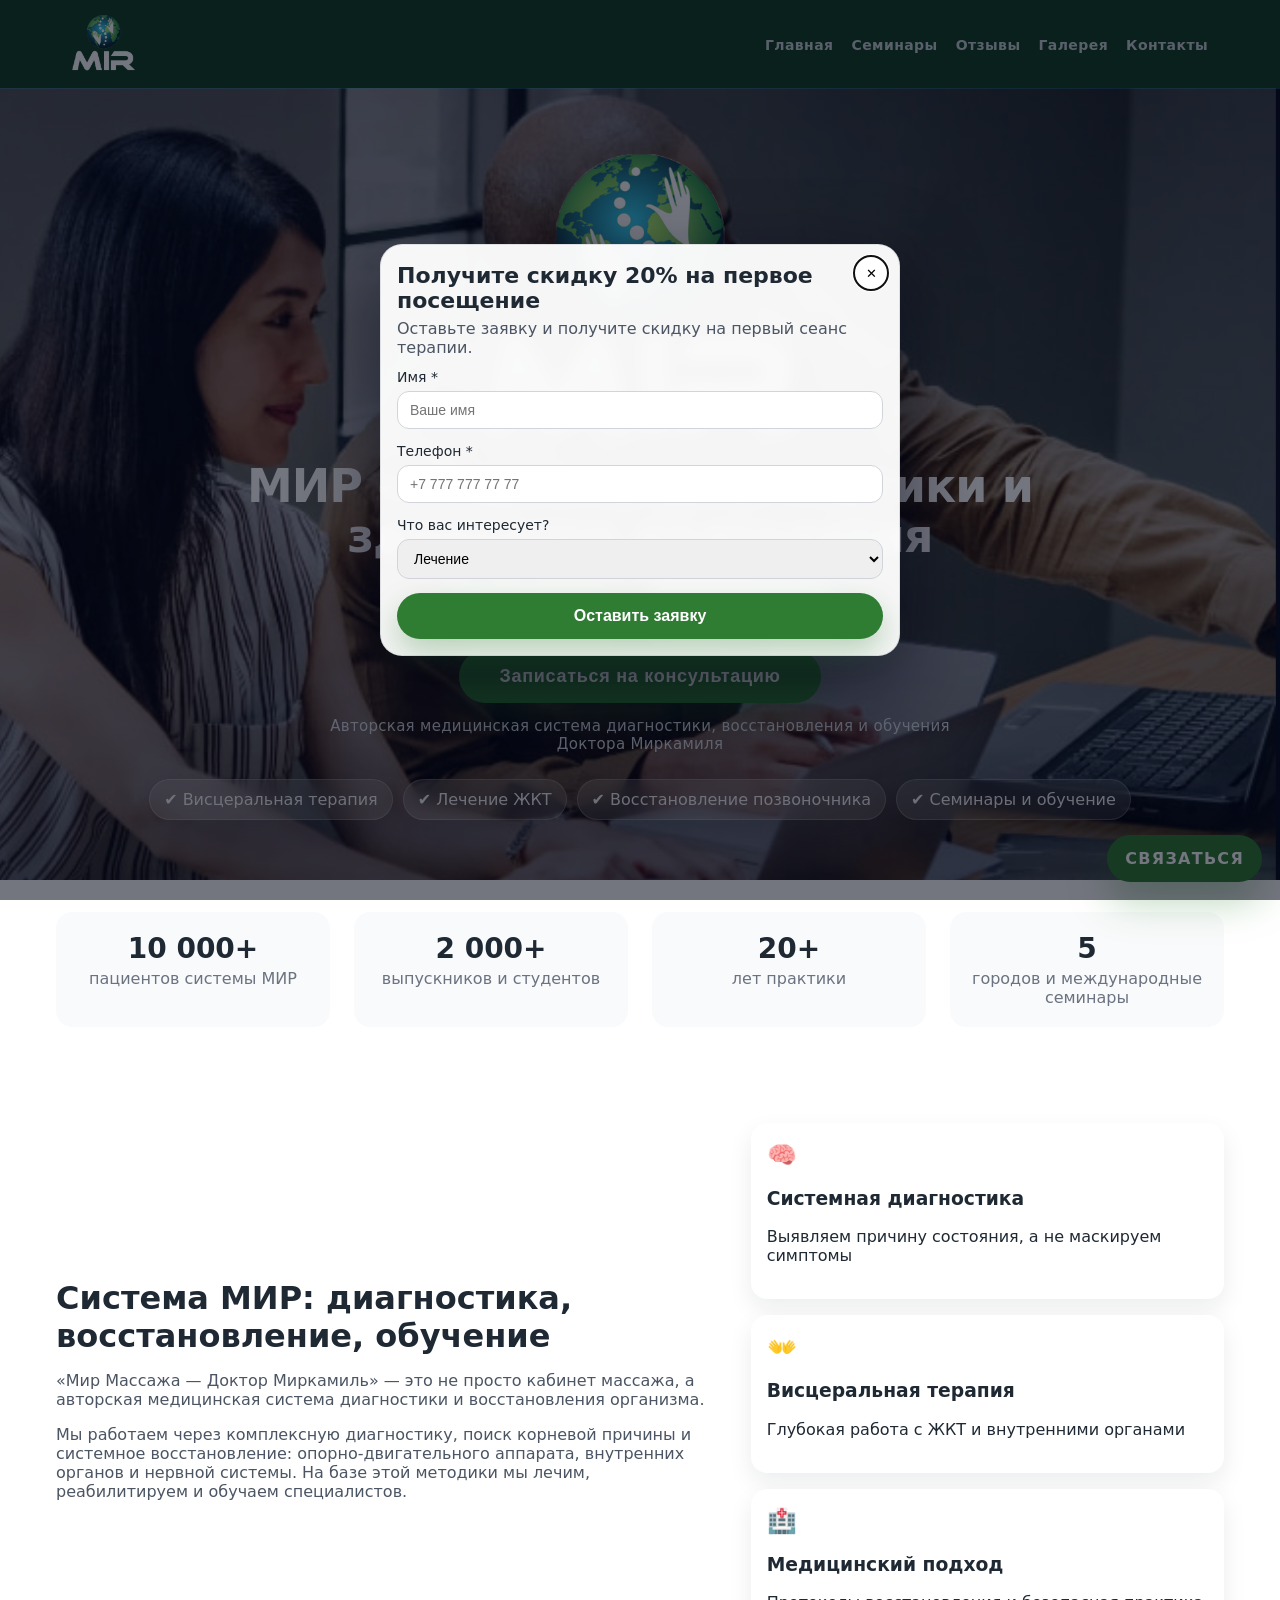
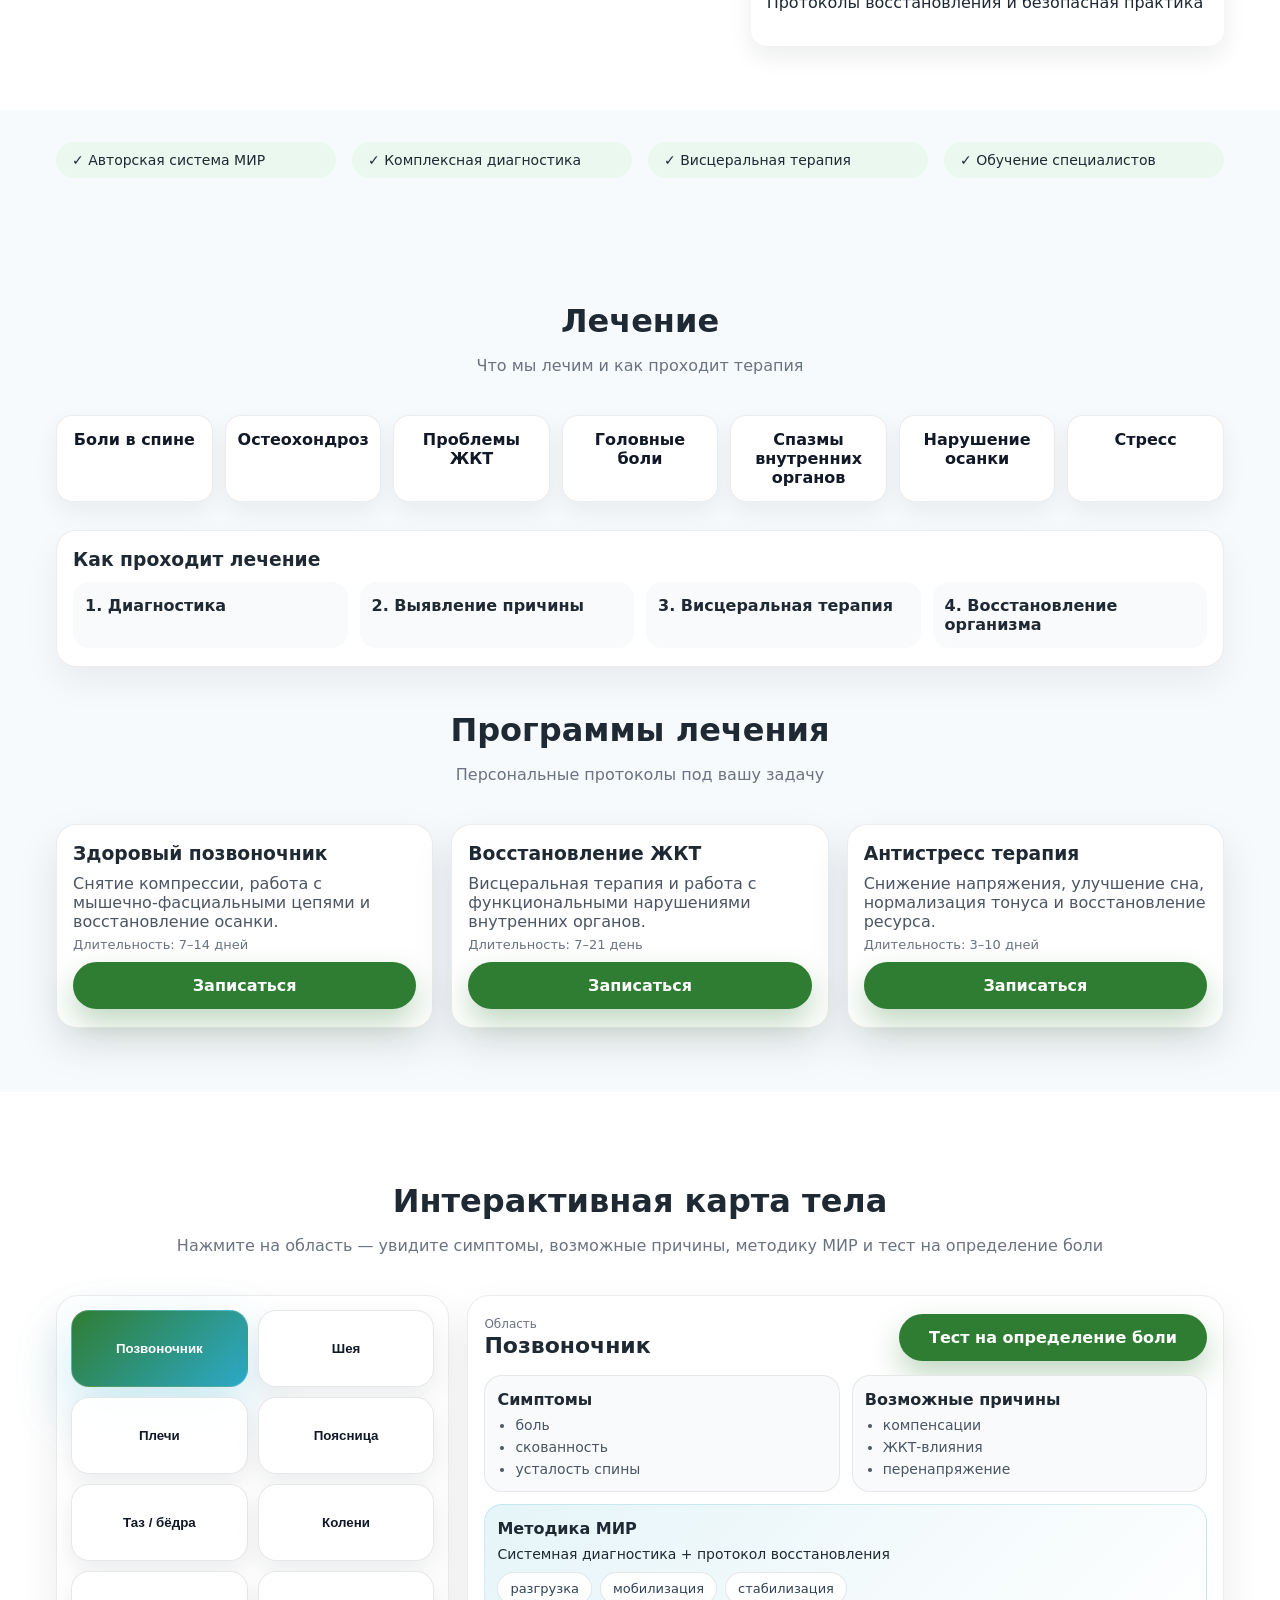
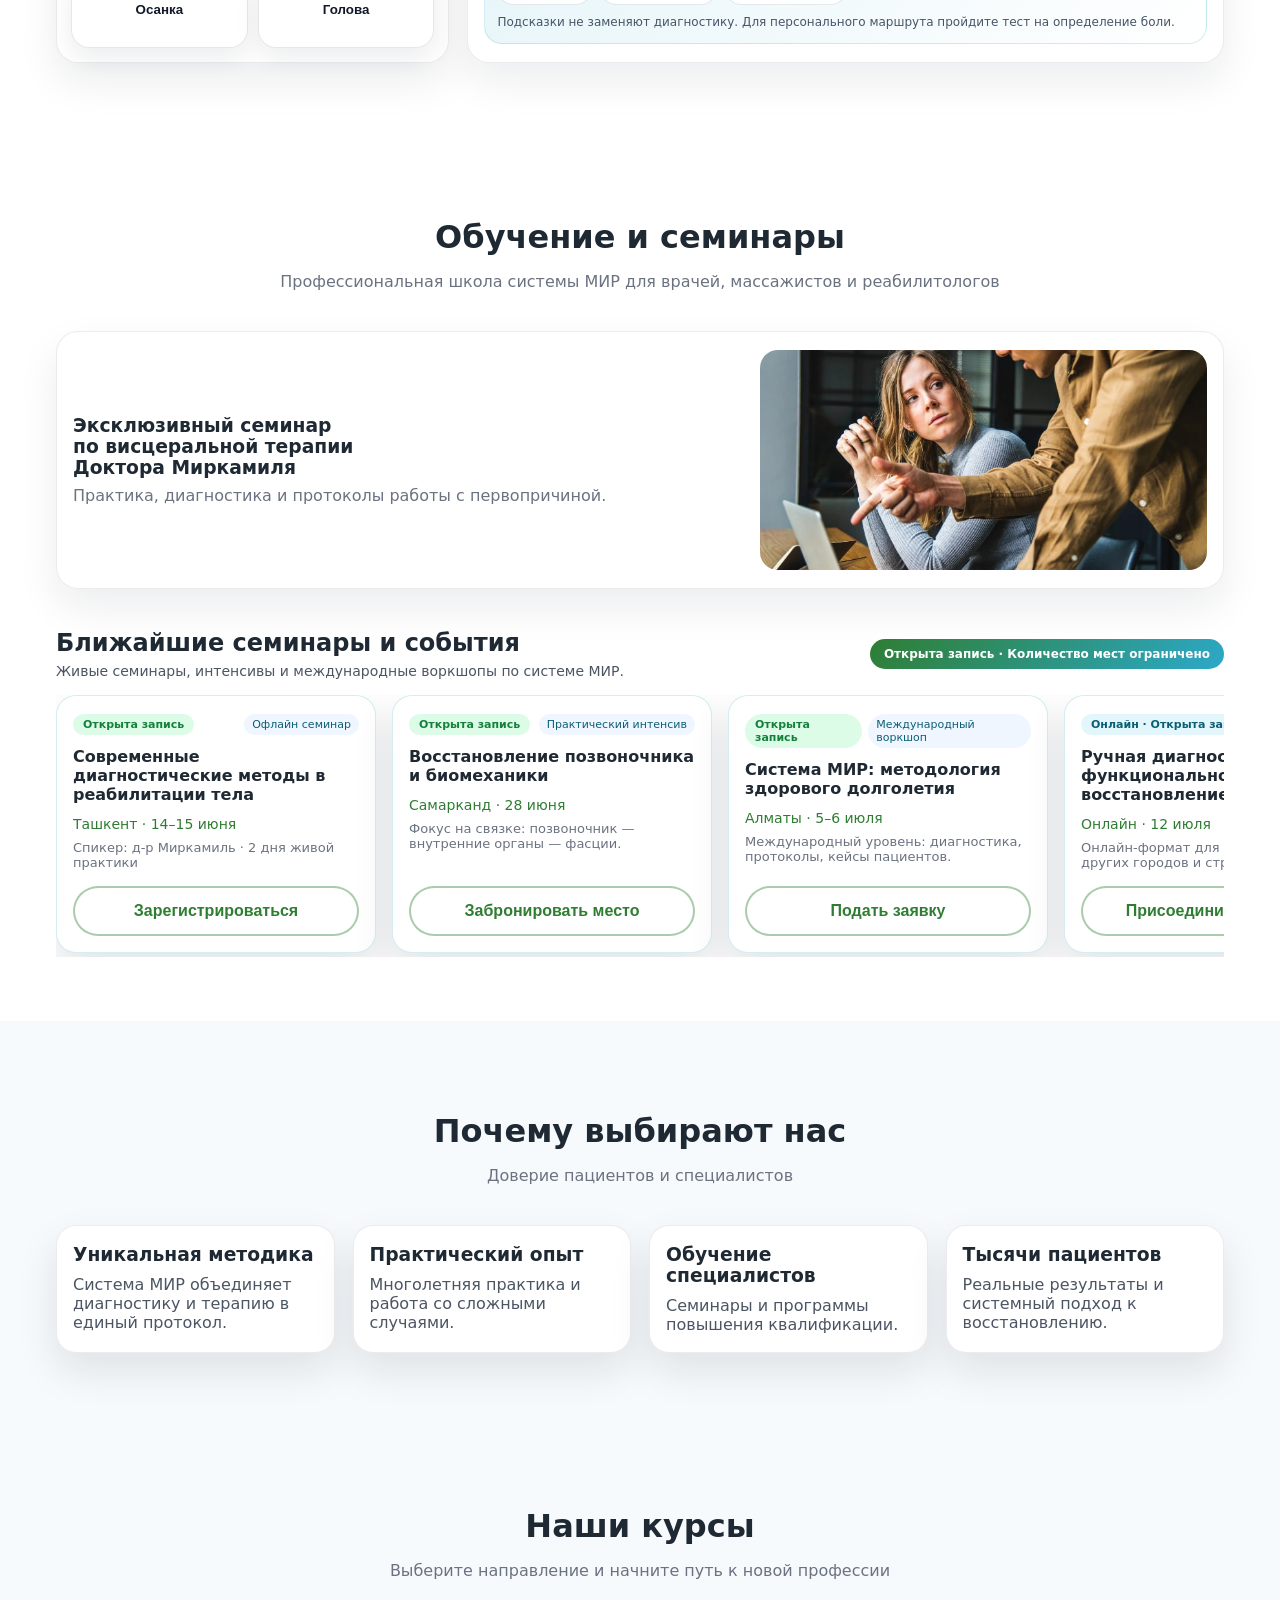
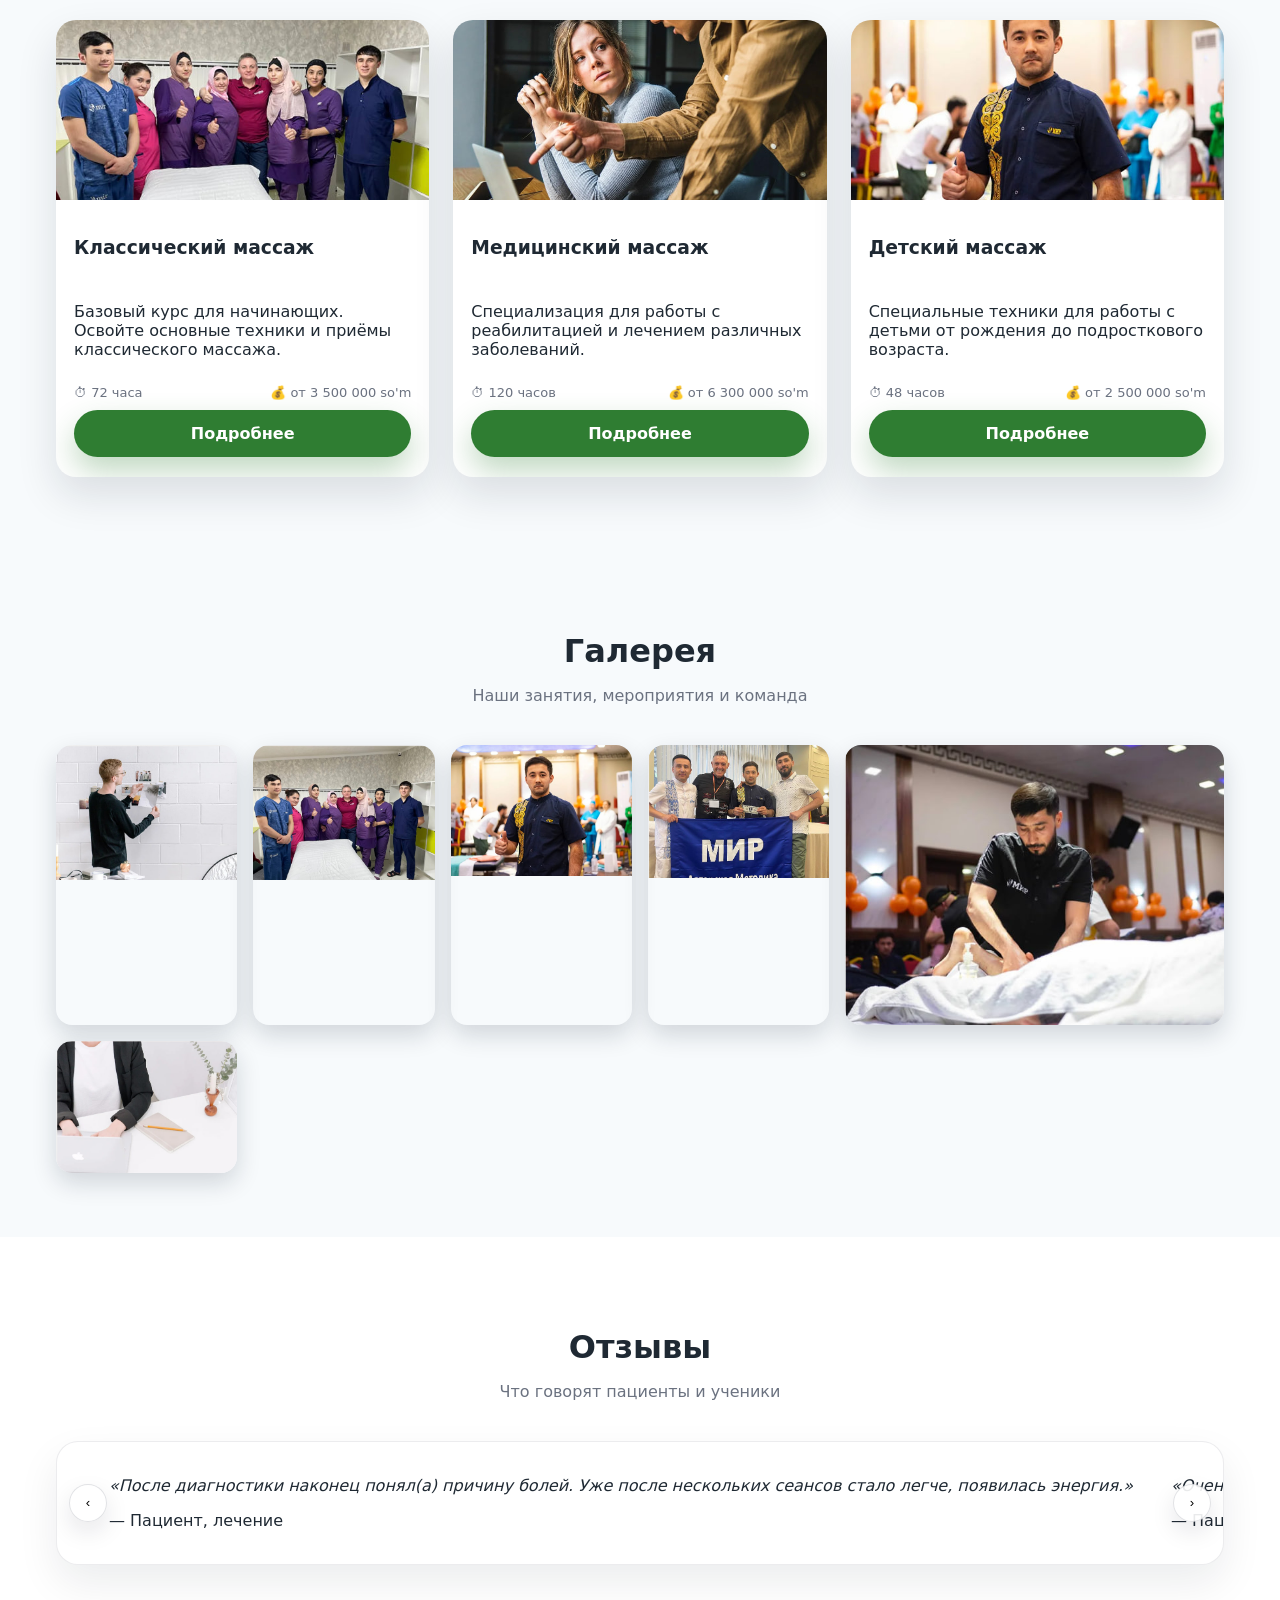
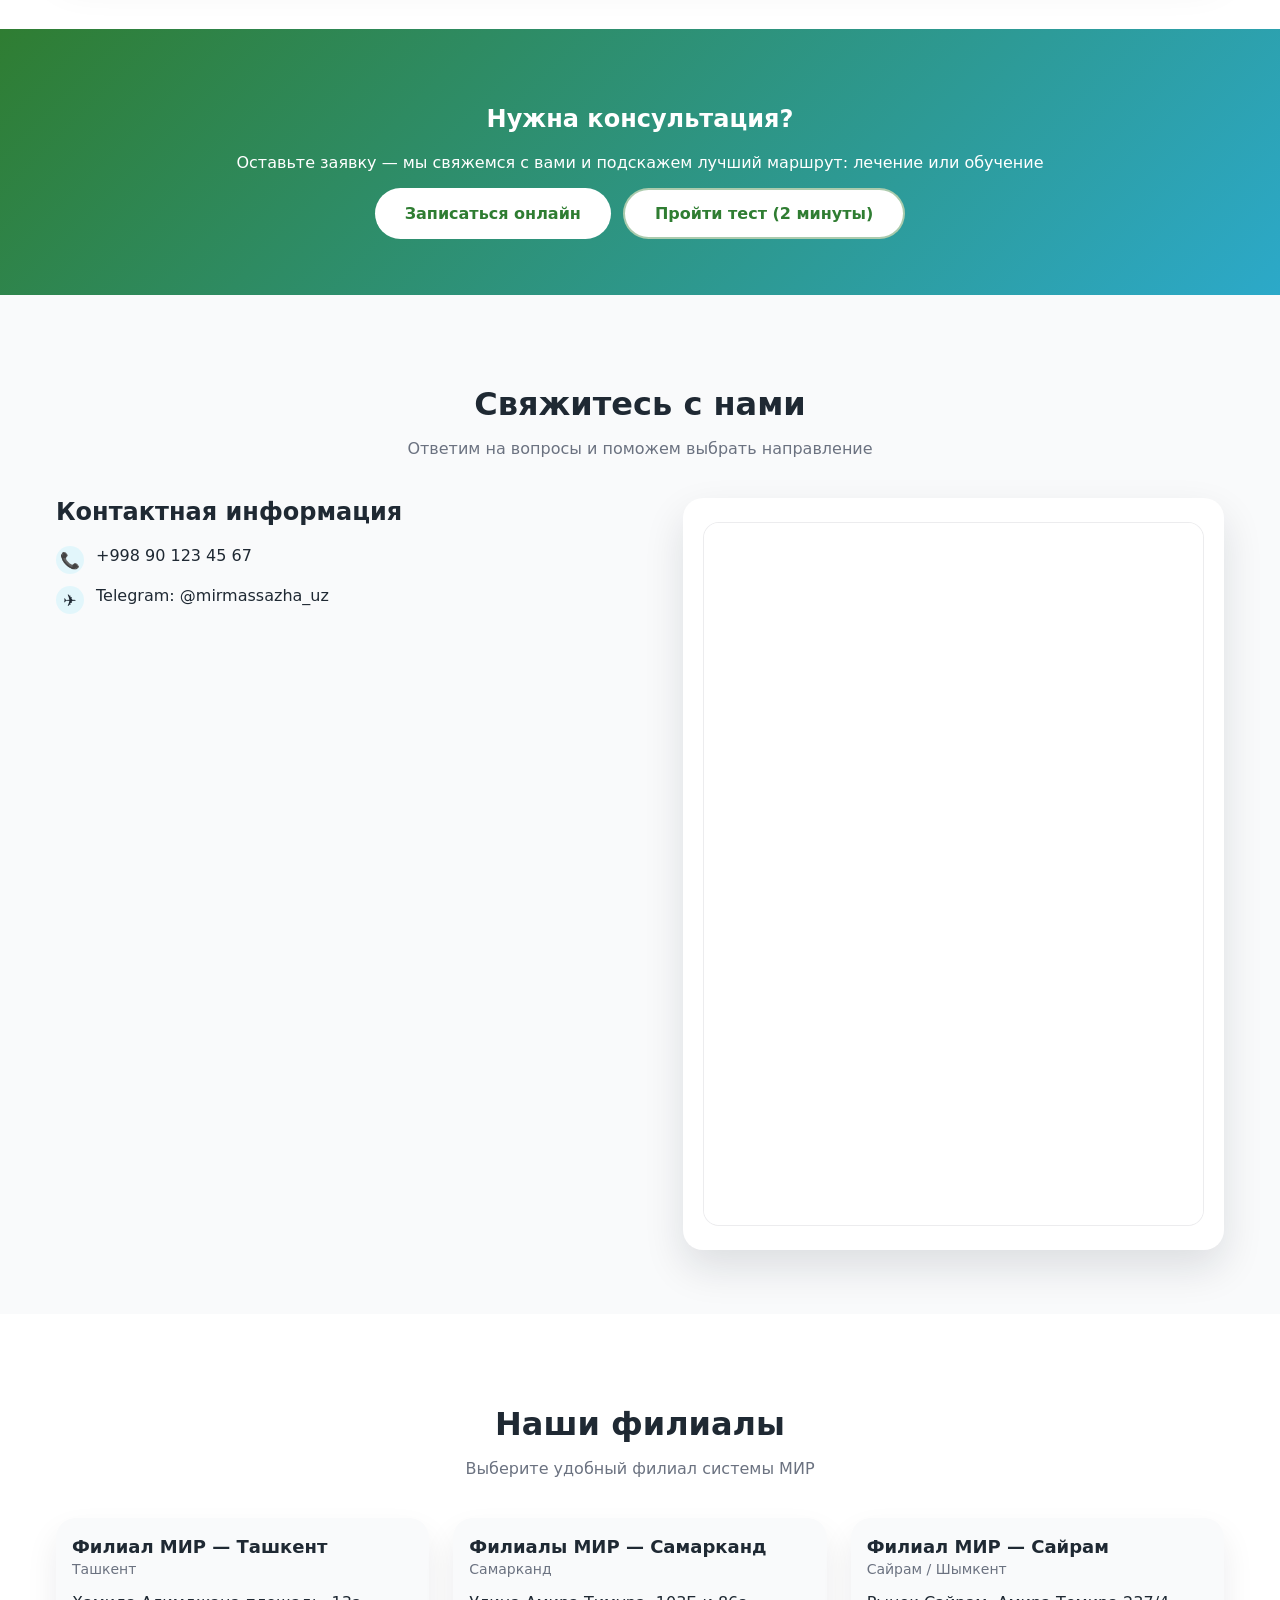
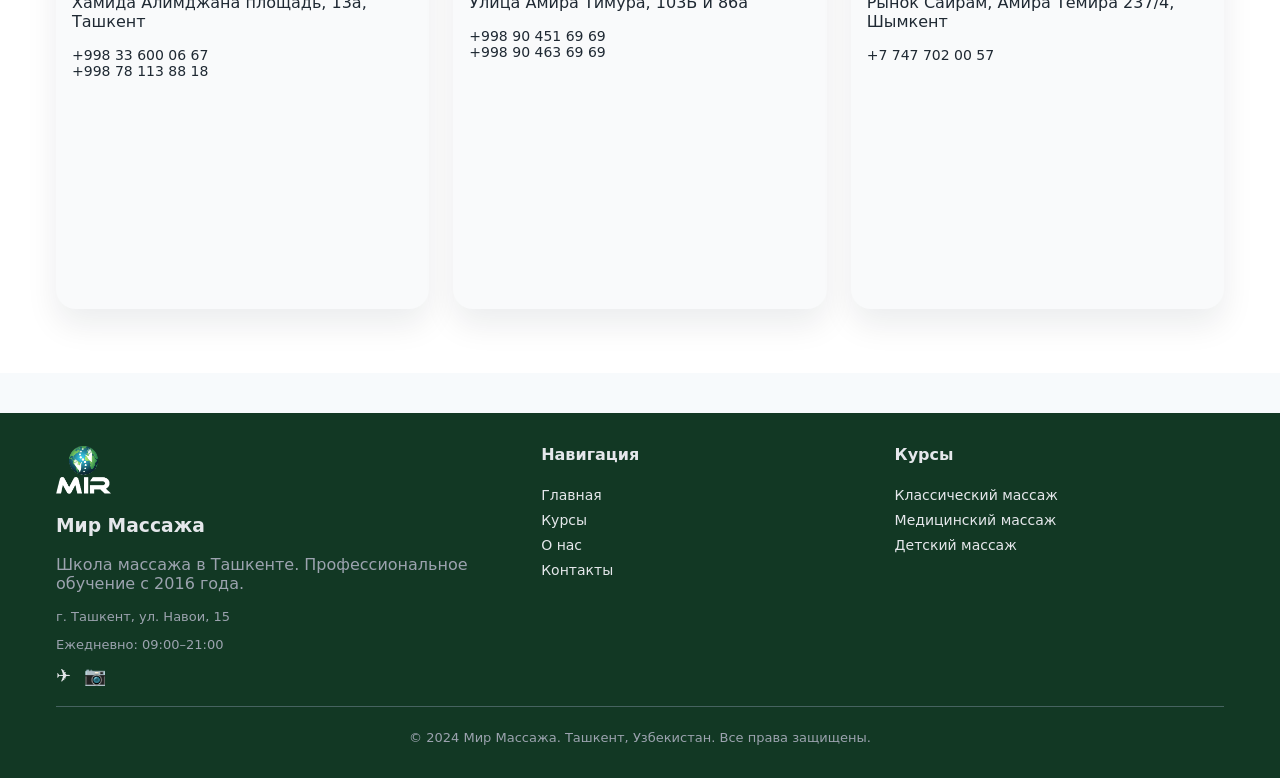
==== commit d3d82f80: "Add files via upload" ====
--- a/index.html
+++ b/index.html
@@ -188,7 +188,7 @@
       <div class="container">
         <div class="section-title animate-on-scroll">
           <h2>Интерактивная карта тела</h2>
-          <p>Нажмите на область — увидите симптомы, возможные причины и методику МИР + CTA</p>
+          <p>Нажмите на область — увидите симптомы, возможные причины, методику МИР и тест на определение боли</p>
         </div>
 
         <div class="mir-bodymap animate-on-scroll" data-bodymap>
@@ -209,7 +209,7 @@
                 <div class="mir-bodymap__label">Область</div>
                 <div class="mir-bodymap__title" data-area-title>Позвоночник</div>
               </div>
-              <a class="btn btn--primary" href="./booking.html" data-area-cta>Записаться</a>
+              <a class="btn btn--primary" href="./diagnostic-test.html" data-area-cta>Тест на определение боли</a>
             </div>
 
             <div class="mir-bodymap__grid">
@@ -228,8 +228,7 @@
               <div class="mir-bodymap__method-text" data-area-method></div>
               <div class="mir-bodymap__chips" data-area-recs></div>
               <div class="mir-bodymap__hint">
-                Подсказки не заменяют диагностику. Для персонального маршрута пройдите тест или запишитесь онлайн.
-                <a href="./diagnostic-test.html" class="mir-bodymap__hint-link">Пройти тест</a>
+                Подсказки не заменяют диагностику. Для персонального маршрута пройдите тест на определение боли.
               </div>
             </div>
           </div>
--- a/css/style.css
+++ b/css/style.css
@@ -14,6 +14,14 @@
   scroll-behavior: smooth;
 }
 
+:root {
+  --brand-green: #2f7d32;
+  --brand-green-strong: #25662a;
+  --brand-cyan: #2ca9c9;
+  --brand-cyan-soft: #e2f6fb;
+  --brand-white: #ffffff;
+}
+
 img {
   max-width: 100%;
   display: block;
@@ -81,8 +89,8 @@
   align-self: center;
   padding: 8px 14px;
   border-radius: 999px;
-  background: linear-gradient(135deg, #2563eb, #4f46e5);
-  color: #ffffff;
+  background: linear-gradient(135deg, var(--brand-green), var(--brand-cyan));
+  color: var(--brand-white);
   font-size: 12px;
   font-weight: 600;
   white-space: nowrap;
@@ -120,7 +128,7 @@
   border-radius: 20px;
   padding: 18px 16px 16px;
   box-shadow: 0 18px 40px rgba(15, 23, 42, 0.12);
-  border: 1px solid rgba(37, 99, 235, 0.12);
+  border: 1px solid rgba(44, 169, 201, 0.2);
   display: flex;
   flex-direction: column;
   gap: 8px;
@@ -129,8 +137,8 @@
 
 .seminar-card:hover {
   transform: translateY(-4px);
-  box-shadow: 0 24px 50px rgba(37, 99, 235, 0.24);
-  border-color: rgba(37, 99, 235, 0.35);
+  box-shadow: 0 24px 50px rgba(44, 169, 201, 0.24);
+  border-color: rgba(44, 169, 201, 0.45);
 }
 
 .seminar-card__top {
@@ -150,15 +158,15 @@
 }
 
 .seminar-card__status--online {
-  background-color: #e0f2fe;
-  color: #1d4ed8;
+  background-color: var(--brand-cyan-soft);
+  color: #0b5f75;
 }
 
 .seminar-card__type {
   padding: 4px 8px;
   border-radius: 999px;
   background-color: #eff6ff;
-  color: #1d4ed8;
+  color: #0b5f75;
 }
 
 .seminar-card__title {
@@ -169,7 +177,7 @@
 .seminar-card__city {
   margin: 0;
   font-size: 14px;
-  color: #2563eb;
+  color: var(--brand-green);
   font-weight: 500;
 }
 
@@ -189,8 +197,8 @@
   position: sticky;
   top: 0;
   z-index: 50;
-  background-color: #0f172a;
-  box-shadow: 0 1px 0 rgba(56, 189, 248, 0.18);
+  background-color: #134126;
+  box-shadow: 0 1px 0 rgba(44, 169, 201, 0.3);
 }
 
 .header__inner {
@@ -236,17 +244,17 @@
   min-height: 44px;
   padding: 0 18px;
   border-radius: 999px;
-  background: linear-gradient(135deg, #2563eb, #3b82f6);
-  color: #ffffff;
+  background: linear-gradient(135deg, var(--brand-green), var(--brand-cyan));
+  color: var(--brand-white);
   font-weight: 800;
   letter-spacing: 0.01em;
-  box-shadow: 0 14px 30px rgba(37, 99, 235, 0.32);
+  box-shadow: 0 14px 30px rgba(44, 169, 201, 0.28);
   transition: transform 0.12s ease, box-shadow 0.16s ease;
 }
 
 .header__register:hover {
   transform: translateY(-1px);
-  box-shadow: 0 18px 34px rgba(37, 99, 235, 0.42);
+  box-shadow: 0 18px 34px rgba(44, 169, 201, 0.38);
 }
 
 .header__account {
@@ -308,9 +316,9 @@
 }
 
 .hero--with-bg {
-  background: radial-gradient(circle at top left, #e0f2fe, transparent 55%),
-    radial-gradient(circle at bottom right, #fef3c7, transparent 55%),
-    #eff6ff;
+  background: radial-gradient(circle at top left, #d7f3ea, transparent 55%),
+    radial-gradient(circle at bottom right, #dff5fb, transparent 55%),
+    #f4fcff;
 }
 
 .hero__inner {
@@ -357,20 +365,20 @@
 }
 
 .btn--primary {
-  background-color: #2563eb;
-  color: #ffffff;
-  box-shadow: 0 14px 30px rgba(37, 99, 235, 0.3);
+  background-color: var(--brand-green);
+  color: var(--brand-white);
+  box-shadow: 0 14px 30px rgba(47, 125, 50, 0.3);
 }
 
 .btn--primary:hover {
-  background-color: #1d4ed8;
+  background-color: var(--brand-green-strong);
   transform: translateY(-1px);
 }
 
 .btn--secondary {
-  background-color: #ffffff;
-  color: #2563eb;
-  border: 2px solid rgba(37, 99, 235, 0.4);
+  background-color: var(--brand-white);
+  color: var(--brand-green);
+  border: 2px solid rgba(47, 125, 50, 0.4);
 }
 
 .btn--xl {
@@ -385,7 +393,7 @@
   font-size: 34px;
   letter-spacing: 0.01em;
   font-weight: 900;
-  box-shadow: 0 22px 48px rgba(37, 99, 235, 0.4);
+  box-shadow: 0 22px 48px rgba(47, 125, 50, 0.35);
 }
 
 .btn:active {
@@ -792,16 +800,16 @@
   justify-content: center;
   padding: 14px 18px;
   border-radius: 999px;
-  background: #2563eb;
-  color: #ffffff;
+  background: var(--brand-green);
+  color: var(--brand-white);
   font-weight: 800;
   letter-spacing: 0.08em;
-  box-shadow: 0 18px 40px rgba(37, 99, 235, 0.35);
+  box-shadow: 0 18px 40px rgba(47, 125, 50, 0.35);
   animation: mir-heartbeat 1.7s ease-in-out infinite;
 }
 
 .mir-fab__btn:hover {
-  background: #1d4ed8;
+  background: var(--brand-green-strong);
 }
 
 /* Premium mobile sticky CTA */
@@ -835,10 +843,10 @@
 }
 
 .mir-mobile-cta__btn--primary {
-  background: #2563eb;
-  color: #ffffff;
-  border-color: rgba(37, 99, 235, 0.35);
-  box-shadow: 0 18px 40px rgba(37, 99, 235, 0.26);
+  background: linear-gradient(135deg, var(--brand-green), var(--brand-cyan));
+  color: var(--brand-white);
+  border-color: rgba(44, 169, 201, 0.35);
+  box-shadow: 0 18px 40px rgba(44, 169, 201, 0.24);
 }
 
 .mir-mobile-cta__btn:active {
@@ -878,15 +886,15 @@
 
 .mir-bodymap__area:hover {
   transform: translateY(-2px);
-  border-color: rgba(37, 99, 235, 0.28);
-  box-shadow: 0 20px 45px rgba(37, 99, 235, 0.18);
+  border-color: rgba(44, 169, 201, 0.34);
+  box-shadow: 0 20px 45px rgba(44, 169, 201, 0.18);
 }
 
 .mir-bodymap__area.is-active {
-  background: linear-gradient(135deg, #2563eb, #4f46e5);
-  color: #ffffff;
+  background: linear-gradient(135deg, var(--brand-green), var(--brand-cyan));
+  color: var(--brand-white);
   border-color: rgba(255, 255, 255, 0.18);
-  box-shadow: 0 24px 55px rgba(37, 99, 235, 0.30);
+  box-shadow: 0 24px 55px rgba(44, 169, 201, 0.26);
 }
 
 .mir-bodymap__panel {
@@ -899,9 +907,10 @@
 
 .mir-bodymap__panel-top {
   display: flex;
-  align-items: flex-start;
+  align-items: center;
   justify-content: space-between;
   gap: 12px;
+  flex-wrap: wrap; /* Button text can wrap on smaller screens */
 }
 
 .mir-bodymap__label {
@@ -946,8 +955,8 @@
 .mir-bodymap__method {
   margin-top: 12px;
   border-radius: 18px;
-  border: 1px solid rgba(37, 99, 235, 0.16);
-  background: linear-gradient(135deg, rgba(37, 99, 235, 0.12), rgba(255, 255, 255, 0.9));
+  border: 1px solid rgba(44, 169, 201, 0.2);
+  background: linear-gradient(135deg, rgba(44, 169, 201, 0.12), rgba(255, 255, 255, 0.9));
   padding: 14px 12px;
 }
 
@@ -981,7 +990,7 @@
 
 .mir-bodymap__hint-link {
   margin-left: 6px;
-  color: #2563eb;
+  color: var(--brand-green);
   font-weight: 800;
 }
 
@@ -1008,8 +1017,8 @@
   padding: 8px 12px;
   border-radius: 999px;
   background: #eff6ff;
-  border: 1px solid rgba(37, 99, 235, 0.18);
-  color: #1d4ed8;
+  border: 1px solid rgba(44, 169, 201, 0.25);
+  color: #0b5f75;
   font-weight: 900;
   font-size: 12px;
   white-space: nowrap;
@@ -1028,7 +1037,7 @@
 .mir-test__progress-bar {
   height: 100%;
   width: 0%;
-  background: linear-gradient(135deg, #2563eb, #4f46e5);
+  background: linear-gradient(135deg, var(--brand-green), var(--brand-cyan));
   transition: width 280ms ease;
 }
 
@@ -1105,15 +1114,15 @@
 
 .mir-choice:hover {
   transform: translateY(-2px);
-  border-color: rgba(37, 99, 235, 0.28);
-  box-shadow: 0 20px 45px rgba(37, 99, 235, 0.16);
+  border-color: rgba(44, 169, 201, 0.34);
+  box-shadow: 0 20px 45px rgba(44, 169, 201, 0.16);
 }
 
 .mir-choice.is-active {
-  background: linear-gradient(135deg, #2563eb, #4f46e5);
-  color: #ffffff;
+  background: linear-gradient(135deg, var(--brand-green), var(--brand-cyan));
+  color: var(--brand-white);
   border-color: rgba(255, 255, 255, 0.18);
-  box-shadow: 0 24px 55px rgba(37, 99, 235, 0.30);
+  box-shadow: 0 24px 55px rgba(44, 169, 201, 0.26);
 }
 
 .mir-choice__title {
@@ -1149,8 +1158,8 @@
 
 .mir-field input:focus,
 .mir-field select:focus {
-  border-color: #2563eb;
-  box-shadow: 0 0 0 1px rgba(37, 99, 235, 0.2);
+  border-color: var(--brand-green);
+  box-shadow: 0 0 0 1px rgba(47, 125, 50, 0.25);
 }
 
 .mir-test__body {
@@ -1168,7 +1177,7 @@
 
 .mir-scale input[type="range"] {
   width: 100%;
-  accent-color: #2563eb;
+  accent-color: var(--brand-green);
 }
 
 .mir-result {
@@ -1229,10 +1238,10 @@
 }
 
 .mir-auth__tab.is-active {
-  background: linear-gradient(135deg, #2563eb, #4f46e5);
-  color: #ffffff;
+  background: linear-gradient(135deg, var(--brand-green), var(--brand-cyan));
+  color: var(--brand-white);
   border-color: rgba(255, 255, 255, 0.18);
-  box-shadow: 0 22px 55px rgba(37, 99, 235, 0.28);
+  box-shadow: 0 22px 55px rgba(44, 169, 201, 0.24);
 }
 
 .mir-auth__panel {
@@ -1273,7 +1282,7 @@
 .mir-auth__link {
   border: none;
   background: transparent;
-  color: #2563eb;
+  color: var(--brand-green);
   font-weight: 900;
   cursor: pointer;
   padding: 0;
@@ -1383,13 +1392,13 @@
 }
 
 .auth-page .mir-auth__tab:hover {
-  background: rgba(37, 99, 235, 0.08);
+  background: rgba(47, 125, 50, 0.1);
 }
 
 .auth-page .mir-auth__tab.is-active {
-  background: linear-gradient(135deg, #2563eb, #3b82f6);
-  color: #ffffff;
-  box-shadow: 0 8px 20px rgba(37, 99, 235, 0.35);
+  background: linear-gradient(135deg, var(--brand-green), var(--brand-cyan));
+  color: var(--brand-white);
+  box-shadow: 0 8px 20px rgba(44, 169, 201, 0.3);
 }
 
 .auth-page .mir-auth__panel {
@@ -1462,8 +1471,8 @@
 }
 
 .auth-page .mir-auth__social-btn:hover {
-  border-color: rgba(37, 99, 235, 0.28);
-  box-shadow: 0 10px 24px rgba(37, 99, 235, 0.12);
+  border-color: rgba(44, 169, 201, 0.3);
+  box-shadow: 0 10px 24px rgba(44, 169, 201, 0.14);
 }
 
 .auth-page .mir-auth__social-icon {
@@ -1593,8 +1602,8 @@
   padding: 6px 10px;
   border-radius: 999px;
   background: #eff6ff;
-  border: 1px solid rgba(37, 99, 235, 0.18);
-  color: #1d4ed8;
+  border: 1px solid rgba(44, 169, 201, 0.25);
+  color: #0b5f75;
   font-weight: 900;
   font-size: 12px;
 }
@@ -1667,7 +1676,7 @@
 }
 
 .trust-badge {
-  background-color: #e5f0ff;
+  background-color: #eaf8f0;
   border-radius: 999px;
   padding: 10px 16px;
   font-size: 14px;
@@ -1756,15 +1765,15 @@
 }
 
 .cta-block {
-  background: linear-gradient(135deg, #2563eb, #4f46e5);
-  color: #ffffff;
+  background: linear-gradient(135deg, var(--brand-green), var(--brand-cyan));
+  color: var(--brand-white);
   text-align: center;
   padding: 56px 16px;
 }
 
 .cta-block .btn--primary {
-  background-color: #ffffff;
-  color: #2563eb;
+  background-color: var(--brand-white);
+  color: var(--brand-green);
   box-shadow: none;
 }
 
@@ -1794,7 +1803,7 @@
   width: 28px;
   height: 28px;
   border-radius: 999px;
-  background-color: #e5f0ff;
+  background-color: var(--brand-cyan-soft);
   display: flex;
   align-items: center;
   justify-content: center;
@@ -1858,8 +1867,8 @@
 .form-group input:focus,
 .form-group textarea:focus,
 .form-group select:focus {
-  border-color: #2563eb;
-  box-shadow: 0 0 0 1px rgba(37, 99, 235, 0.2);
+  border-color: var(--brand-green);
+  box-shadow: 0 0 0 1px rgba(47, 125, 50, 0.25);
 }
 
 .form-error {
@@ -1869,7 +1878,7 @@
 }
 
 .footer {
-  background-color: #0f172a;
+  background-color: #123824;
   color: #e5e7eb;
   padding: 32px 0 20px;
   margin-top: 40px;
@@ -1916,7 +1925,7 @@
 }
 
 .footer__nav a:hover {
-  color: #bfdbfe;
+  color: #9fe7f8;
 }
 
 .footer__social a {
@@ -1934,7 +1943,7 @@
 
 .page-hero {
   padding: 56px 0 40px;
-  background-color: #eff6ff;
+  background-color: #ebf8f2;
 }
 
 .page-hero h1 {
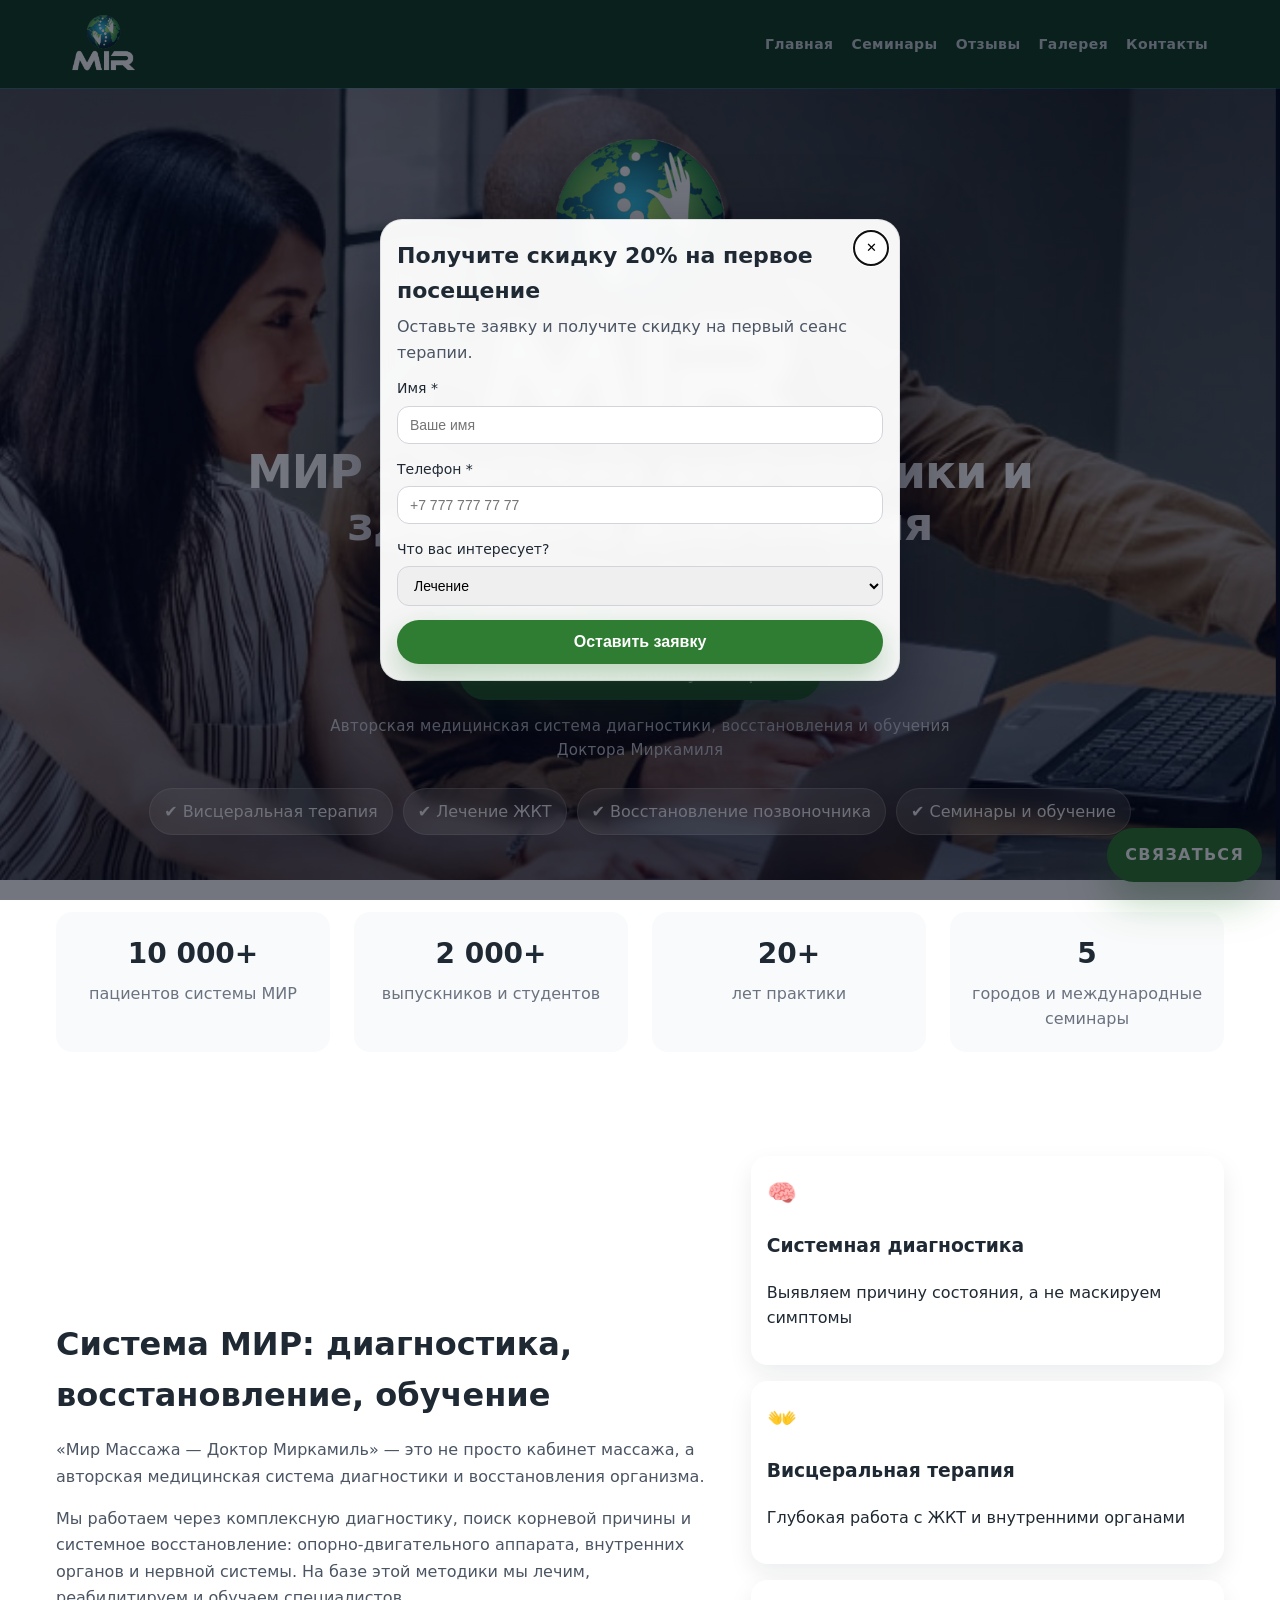
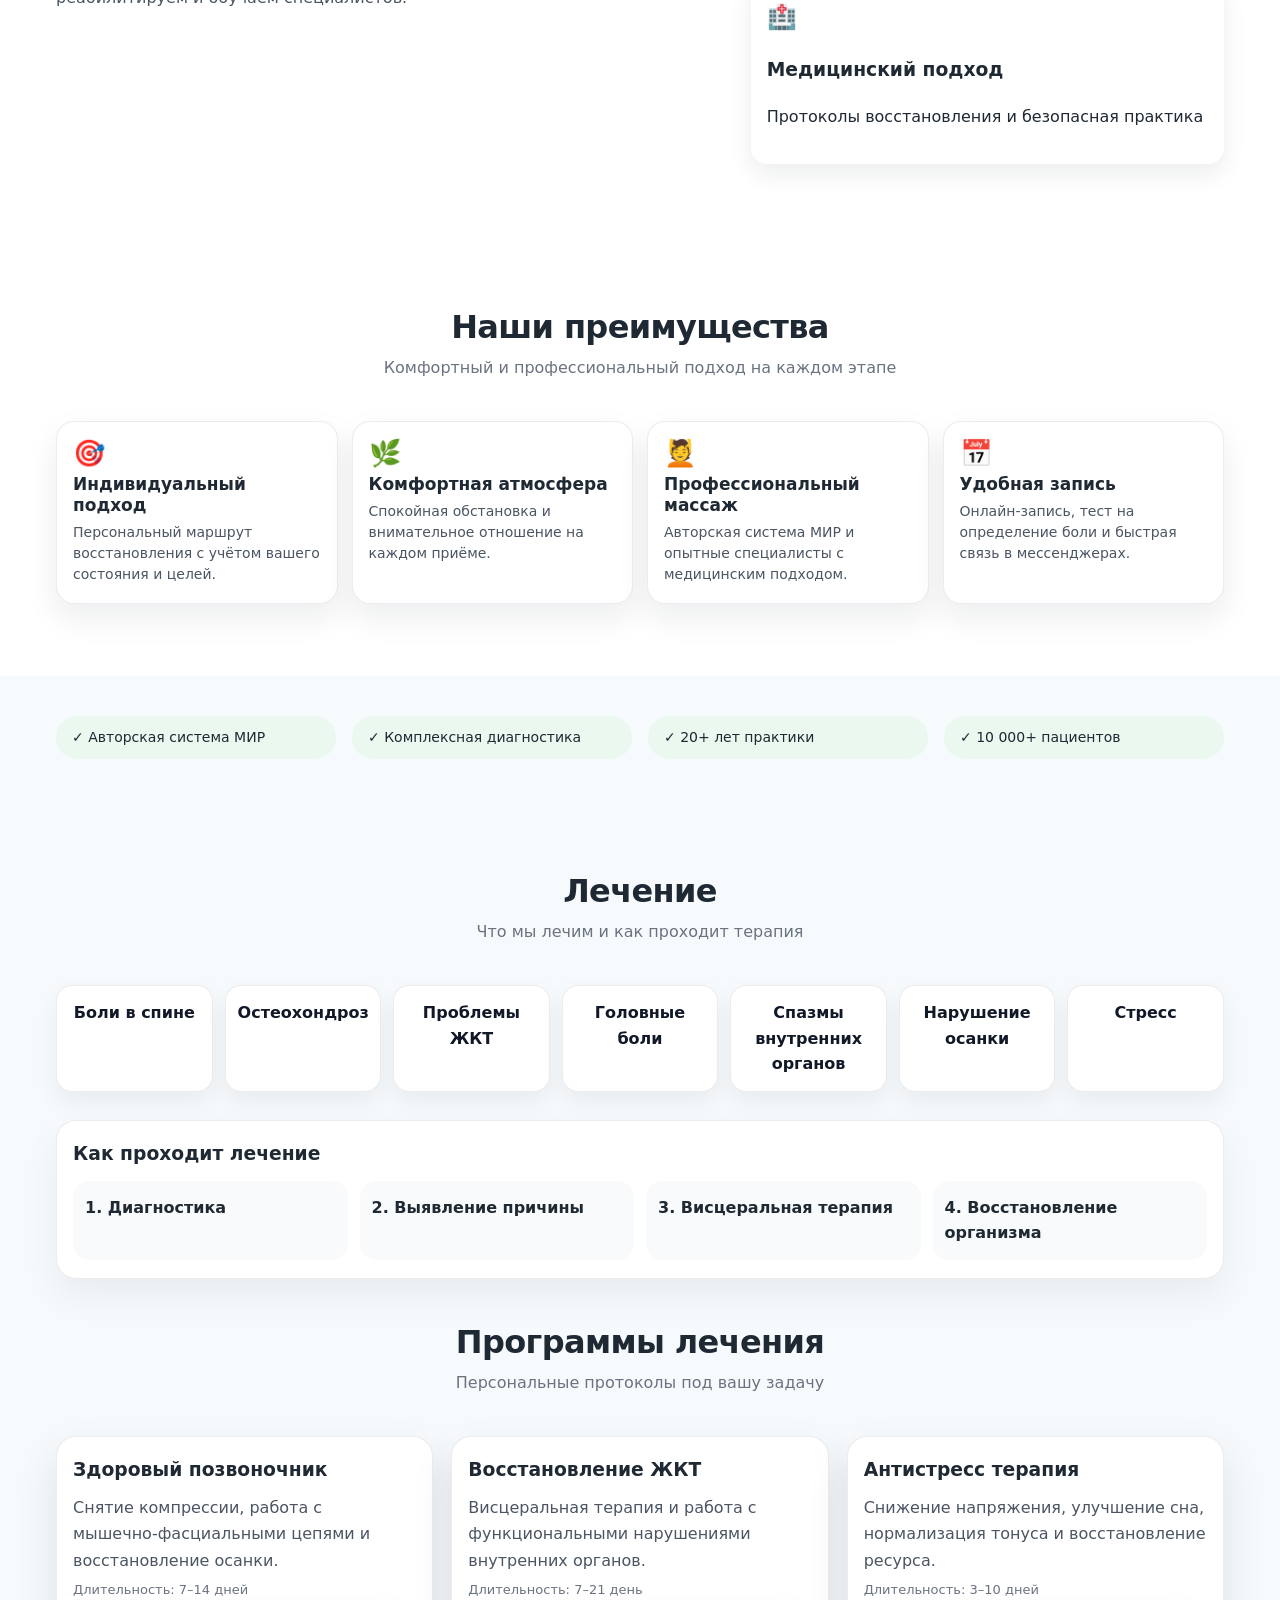
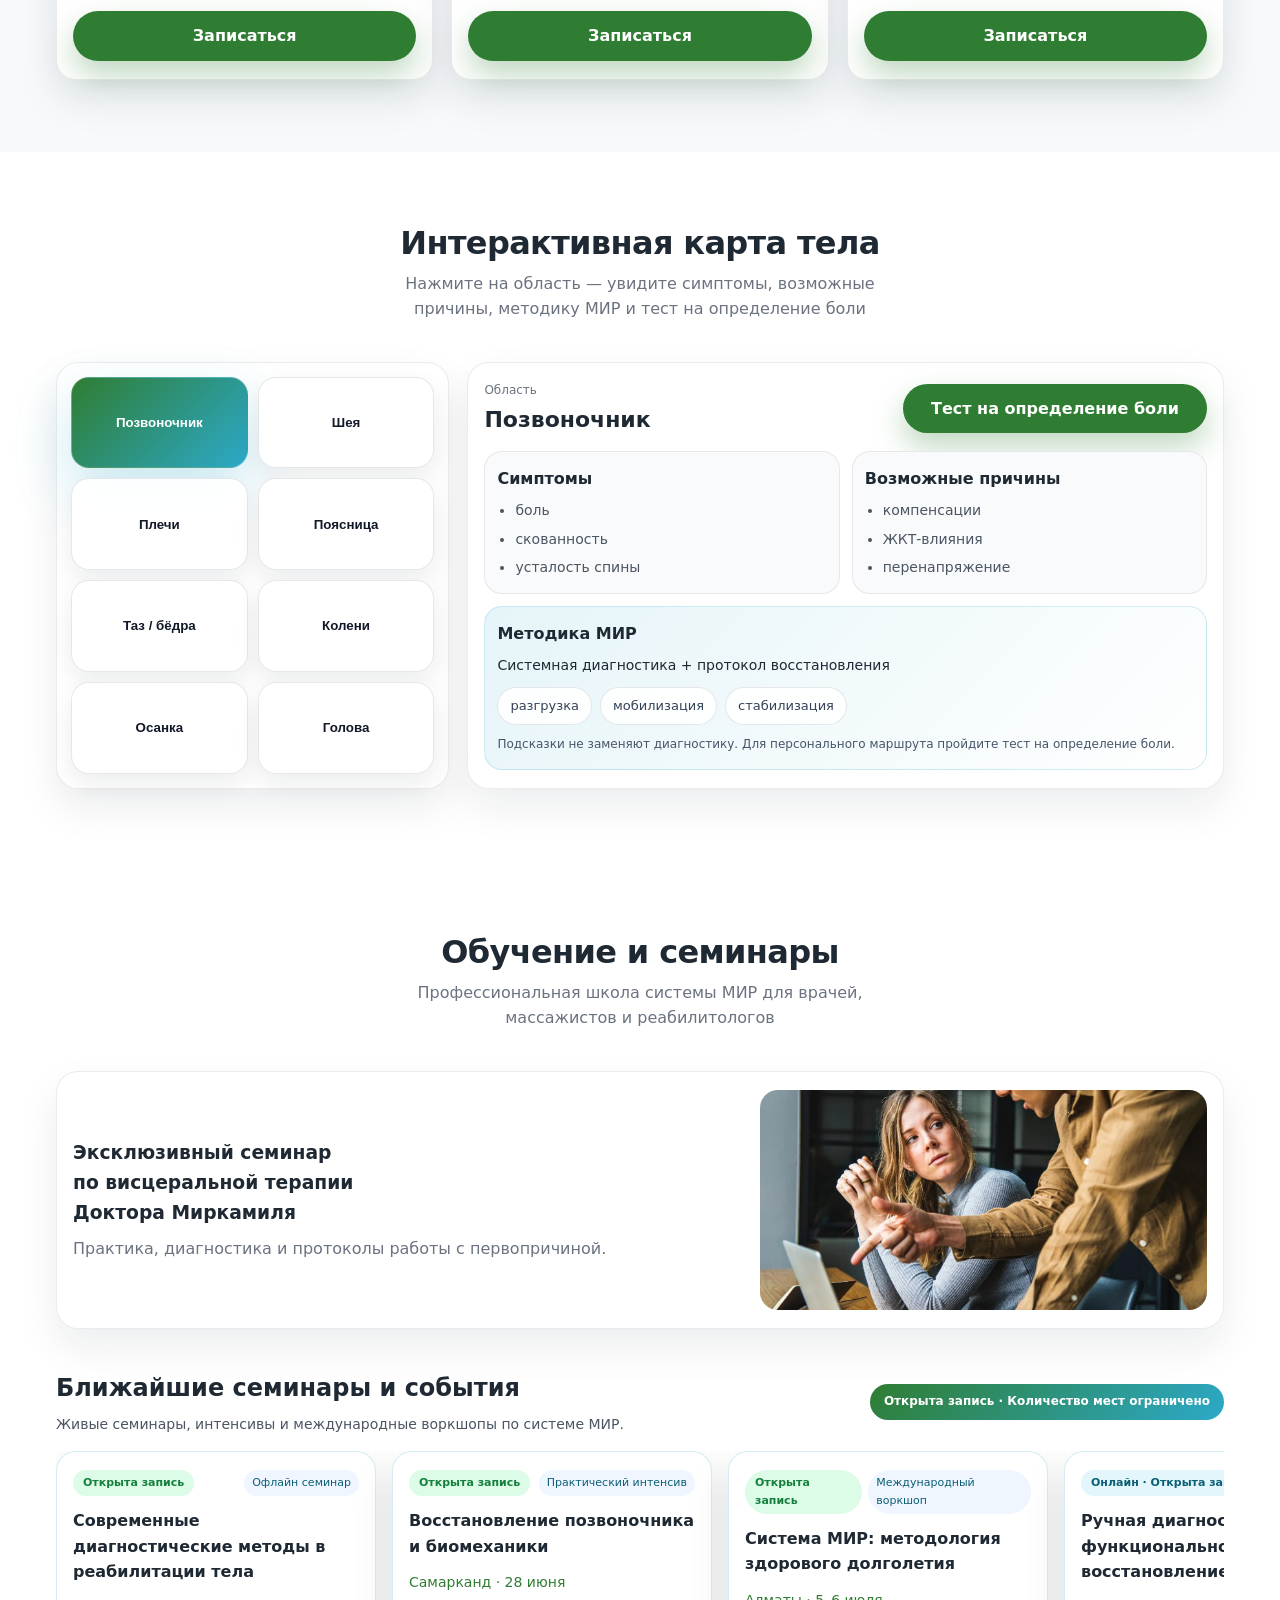
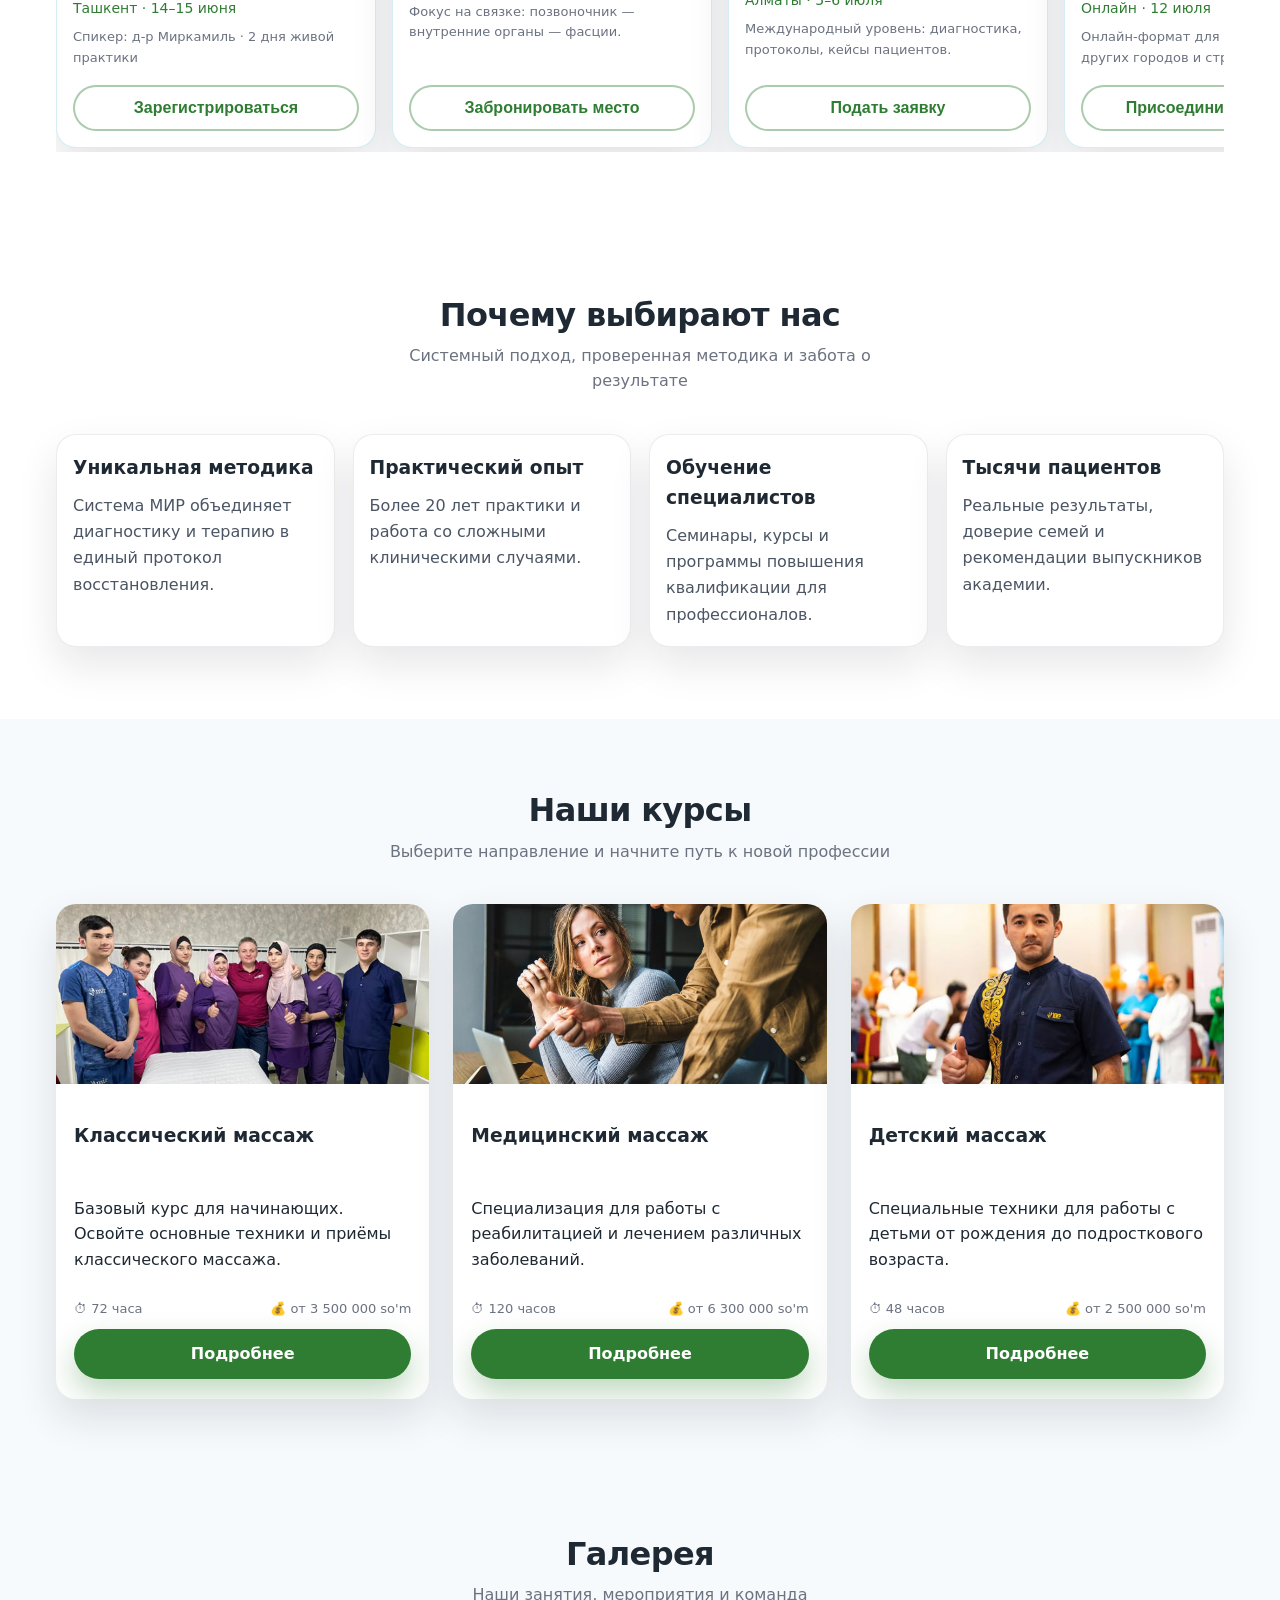
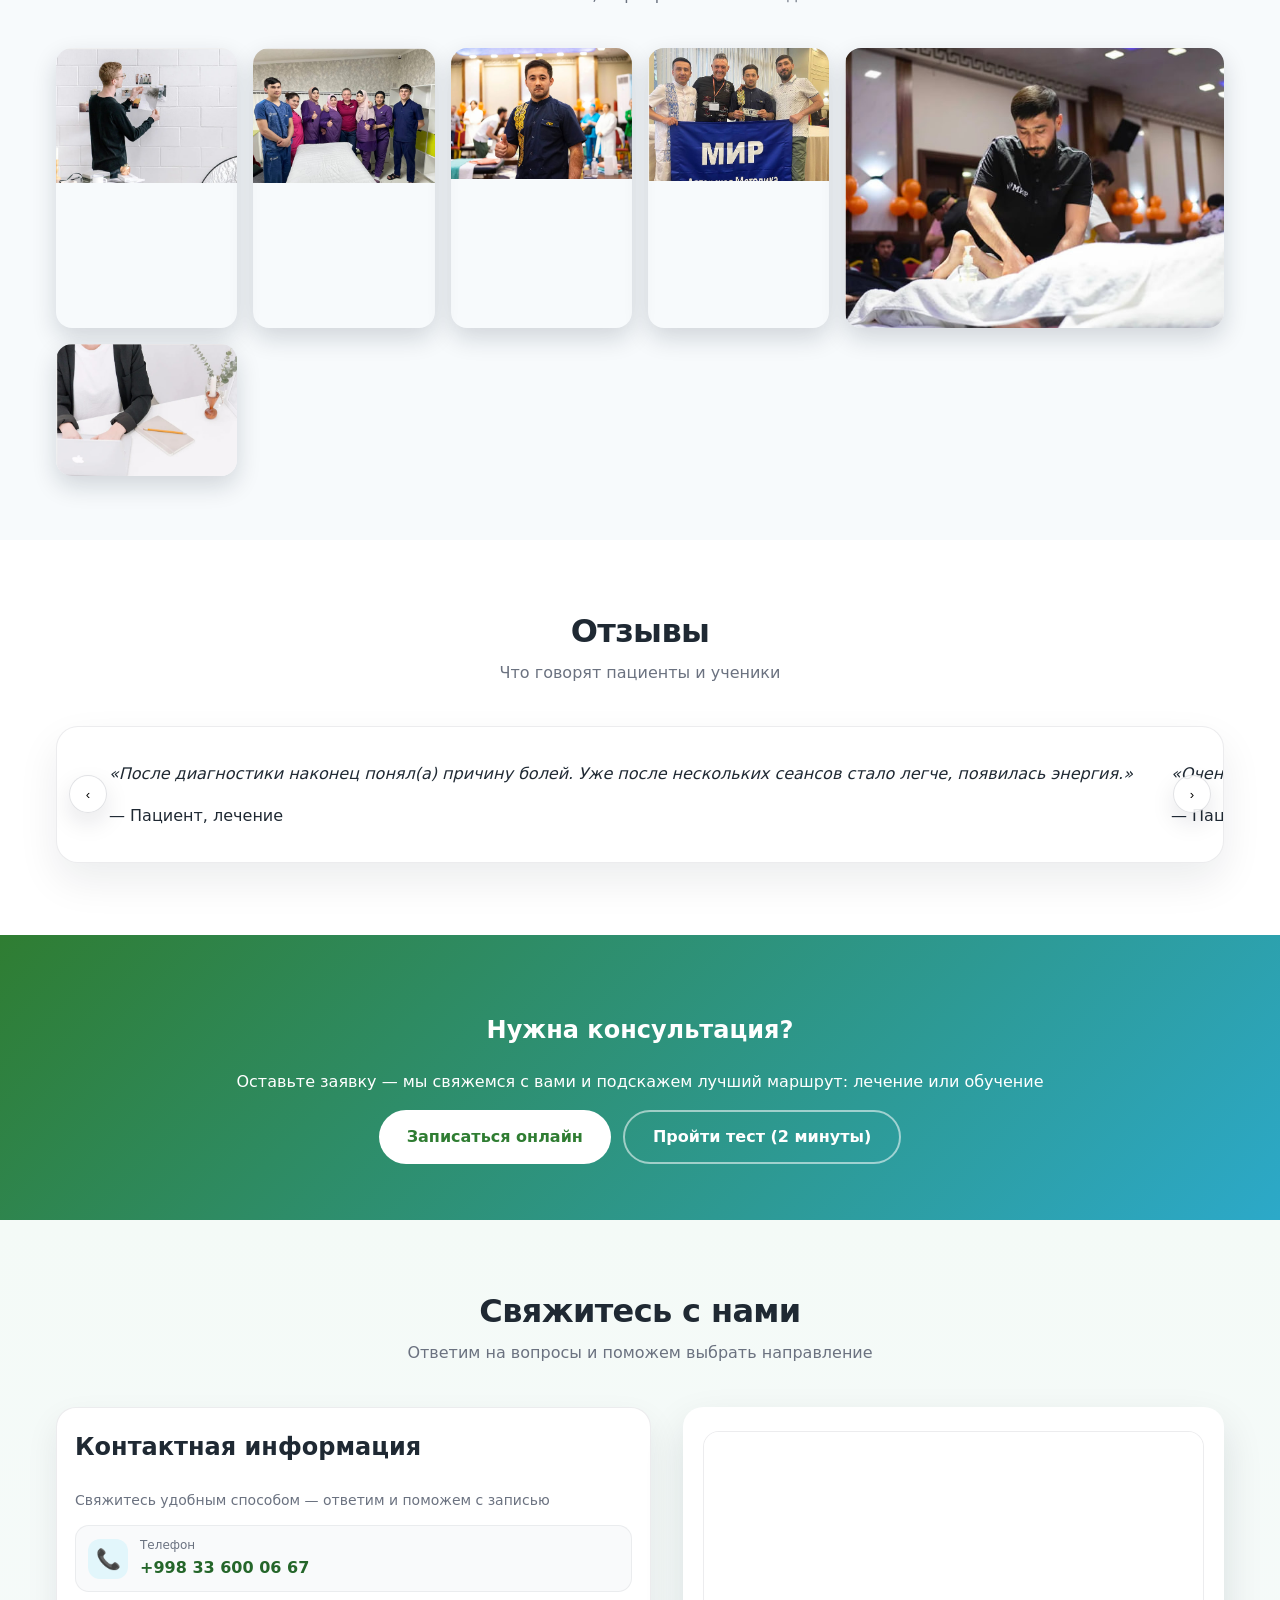
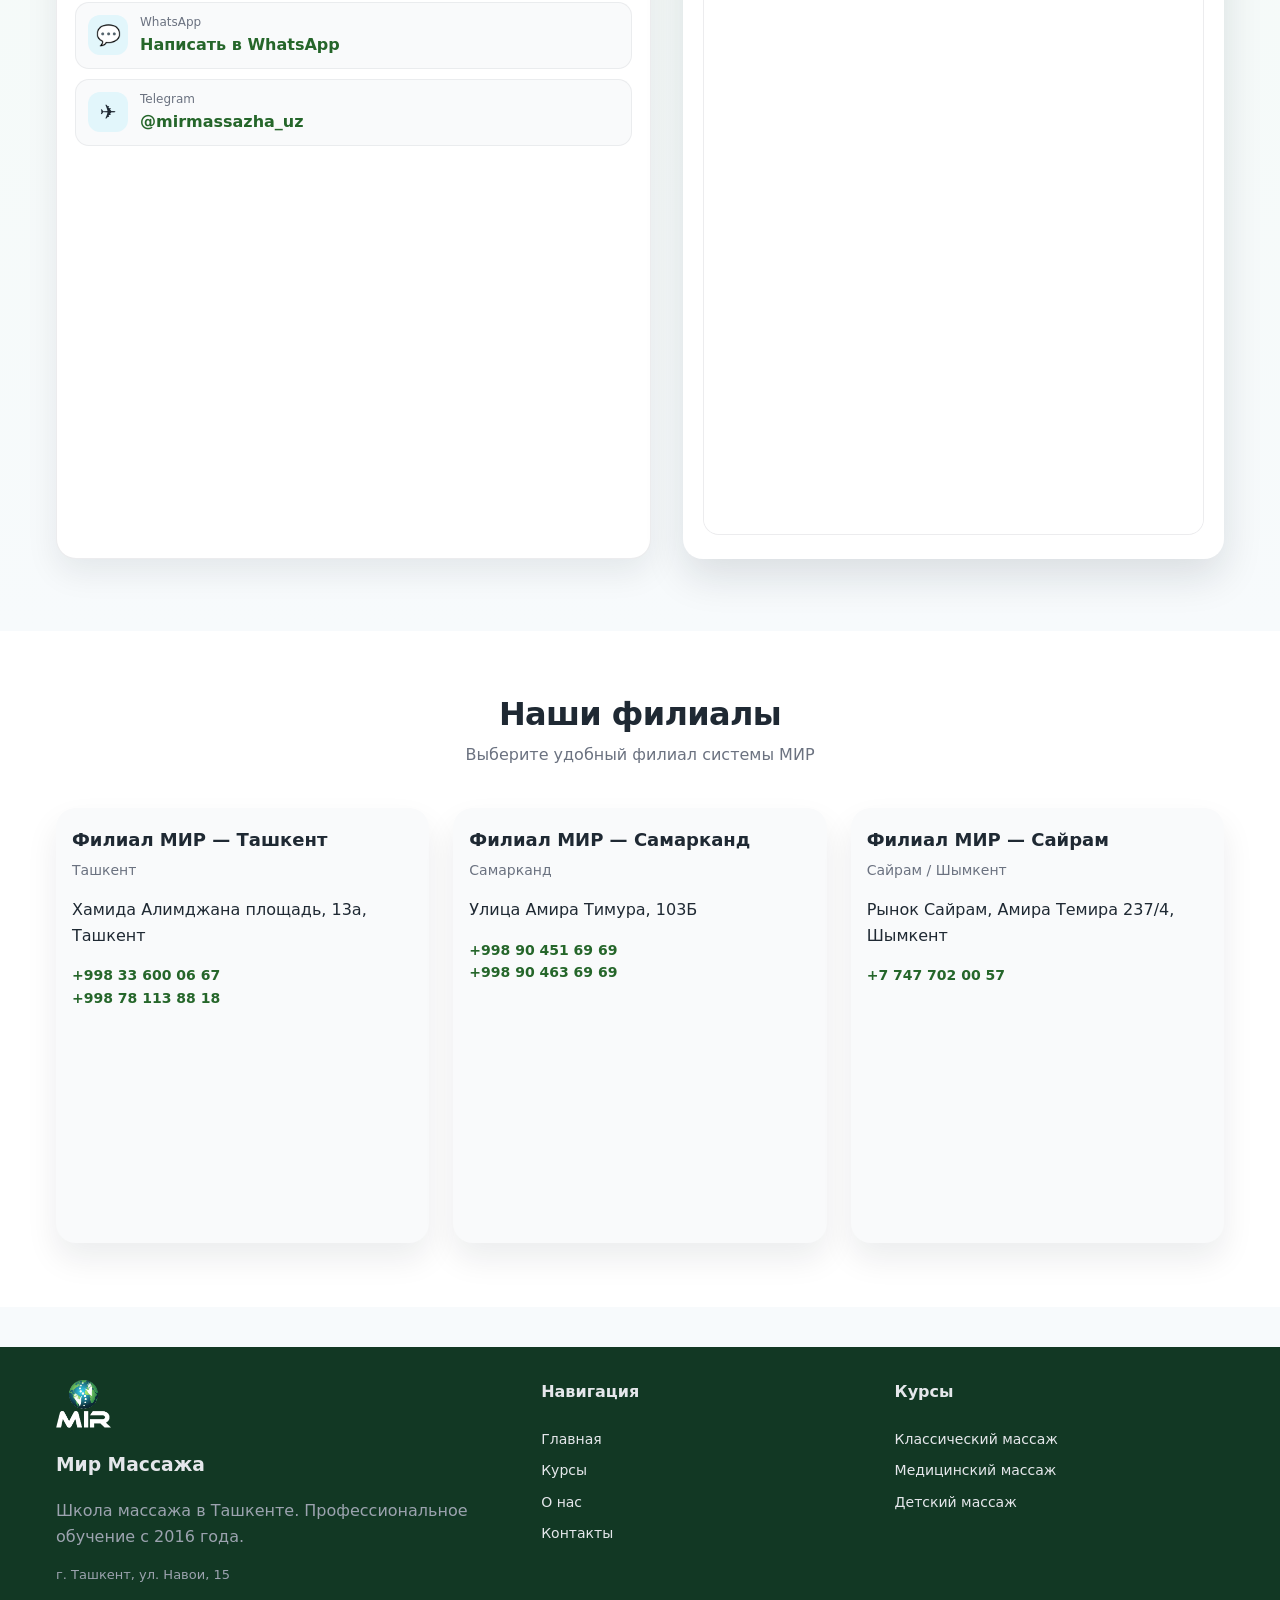
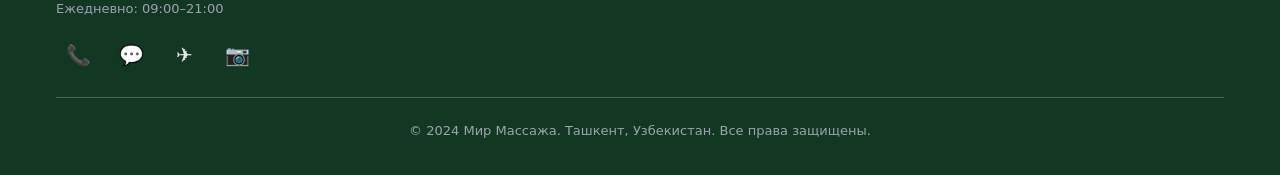
==== commit acb21859: "Add files via upload" ====
--- a/index.html
+++ b/index.html
@@ -11,6 +11,8 @@
   <meta property="og:description" content="Не просто массаж, а авторская медицинская система диагностики и восстановления организма: лечение, реабилитация и обучение специалистов.">
   <meta property="og:type" content="website">
   <meta property="og:locale" content="ru_RU">
+  <meta property="og:image" content="images/logo.png">
+  <meta name="theme-color" content="#134126">
   <title>МИР — система диагностики, восстановления и обучения | Доктор Миркамиль</title>
   <link rel="stylesheet" href="css/style.css">
 </head>
@@ -18,18 +20,18 @@
   <header class="header" id="header">
     <div class="header__inner container">
       <a href="./index.html" class="header__logo-link">
-        <img src="images/logo.png" alt="Мир Массажа" class="header__logo">
+        <img src="images/logo.png" alt="Мир Массажа" class="header__logo" width="120" height="60" decoding="async">
         <span class="header__brand-text">МИР</span>
       </a>
       <nav class="nav">
-        <ul class="nav__list">
+        <ul class="nav__list" id="site-nav">
           <li><a href="#hero" class="nav__link">Главная</a></li>
           <li><a href="#seminars" class="nav__link">Семинары</a></li>
           <li><a href="#testimonials" class="nav__link">Отзывы</a></li>
           <li><a href="#gallery" class="nav__link">Галерея</a></li>
           <li><a href="#contact" class="nav__link">Контакты</a></li>
         </ul>
-        <button class="nav__toggle" aria-label="Меню">
+        <button class="nav__toggle" type="button" aria-label="Меню" aria-expanded="false" aria-controls="site-nav">
           <span></span>
           <span></span>
           <span></span>
@@ -46,13 +48,13 @@
       <div class="mir-hero__overlay"></div>
       <div class="mir-hero__content container">
         <div class="mir-hero__center animate-on-scroll">
-          <img src="images/logo.png" alt="Мир Массажа — Доктор Миркамиль" class="mir-hero__logo">
-          <div class="mir-hero__title">МИР — система диагностики и здорового долголетия</div>
+          <img src="images/logo.png" alt="Мир Массажа — Доктор Миркамиль" class="mir-hero__logo" width="320" height="120" fetchpriority="high" decoding="async">
+          <h1 class="mir-hero__title">МИР — система диагностики и здорового долголетия</h1>
           <div class="mir-hero__actions">
             <a href="#treatment" class="btn btn--primary btn--xl">ЛЕЧЕНИЕ</a>
             <a href="#education" class="btn btn--secondary btn--xl">ОБУЧЕНИЕ</a>
           </div>
-          <div class="mir-hero__actions" style="margin-top: 12px;">
+          <div class="mir-hero__actions mir-hero__actions--spaced">
             <button class="btn btn--primary btn--xl js-b24-open" type="button">Записаться на консультацию</button>
           </div>
           <div class="mir-hero__subtitle">Авторская медицинская система диагностики, восстановления и обучения<br>Доктора Миркамиля</div>
@@ -118,13 +120,44 @@
       </div>
     </section>
 
+    <section class="section section--alt mir-benefits" id="benefits">
+      <div class="container">
+        <div class="section-title animate-on-scroll">
+          <h2>Наши преимущества</h2>
+          <p>Комфортный и профессиональный подход на каждом этапе</p>
+        </div>
+        <div class="mir-benefits__grid">
+          <article class="mir-benefit-card animate-on-scroll">
+            <div class="mir-benefit-card__icon" aria-hidden="true">🎯</div>
+            <h3>Индивидуальный подход</h3>
+            <p>Персональный маршрут восстановления с учётом вашего состояния и целей.</p>
+          </article>
+          <article class="mir-benefit-card animate-on-scroll">
+            <div class="mir-benefit-card__icon" aria-hidden="true">🌿</div>
+            <h3>Комфортная атмосфера</h3>
+            <p>Спокойная обстановка и внимательное отношение на каждом приёме.</p>
+          </article>
+          <article class="mir-benefit-card animate-on-scroll">
+            <div class="mir-benefit-card__icon" aria-hidden="true">💆</div>
+            <h3>Профессиональный массаж</h3>
+            <p>Авторская система МИР и опытные специалисты с медицинским подходом.</p>
+          </article>
+          <article class="mir-benefit-card animate-on-scroll">
+            <div class="mir-benefit-card__icon" aria-hidden="true">📅</div>
+            <h3>Удобная запись</h3>
+            <p>Онлайн-запись, тест на определение боли и быстрая связь в мессенджерах.</p>
+          </article>
+        </div>
+      </div>
+    </section>
+
     <section class="trust-badges">
       <div class="container">
         <div class="trust-badges__grid">
           <div class="trust-badge">✓ Авторская система МИР</div>
           <div class="trust-badge">✓ Комплексная диагностика</div>
-          <div class="trust-badge">✓ Висцеральная терапия</div>
-          <div class="trust-badge">✓ Обучение специалистов</div>
+          <div class="trust-badge">✓ 20+ лет практики</div>
+          <div class="trust-badge">✓ 10 000+ пациентов</div>
         </div>
       </div>
     </section>
@@ -248,7 +281,7 @@
             <h3 style="margin:0 0 8px;">Эксклюзивный семинар<br>по висцеральной терапии<br>Доктора Миркамиля</h3>
             <p style="margin:0;color:#6b7280;">Практика, диагностика и протоколы работы с первопричиной.</p>
           </div>
-          <img src="images/mentor-student.png" alt="Семинар по висцеральной терапии" class="mir-seminar__img">
+          <img src="images/mentor-student.png" alt="Семинар по висцеральной терапии" class="mir-seminar__img" loading="lazy" decoding="async">
         </div>
 
         <div class="seminars-header animate-on-scroll">
@@ -307,29 +340,29 @@
       </div>
     </section>
 
-    <section class="section">
+    <section class="section section--alt" id="why-us">
       <div class="container">
         <div class="section-title animate-on-scroll">
           <h2>Почему выбирают нас</h2>
-          <p>Доверие пациентов и специалистов</p>
+          <p>Системный подход, проверенная методика и забота о результате</p>
         </div>
         <div class="mir-programs">
-          <div class="mir-program-card animate-on-scroll">
+          <article class="mir-program-card animate-on-scroll">
             <h3>Уникальная методика</h3>
-            <p>Система МИР объединяет диагностику и терапию в единый протокол.</p>
-          </div>
-          <div class="mir-program-card animate-on-scroll">
+            <p>Система МИР объединяет диагностику и терапию в единый протокол восстановления.</p>
+          </article>
+          <article class="mir-program-card animate-on-scroll">
             <h3>Практический опыт</h3>
-            <p>Многолетняя практика и работа со сложными случаями.</p>
-          </div>
-          <div class="mir-program-card animate-on-scroll">
+            <p>Более 20 лет практики и работа со сложными клиническими случаями.</p>
+          </article>
+          <article class="mir-program-card animate-on-scroll">
             <h3>Обучение специалистов</h3>
-            <p>Семинары и программы повышения квалификации.</p>
-          </div>
-          <div class="mir-program-card animate-on-scroll">
+            <p>Семинары, курсы и программы повышения квалификации для профессионалов.</p>
+          </article>
+          <article class="mir-program-card animate-on-scroll">
             <h3>Тысячи пациентов</h3>
-            <p>Реальные результаты и системный подход к восстановлению.</p>
-          </div>
+            <p>Реальные результаты, доверие семей и рекомендации выпускников академии.</p>
+          </article>
         </div>
       </div>
     </section>
@@ -343,7 +376,7 @@
         <div class="courses-grid">
           <a href="classic-massage.html" class="course-card animate-on-scroll">
             <div class="course-card__image">
-              <img src="images/massage-training.png" alt="Обучение классическому массажу">
+              <img src="images/massage-training.png" alt="Обучение классическому массажу" loading="lazy" decoding="async">
             </div>
             <div class="course-card__content">
               <h3>Классический массаж</h3>
@@ -357,7 +390,7 @@
           </a>
           <a href="medical-massage.html" class="course-card animate-on-scroll">
             <div class="course-card__image">
-              <img src="images/mentor-student.png" alt="Медицинский массаж">
+              <img src="images/mentor-student.png" alt="Медицинский массаж" loading="lazy" decoding="async">
             </div>
             <div class="course-card__content">
               <h3>Медицинский массаж</h3>
@@ -371,7 +404,7 @@
           </a>
           <a href="kids-massage.html" class="course-card animate-on-scroll">
             <div class="course-card__image">
-              <img src="images/team-massage.png" alt="Детский массаж">
+              <img src="images/team-massage.png" alt="Детский массаж" loading="lazy" decoding="async">
             </div>
             <div class="course-card__content">
               <h3>Детский массаж</h3>
@@ -395,22 +428,22 @@
         </div>
         <div class="gallery__grid">
           <div class="gallery__item animate-on-scroll">
-            <img src="images/team-banner.png" alt="Команда МИР — авторская методика">
+            <img src="images/team-banner.png" alt="Команда МИР — авторская методика" loading="lazy" decoding="async">
           </div>
           <div class="gallery__item animate-on-scroll">
-            <img src="images/massage-training.png" alt="Практика массажа">
+            <img src="images/massage-training.png" alt="Практика массажа" loading="lazy" decoding="async">
           </div>
           <div class="gallery__item animate-on-scroll">
-            <img src="images/team-massage.png" alt="Команда школы">
+            <img src="images/team-massage.png" alt="Команда школы" loading="lazy" decoding="async">
           </div>
           <div class="gallery__item animate-on-scroll">
-            <img src="images/instructor-thumbs.png" alt="Преподаватель">
+            <img src="images/instructor-thumbs.png" alt="Преподаватель" loading="lazy" decoding="async">
           </div>
           <div class="gallery__item gallery__item--wide animate-on-scroll">
-            <img src="images/collaboration.png" alt="Обучение">
+            <img src="images/collaboration.png" alt="Обучение" loading="lazy" decoding="async">
           </div>
           <div class="gallery__item animate-on-scroll">
-            <img src="images/office-desk.png" alt="Рабочий процесс">
+            <img src="images/office-desk.png" alt="Рабочий процесс" loading="lazy" decoding="async">
           </div>
         </div>
       </div>
@@ -447,7 +480,7 @@
       <div class="container">
         <h2>Нужна консультация?</h2>
         <p>Оставьте заявку — мы свяжемся с вами и подскажем лучший маршрут: лечение или обучение</p>
-        <div style="display:flex; gap: 12px; justify-content:center; flex-wrap:wrap;">
+        <div class="mir-cta-actions">
           <a class="btn btn--primary" href="./booking.html">Записаться онлайн</a>
           <a class="btn btn--secondary" href="./diagnostic-test.html">Пройти тест (2 минуты)</a>
         </div>
@@ -461,19 +494,31 @@
           <p>Ответим на вопросы и поможем выбрать направление</p>
         </div>
         <div class="contact__grid">
-          <div class="contact__info animate-on-scroll">
-            <h2>Контактная информация</h2>
-            <div class="contact__item">
-              <div class="contact__item-icon">📞</div>
-              <div>
-                <a href="tel:+998901234567">+998 90 123 45 67</a>
-              </div>
-            </div>
-            <div class="contact__item">
-              <div class="contact__item-icon">✈️</div>
-              <div>
-                <a href="https://t.me/mirmassazha_uz" target="_blank" rel="noopener">Telegram: @mirmassazha_uz</a>
-              </div>
+          <div class="contact-card animate-on-scroll">
+            <h3>Контактная информация</h3>
+            <p class="contact-card__lead">Свяжитесь удобным способом — ответим и поможем с записью</p>
+            <div class="contact-card__channels">
+              <a class="contact-channel" href="tel:+998336000667">
+                <span class="contact-channel__icon" aria-hidden="true">📞</span>
+                <span>
+                  <span class="contact-channel__label">Телефон</span>
+                  <span class="contact-channel__value">+998 33 600 06 67</span>
+                </span>
+              </a>
+              <a class="contact-channel" href="https://wa.me/998336000667" target="_blank" rel="noopener noreferrer">
+                <span class="contact-channel__icon" aria-hidden="true">💬</span>
+                <span>
+                  <span class="contact-channel__label">WhatsApp</span>
+                  <span class="contact-channel__value">Написать в WhatsApp</span>
+                </span>
+              </a>
+              <a class="contact-channel" href="https://t.me/mirmassazha_uz" target="_blank" rel="noopener noreferrer">
+                <span class="contact-channel__icon" aria-hidden="true">✈️</span>
+                <span>
+                  <span class="contact-channel__label">Telegram</span>
+                  <span class="contact-channel__value">@mirmassazha_uz</span>
+                </span>
+              </a>
             </div>
           </div>
           <div class="contact-form animate-on-scroll" id="contact-form">
@@ -504,8 +549,8 @@
               <div class="branch-card__city">Ташкент</div>
               <p>Хамида Алимджана площадь, 13а, Ташкент</p>
               <div class="branch-card__phones">
-                <div>+998 33 600 06 67</div>
-                <div>+998 78 113 88 18</div>
+                <div><a href="tel:+998336000667">+998 33 600 06 67</a></div>
+                <div><a href="tel:+998781138818">+998 78 113 88 18</a></div>
               </div>
             </div>
             <div class="branch-card__map">
@@ -513,23 +558,18 @@
             </div>
           </div>
 
-          <div class="branch-card branch-card--samarkand animate-on-scroll">
+          <div class="branch-card animate-on-scroll">
             <div>
-              <div class="branch-card__title">Филиалы МИР — Самарканд</div>
+              <div class="branch-card__title">Филиал МИР — Самарканд</div>
               <div class="branch-card__city">Самарканд</div>
-              <p>Улица Амира Тимура, 103Б и 86а</p>
+              <p>Улица Амира Тимура, 103Б</p>
               <div class="branch-card__phones">
-                <div>+998 90 451 69 69</div>
-                <div>+998 90 463 69 69</div>
-              </div>
-            </div>
-            <div class="branch-card__map-grid">
-              <div class="branch-card__map">
-                <iframe src="https://www.google.com/maps?q=Amir%20Temur%20ko%27chasi%20103B%2C%20Samarkand%2C%20Uzbekistan&output=embed" loading="lazy" referrerpolicy="no-referrer-when-downgrade"></iframe>
-              </div>
-              <div class="branch-card__map">
-                <iframe src="https://www.google.com/maps?q=Amir%20Temur%20ko%27chasi%2086A%2C%20Samarkand%2C%20Uzbekistan&output=embed" loading="lazy" referrerpolicy="no-referrer-when-downgrade"></iframe>
-              </div>
+                <div><a href="tel:+998904516969">+998 90 451 69 69</a></div>
+                <div><a href="tel:+998904636969">+998 90 463 69 69</a></div>
+              </div>
+            </div>
+            <div class="branch-card__map">
+              <iframe src="https://www.google.com/maps?q=Amir%20Temur%20ko%27chasi%20103B%2C%20Samarkand%2C%20Uzbekistan&output=embed" loading="lazy" referrerpolicy="no-referrer-when-downgrade" title="Карта филиала МИР в Самарканде"></iframe>
             </div>
           </div>
 
@@ -539,7 +579,7 @@
               <div class="branch-card__city">Сайрам / Шымкент</div>
               <p>Рынок Сайрам, Амира Темира 237/4, Шымкент</p>
               <div class="branch-card__phones">
-                <div>+7 747 702 00 57</div>
+                <div><a href="tel:+77477020057">+7 747 702 00 57</a></div>
               </div>
             </div>
             <div class="branch-card__map">
@@ -561,8 +601,10 @@
           <p class="footer__address">г. Ташкент, ул. Навои, 15</p>
           <p class="footer__hours">Ежедневно: 09:00–21:00</p>
           <div class="footer__social">
-            <a href="https://t.me/mirmassazha_uz" target="_blank" rel="noopener" aria-label="Telegram">✈️</a>
-            <a href="https://instagram.com/mirmassazha" target="_blank" rel="noopener" aria-label="Instagram">📷</a>
+            <a href="tel:+998336000667" aria-label="Позвонить">📞</a>
+            <a href="https://wa.me/998336000667" target="_blank" rel="noopener noreferrer" aria-label="WhatsApp">💬</a>
+            <a href="https://t.me/mirmassazha_uz" target="_blank" rel="noopener noreferrer" aria-label="Telegram">✈️</a>
+            <a href="https://instagram.com/mirmassazha" target="_blank" rel="noopener noreferrer" aria-label="Instagram">📷</a>
           </div>
         </div>
         <nav class="footer__nav">
--- a/css/style.css
+++ b/css/style.css
@@ -4,14 +4,21 @@
   box-sizing: border-box;
 }
 
-html,
+html {
+  overflow-x: clip;
+  -webkit-text-size-adjust: 100%;
+}
+
 body {
   margin: 0;
   padding: 0;
   font-family: system-ui, -apple-system, BlinkMacSystemFont, "Segoe UI", sans-serif;
+  font-size: 16px;
+  line-height: 1.6;
   color: #1f2933;
   background-color: #f7fafc;
   scroll-behavior: smooth;
+  overflow-x: clip;
 }
 
 :root {
@@ -20,6 +27,14 @@
   --brand-cyan: #2ca9c9;
   --brand-cyan-soft: #e2f6fb;
   --brand-white: #ffffff;
+  --text-muted: #4b5563;
+  --text-soft: #6b7280;
+  --section-pad: clamp(48px, 7vw, 72px);
+  --transition-fast: 0.22s ease;
+  --transition-base: 0.28s cubic-bezier(0.16, 1, 0.3, 1);
+  --touch-min: 44px;
+  --shadow-card: 0 14px 32px rgba(15, 23, 42, 0.08);
+  --shadow-card-hover: 0 22px 48px rgba(44, 169, 201, 0.18);
 }
 
 img {
@@ -44,7 +59,7 @@
 }
 
 .section {
-  padding: 64px 0;
+  padding: var(--section-pad) 0;
 }
 
 .section--alt {
@@ -57,12 +72,18 @@
 }
 
 .section-title h2 {
-  font-size: 32px;
-  margin-bottom: 8px;
+  font-size: clamp(26px, 4vw, 32px);
+  line-height: 1.2;
+  margin: 0 0 10px;
+  letter-spacing: -0.02em;
 }
 
 .section-title p {
-  color: #6b7280;
+  color: var(--text-soft);
+  margin: 0;
+  max-width: 52ch;
+  margin-inline: auto;
+  line-height: 1.55;
 }
 
 .seminars-header {
@@ -355,13 +376,19 @@
   display: inline-flex;
   align-items: center;
   justify-content: center;
-  padding: 14px 30px;
+  min-height: var(--touch-min);
+  padding: 12px 28px;
   border-radius: 999px;
   font-size: 16px;
   font-weight: 600;
   border: none;
   cursor: pointer;
-  transition: transform 0.18s cubic-bezier(.16,1,.3,1), box-shadow 0.22s ease, background-color 0.2s ease, color 0.2s ease;
+  transition: transform var(--transition-fast), box-shadow var(--transition-fast), background-color var(--transition-fast), color var(--transition-fast), border-color var(--transition-fast);
+}
+
+.btn:focus-visible {
+  outline: 2px solid var(--brand-cyan);
+  outline-offset: 3px;
 }
 
 .btn--primary {
@@ -511,11 +538,11 @@
 }
 
 .mir-hero__title {
-  font-size: clamp(30px, 4vw, 46px);
-  line-height: 1.08;
+  font-size: clamp(28px, 4.2vw, 46px);
+  line-height: 1.12;
   font-weight: 700;
   color: #ffffff;
-  margin-bottom: 18px;
+  margin: 0 0 18px;
   letter-spacing: -0.02em;
 }
 
@@ -531,6 +558,17 @@
   color: rgba(226, 232, 240, 0.92);
   font-size: 15px;
   letter-spacing: 0.02em;
+}
+
+.mir-hero .btn--secondary {
+  color: #ffffff;
+  background: rgba(255, 255, 255, 0.1);
+  border-color: rgba(255, 255, 255, 0.45);
+}
+
+.mir-hero .btn--secondary:hover {
+  background: rgba(255, 255, 255, 0.18);
+  border-color: rgba(255, 255, 255, 0.65);
 }
 
 .mir-hero__quicklinks {
@@ -1666,7 +1704,7 @@
 }
 
 .trust-badges {
-  padding: 32px 0;
+  padding: clamp(24px, 5vw, 40px) 0;
 }
 
 .trust-badges__grid {
@@ -1777,8 +1815,23 @@
   box-shadow: none;
 }
 
+.cta-block .btn--secondary {
+  color: #ffffff;
+  background: transparent;
+  border: 2px solid rgba(255, 255, 255, 0.55);
+}
+
+.cta-block .btn--secondary:hover {
+  background: rgba(255, 255, 255, 0.12);
+}
+
+.contact-form__title {
+  margin: 0 0 24px;
+  font-size: clamp(20px, 3vw, 24px);
+}
+
 .contact-section {
-  background-color: #f9fafb;
+  background: linear-gradient(180deg, #f4faf7 0%, #f7fafc 100%);
 }
 
 .contact__grid,
@@ -1929,8 +1982,20 @@
 }
 
 .footer__social a {
-  margin-right: 8px;
-  font-size: 18px;
+  display: inline-flex;
+  align-items: center;
+  justify-content: center;
+  min-width: var(--touch-min);
+  min-height: var(--touch-min);
+  margin-right: 4px;
+  font-size: 20px;
+  border-radius: 12px;
+  transition: background-color var(--transition-fast), transform var(--transition-fast);
+}
+
+.footer__social a:hover {
+  background: rgba(255, 255, 255, 0.08);
+  transform: translateY(-1px);
 }
 
 .footer__bottom {
@@ -2084,9 +2149,191 @@
 .map-placeholder {
   border-radius: 20px;
   padding: 32px;
-  background-color: #e5f0ff;
+  background-color: var(--brand-cyan-soft);
   text-align: center;
-  color: #4b5563;
+  color: var(--text-muted);
+}
+
+/* Client trust: compact benefits */
+.mir-benefits__grid {
+  display: grid;
+  grid-template-columns: repeat(4, minmax(0, 1fr));
+  gap: 14px;
+}
+
+.mir-benefit-card {
+  background: #ffffff;
+  border-radius: 18px;
+  padding: 18px 16px;
+  border: 1px solid rgba(15, 23, 42, 0.08);
+  box-shadow: var(--shadow-card);
+  transition: transform var(--transition-fast), box-shadow var(--transition-fast), border-color var(--transition-fast);
+}
+
+.mir-benefit-card:hover {
+  transform: translateY(-3px);
+  box-shadow: var(--shadow-card-hover);
+  border-color: rgba(44, 169, 201, 0.28);
+}
+
+.mir-benefit-card__icon {
+  font-size: 26px;
+  margin-bottom: 8px;
+  line-height: 1;
+}
+
+.mir-benefit-card h3 {
+  margin: 0 0 6px;
+  font-size: 17px;
+  line-height: 1.25;
+}
+
+.mir-benefit-card p {
+  margin: 0;
+  font-size: 14px;
+  color: var(--text-muted);
+  line-height: 1.5;
+}
+
+/* Enhanced contacts */
+.contact__info h3,
+.contact-card h3 {
+  margin-top: 0;
+  font-size: clamp(20px, 3vw, 24px);
+}
+
+.contact__grid {
+  align-items: stretch;
+}
+
+.contact-card {
+  background: #ffffff;
+  border-radius: 20px;
+  padding: 20px 18px;
+  border: 1px solid rgba(15, 23, 42, 0.08);
+  box-shadow: var(--shadow-card);
+}
+
+.contact-card__lead {
+  margin: 0 0 8px;
+  color: var(--text-soft);
+  font-size: 14px;
+  line-height: 1.5;
+}
+
+.contact-card__extras {
+  margin-top: 14px;
+  display: grid;
+  gap: 10px;
+}
+
+.contact-card__channels {
+  display: grid;
+  gap: 10px;
+  margin-top: 14px;
+}
+
+.contact-channel {
+  display: flex;
+  align-items: center;
+  gap: 12px;
+  min-height: var(--touch-min);
+  padding: 10px 12px;
+  border-radius: 14px;
+  background: #f9fafb;
+  border: 1px solid rgba(15, 23, 42, 0.06);
+  transition: background-color var(--transition-fast), border-color var(--transition-fast), transform var(--transition-fast);
+}
+
+.contact-channel:hover {
+  background: #ffffff;
+  border-color: rgba(44, 169, 201, 0.28);
+  transform: translateY(-1px);
+}
+
+.contact-channel__icon {
+  width: 40px;
+  height: 40px;
+  border-radius: 12px;
+  display: inline-flex;
+  align-items: center;
+  justify-content: center;
+  font-size: 20px;
+  flex-shrink: 0;
+  background: var(--brand-cyan-soft);
+}
+
+.contact-channel__label {
+  font-size: 12px;
+  color: var(--text-soft);
+  display: block;
+}
+
+.contact-channel__value {
+  font-weight: 700;
+  color: var(--brand-green-strong);
+  word-break: break-word;
+}
+
+.contact-channel__value:hover {
+  color: var(--brand-cyan);
+}
+
+.mir-cta-actions {
+  display: flex;
+  gap: 12px;
+  justify-content: center;
+  flex-wrap: wrap;
+}
+
+.mir-hero__actions--spaced {
+  margin-top: 12px;
+}
+
+.page-hero h1 {
+  font-size: clamp(28px, 4.5vw, 40px);
+  line-height: 1.15;
+  margin: 0 0 10px;
+  letter-spacing: -0.02em;
+}
+
+.page-hero p {
+  margin: 0;
+  color: var(--text-muted);
+  max-width: 60ch;
+}
+
+.about__content p,
+.mir-program-card p,
+.contact-section .section-title p {
+  line-height: 1.65;
+}
+
+.course-card,
+.mir-program-card,
+.advantage-card {
+  transition: transform var(--transition-base), box-shadow var(--transition-base);
+}
+
+.course-card:hover,
+.mir-program-card:hover,
+.advantage-card:hover {
+  transform: translateY(-4px);
+}
+
+.course-card:focus-visible,
+.mir-mini-card:focus-visible {
+  outline: 2px solid var(--brand-cyan);
+  outline-offset: 3px;
+}
+
+.branch-card__phones a {
+  color: var(--brand-green-strong);
+  font-weight: 600;
+}
+
+.branch-card__phones a:hover {
+  color: var(--brand-cyan);
 }
 
 @media (max-width: 900px) {
@@ -2162,14 +2409,47 @@
     font-size: 18px;
   }
 
-  .nav__link {
+  .nav__toggle {
+    border-color: rgba(255, 255, 255, 0.28);
+    background: rgba(255, 255, 255, 0.1);
+  }
+
+  .nav__toggle span {
+    background: #ffffff;
+  }
+
+  .nav__list .nav__link {
     display: block;
-    padding: 10px 12px;
+    padding: 12px 14px;
     border-radius: 12px;
+    color: #1f2933;
+    min-height: var(--touch-min);
+    display: flex;
+    align-items: center;
+  }
+
+  .nav__list .nav__link:hover {
+    background: rgba(47, 125, 50, 0.08);
+    color: var(--brand-green-strong);
   }
 
   .nav__list {
-    gap: 12px;
+    gap: 6px;
+  }
+
+  .seminars-header {
+    flex-direction: column;
+    align-items: stretch;
+  }
+
+  .seminars-header__badge {
+    align-self: flex-start;
+    white-space: normal;
+    text-align: center;
+  }
+
+  .mir-benefits__grid {
+    grid-template-columns: repeat(2, minmax(0, 1fr));
   }
 
   .mir-card-grid {
@@ -2189,7 +2469,61 @@
   }
 }
 
+@media (max-width: 768px) {
+  .courses-grid,
+  .mir-programs {
+    grid-template-columns: minmax(0, 1fr);
+  }
+
+  .footer__grid {
+    gap: 20px;
+  }
+
+  .mir-bodymap__panel-top .btn {
+    width: 100%;
+    justify-content: center;
+  }
+}
+
 @media (max-width: 640px) {
+  body {
+    padding-bottom: calc(92px + env(safe-area-inset-bottom));
+  }
+
+  .container {
+    padding-inline: 14px;
+  }
+
+  .section-title {
+    margin-bottom: 28px;
+  }
+
+  .mir-card-grid {
+    grid-template-columns: minmax(0, 1fr);
+  }
+
+  .mir-steps__grid {
+    grid-template-columns: minmax(0, 1fr);
+  }
+
+  .mir-benefits__grid {
+    grid-template-columns: minmax(0, 1fr);
+  }
+
+  .trust-badges__grid {
+    grid-template-columns: minmax(0, 1fr);
+  }
+
+  .stats-block__grid {
+    grid-template-columns: repeat(2, minmax(0, 1fr));
+    gap: 12px;
+  }
+
+  .header__account {
+    width: var(--touch-min);
+    height: var(--touch-min);
+  }
+
   .mir-modal__dialog--wide {
     width: min(520px, 100%);
   }
@@ -2279,3 +2613,42 @@
   }
 }
 
+@media (max-width: 390px) {
+  .btn--xl {
+    width: 100%;
+    padding-inline: 20px;
+    font-size: 15px;
+  }
+
+  .mir-hero__quicklinks {
+    gap: 8px;
+  }
+
+  .glass-pill {
+    padding: 9px 12px;
+    font-size: 13px;
+  }
+
+  .seminar-card {
+    min-width: min(88vw, 300px);
+  }
+}
+
+@media (prefers-reduced-motion: reduce) {
+  .btn,
+  .course-card,
+  .mir-program-card,
+  .advantage-card,
+  .mir-benefit-card,
+  .seminar-card,
+  .mir-mini-card {
+    transition: none;
+  }
+
+  .btn:hover,
+  .course-card:hover,
+  .mir-program-card:hover {
+    transform: none;
+  }
+}
+
